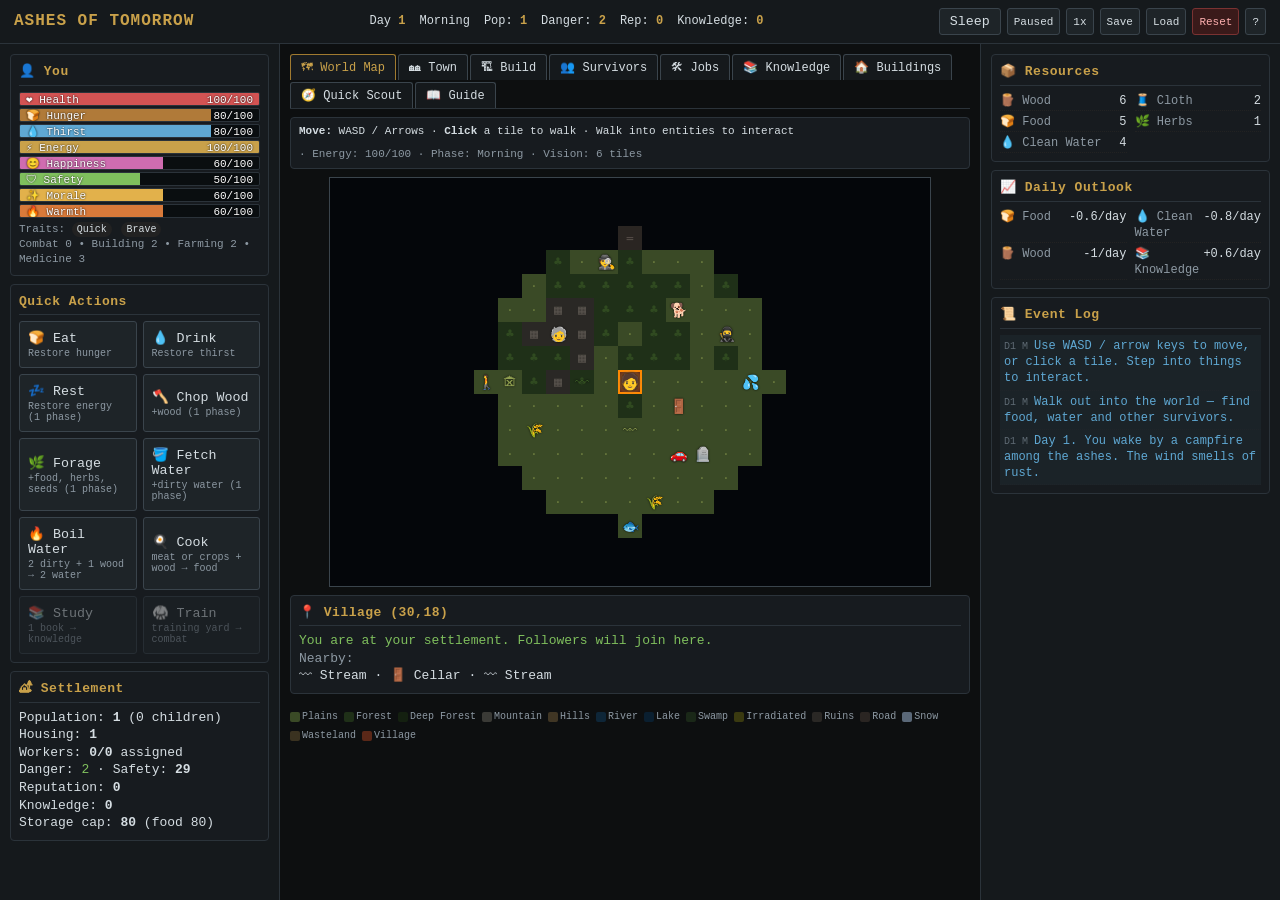
==== index.html @ 4dbf1181 "Initial commit" ====
<!doctype html>
<html lang="en">
<head>
<meta charset="utf-8" />
<meta name="viewport" content="width=device-width,initial-scale=1" />
<title>Ashes of Tomorrow — Post-Apocalyptic Survival</title>
<style>
  :root{
    --bg:#0d0f10; --bg2:#15191c; --bg3:#1e2428;
    --line:#2b333a; --line2:#3a444c;
    --text:#d5dde2; --muted:#8d99a3; --dim:#5e6a73;
    --accent:#c9a14a; --accent2:#a07a30;
    --good:#7fbf5d; --warn:#e2b14b; --bad:#d35353; --info:#5fa8d3;
    --night:#0a0d18;
    --card:#171b1f;
    --hp:#d35353; --hunger:#b07a39; --thirst:#5fa8d3; --energy:#c9a14a;
    --happy:#cf6cb0; --safety:#7fbf5d; --morale:#e2b14b; --warm:#d97a3a; --xp:#9b7bdc;
  }
  *{box-sizing:border-box}
  html,body{margin:0;padding:0;background:var(--bg);color:var(--text);font-family:Consolas,"Courier New",monospace;font-size:13px;line-height:1.35}
  body.night{background:var(--night)}
  a{color:var(--info)}
  button{font-family:inherit;background:var(--bg3);color:var(--text);border:1px solid var(--line2);padding:5px 10px;cursor:pointer;border-radius:3px}
  button:hover:not(:disabled){background:#252d33;border-color:var(--accent2)}
  button:disabled{opacity:.45;cursor:not-allowed}
  button.primary{background:#3a2e15;border-color:var(--accent2);color:var(--accent)}
  button.primary:hover:not(:disabled){background:#4a3a1c}
  button.danger{background:#3a1a1a;border-color:#7a3232;color:#ffb0b0}
  button.danger:hover:not(:disabled){background:#5a2424}
  button.small{padding:2px 6px;font-size:11px}
  select{background:var(--bg3);color:var(--text);border:1px solid var(--line2);padding:3px 6px;font-family:inherit;font-size:12px;border-radius:3px;margin-top:4px;width:100%}
  select:focus{outline:none;border-color:var(--accent)}
  option{background:var(--bg3);color:var(--text)}
  option:disabled{color:var(--dim)}
  .hidden{display:none!important}
  .row{display:flex;gap:8px;flex-wrap:wrap}
  .col{display:flex;flex-direction:column;gap:8px}
  .grow{flex:1}
  .muted{color:var(--muted)}
  .dim{color:var(--dim)}
  .good{color:var(--good)} .bad{color:var(--bad)} .warn{color:var(--warn)} .info{color:var(--info)}

  /* Layout */
  #app{display:grid;grid-template-rows:auto 1fr;height:100vh}
  header{display:flex;align-items:center;gap:12px;padding:8px 14px;background:var(--bg2);border-bottom:1px solid var(--line)}
  header h1{font-size:16px;margin:0;color:var(--accent);letter-spacing:1px}
  header .topstats{display:flex;gap:14px;flex-wrap:wrap;flex:1;justify-content:center;font-size:12px}
  header .topstats span b{color:var(--accent)}
  header .ctrls{display:flex;gap:6px}

  main{display:grid;grid-template-columns:280px 1fr 300px;overflow:hidden}
  .panel{background:var(--bg2);border-right:1px solid var(--line);overflow-y:auto;padding:10px}
  .panel.right{border-right:none;border-left:1px solid var(--line)}
  .center{overflow-y:auto;padding:10px;background:var(--bg)}

  /* Cards */
  .card{background:var(--card);border:1px solid var(--line);border-radius:4px;padding:8px;margin-bottom:8px}
  .card h3{margin:0 0 6px 0;font-size:13px;color:var(--accent);letter-spacing:.5px;border-bottom:1px solid var(--line);padding-bottom:4px}
  .card h4{margin:6px 0 4px 0;font-size:12px;color:var(--muted)}
  .grid2{display:grid;grid-template-columns:1fr 1fr;gap:6px}
  .grid3{display:grid;grid-template-columns:1fr 1fr 1fr;gap:6px}
  .grid4{display:grid;grid-template-columns:repeat(4,1fr);gap:6px}

  /* Bars */
  .bar{position:relative;background:#0a0e10;border:1px solid var(--line);height:14px;border-radius:2px;overflow:hidden;margin:2px 0}
  .bar > .fill{height:100%;transition:width .25s}
  .bar > .lbl{position:absolute;left:6px;top:0;font-size:11px;line-height:14px;color:#fff;text-shadow:0 0 2px #000;white-space:nowrap}
  .bar > .val{position:absolute;right:6px;top:0;font-size:11px;line-height:14px;color:#fff;text-shadow:0 0 2px #000}

  /* Tabs */
  .tabs{display:flex;gap:2px;border-bottom:1px solid var(--line);margin-bottom:8px;flex-wrap:wrap}
  .tabs button{border-bottom:none;border-radius:3px 3px 0 0;background:var(--bg2);font-size:12px}
  .tabs button.active{background:var(--card);color:var(--accent);border-color:var(--accent2)}

  /* Resources list */
  .reslist{display:grid;grid-template-columns:1fr 1fr;gap:2px 8px;font-size:12px}
  .reslist .ri{display:flex;justify-content:space-between;border-bottom:1px dotted #222;padding:1px 0}
  .reslist .ri .nm{color:var(--muted)}
  .reslist .ri .vl{color:var(--text)}
  .reslist .ri .vl.full{color:var(--warn)}

  /* Log */
  .log{font-size:12px;max-height:100%;overflow-y:auto}
  .log .e{padding:3px 4px;border-bottom:1px dotted #1f2429}
  .log .e .t{color:var(--dim);margin-right:6px;font-size:10px}
  .log .e.good{background:rgba(127,191,93,.05)}
  .log .e.bad{background:rgba(211,83,83,.07)}
  .log .e.warn{background:rgba(226,177,75,.06)}
  .log .e.info{background:rgba(95,168,211,.05)}

  /* Lists */
  .item{background:#11161a;border:1px solid var(--line);border-radius:3px;padding:6px;margin-bottom:6px}
  .item .name{font-weight:bold;color:var(--text)}
  .item .desc{font-size:11px;color:var(--muted);margin:2px 0}
  .item .cost{font-size:11px;color:var(--warn)}
  .item .effect{font-size:11px;color:var(--good)}
  .item .meta{font-size:11px;color:var(--info)}

  /* Survivor card */
  .surv{background:#11161a;border:1px solid var(--line);border-radius:3px;padding:6px;margin-bottom:6px}
  .surv .head{display:flex;justify-content:space-between;align-items:center}
  .surv .traits{font-size:11px;color:var(--info);margin-top:3px}
  .surv .bars{display:grid;grid-template-columns:1fr 1fr;gap:2px 6px;margin-top:4px}

  /* Knowledge */
  .kcat{margin-bottom:10px}
  .kcat h4{color:var(--accent);font-size:12px;margin:0 0 4px 0}
  .knode{display:inline-block;background:#11161a;border:1px solid var(--line);padding:4px 6px;margin:2px;border-radius:3px;cursor:pointer;font-size:11px}
  .knode.unlocked{border-color:var(--good);color:var(--good)}
  .knode.available{border-color:var(--accent);color:var(--accent)}
  .knode.locked{opacity:.5}

  /* Modal */
  .modal-bg{position:fixed;inset:0;background:rgba(0,0,0,.75);display:flex;align-items:center;justify-content:center;z-index:1000}
  .modal{background:var(--bg2);border:1px solid var(--accent2);border-radius:6px;padding:14px;max-width:520px;width:90%;max-height:80vh;overflow-y:auto}
  .modal h2{margin:0 0 8px 0;color:var(--accent);font-size:15px}
  .modal .actions{display:flex;gap:8px;justify-content:flex-end;margin-top:10px}
  /* Sage chat modal */
  .sage-modal{max-width:640px}
  .sage-history{background:#0c1115;border:1px solid var(--line);border-radius:3px;padding:8px;height:300px;overflow-y:auto;font-size:12px;display:flex;flex-direction:column;gap:6px}
  .sage-line{white-space:pre-wrap;word-wrap:break-word}
  .sage-line b{color:var(--accent)}
  .sage-user{color:var(--text)}
  .sage-user b{color:var(--info)}
  .sage-assistant{color:#cdd6db}
  .sage-status{margin:6px 0;font-size:11px;min-height:14px}
  .sage-status.deep{color:var(--accent);font-weight:bold;animation:pulseText .8s ease-in-out infinite alternate}
  .sage-modal.deep-thinking{box-shadow:0 0 0 2px rgba(201,161,74,.35),0 0 28px rgba(201,161,74,.28)}
  .sage-modal.deep-thinking h2::after{content:" — THINKING DEEPER";color:var(--accent);font-size:11px;letter-spacing:1px;animation:pulseText .8s ease-in-out infinite alternate}
  @keyframes pulseText{from{opacity:.55}to{opacity:1}}
  .sage-input{width:100%;background:#0c1115;color:var(--text);border:1px solid var(--line2);border-radius:3px;padding:6px;font-family:inherit;font-size:12px;resize:vertical}
  .sage-input:focus{outline:none;border-color:var(--accent)}

  /* Action group */
  .actgrp{display:grid;grid-template-columns:1fr 1fr;gap:6px}
  .actgrp button{text-align:left;padding:8px}
  .actgrp button .sub{display:block;font-size:10px;color:var(--muted);margin-top:2px}

  /* Misc */
  .danger-level{padding:2px 6px;border-radius:3px;font-size:11px;background:#2a1a1a;color:#ff9b9b;display:inline-block}
  .badge{display:inline-block;background:#222;color:var(--text);padding:1px 5px;border-radius:8px;font-size:10px;margin-right:3px}
  ::-webkit-scrollbar{width:8px;height:8px}
  ::-webkit-scrollbar-track{background:#0a0d10}
  ::-webkit-scrollbar-thumb{background:#333;border-radius:4px}
  ::-webkit-scrollbar-thumb:hover{background:#555}

  /* Map system */
  .map-wrap{display:flex;flex-direction:column;gap:8px}
  .map-controls{display:flex;gap:8px;align-items:center;flex-wrap:wrap;background:var(--card);padding:6px 8px;border:1px solid var(--line);border-radius:4px;font-size:11px}
  .map-controls .legend{color:var(--muted)}
  .followers-strip{display:flex;gap:4px;flex-wrap:wrap;align-items:center;font-size:11px;background:var(--card);padding:6px;border:1px solid var(--line);border-radius:4px}
  .followers-strip .ftag{background:#2d2418;color:var(--accent);padding:2px 6px;border-radius:8px;border:1px solid var(--accent2)}
  .map-grid{display:grid;background:#000;border:1px solid var(--line2);gap:0;user-select:none;width:max-content;margin:0 auto}
  .tile{width:24px;height:24px;display:flex;align-items:center;justify-content:center;font-size:13px;cursor:pointer;position:relative;font-family:Consolas,monospace;line-height:1;overflow:hidden}
  .tile.unseen{background:#04060a!important}
  .tile.fog{filter:brightness(0.45) saturate(0.4)}
  .tile.player-tile{box-shadow:inset 0 0 0 2px var(--accent)}
  .tile.village-tile{box-shadow:inset 0 0 0 2px #ff8800}
  .tile .biome{opacity:.55}
  .tile .feat{position:absolute;top:50%;left:50%;transform:translate(-50%,-50%);font-size:14px;text-shadow:0 0 2px #000}
  .tile .ent{position:absolute;top:50%;left:50%;transform:translate(-50%,-50%);font-size:14px;text-shadow:0 0 2px #000}
  .tile .pl{position:absolute;top:50%;left:50%;transform:translate(-50%,-50%);font-size:16px;text-shadow:0 0 3px #000,0 0 6px #ffaa44;z-index:2}
  .tile .fol{position:absolute;bottom:-2px;right:-2px;font-size:9px;background:#000;color:var(--accent);border-radius:2px;padding:0 2px;z-index:3}
  .tile.hostile-adj{box-shadow:inset 0 0 0 1px var(--bad)}
  .tile.friendly-adj{box-shadow:inset 0 0 0 1px var(--good)}
  .tile:hover{outline:1px solid var(--accent);z-index:1}
  .mini{display:grid;gap:0;background:#000;border:1px solid var(--line);padding:1px}
  .mt{width:3px;height:3px}
  .biome-key{display:flex;gap:6px;flex-wrap:wrap;font-size:10px;color:var(--muted)}
  .biome-key span{display:inline-flex;align-items:center;gap:2px}
  .biome-key i{display:inline-block;width:10px;height:10px;border-radius:2px}
  .dialog-options{display:flex;flex-direction:column;gap:6px;margin-top:8px}
  .dialog-options button{text-align:left;padding:6px 8px}

  /* Settlement strategy grid */
  .town-wrap{display:flex;flex-direction:column;gap:8px}
  .town-controls{background:var(--card);border:1px solid var(--line);border-radius:4px;padding:8px;font-size:12px}
  .town-grid{display:grid;grid-template-columns:repeat(14,42px);grid-template-rows:repeat(9,42px);gap:2px;background:#07090a;border:1px solid var(--line2);padding:4px;width:max-content;max-width:100%;overflow:auto}
  .town-tile{width:42px;height:42px;background:#11171b;border:1px solid #202a30;border-radius:3px;display:flex;align-items:center;justify-content:center;position:relative;cursor:pointer;font-size:21px}
  .town-tile.empty:hover{border-color:var(--accent);background:#182025}
  .town-tile.occupied{background:#1a1f18;border-color:#39442f}
  .town-tile.wall{background:#211c14;border-color:#6a4a20}
  .town-tile.center{box-shadow:inset 0 0 0 2px var(--accent)}
  .town-tile .count{position:absolute;right:2px;bottom:1px;background:#000;color:var(--accent);font-size:10px;border-radius:2px;padding:0 2px}
  .town-selected{color:var(--accent);font-weight:bold}

  @media(max-width:1100px){
    main{grid-template-columns:1fr;grid-template-rows:auto auto auto;overflow:auto;height:auto}
    .panel{max-height:50vh;border-right:none;border-bottom:1px solid var(--line)}
    .panel.right{border-left:none}
  }

  /* Claude hint bubble */
  #claude-hint{position:fixed;left:14px;bottom:14px;z-index:900;display:flex;align-items:flex-end;gap:8px;max-width:380px;animation:hintIn .35s ease-out}
  #claude-hint.hidden{display:none}
  #claude-hint .hint-avatar{width:42px;height:42px;border-radius:50%;background:linear-gradient(135deg,#3a2e15,#5a4a20);border:2px solid var(--accent2);display:flex;align-items:center;justify-content:center;font-size:24px;flex-shrink:0;box-shadow:0 0 12px rgba(201,161,74,.4);animation:think 2.2s ease-in-out infinite}
  #claude-hint .hint-bubble{position:relative;background:var(--bg2);border:1px solid var(--accent2);border-radius:10px;padding:10px 30px 10px 12px;font-size:12px;color:var(--text);box-shadow:0 4px 16px rgba(0,0,0,.6)}
  #claude-hint .hint-bubble::before{content:"";position:absolute;left:-8px;bottom:14px;width:0;height:0;border-style:solid;border-width:6px 8px 6px 0;border-color:transparent var(--accent2) transparent transparent}
  #claude-hint .hint-bubble .hint-label{color:var(--accent);font-weight:bold;font-size:10px;letter-spacing:1px;display:block;margin-bottom:3px;text-transform:uppercase}
  #claude-hint .hint-bubble .hint-text{line-height:1.45}
  #claude-hint .hint-bubble .hint-close{position:absolute;top:4px;right:6px;background:transparent;border:none;color:var(--muted);font-size:16px;cursor:pointer;padding:0;line-height:1;width:18px;height:18px}
  #claude-hint .hint-bubble .hint-close:hover{color:var(--bad);background:transparent;border:none}
  @keyframes hintIn{from{opacity:0;transform:translateY(8px)}to{opacity:1;transform:translateY(0)}}
  @keyframes think{0%,100%{transform:translateY(0)}50%{transform:translateY(-3px)}}

  /* Guide tab */
  .guide-section{margin-bottom:14px}
  .guide-section h3{color:var(--accent);font-size:14px;border-bottom:1px solid var(--line);padding-bottom:4px;margin:0 0 6px 0}
  .guide-section h4{color:var(--info);font-size:12px;margin:8px 0 3px 0}
  .guide-section p{margin:4px 0;font-size:12px;line-height:1.5}
  .guide-section ul{margin:4px 0;padding-left:18px;font-size:12px;line-height:1.55}
  .guide-section li{margin-bottom:2px}
  .guide-section kbd{background:var(--bg3);border:1px solid var(--line2);border-radius:3px;padding:1px 5px;font-family:inherit;font-size:11px;color:var(--accent)}
  .guide-toc{display:flex;flex-wrap:wrap;gap:4px;margin-bottom:10px}
  .guide-toc a{background:var(--bg3);border:1px solid var(--line);padding:3px 8px;border-radius:3px;font-size:11px;text-decoration:none;color:var(--muted)}
  .guide-toc a:hover{color:var(--accent);border-color:var(--accent2)}
</style>
</head>
<body>
<div id="app">
  <header>
    <h1>ASHES OF TOMORROW</h1>
    <div class="topstats">
      <span>Day <b id="hud-day">1</b></span>
      <span id="hud-phase">Morning</span>
      <span>Pop: <b id="hud-pop">1</b></span>
      <span>Danger: <b id="hud-danger">0</b></span>
      <span>Rep: <b id="hud-rep">0</b></span>
      <span>Knowledge: <b id="hud-know">0</b></span>
    </div>
    <div class="ctrls">
      <button id="btn-rest" title="Sleep until next morning">Sleep</button>
      <button id="btn-rt" class="small" title="Toggle real-time ticking">Paused</button>
      <button id="btn-speed" class="small" title="Change real-time speed">1x</button>
      <button id="btn-save" class="small">Save</button>
      <button id="btn-load" class="small">Load</button>
      <button id="btn-reset" class="small danger">Reset</button>
      <button id="btn-help" class="small">?</button>
    </div>
  </header>
  <main>
    <aside class="panel" id="left-panel">
      <!-- Character + settlement summary -->
    </aside>
    <section class="center" id="center-panel">
      <div class="tabs" id="tabs"></div>
      <div id="tab-content"></div>
    </section>
    <aside class="panel right" id="right-panel">
      <!-- Event log + resources -->
    </aside>
  </main>
</div>
<div id="modal-root"></div>

<script>
"use strict";

/* ============================================================
   ASHES OF TOMORROW
   A single-file post-apocalyptic survival prototype
   ============================================================ */

// ------------------------- DATA ------------------------------

const RESOURCES = {
  wood:        {name:"Wood",         icon:"🪵"},
  planks:      {name:"Planks",       icon:"🟫"},
  stone:       {name:"Stone",        icon:"🪨"},
  bricks:      {name:"Bricks",       icon:"🧱"},
  clay:        {name:"Clay",         icon:"🟤"},
  metal:       {name:"Metal Scraps", icon:"🔩"},
  iron:        {name:"Iron",         icon:"⛓"},
  steel:       {name:"Steel",        icon:"⚙"},
  nails:       {name:"Nails",        icon:"📌"},
  tools:       {name:"Tools",        icon:"🛠"},
  rope:        {name:"Rope",         icon:"🪢"},
  cloth:       {name:"Cloth",        icon:"🧵"},
  leather:     {name:"Leather",      icon:"🟫"},
  hides:       {name:"Hides",        icon:"🦌"},
  bones:       {name:"Bones",        icon:"🦴"},
  food:        {name:"Food",         icon:"🍞"},
  meat:        {name:"Meat",         icon:"🍖"},
  crops:       {name:"Crops",        icon:"🌾"},
  seeds:       {name:"Seeds",        icon:"🌱"},
  herbs:       {name:"Herbs",        icon:"🌿"},
  water:       {name:"Clean Water",  icon:"💧"},
  dirty_water: {name:"Dirty Water",  icon:"💧"},
  medicine:    {name:"Medicine",     icon:"💊"},
  alcohol:     {name:"Alcohol",      icon:"🍺"},
  charcoal:    {name:"Charcoal",     icon:"⬛"},
  fuel:        {name:"Fuel",         icon:"⛽"},
  oil:         {name:"Oil",          icon:"🛢"},
  parts:       {name:"Parts",        icon:"🔧"},
  components:  {name:"Components",   icon:"🔌"},
  batteries:   {name:"Batteries",    icon:"🔋"},
  glass:       {name:"Glass",        icon:"🪟"},
  weapons:     {name:"Weapons",      icon:"🗡"},
  ammo:        {name:"Ammunition",   icon:"📦"},
  books:       {name:"Books",        icon:"📖"},
};

const RES_KEYS = Object.keys(RESOURCES);

const NEED_DEFS = {
  health:    {label:"Health",    color:"var(--hp)"},
  hunger:    {label:"Hunger",    color:"var(--hunger)"},
  thirst:    {label:"Thirst",    color:"var(--thirst)"},
  energy:    {label:"Energy",    color:"var(--energy)"},
  happiness: {label:"Happiness", color:"var(--happy)"},
  safety:    {label:"Safety",    color:"var(--safety)"},
  morale:    {label:"Morale",    color:"var(--morale)"},
  warmth:    {label:"Warmth",    color:"var(--warm)"},
};

// Locations
const LOCATIONS = {
  forest:        {name:"Forest",            icon:"🌲", danger:1,  time:2, energy:8,  loot:{wood:[2,5], herbs:[0,2], seeds:[0,1], bones:[0,1]}, survChance:.04, foundEnemies:["wild_dogs","wolves","forest_beasts"]},
  road:          {name:"Abandoned Road",    icon:"🛣", danger:1,  time:2, energy:7,  loot:{metal:[1,3], cloth:[0,2], parts:[0,1], fuel:[0,1]}, survChance:.06, foundEnemies:["scavengers","thieves","desperate"]},
  ruined_house:  {name:"Ruined House",      icon:"🏚", danger:2,  time:2, energy:10, loot:{wood:[1,3], cloth:[1,3], food:[0,2], tools:[0,1], books:[0,1]}, survChance:.08, foundEnemies:["infected","scavengers","thieves"]},
  market:        {name:"Old Market",        icon:"🛒", danger:2,  time:3, energy:12, loot:{food:[1,4], cloth:[1,3], medicine:[0,1], alcohol:[0,1], glass:[0,2]}, survChance:.08, foundEnemies:["scavengers","raiders","desperate"]},
  police:        {name:"Police Station",    icon:"🚓", danger:3,  time:3, energy:14, loot:{weapons:[0,1], ammo:[0,3], metal:[1,3], books:[0,1]}, survChance:.06, foundEnemies:["infected","raiders","bandits"]},
  hospital:      {name:"Hospital Ruins",    icon:"🏥", danger:3,  time:3, energy:14, loot:{medicine:[1,3], herbs:[0,2], cloth:[1,3], books:[0,1]}, survChance:.08, foundEnemies:["infected","cultists","desperate"]},
  gas_station:   {name:"Gas Station",       icon:"⛽", danger:2,  time:3, energy:12, loot:{fuel:[1,3], oil:[0,2], parts:[0,2], metal:[1,2]}, survChance:.05, foundEnemies:["raiders","bandits","scavengers"]},
  factory:       {name:"Factory Ruins",     icon:"🏭", danger:3,  time:4, energy:16, loot:{metal:[2,5], parts:[1,3], components:[0,2], iron:[0,2], oil:[0,1]}, survChance:.06, foundEnemies:["mutated_animals","raiders","infected"]},
  farm:          {name:"Farm Ruins",        icon:"🚜", danger:1,  time:3, energy:12, loot:{food:[1,3], seeds:[1,3], crops:[0,2], hides:[0,1], tools:[0,1]}, survChance:.1,  foundEnemies:["wild_dogs","desperate","wolves"]},
  military:      {name:"Military Checkpoint",icon:"🪖",danger:4,  time:4, energy:18, loot:{weapons:[0,2], ammo:[1,4], steel:[0,2], components:[0,2], batteries:[0,1]}, survChance:.05, foundEnemies:["bandits","warlord_scouts","infected"]},
  raider_camp:   {name:"Raider Camp",       icon:"⚔", danger:5,  time:3, energy:18, loot:{weapons:[1,2], ammo:[1,3], food:[1,3], alcohol:[0,2], leather:[0,2]}, survChance:.03, foundEnemies:["raiders","bandits","warlord_scouts"]},
  school:        {name:"Old School",        icon:"🏫", danger:2,  time:3, energy:12, loot:{books:[1,3], cloth:[0,2], glass:[0,2], parts:[0,1]}, survChance:.1,  foundEnemies:["infected","desperate","thieves"]},
  riverbank:     {name:"Riverbank",         icon:"🏞", danger:1,  time:2, energy:8,  loot:{dirty_water:[3,6], clay:[1,3], herbs:[0,2], stone:[0,2]}, survChance:.04, foundEnemies:["wild_dogs","forest_beasts","mutated_animals"]},
  deep_forest:   {name:"Deep Forest",       icon:"🌳", danger:3,  time:4, energy:18, loot:{wood:[3,7], herbs:[1,3], hides:[0,2], meat:[0,2], bones:[0,2]}, survChance:.05, foundEnemies:["bears","wolves","forest_beasts","night_stalkers"]},
  shelter:       {name:"Underground Shelter",icon:"🚪",danger:4,  time:4, energy:18, loot:{food:[1,3], water:[1,3], medicine:[0,2], weapons:[0,1], books:[0,2], batteries:[0,2]}, survChance:.1, foundEnemies:["cultists","infected","rogue_hunters"]},
};

// Enemies
const ENEMIES = {
  wild_dogs:      {name:"Wild Dogs",        hp:12, dmg:[3,6],  danger:1, loot:{hides:[0,1], bones:[1,2], meat:[0,1]}},
  wolves:         {name:"Wolves",           hp:18, dmg:[5,9],  danger:2, loot:{hides:[1,2], bones:[1,2], meat:[1,2]}},
  bears:          {name:"Bear",             hp:36, dmg:[10,16],danger:4, loot:{hides:[2,3], bones:[2,4], meat:[2,4], leather:[0,1]}},
  infected:       {name:"Infected Wanderer",hp:14, dmg:[4,7],  danger:2, loot:{cloth:[0,1], bones:[0,1]}},
  scavengers:     {name:"Scavenger",        hp:16, dmg:[4,8],  danger:2, loot:{metal:[0,2], cloth:[0,2], food:[0,1]}},
  raiders:        {name:"Raider",           hp:22, dmg:[6,10], danger:3, loot:{weapons:[0,1], ammo:[0,2], leather:[0,1]}},
  bandits:        {name:"Bandits",          hp:28, dmg:[7,12], danger:3, loot:{weapons:[0,1], ammo:[0,2], food:[0,2], alcohol:[0,1]}},
  mutated_animals:{name:"Mutated Beast",    hp:30, dmg:[8,14], danger:4, loot:{hides:[1,2], meat:[1,3], bones:[1,3]}},
  desperate:      {name:"Desperate Survivor",hp:14,dmg:[3,6],  danger:1, loot:{cloth:[0,1], food:[0,1]}},
  cultists:       {name:"Cultist",          hp:20, dmg:[6,10], danger:3, loot:{books:[0,1], herbs:[0,2], cloth:[0,1]}},
  rogue_hunters:  {name:"Rogue Hunter",     hp:24, dmg:[7,11], danger:3, loot:{weapons:[0,1], meat:[0,2], hides:[0,2]}},
  forest_beasts:  {name:"Forest Beast",     hp:22, dmg:[6,10], danger:3, loot:{hides:[1,2], meat:[1,2], bones:[1,2]}},
  night_stalkers: {name:"Night Stalker",    hp:30, dmg:[9,14], danger:4, loot:{hides:[1,2], bones:[1,3], herbs:[0,1]}},
  thieves:        {name:"Thieves",          hp:14, dmg:[3,6],  danger:1, loot:{cloth:[0,2], tools:[0,1], food:[0,1]}},
  warlord_scouts: {name:"Warlord Scout",    hp:30, dmg:[10,15],danger:5, loot:{weapons:[0,2], ammo:[1,3], steel:[0,1]}},
};

// Knowledge tree
// Each node: {id, name, cat, cost, req:[ids], desc, unlock:{buildings:[], jobs:[]}}
const KNOWLEDGE = [
  // Survival
  {id:"survival_basics", name:"Survival Basics",  cat:"Survival",   cost:5,  req:[], desc:"Learn essential survival skills.", unlock:{buildings:["tent","rain_barrel"]}},
  {id:"firecraft",       name:"Firecraft",        cat:"Survival",   cost:8,  req:["survival_basics"], desc:"Better use of fuel and warmth.", unlock:{buildings:["charcoal_kiln"]}},
  {id:"foraging",        name:"Foraging",         cat:"Survival",   cost:8,  req:["survival_basics"], desc:"Find more herbs and seeds.", unlock:{}},
  // Building
  {id:"basic_building",  name:"Basic Building",   cat:"Building",   cost:6,  req:[], desc:"Construct simple wooden buildings.", unlock:{buildings:["shelter","wooden_hut","storage_shed"]}},
  {id:"masonry",         name:"Masonry",          cat:"Building",   cost:12, req:["basic_building"], desc:"Work with stone and clay.", unlock:{buildings:["stone_hut","family_cabin","well"]}},
  {id:"large_structures",name:"Large Structures", cat:"Building",   cost:18, req:["masonry"], desc:"Build major town buildings.", unlock:{buildings:["warehouse","town_hall","community_hall","barracks"]}},
  // Farming
  {id:"farming",         name:"Farming",          cat:"Farming",    cost:10, req:["survival_basics"], desc:"Grow crops from seeds.", unlock:{buildings:["garden","crop_field"]}},
  {id:"animal_husbandry",name:"Animal Husbandry", cat:"Farming",    cost:14, req:["farming"], desc:"Raise animals for food.", unlock:{buildings:["chicken_coop","goat_pen","animal_stable"]}},
  {id:"greenhouses",     name:"Greenhouses",      cat:"Farming",    cost:18, req:["farming"], desc:"Year-round food production.", unlock:{buildings:["greenhouse"]}},
  // Medicine
  {id:"herbalism",       name:"Herbalism",        cat:"Medicine",   cost:8,  req:[], desc:"Brew herbal remedies.", unlock:{buildings:["herbalist"]}},
  {id:"medicine",        name:"Medicine",         cat:"Medicine",   cost:14, req:["herbalism"], desc:"Treat disease and wounds.", unlock:{buildings:["clinic","medicine_workshop"]}},
  // Combat
  {id:"defense",         name:"Defense",          cat:"Combat",     cost:8,  req:[], desc:"Defend your settlement.", unlock:{buildings:["guard_post","trap_line"]}},
  {id:"fortifications",  name:"Fortifications",   cat:"Combat",     cost:14, req:["defense"], desc:"Walls, gates, towers.", unlock:{buildings:["palisade","gate","watchtower"]}},
  {id:"warfare",         name:"Warfare",          cat:"Combat",     cost:20, req:["fortifications"], desc:"Train fighters and stockpile arms.", unlock:{buildings:["armory","training_yard"]}},
  // Crafting
  {id:"crafting",        name:"Crafting",         cat:"Crafting",   cost:6,  req:[], desc:"Basic crafted goods.", unlock:{buildings:["workshop","carpenter"]}},
  {id:"toolmaking",      name:"Toolmaking",       cat:"Crafting",   cost:10, req:["crafting"], desc:"Craft and repair tools.", unlock:{buildings:["toolsmith","sawmill"]}},
  {id:"textiles",        name:"Textiles",         cat:"Crafting",   cost:10, req:["crafting"], desc:"Make cloth and leather goods.", unlock:{buildings:["tailor","leatherworker"]}},
  // Engineering
  {id:"metalworking",    name:"Metalworking",     cat:"Engineering",cost:14, req:["crafting"], desc:"Forge iron and steel.", unlock:{buildings:["forge","recycler","scrapyard"]}},
  {id:"mechanics",       name:"Mechanics",        cat:"Engineering",cost:18, req:["metalworking"], desc:"Repair complex machines.", unlock:{buildings:["mechanics_shed","repair_station","fuel_depot"]}},
  {id:"purification",    name:"Water Purification",cat:"Engineering",cost:12,req:["basic_building"], desc:"Clean dirty water reliably.", unlock:{buildings:["water_collector","purifier"]}},
  // Trade
  {id:"trade_basics",    name:"Trade",            cat:"Trade",      cost:10, req:["basic_building"], desc:"Trade with passing strangers.", unlock:{buildings:["market_stall","trading_post"]}},
  {id:"diplomacy",       name:"Diplomacy",        cat:"Trade",      cost:14, req:["trade_basics"], desc:"Better reputation gains.", unlock:{buildings:["signal_tower","scout_camp"]}},
  // Community
  {id:"community",       name:"Community",        cat:"Community",  cost:10, req:[], desc:"Boost morale of all survivors.", unlock:{buildings:["inn","tavern","shrine","bathhouse"]}},
  {id:"brewing",         name:"Brewing",          cat:"Community",  cost:12, req:["community","farming"], desc:"Brew alcohol from crops.", unlock:{buildings:["brewery","kitchen","smokehouse","hunting_lodge"]}},
  {id:"justice",         name:"Justice",          cat:"Community",  cost:14, req:["community"], desc:"Detain troublemakers.", unlock:{buildings:["prison_cage","food_cellar"]}},
  // Education
  {id:"literacy",        name:"Literacy",         cat:"Education",  cost:8,  req:[], desc:"Read and learn from books.", unlock:{buildings:["school"]}},
  {id:"scholarship",     name:"Scholarship",      cat:"Education",  cost:16, req:["literacy"], desc:"Generate knowledge faster.", unlock:{buildings:["library"]}},
];

// Buildings
// {id,name,icon,desc,cost,workers,unlock,effects,cat}
const BUILDINGS = {
  // Starting
  campfire:    {name:"Campfire",        icon:"🔥", cat:"Survival", desc:"Provides warmth and lets you cook food.", cost:{wood:0}, workers:0, max:1, effects:{warmth:1, cook:true}},
  tent:        {name:"Tent",            icon:"⛺", cat:"Shelter",  desc:"Basic shelter for one. +rest quality.", cost:{cloth:4, wood:4}, workers:0, max:4, effects:{housing:1}},
  shelter:     {name:"Shelter",         icon:"🛖", cat:"Shelter",  desc:"Small shelter. Houses 2.", cost:{wood:10, cloth:4}, workers:0, max:6, effects:{housing:2}},
  wooden_hut:  {name:"Wooden Hut",      icon:"🏠", cat:"Shelter",  desc:"Solid wooden home. Houses 3.", cost:{wood:25, nails:4, cloth:4}, workers:0, max:8, effects:{housing:3}},
  stone_hut:   {name:"Stone Hut",       icon:"🏡", cat:"Shelter",  desc:"Durable stone home. Houses 4.", cost:{stone:25, wood:10, nails:6}, workers:0, max:8, effects:{housing:4, safety:1}},
  family_cabin:{name:"Family Cabin",    icon:"🏘", cat:"Shelter",  desc:"Spacious home. Houses 6.", cost:{wood:30, stone:20, planks:10, nails:8}, workers:0, max:6, effects:{housing:6, happiness:1}},

  // Storage
  storage_shed:{name:"Storage Shed",    icon:"📦", cat:"Storage",  desc:"+100 max for all resources.", cost:{wood:15, nails:4}, workers:0, max:8, effects:{storage:100}},
  warehouse:   {name:"Warehouse",       icon:"🏬", cat:"Storage",  desc:"+400 max for all resources.", cost:{wood:50, stone:30, nails:20, planks:20}, workers:1, max:4, effects:{storage:400}},
  food_cellar: {name:"Food Cellar",     icon:"🥖", cat:"Storage",  desc:"+200 food/crops/meat storage. Slows spoilage.", cost:{stone:20, wood:10, clay:10}, workers:0, max:4, effects:{food_storage:200}},

  // Water
  rain_barrel: {name:"Rain Barrel",     icon:"🛢", cat:"Water",    desc:"Slowly collects dirty water.", cost:{wood:8, nails:2}, workers:0, max:8, effects:{produce:{dirty_water:0.5}}},
  water_collector:{name:"Water Collector",icon:"💦",cat:"Water",   desc:"Collects more dirty water.", cost:{wood:12, metal:6, nails:4}, workers:1, max:4, effects:{produce_per_worker:{dirty_water:3}}},
  well:        {name:"Well",            icon:"🕳", cat:"Water",    desc:"Reliable source of clean water.", cost:{stone:25, wood:10, rope:4}, workers:1, max:3, effects:{produce_per_worker:{water:3}}},
  purifier:    {name:"Purifier Station",icon:"🧪", cat:"Water",    desc:"Converts 2 dirty water → 1 clean water/day per worker.", cost:{metal:15, glass:5, parts:5}, workers:1, max:3, effects:{convert:{from:{dirty_water:2}, to:{water:1}, perWorker:3}}},

  // Food production
  garden:      {name:"Garden Plot",     icon:"🌱", cat:"Food",     desc:"Small garden. Needs seeds.", cost:{wood:6, seeds:2}, workers:1, max:8, effects:{produce_per_worker:{crops:1}, consume:{seeds:0.2}}},
  crop_field:  {name:"Crop Field",      icon:"🌾", cat:"Food",     desc:"Larger field. Needs water.", cost:{wood:12, seeds:5}, workers:1, max:8, effects:{produce_per_worker:{crops:3}, consume:{seeds:0.5, water:1}}},
  greenhouse:  {name:"Greenhouse",      icon:"🏡", cat:"Food",     desc:"Year-round crops.", cost:{wood:20, glass:15, nails:8}, workers:1, max:4, effects:{produce_per_worker:{crops:5}, consume:{seeds:0.5, water:2}}},
  chicken_coop:{name:"Chicken Coop",    icon:"🐔", cat:"Food",     desc:"Produces food daily.", cost:{wood:12, cloth:4}, workers:1, max:4, effects:{produce_per_worker:{food:3}}},
  goat_pen:    {name:"Goat Pen",        icon:"🐐", cat:"Food",     desc:"Produces food and hides.", cost:{wood:15, rope:3}, workers:1, max:4, effects:{produce_per_worker:{food:2, hides:0.5}}},
  hunting_lodge:{name:"Hunting Lodge",  icon:"🏹", cat:"Food",     desc:"Hunters bring meat and hides.", cost:{wood:18, weapons:1}, workers:2, max:3, effects:{produce_per_worker:{meat:2, hides:1, bones:1}}},
  smokehouse:  {name:"Smokehouse",      icon:"🥩", cat:"Food",     desc:"Turns meat into food.", cost:{stone:10, wood:10, charcoal:5}, workers:1, max:3, effects:{convert:{from:{meat:2}, to:{food:3}, perWorker:3}}},
  kitchen:     {name:"Kitchen",         icon:"🍳", cat:"Food",     desc:"Turns crops into food.", cost:{wood:12, stone:6, tools:1}, workers:1, max:3, effects:{convert:{from:{crops:2}, to:{food:3}, perWorker:4}}},

  // Health / community
  clinic:      {name:"Clinic",          icon:"⚕", cat:"Medicine", desc:"Heals injured survivors. Slows disease.", cost:{wood:15, cloth:10, glass:4, medicine:2}, workers:1, max:2, effects:{heal_per_worker:8, disease_resist:0.3}},
  herbalist:   {name:"Herbalist Hut",   icon:"🌿", cat:"Medicine", desc:"Brews simple remedies.", cost:{wood:10, herbs:5}, workers:1, max:3, effects:{convert:{from:{herbs:2}, to:{medicine:1}, perWorker:2}}},
  medicine_workshop:{name:"Medicine Workshop",icon:"💊",cat:"Medicine",desc:"Mass medicine production.", cost:{stone:15, wood:10, glass:8, tools:2}, workers:2, max:2, effects:{convert:{from:{herbs:3, water:1}, to:{medicine:2}, perWorker:3}}},
  inn:         {name:"Inn",             icon:"🛏", cat:"Community",desc:"Boosts happiness of all.", cost:{wood:25, cloth:10, nails:4}, workers:1, max:2, effects:{happiness_all:0.5, attract_chance:0.05}},
  tavern:      {name:"Tavern",          icon:"🍺", cat:"Community",desc:"Big happiness boost. Uses alcohol.", cost:{wood:20, stone:10, nails:5}, workers:1, max:2, effects:{happiness_all:1, consume:{alcohol:1}}},
  brewery:     {name:"Brewery",         icon:"🍻", cat:"Community",desc:"Turns crops into alcohol.", cost:{wood:15, glass:5, tools:2}, workers:1, max:2, effects:{convert:{from:{crops:2, water:1}, to:{alcohol:1}, perWorker:2}}},
  shrine:      {name:"Shrine",          icon:"⛩", cat:"Community",desc:"Comforts the bereaved.", cost:{stone:15, wood:10}, workers:0, max:2, effects:{morale_all:0.3}},
  bathhouse:   {name:"Bathhouse",       icon:"🛁", cat:"Community",desc:"+happiness, slight disease resist.", cost:{stone:20, wood:10, clay:10, water:5}, workers:1, max:2, effects:{happiness_all:0.5, disease_resist:0.1, consume:{water:2}}},
  community_hall:{name:"Community Hall",icon:"🏛", cat:"Community",desc:"+morale and reputation.", cost:{wood:30, stone:20, planks:10, nails:8}, workers:0, max:1, effects:{morale_all:1, reputation:0.2}},

  // Education
  school:      {name:"School",          icon:"📚", cat:"Education",desc:"Children grow faster, learn skills.", cost:{wood:15, books:3, cloth:5}, workers:1, max:1, effects:{child_growth:2, knowledge:0.5}},
  library:     {name:"Library",         icon:"📖", cat:"Education",desc:"Generates knowledge from books.", cost:{wood:20, books:10, glass:5}, workers:1, max:1, effects:{knowledge_per_worker:1, knowledge:1}},

  // Crafting
  workshop:    {name:"Workshop",        icon:"🛠", cat:"Crafting", desc:"General crafting station.", cost:{wood:15, stone:5, tools:1}, workers:1, max:3, effects:{produce_per_worker:{tools:0.3, nails:1}}},
  carpenter:   {name:"Carpenter Hut",   icon:"🪚", cat:"Crafting", desc:"Cuts planks from wood.", cost:{wood:12, tools:1}, workers:1, max:3, effects:{convert:{from:{wood:2}, to:{planks:1}, perWorker:5}}},
  sawmill:     {name:"Sawmill",         icon:"🪵", cat:"Crafting", desc:"Mass planks production.", cost:{wood:25, metal:5, tools:2}, workers:2, max:2, effects:{convert:{from:{wood:2}, to:{planks:2}, perWorker:6}}},
  toolsmith:   {name:"Toolsmith",       icon:"🔨", cat:"Crafting", desc:"Produces tools.", cost:{wood:10, metal:10, stone:5}, workers:1, max:2, effects:{produce_per_worker:{tools:1, nails:2}, consume:{metal:1}}},
  forge:       {name:"Forge",           icon:"⚒", cat:"Engineering",desc:"Iron and steel from metal.", cost:{stone:20, metal:15, charcoal:5}, workers:1, max:2, effects:{convert:{from:{metal:3, charcoal:1}, to:{iron:1}, perWorker:3}}},
  recycler:    {name:"Metal Recycler",  icon:"♻", cat:"Engineering",desc:"Salvages metal from scrap.", cost:{metal:15, parts:5}, workers:1, max:2, effects:{produce_per_worker:{metal:3}}},
  scrapyard:   {name:"Scrapyard",       icon:"🚗", cat:"Engineering",desc:"Slowly produces parts.", cost:{metal:20, wood:5}, workers:1, max:2, effects:{produce_per_worker:{parts:1, metal:1}}},
  charcoal_kiln:{name:"Charcoal Kiln",  icon:"🪵", cat:"Crafting", desc:"Turns wood into charcoal.", cost:{stone:10, clay:5}, workers:1, max:3, effects:{convert:{from:{wood:3}, to:{charcoal:1}, perWorker:4}}},
  tailor:      {name:"Tailor Hut",      icon:"🧵", cat:"Crafting", desc:"Produces cloth from hides.", cost:{wood:10, cloth:5}, workers:1, max:2, effects:{convert:{from:{hides:1}, to:{cloth:2}, perWorker:3}}},
  leatherworker:{name:"Leatherworker",  icon:"🟫", cat:"Crafting", desc:"Tans hides into leather.", cost:{wood:10, stone:5, tools:1}, workers:1, max:2, effects:{convert:{from:{hides:2}, to:{leather:1}, perWorker:3}}},

  // Defense
  guard_post:  {name:"Guard Post",      icon:"🪧", cat:"Defense",  desc:"+safety. Houses guards.", cost:{wood:15, weapons:1}, workers:1, max:4, effects:{safety_per_worker:2}},
  watchtower:  {name:"Watchtower",      icon:"🗼", cat:"Defense",  desc:"+safety and early warning.", cost:{wood:25, stone:10, nails:4}, workers:1, max:3, effects:{safety_per_worker:4, warning:1}},
  palisade:    {name:"Palisade Wall",   icon:"🟫", cat:"Defense",  desc:"Each wall reduces raid damage.", cost:{wood:20, nails:4}, workers:0, max:8, effects:{wall:5}},
  gate:        {name:"Gate",            icon:"🚪", cat:"Defense",  desc:"Reinforced gate.", cost:{wood:15, metal:10, nails:4}, workers:0, max:2, effects:{wall:10}},
  trap_line:   {name:"Trap Line",       icon:"🪤", cat:"Defense",  desc:"Slows attackers.", cost:{wood:10, metal:5, rope:2}, workers:0, max:6, effects:{wall:3}},
  barracks:    {name:"Barracks",        icon:"🪖", cat:"Defense",  desc:"Houses soldiers. +housing.", cost:{wood:30, stone:15, nails:8}, workers:2, max:2, effects:{housing:4, safety_per_worker:3}},
  training_yard:{name:"Training Yard",  icon:"🥋", cat:"Defense",  desc:"Improves combat skill.", cost:{wood:15, stone:10, weapons:1}, workers:1, max:2, effects:{combat_train:1}},
  armory:      {name:"Armory",          icon:"🗡", cat:"Defense",  desc:"Produces weapons & ammo.", cost:{stone:20, iron:8, wood:10}, workers:1, max:2, effects:{convert:{from:{metal:3, wood:1}, to:{weapons:1}, perWorker:2}, produce_per_worker:{ammo:1}}},

  // Trade / signal
  market_stall:{name:"Market Stall",    icon:"🏪", cat:"Trade",    desc:"Attracts traders.", cost:{wood:10, cloth:3}, workers:1, max:3, effects:{trade_chance:0.05, reputation:0.05}},
  trading_post:{name:"Trading Post",    icon:"🛒", cat:"Trade",    desc:"Better trade deals.", cost:{wood:20, stone:10, cloth:5}, workers:1, max:1, effects:{trade_chance:0.1, reputation:0.1}},
  signal_tower:{name:"Signal Tower",    icon:"📡", cat:"Trade",    desc:"Attracts traders & survivors.", cost:{wood:25, metal:10, parts:3}, workers:1, max:1, effects:{trade_chance:0.05, attract_chance:0.05}},
  scout_camp:  {name:"Scout Camp",      icon:"🏕", cat:"Trade",    desc:"Early warning of raids.", cost:{wood:15, cloth:5, weapons:1}, workers:1, max:2, effects:{warning:1, safety_per_worker:1}},

  // Misc
  town_hall:   {name:"Town Hall",       icon:"🏛", cat:"Community",desc:"Reduces danger somewhat. +morale.", cost:{wood:40, stone:30, planks:15, nails:10}, workers:0, max:1, effects:{morale_all:1, danger_reduce:5}},
  prison_cage: {name:"Prison Cage",     icon:"🔒", cat:"Defense",  desc:"Detains troublemakers.", cost:{metal:15, wood:10, nails:5}, workers:1, max:2, effects:{order:2}},
  repair_station:{name:"Repair Station",icon:"🔧", cat:"Engineering",desc:"Maintains buildings.", cost:{metal:15, tools:3, parts:5}, workers:1, max:2, effects:{repair:2}},
  mechanics_shed:{name:"Mechanics Shed",icon:"⚙", cat:"Engineering",desc:"Components from parts.", cost:{metal:20, parts:10, tools:3}, workers:1, max:2, effects:{convert:{from:{parts:2}, to:{components:1}, perWorker:2}, produce_per_worker:{parts:1}}},
  fuel_depot:  {name:"Fuel Depot",      icon:"⛽", cat:"Engineering",desc:"+fuel/oil storage.", cost:{metal:20, stone:10}, workers:0, max:2, effects:{storage:50, fuel_safe:1}},
  animal_stable:{name:"Animal Stable",  icon:"🐎", cat:"Food",     desc:"Houses larger animals.", cost:{wood:25, stone:5, rope:5}, workers:1, max:2, effects:{produce_per_worker:{food:1, hides:0.5, leather:0.5}}},
};

// ===== WORLD MAP DATA =====

const MAP_W = 60, MAP_H = 36;
const VIEW_W = 25, VIEW_H = 17;
const VISION_DAY = 6;
const VISION_NIGHT = 3;
const STEP_PER_PHASE = 14; // accumulated movement cost per phase tick
const TOWN_W = 14, TOWN_H = 9;
const REALTIME_MS = [0, 12000, 6000, 2500];

const BIOMES = {
  plains:      {name:"Plains",       icon:"·", bg:"#3a4a26", fg:"#90a050", cost:1},
  forest:      {name:"Forest",       icon:"♣", bg:"#1f3018", fg:"#3e6028", cost:2},
  deep_forest: {name:"Deep Forest",  icon:"♠", bg:"#142010", fg:"#244018", cost:3, dark:true},
  mountain:    {name:"Mountain",     icon:"▲", bg:"#3a3a36", fg:"#7a7570", cost:3},
  hills:       {name:"Hills",        icon:"⌒", bg:"#403624", fg:"#7a6a40", cost:2},
  river:       {name:"River",        icon:"~", bg:"#0e2638", fg:"#5a90b0", cost:99, blocks:true, water:true},
  lake:        {name:"Lake",         icon:"≈", bg:"#0a1f30", fg:"#4a7090", cost:99, blocks:true, water:true},
  swamp:       {name:"Swamp",        icon:"≡", bg:"#1a2818", fg:"#5a6530", cost:3, hazard:0.06},
  radio:       {name:"Irradiated",   icon:"☢", bg:"#3a3a10", fg:"#c0c020", cost:2, hazard:0.18, radiation:true},
  ruins:       {name:"Ruins",        icon:"▦", bg:"#2a2825", fg:"#807870", cost:2},
  road:        {name:"Road",         icon:"=", bg:"#2a2522", fg:"#7a6f68", cost:1},
  snow:        {name:"Snow",         icon:"❄", bg:"#5a6878", fg:"#d0e0f0", cost:2, cold:true},
  desert:      {name:"Wasteland",    icon:"·", bg:"#3a3220", fg:"#a08858", cost:2, dry:true},
  village:     {name:"Village",      icon:"🔥", bg:"#5a2818", fg:"#ffaa44", cost:1, safe:true},
};

// Map features (consumable resource nodes, ruins, hazards, oddities)
// Each: {icon, name, desc, biomes[], loot?, charges, hidden?, damage?, energyLoss?, curse?, event?, heal?, warmth?, enemyChance?, rare?, sting?, chargeRisk?}
const MAP_FEATURES = {
  // -- Food --
  berry_bush:     {icon:"🫐", name:"Berry Bush",      desc:"Wild berries to forage.",     biomes:["plains","forest","hills"],            loot:{food:[1,3]},                          charges:2},
  mushroom_patch: {icon:"🍄", name:"Mushroom Patch",  desc:"Edible mushrooms.",           biomes:["forest","deep_forest","swamp"],       loot:{food:[1,2],herbs:[0,1]},              charges:2},
  wild_herbs:     {icon:"🌿", name:"Wild Herbs",      desc:"Medicinal plants.",           biomes:["plains","forest","swamp","hills"],    loot:{herbs:[1,2]},                         charges:2},
  apple_tree:     {icon:"🍎", name:"Apple Tree",      desc:"Wild fruit.",                 biomes:["plains","forest"],                    loot:{food:[2,4]},                          charges:2},
  edible_roots:   {icon:"🥕", name:"Edible Roots",    desc:"Dig for roots.",              biomes:["plains","forest","hills"],            loot:{food:[1,2],seeds:[0,1]},              charges:2},
  wild_wheat:     {icon:"🌾", name:"Wild Wheat",      desc:"Grain ready to harvest.",     biomes:["plains"],                             loot:{crops:[1,3],seeds:[1,2]},             charges:1},
  bird_nest:      {icon:"🥚", name:"Bird Nest",       desc:"Eggs in a nest.",             biomes:["forest","hills","mountain"],          loot:{food:[1,2],cloth:[0,1]},              charges:1},
  beehive:        {icon:"🐝", name:"Beehive",         desc:"Honey, but stings.",          biomes:["forest","hills"],                     loot:{food:[2,4],alcohol:[0,1]},            charges:1, sting:true},
  animal_carcass: {icon:"🦌", name:"Animal Carcass",  desc:"A recent kill.",              biomes:["plains","forest","hills","mountain"], loot:{meat:[1,3],hides:[0,2],bones:[1,2]},  charges:1},
  seed_pod:       {icon:"🌰", name:"Seed Pods",       desc:"Wild plant seeds.",           biomes:["plains","forest"],                    loot:{seeds:[2,4]},                         charges:1},
  fish_pool:      {icon:"🐟", name:"Fishing Hole",    desc:"Fish flash beneath.",         biomes:["plains","forest","hills"],            loot:{meat:[1,2],dirty_water:[0,1]},        charges:3},

  // -- Wood / stone / metal --
  dead_tree:      {icon:"🪾", name:"Dead Tree",       desc:"Dry and easy to chop.",       biomes:["plains","forest","desert","radio"],   loot:{wood:[2,4]},                          charges:1},
  fallen_log:     {icon:"🪵", name:"Fallen Log",      desc:"Plenty of wood.",             biomes:["forest","deep_forest","hills"],       loot:{wood:[4,8]},                          charges:1},
  pine_grove:     {icon:"🌲", name:"Pine Grove",      desc:"Tall pines.",                 biomes:["forest","deep_forest","mountain"],    loot:{wood:[3,6],herbs:[0,1]},              charges:3},
  ancient_oak:    {icon:"🌳", name:"Ancient Oak",     desc:"A giant of the woods.",       biomes:["deep_forest"],                        loot:{wood:[8,12],planks:[0,2]},            charges:1},
  stone_outcrop:  {icon:"🪨", name:"Stone Outcrop",   desc:"Loose stones.",               biomes:["hills","mountain","desert"],          loot:{stone:[2,5]},                         charges:2},
  boulder_pile:   {icon:"🗿", name:"Boulder Pile",    desc:"Heavy stones.",               biomes:["mountain","hills"],                   loot:{stone:[3,6]},                         charges:2},
  clay_deposit:   {icon:"🟤", name:"Clay Deposit",    desc:"Wet clay.",                   biomes:["swamp","plains"],                     loot:{clay:[2,5]},                          charges:2},
  iron_vein:      {icon:"⛓", name:"Iron Vein",       desc:"Iron ore in the rock.",       biomes:["mountain","hills"],                   loot:{iron:[1,3],stone:[1,2]},              charges:2},
  coal_seam:      {icon:"⬛", name:"Coal Seam",       desc:"Black coal for fuel.",        biomes:["mountain","hills"],                   loot:{charcoal:[2,5]},                      charges:2},
  old_bones:      {icon:"🦴", name:"Old Bones",       desc:"Sun-bleached remains.",       biomes:["plains","desert","radio"],            loot:{bones:[1,3]},                         charges:1},
  scrap_pile:     {icon:"🔩", name:"Scrap Pile",      desc:"Twisted metal junk.",         biomes:["ruins","desert","road"],              loot:{metal:[2,4],nails:[0,2]},             charges:2},
  glass_shards:   {icon:"🪟", name:"Glass Shards",    desc:"Shards of old windows.",      biomes:["ruins"],                              loot:{glass:[1,3]},                         charges:1},

  // -- Water --
  spring:         {icon:"💧", name:"Spring",          desc:"Clean spring water.",         biomes:["mountain","hills","forest"],          loot:{water:[1,2]},                         charges:99},
  old_well:       {icon:"🕳", name:"Old Well",        desc:"A dusty well.",               biomes:["plains","ruins"],                     loot:{water:[1,2]},                         charges:99},
  pond:           {icon:"🟦", name:"Pond",            desc:"Murky pond water.",           biomes:["plains","forest","swamp"],            loot:{dirty_water:[2,4]},                   charges:99},
  stream:         {icon:"〰", name:"Stream",          desc:"Running water.",              biomes:["plains","forest","hills"],            loot:{dirty_water:[2,4]},                   charges:99},
  rain_pool:      {icon:"💦", name:"Rain Pool",       desc:"Collected rainwater.",        biomes:["plains","ruins"],                     loot:{dirty_water:[1,3]},                   charges:1},
  hot_spring:     {icon:"♨", name:"Hot Spring",      desc:"Warming, soothing waters.",   biomes:["mountain","hills"],                   loot:{water:[1,2]},                         charges:99, heal:6, warmth:25},

  // -- Ruins / scavenge sites --
  ruined_house:   {icon:"🏚", name:"Ruined House",    desc:"What's left of a home.",      biomes:["plains","ruins"],                     loot:{wood:[1,3],cloth:[1,3],food:[0,2],tools:[0,1],books:[0,1]},                charges:2},
  burned_cabin:   {icon:"🔥", name:"Burned Cabin",    desc:"Scorched timber.",            biomes:["forest","plains"],                    loot:{charcoal:[1,3],metal:[0,2],nails:[0,2]},                                    charges:1},
  abandoned_farm: {icon:"🚜", name:"Abandoned Farm",  desc:"Old farm equipment.",         biomes:["plains"],                             loot:{seeds:[1,3],food:[1,2],tools:[0,2],hides:[0,1]},                            charges:2},
  church_ruins:   {icon:"⛪", name:"Church Ruins",    desc:"A broken steeple.",           biomes:["ruins","plains"],                     loot:{books:[1,2],herbs:[0,2],cloth:[0,2]},                                       charges:2},
  hospital_ruins: {icon:"🏥", name:"Hospital Ruins",  desc:"Dusty wards.",                biomes:["ruins"],                              loot:{medicine:[1,3],herbs:[0,2],cloth:[1,3],books:[0,1]},                        charges:2},
  police_station: {icon:"🚓", name:"Police Station",  desc:"A locker of arms.",           biomes:["ruins"],                              loot:{weapons:[0,1],ammo:[1,3],metal:[1,3]},                                       charges:2},
  fire_station:   {icon:"🚒", name:"Fire Station",    desc:"Tools and gear.",             biomes:["ruins"],                              loot:{tools:[1,2],cloth:[1,3],metal:[1,3]},                                        charges:2},
  factory_ruins:  {icon:"🏭", name:"Factory Ruins",   desc:"Industrial wreckage.",        biomes:["ruins"],                              loot:{metal:[2,5],parts:[1,3],components:[0,2],iron:[0,2]},                       charges:3},
  power_station:  {icon:"⚡", name:"Power Station",   desc:"Burnt transformers.",         biomes:["ruins"],                              loot:{batteries:[1,2],components:[1,3],parts:[1,2]},                              charges:2},
  shopping_mall:  {icon:"🏬", name:"Shopping Mall",   desc:"Picked-over stores.",         biomes:["ruins"],                              loot:{cloth:[2,4],food:[1,2],glass:[0,2],alcohol:[0,1]},                          charges:3},
  train_station:  {icon:"🚉", name:"Train Station",   desc:"Rusted tracks.",              biomes:["ruins"],                              loot:{metal:[2,4],parts:[1,3],steel:[0,2]},                                       charges:2},
  school_ruins:   {icon:"🏫", name:"School Ruins",    desc:"Empty classrooms.",           biomes:["ruins","plains"],                     loot:{books:[1,3],cloth:[0,2],glass:[0,2]},                                       charges:2},
  library_ruins:  {icon:"📚", name:"Library Ruins",  desc:"Knowledge in tatters.",       biomes:["ruins"],                              loot:{books:[2,5]},                                                                charges:2, knowledge:[1,3]},
  abandoned_car:  {icon:"🚗", name:"Abandoned Car",   desc:"Stripped vehicle.",           biomes:["road","ruins","plains"],              loot:{metal:[1,3],parts:[0,2],fuel:[0,2]},                                        charges:1},
  crashed_bus:    {icon:"🚌", name:"Crashed Bus",     desc:"Rolled and rusting.",         biomes:["road","ruins"],                       loot:{metal:[2,4],cloth:[1,3],parts:[0,2]},                                       charges:1},
  wrecked_truck:  {icon:"🚛", name:"Wrecked Truck",   desc:"On its side.",                biomes:["road"],                               loot:{fuel:[1,3],oil:[0,2],metal:[1,3]},                                          charges:1},
  crashed_heli:   {icon:"🚁", name:"Crashed Helicopter",desc:"Twisted blades.",          biomes:["plains","desert","radio","mountain"], loot:{components:[2,4],fuel:[1,2],steel:[1,2],parts:[1,3]},                       charges:1, rare:true},
  roadblock:      {icon:"🚧", name:"Roadblock",       desc:"Old barricade.",              biomes:["road"],                               loot:{metal:[1,3],weapons:[0,1],ammo:[0,1]},                                      charges:1},
  abandoned_camp: {icon:"⛺", name:"Abandoned Camp",  desc:"A cold fire pit.",            biomes:["plains","forest","hills"],            loot:{cloth:[1,3],food:[0,2],tools:[0,1]},                                        charges:1},
  soldier_remains:{icon:"💀", name:"Soldier Remains", desc:"Armor and arms.",             biomes:["ruins","radio","road"],               loot:{weapons:[0,1],ammo:[1,3],steel:[0,1],bones:[1,2]},                          charges:1},
  hiker_corpse:   {icon:"💀", name:"Hiker Remains",   desc:"A lone traveler.",            biomes:["forest","mountain","hills"],          loot:{cloth:[1,2],tools:[0,1],food:[0,1],bones:[1,2]},                            charges:1},
  suitcase:       {icon:"🧳", name:"Old Suitcase",    desc:"Someone's belongings.",       biomes:["road","ruins"],                       loot:{cloth:[1,3],alcohol:[0,1],books:[0,1]},                                     charges:1},
  toolbox:        {icon:"🧰", name:"Toolbox",         desc:"Useful gear.",                biomes:["ruins","road"],                       loot:{tools:[1,2],nails:[2,5]},                                                    charges:1},
  footlocker:     {icon:"📦", name:"Footlocker",     desc:"Rusted military case.",       biomes:["ruins","radio"],                      loot:{weapons:[0,1],cloth:[1,3],ammo:[0,2]},                                      charges:1},
  medicine_cabinet:{icon:"💊",name:"Medicine Cabinet",desc:"Pills and bandages.",        biomes:["ruins"],                              loot:{medicine:[1,2],herbs:[0,2]},                                                 charges:1},
  cellar:         {icon:"🚪", name:"Cellar",          desc:"A musty cellar.",             biomes:["ruins","plains"],                     loot:{food:[1,3],alcohol:[0,2],crops:[0,2]},                                      charges:1},
  storehouse:     {icon:"🏪", name:"Storehouse",      desc:"Faded canned goods.",         biomes:["ruins"],                              loot:{food:[2,4],cloth:[1,2],water:[0,1]},                                        charges:2},
  workshop_ruins: {icon:"🛠", name:"Workshop Ruins", desc:"Old tools and parts.",        biomes:["ruins"],                              loot:{tools:[1,3],parts:[1,2],nails:[2,4]},                                       charges:1},
  forge_ruins:    {icon:"⚒", name:"Forge Ruins",    desc:"Smelting remains.",           biomes:["ruins"],                              loot:{iron:[1,2],metal:[2,4],charcoal:[1,2]},                                     charges:1},
  watchtower_ruin:{icon:"🗼", name:"Watchtower",    desc:"Crumbled defenses.",          biomes:["plains","hills","ruins"],             loot:{weapons:[0,1],ammo:[0,2],wood:[1,3]},                                       charges:1},
  bunker_hatch:   {icon:"🔒", name:"Bunker Hatch",    desc:"A sealed shelter.",           biomes:["ruins","mountain","radio"],           loot:{food:[2,4],water:[1,3],medicine:[0,2],weapons:[0,1],books:[0,2],batteries:[0,2]}, charges:1, rare:true},
  mine_entrance:  {icon:"⛏", name:"Mine Entrance",  desc:"Tunnels going down.",         biomes:["mountain","hills"],                   underground:"mine",                                                                 charges:99},
  cave_mouth:     {icon:"🕳", name:"Cave Mouth",     desc:"A dark opening.",             biomes:["mountain","hills","forest"],          underground:"cave",                                                                 charges:99},
  subway_stairs:  {icon:"🚇", name:"Subway Stairs",  desc:"Concrete steps into blackness.",biomes:["ruins","road"],                    underground:"subway", rare:true,                                                   charges:99},
  storm_drain:    {icon:"🕳", name:"Storm Drain",    desc:"A culvert below the old roads.",biomes:["road","ruins","plains"],          underground:"drain",                                                                charges:99},
  silo:           {icon:"🏗", name:"Farm Silo",      desc:"Grain silo.",                 biomes:["plains"],                             loot:{crops:[2,5],seeds:[1,3]},                                                    charges:1},
  gas_pump:       {icon:"⛽", name:"Gas Pump",       desc:"A rusted fuel pump.",         biomes:["road","ruins"],                       loot:{fuel:[1,3],oil:[0,2]},                                                       charges:1},
  wrecked_tank:   {icon:"🪖", name:"Wrecked Tank",   desc:"A military relic.",           biomes:["road","ruins","radio"],               loot:{steel:[1,3],ammo:[1,3],weapons:[0,1]},                                      charges:1, rare:true},
  ammo_crate:     {icon:"🎁", name:"Ammo Crate",     desc:"Sealed crate.",               biomes:["ruins","road","radio"],               loot:{ammo:[2,5],weapons:[0,1]},                                                   charges:1, rare:true},
  rope_pile:      {icon:"🪢", name:"Rope Pile",      desc:"Coils of old rope.",          biomes:["ruins","road"],                       loot:{rope:[2,4]},                                                                  charges:1},

  // -- Hazards --
  radioactive_pool:{icon:"☢", name:"Radioactive Pool",desc:"Glowing slime.",             biomes:["radio","swamp"],                      damage:[5,15], curse:"diseased", loot:{components:[0,2],parts:[0,2]},                charges:1},
  toxic_cloud:    {icon:"💨", name:"Toxic Cloud",    desc:"Choking vapors.",             biomes:["radio","swamp"],                      damage:[3,8],                                                                       charges:99},
  landmine:       {icon:"💣", name:"Landmine",       desc:"Hidden explosive.",           biomes:["road","ruins","radio"],               damage:[15,30], hidden:true,                                                        charges:1},
  rusty_trap:     {icon:"🪤", name:"Rusty Trap",     desc:"Snap of old steel.",          biomes:["forest","deep_forest","plains"],      damage:[5,12], hidden:true,                                                         charges:1},
  pitfall:        {icon:"🕳", name:"Pitfall",        desc:"A hidden hole.",              biomes:["forest","ruins","hills"],             damage:[4,10], hidden:true, energyLoss:25,                                          charges:1},
  collapsed_floor:{icon:"⚠", name:"Collapsed Floor",desc:"Unstable rubble.",            biomes:["ruins"],                              damage:[3,8], hidden:true,                                                          charges:1},
  spike_trap:     {icon:"⚠", name:"Spike Trap",     desc:"Sharpened stakes.",           biomes:["forest","ruins"],                     damage:[6,14], hidden:true,                                                         charges:1},
  acid_puddle:    {icon:"🧪", name:"Acid Puddle",    desc:"Hissing liquid.",             biomes:["radio","ruins"],                      damage:[2,6],                                                                       charges:99},
  quicksand:      {icon:"🟫", name:"Quicksand",      desc:"You sink slowly.",            biomes:["swamp","desert"],                     energyLoss:30,                                                                      charges:99},
  plague_nest:    {icon:"🦠", name:"Plague Nest",    desc:"Buzzing with sickness.",      biomes:["swamp","ruins"],                      curse:"diseased", chargeRisk:0.7,                                                   charges:1},
  mass_grave:     {icon:"⚰", name:"Mass Grave",     desc:"Loose earth and bones.",      biomes:["ruins","radio"],                      loot:{bones:[3,5]}, curse:"diseased", chargeRisk:0.3,                                charges:1},
  lightning_zone: {icon:"⛈", name:"Storm Field",    desc:"Static crackles.",            biomes:["plains","hills"],                     damage:[3,8], chargeRisk:0.3,                                                       charges:99},
  burning_pile:   {icon:"🔥", name:"Burning Wreck",  desc:"Still smouldering.",          biomes:["road","ruins"],                       loot:{charcoal:[2,4]}, damage:[2,5],                                                charges:1},
  ash_pit:        {icon:"🌫", name:"Ash Pit",        desc:"Hot cinders underfoot.",      biomes:["radio","desert"],                     damage:[1,4], energyLoss:15,                                                        charges:99},

  // -- Events / oddities --
  strange_shrine: {icon:"⛩", name:"Strange Shrine", desc:"Eerie offerings.",            biomes:["forest","mountain","ruins","radio"],  event:"shrine",                                                                     charges:1},
  old_radio:      {icon:"📻", name:"Old Radio",      desc:"Crackles and hum.",           biomes:["ruins","road"],                       event:"radio",                                                                      charges:1},
  music_box:      {icon:"🎵", name:"Music Box",      desc:"Plays a sad tune.",           biomes:["ruins"],                              event:"music",                                                                      charges:1},
  hidden_cache:   {icon:"💰", name:"Hidden Cache",   desc:"Someone's stash.",            biomes:["forest","ruins","mountain","plains"], event:"cache",                                                                      charges:1},
  glowing_woods:  {icon:"🌌", name:"Glowing Woods",  desc:"Faint blue lights.",          biomes:["deep_forest","forest","radio"],       event:"glow",                                                                       charges:1},
  map_fragment:   {icon:"🗺", name:"Map Fragment",   desc:"Reveals nearby terrain.",     biomes:["ruins","road","mountain"],            event:"map",                                                                        charges:1},
  signal_fire:    {icon:"🔥", name:"Old Signal Fire",desc:"Cold ashes — was someone here?",biomes:["mountain","hills","plains"],        event:"signal",                                                                     charges:1},
  graveyard:      {icon:"🪦", name:"Graveyard",      desc:"Stones in rows.",             biomes:["plains","ruins"],                     event:"grave",                                                                      charges:1},
};

const UNDERGROUND_SITES = {
  mine: {
    name:"Abandoned Mine", icon:"⛏",
    desc:"Timbers creak above seams of iron, coal, and old bones.",
    shallow:{label:"Search the upper shafts", time:1, energy:10, danger:0.22, loot:{stone:[2,5], iron:[1,3], charcoal:[0,2], metal:[0,2]}, enemies:["wild_dogs","infected","scavengers"]},
    deep:{label:"Descend to the deep seam", time:2, energy:18, danger:0.45, loot:{iron:[2,5], charcoal:[2,5], steel:[0,2], components:[0,1]}, damage:[3,10], enemies:["mutated_animals","infected","cultists"]}
  },
  cave: {
    name:"Natural Cave", icon:"🕳",
    desc:"Cold air breathes from stone. Something has been nesting inside.",
    shallow:{label:"Explore the mouth", time:1, energy:8, danger:0.2, loot:{stone:[1,4], bones:[1,3], herbs:[0,1]}, enemies:["wolves","wild_dogs","forest_beasts"]},
    deep:{label:"Push into the dark", time:2, energy:16, danger:0.5, loot:{stone:[2,5], bones:[2,5], medicine:[0,1], books:[0,1]}, damage:[2,8], enemies:["bears","forest_beasts","night_stalkers"]}
  },
  subway: {
    name:"Buried Subway", icon:"🚇",
    desc:"Rails vanish beneath collapsed platforms and dead advertisements.",
    shallow:{label:"Sweep the platform", time:1, energy:10, danger:0.28, loot:{metal:[1,4], cloth:[1,3], parts:[0,2], books:[0,1]}, enemies:["infected","thieves","scavengers"]},
    deep:{label:"Follow the tunnel", time:2, energy:18, danger:0.55, loot:{metal:[2,5], parts:[1,3], components:[0,2], batteries:[0,1]}, damage:[3,9], enemies:["infected","raiders","mutated_animals"]}
  },
  drain: {
    name:"Storm Drain", icon:"🕳",
    desc:"Wet concrete channels run under the roads. The water smells wrong.",
    shallow:{label:"Check the culvert", time:1, energy:8, danger:0.18, loot:{dirty_water:[2,5], metal:[0,2], parts:[0,1]}, enemies:["wild_dogs","desperate","infected"]},
    deep:{label:"Crawl deeper", time:2, energy:15, danger:0.42, loot:{dirty_water:[3,7], medicine:[0,1], components:[0,1], bones:[0,2]}, damage:[2,7], curse:"diseased", enemies:["infected","mutated_animals","cultists"]}
  }
};

// Visible entities placed on tiles — hostile creatures and friendly NPCs.
// For hostiles: enemy refers to ENEMIES key. Friendlies have a 'friendly' type.
const MAP_ENTITIES = {
  // Hostile
  wild_dogs_pack: {icon:"🐕", name:"Wild Dogs",       hostile:true, enemy:"wild_dogs",       biomes:["plains","forest","road"]},
  wolf:           {icon:"🐺", name:"Wolf",            hostile:true, enemy:"wolves",          biomes:["forest","deep_forest","mountain","snow"]},
  bear:           {icon:"🐻", name:"Bear",            hostile:true, enemy:"bears",           biomes:["deep_forest","mountain","forest"]},
  infected_npc:   {icon:"🧟", name:"Infected",        hostile:true, enemy:"infected",        biomes:["ruins","road","swamp"]},
  raider_npc:     {icon:"🥷", name:"Raider",          hostile:true, enemy:"raiders",         biomes:["road","ruins","plains","hills"]},
  bandit_camp:    {icon:"⚔", name:"Bandit Camp",     hostile:true, enemy:"bandits",         biomes:["forest","hills","road","ruins"]},
  mutant_beast:   {icon:"👹", name:"Mutant Beast",    hostile:true, enemy:"mutated_animals", biomes:["radio","swamp","deep_forest"]},
  cultist_npc:    {icon:"🕯", name:"Cultist",        hostile:true, enemy:"cultists",        biomes:["ruins","deep_forest","mountain"]},
  forest_beast_e: {icon:"🦁", name:"Forest Beast",    hostile:true, enemy:"forest_beasts",   biomes:["deep_forest","forest"]},
  night_stalker_e:{icon:"🦇", name:"Night Stalker",   hostile:true, enemy:"night_stalkers",  biomes:["deep_forest","ruins","mountain"], nightOnly:true},
  thief_npc:      {icon:"🕵", name:"Thief",          hostile:true, enemy:"thieves",         biomes:["road","ruins","plains"]},
  rogue_hunter_e: {icon:"🏹", name:"Rogue Hunter",    hostile:true, enemy:"rogue_hunters",   biomes:["forest","mountain","hills"]},
  warlord_scout_e:{icon:"🎖", name:"Warlord Scout",   hostile:true, enemy:"warlord_scouts",  biomes:["road","ruins","desert"]},
  scavenger_gang: {icon:"🗡", name:"Scavengers",      hostile:true, enemy:"scavengers",      biomes:["ruins","road","plains"]},
  desperate_npc:  {icon:"😵", name:"Desperate Wanderer",hostile:true, enemy:"desperate",    biomes:["road","plains","ruins"]},
  // Friendly
  lost_child_npc: {icon:"🧒", name:"Lost Child",      friendly:"child",   biomes:["plains","forest","ruins","road"]},
  wounded_npc:    {icon:"🤕", name:"Wounded Survivor",friendly:"wounded", biomes:["road","ruins","forest","plains"]},
  wanderer_npc:   {icon:"🚶", name:"Wanderer",        friendly:"easy",    biomes:["road","plains","desert"]},
  hermit_npc:     {icon:"🧙", name:"Old Hermit",      friendly:"hermit",  biomes:["mountain","deep_forest","hills"]},
  trader_npc:     {icon:"🧺", name:"Trader",          friendly:"trader",  biomes:["road","plains","ruins"]},
  hunter_friendly:{icon:"🏹", name:"Friendly Hunter", friendly:"hunter",  biomes:["forest","hills","mountain","plains"]},
  refugee_family: {icon:"👨‍👩‍👧",name:"Refugees",        friendly:"family",  biomes:["road","plains","ruins"]},
  wise_elder:     {icon:"👴", name:"Wise Elder",      friendly:"elder",   biomes:["ruins","plains","mountain"]},
  doctor_npc:     {icon:"🩺", name:"Doctor",          friendly:"doctor",  biomes:["ruins","road","plains"]},
  mechanic_npc:   {icon:"🔧", name:"Mechanic",        friendly:"mechanic",biomes:["ruins","road"]},
  scholar_npc:    {icon:"📖", name:"Wandering Scholar",friendly:"scholar",biomes:["ruins","road","plains"]},
  loyal_dog:      {icon:"🐶", name:"Loyal Dog",       friendly:"dog",     biomes:["plains","road","forest"]},
  // Unique: hand-placed near the village by generateMap. Not eligible for random spawn.
  sage_npc:       {icon:"🧓", name:"The Old Sage",    friendly:"sage",    biomes:["plains"], unique:true},
};

// Jobs (linked to buildings + general tasks)
const JOBS = {
  none:          {name:"Idle",           building:null,           output:{}, desc:"No assignment."},
  woodcutter:    {name:"Woodcutter",     building:null,           output:{wood:3}, desc:"Cuts wood from nearby trees."},
  gatherer:      {name:"Gatherer",       building:null,           output:{herbs:1, seeds:1, food:1}, desc:"Forages for herbs and seeds."},
  water_carrier: {name:"Water Carrier",  building:null,           output:{dirty_water:4}, desc:"Brings dirty water from the river."},
  hunter:        {name:"Hunter",         building:"hunting_lodge",output:{meat:2, hides:1, bones:1}, desc:"Hunts game."},
  scavenger:     {name:"Scavenger",      building:null,           output:{metal:1, cloth:1, parts:0.5}, desc:"Scavenges nearby ruins (chance of injury)."},
  guard:         {name:"Guard",          building:"guard_post",   output:{}, desc:"Defends the settlement."},
  watchman:      {name:"Watchman",       building:"watchtower",   output:{}, desc:"Watches for threats."},
  farmer:        {name:"Farmer",         building:"crop_field",   output:{crops:3}, desc:"Tends the crops."},
  gardener:      {name:"Gardener",       building:"garden",       output:{crops:1}, desc:"Tends the garden."},
  greenhouse:    {name:"Greenhouse Worker",building:"greenhouse", output:{crops:5}, desc:"Year-round crops."},
  rancher:       {name:"Rancher",        building:"animal_stable",output:{food:1, hides:0.5}, desc:"Tends animals."},
  chickenkeeper: {name:"Chickenkeeper",  building:"chicken_coop", output:{food:3}, desc:"Manages chickens."},
  goatkeeper:    {name:"Goatkeeper",     building:"goat_pen",     output:{food:2, hides:0.5}, desc:"Manages goats."},
  toolmaker:     {name:"Toolmaker",      building:"toolsmith",    output:{tools:1, nails:2}, desc:"Makes tools."},
  carpenter:     {name:"Carpenter",      building:"carpenter",    output:{planks:1}, desc:"Cuts planks."},
  sawyer:        {name:"Sawyer",         building:"sawmill",      output:{planks:2}, desc:"Operates the sawmill."},
  smith:         {name:"Smith",          building:"forge",        output:{iron:1}, desc:"Smelts iron."},
  recycler:      {name:"Recycler",       building:"recycler",     output:{metal:3}, desc:"Recycles metal."},
  scrapper:      {name:"Scrapper",       building:"scrapyard",    output:{parts:1, metal:1}, desc:"Strips scrap."},
  charcoal_maker:{name:"Charcoal Maker", building:"charcoal_kiln",output:{charcoal:1}, desc:"Burns wood to charcoal."},
  tailor:        {name:"Tailor",         building:"tailor",       output:{cloth:2}, desc:"Sews cloth."},
  leatherworker: {name:"Leatherworker",  building:"leatherworker",output:{leather:1}, desc:"Tans leather."},
  cook:          {name:"Cook",           building:"kitchen",      output:{food:3}, desc:"Prepares meals."},
  smoker:        {name:"Smoker",         building:"smokehouse",   output:{food:3}, desc:"Smokes meat."},
  brewer:        {name:"Brewer",         building:"brewery",      output:{alcohol:1}, desc:"Brews alcohol."},
  alchemist:     {name:"Alchemist",      building:"medicine_workshop",output:{medicine:2}, desc:"Brews medicine."},
  herbalist:     {name:"Herbalist",      building:"herbalist",    output:{medicine:1}, desc:"Brews simple medicine."},
  healer:        {name:"Healer",         building:"clinic",       output:{}, desc:"Treats the sick & wounded."},
  teacher:       {name:"Teacher",        building:"school",       output:{}, desc:"Teaches children."},
  scholar:       {name:"Scholar",        building:"library",      output:{}, desc:"Generates knowledge."},
  builder:       {name:"Builder",        building:null,           output:{}, desc:"Slowly repairs buildings."},
  wallbuilder:   {name:"Wall Builder",   building:null,           output:{}, desc:"Maintains walls."},
  innkeeper:     {name:"Innkeeper",      building:"inn",          output:{}, desc:"Cheers up everyone."},
  barkeep:       {name:"Barkeep",        building:"tavern",       output:{}, desc:"Cheers up everyone (uses alcohol)."},
  trader:        {name:"Trader",         building:"trading_post", output:{}, desc:"Negotiates trade."},
  shopkeeper:    {name:"Shopkeeper",     building:"market_stall", output:{}, desc:"Runs a market stall."},
  storekeeper:   {name:"Storekeeper",    building:"warehouse",    output:{}, desc:"Manages stored goods."},
  signaller:     {name:"Signaller",      building:"signal_tower", output:{}, desc:"Sends and reads signals."},
  scout:         {name:"Scout",          building:"scout_camp",   output:{}, desc:"Scouts the wastes."},
  bathhouse_keeper:{name:"Bathhouse Keeper",building:"bathhouse", output:{}, desc:"Runs the baths."},
  water_worker:  {name:"Water Worker",   building:"water_collector",output:{dirty_water:3}, desc:"Operates water collector."},
  well_worker:   {name:"Well Worker",    building:"well",         output:{water:3}, desc:"Draws clean water."},
  purifier_op:   {name:"Purifier Op",    building:"purifier",     output:{water:3}, desc:"Operates the purifier."},
  armorer:       {name:"Armorer",        building:"armory",       output:{weapons:1, ammo:1}, desc:"Produces arms."},
  trainer:       {name:"Trainer",        building:"training_yard",output:{}, desc:"Trains fighters."},
  mechanic:      {name:"Mechanic",       building:"mechanics_shed",output:{components:1, parts:1}, desc:"Repairs machinery."},
  repairman:     {name:"Repairman",      building:"repair_station",output:{}, desc:"Repairs buildings."},
  warden:        {name:"Warden",         building:"prison_cage",  output:{}, desc:"Watches prisoners."},
};

const JOB_KEYS = Object.keys(JOBS);

// Traits with effects
const TRAITS = {
  brave:        {label:"Brave",        effect:"+combat, -fear"},
  cowardly:     {label:"Cowardly",     effect:"-combat, may flee"},
  hardworking:  {label:"Hardworking",  effect:"+25% job output"},
  lazy:         {label:"Lazy",         effect:"-25% job output"},
  medic:        {label:"Medic",        effect:"better healer"},
  hunter:       {label:"Hunter",       effect:"better hunter"},
  builder:      {label:"Builder",      effect:"better builder"},
  farmer:       {label:"Farmer",       effect:"better farmer"},
  guard:        {label:"Guard",        effect:"better guard"},
  teacher:      {label:"Teacher",      effect:"better teacher"},
  mechanic:     {label:"Mechanic",     effect:"better mechanic"},
  cook:         {label:"Cook",         effect:"better cook"},
  leader:       {label:"Leader",       effect:"+morale aura"},
  troublemaker: {label:"Troublemaker", effect:"-morale aura"},
  tough:        {label:"Tough",        effect:"+max health"},
  quick:        {label:"Quick",        effect:"+flee chance"},
};

// Names
const FIRST_NAMES = ["Avery","Bram","Cora","Daxon","Elin","Finn","Gera","Hale","Iris","Jorah","Kira","Lena","Mara","Nyla","Orin","Pax","Quill","Rook","Sasha","Tyrn","Una","Vesta","Wren","Xander","Yara","Zev","Asha","Brock","Cael","Devi","Eldric","Fern","Garet","Hana","Ivor","Juno","Kade","Liora","Maven","Nox","Odin","Pia","Quinn","Reva","Sten","Talia","Ulric","Vex","Wyn","Zoa","Mira","Ned","Otto","Petra","Roan","Sela","Toren","Vala","Yuri","Briar"];
const LAST_NAMES  = ["Ash","Briar","Coal","Drift","Ember","Forge","Grim","Hollow","Iron","Junipur","Kane","Lark","Marrow","North","Oak","Pyre","Quint","Rust","Stone","Thorn","Vale","Wraith","Yew","Zinn","Black","Hawthorne","Vance"];

// Settings
const TICKS_PER_DAY = 4;     // morning, midday, evening, night
const PHASES = ["Morning","Midday","Evening","Night"];
const BASE_RES_CAP = 80;     // base storage cap
const SAVE_KEY = "ashes_of_tomorrow_save_v1";

// ------------------------- STATE ------------------------------

let G = null; // game state

function newGame(){
  const g = {
    day:1, phase:0,
    log:[],
    knowledge:0, reputation:0, danger:0,
    autoNotice:true,
    knownNodes:{}, // unlocked knowledge nodes
    resources: Object.fromEntries(RES_KEYS.map(k=>[k,0])),
    buildings: {campfire:{count:1, dmg:0}}, // built buildings
    survivors: [], // includes the player at index 0
    jobs: {}, // survivorId -> jobKey
    workerAssign: {}, // buildingId -> [survivorIds]
    nextSurvId: 1,
    relationships: [], // {a,b,type:'partner'|'child'|'parent'}
    eventCooldowns: {},
    seed: Math.floor(Math.random()*1e9),
    // map state
    map: null,
    playerX: 0, playerY: 0,
    villageX: 0, villageY: 0,
    explored: {}, // "x,y" -> true
    followers: [],
    stepAccum: 0,
    town: null,
  };
  // Player
  const player = makeSurvivor("Survivor", true);
  player.firstName = "You";
  player.lastName = "";
  player.name = "You";
  g.survivors.push(player);
  // Starting resources
  g.resources.wood = 6;
  g.resources.food = 5;
  g.resources.water = 4;
  g.resources.cloth = 2;
  g.resources.herbs = 1;
  g.knownNodes = {}; // start with nothing unlocked
  // Generate world
  generateMap(g);
  initTown(g);
  // Initial log
  pushLog(g, "Day 1. You wake by a campfire among the ashes. The wind smells of rust.","info");
  pushLog(g, "Walk out into the world — find food, water and other survivors.","info");
  pushLog(g, "Use WASD / arrow keys to move, or click a tile. Step into things to interact.","info");
  return g;
}

function makeSurvivor(roleTitle="Survivor", isPlayer=false){
  const first = pick(FIRST_NAMES);
  const last  = pick(LAST_NAMES);
  const traits = randomTraits();
  const s = {
    id: undefined, // filled at insert
    firstName:first, lastName:last,
    name: `${first} ${last}`,
    age: isPlayer ? 28 : (12 + Math.floor(rng()*40)),
    isChild: false,
    isPlayer: !!isPlayer,
    health:100, hunger:80, thirst:80, energy:100, happiness:60, morale:60, warmth:60,
    safety:50, // mostly tracked for player UI
    maxHealth: traits.includes("tough") ? 120 : 100,
    knowledge:0,
    traits,
    job:"none",
    skills: randomSkills(),
    sex: rng()<0.5 ? "M" : "F",
    partnerId: null,
    parentIds: [],
    age_ticks:0,
    daysSurvived:0,
    diseased:false,
    injured:false,
  };
  return s;
}

function randomTraits(){
  const pool = Object.keys(TRAITS);
  const n = 1 + Math.floor(rng()*2);
  const set = new Set();
  while(set.size < n){ set.add(pick(pool)); }
  // remove logical contradictions
  if (set.has("brave") && set.has("cowardly")) set.delete("cowardly");
  if (set.has("hardworking") && set.has("lazy")) set.delete("lazy");
  return Array.from(set);
}

function randomSkills(){
  return {
    combat:    Math.floor(rng()*4),
    building:  Math.floor(rng()*4),
    farming:   Math.floor(rng()*4),
    medicine:  Math.floor(rng()*4),
    crafting:  Math.floor(rng()*4),
    hunting:   Math.floor(rng()*4),
  };
}

// ------------------------- HELPERS ------------------------------

let _seed = 12345;
function srand(s){ _seed = s|0 || 12345; }
function rng(){
  // xorshift for reproducible-ish randomness, but Math.random for most calls
  return Math.random();
}
function pick(arr){ return arr[Math.floor(rng()*arr.length)]; }
function rint(min,max){ return min + Math.floor(rng()*(max-min+1)); }
function chance(p){ return rng() < p; }
function clamp(x,lo,hi){ return Math.max(lo, Math.min(hi,x)); }
function fmt(n){ return (Math.round(n*10)/10).toString(); }

function pushLog(g, msg, type="info"){
  if (type==="dim") type = "info";
  g.log.unshift({day:g.day, phase:g.phase, msg, type});
  if (g.log.length > 200) g.log.length = 200;
}

function totalStorageCap(g){
  let cap = BASE_RES_CAP;
  for (const id in g.buildings){
    const b = BUILDINGS[id]; if (!b) continue;
    const eff = b.effects || {};
    if (eff.storage) cap += eff.storage * g.buildings[id].count;
  }
  return cap;
}

function foodStorageCap(g){
  let cap = totalStorageCap(g);
  for (const id in g.buildings){
    const b = BUILDINGS[id]; if (!b) continue;
    const eff = b.effects || {};
    if (eff.food_storage) cap += eff.food_storage * g.buildings[id].count;
  }
  return cap;
}

function addResource(g, key, amount){
  const cap = (key==="food"||key==="crops"||key==="meat") ? foodStorageCap(g) : totalStorageCap(g);
  const before = g.resources[key];
  g.resources[key] = clamp(g.resources[key] + amount, 0, cap);
  return g.resources[key] - before;
}

function initTown(g){
  g.town = [];
  for (let y=0; y<TOWN_H; y++){
    const row = [];
    for (let x=0; x<TOWN_W; x++) row.push(null);
    g.town.push(row);
  }
  const cx = Math.floor(TOWN_W/2), cy = Math.floor(TOWN_H/2);
  g.town[cy][cx] = {building:"campfire"};
}

function townBuildingCount(g, id){
  if (!g.town) return 0;
  let n = 0;
  for (let y=0; y<TOWN_H; y++) for (let x=0; x<TOWN_W; x++){
    if (g.town[y]?.[x]?.building === id) n++;
  }
  return n;
}

function placeTownBuilding(g, id, x, y){
  if (!g.town || !inTownBounds(x,y) || g.town[y][x]) return false;
  g.town[y][x] = {building:id};
  return true;
}

function inTownBounds(x,y){ return x>=0 && y>=0 && x<TOWN_W && y<TOWN_H; }

function canPay(g, cost){
  for (const k in cost){ if ((g.resources[k]||0) < cost[k]) return false; }
  return true;
}
function pay(g, cost){
  for (const k in cost){ g.resources[k] -= cost[k]; }
}
function costString(cost){
  return Object.entries(cost).map(([k,v])=>`${RESOURCES[k]?.icon||""}${v} ${RESOURCES[k]?.name||k}`).join(", ");
}

function getHousing(g){
  let cap = 1; // campfire houses 1 minimally
  for (const id in g.buildings){
    const b = BUILDINGS[id]; if (!b) continue;
    const eff = b.effects || {};
    if (eff.housing) cap += eff.housing * g.buildings[id].count;
  }
  return cap;
}

function adults(g){ return g.survivors.filter(s=>!s.isChild); }
function children(g){ return g.survivors.filter(s=>s.isChild); }
function workforce(g){ return adults(g).filter(s=>s.health>0); }
function nonPlayerAdults(g){ return adults(g).filter(s=>!s.isPlayer); }

function survivorById(g,id){ return g.survivors.find(s=>s.id===id); }

function workersAt(g, bid){
  return (g.workerAssign[bid] || []).map(id=>survivorById(g,id)).filter(Boolean);
}

function isUnlocked(g, buildingId){
  // campfire is always available
  if (buildingId==="campfire") return true;
  for (const node of KNOWLEDGE){
    if (g.knownNodes[node.id]) continue;
    const ub = node.unlock?.buildings || [];
    if (ub.includes(buildingId)) {
      // not yet unlocked
    }
  }
  // Check all nodes; building is unlocked if at least one unlocked node grants it
  for (const node of KNOWLEDGE){
    if (!g.knownNodes[node.id]) continue;
    const ub = node.unlock?.buildings || [];
    if (ub.includes(buildingId)) return true;
  }
  return false;
}

function jobAvailable(g, jobKey){
  if (jobKey==="none") return true;
  const j = JOBS[jobKey];
  if (!j) return false;
  if (j.building){
    if (!g.buildings[j.building]) return false;
    // Count workers vs slots
    const built = g.buildings[j.building].count;
    const slots = (BUILDINGS[j.building].workers || 0) * built;
    const used = (g.workerAssign[j.building] || []).length;
    return used < slots;
  }
  return true;
}

function settlementDanger(g){
  let d = 0;
  d += g.survivors.length * 1.2;
  d += Object.values(g.buildings).reduce((a,b)=>a+b.count,0) * 0.4;
  let stored = 0; for (const k in g.resources) stored += g.resources[k];
  d += stored * 0.005;
  d += g.reputation * 0.1;
  // Reduce by defenses
  let walls = 0, guards = 0, danger_reduce=0;
  for (const id in g.buildings){
    const b = BUILDINGS[id]; if (!b) continue;
    const eff = b.effects || {};
    if (eff.wall) walls += eff.wall * g.buildings[id].count;
    if (eff.danger_reduce) danger_reduce += eff.danger_reduce * g.buildings[id].count;
    if (eff.safety_per_worker) guards += eff.safety_per_worker * (g.workerAssign[id]?.length || 0);
  }
  d -= walls * 0.15;
  d -= guards * 0.3;
  d -= danger_reduce;
  return Math.max(0, Math.round(d));
}

function settlementSafety(g){
  let s = 30;
  for (const id in g.buildings){
    const b = BUILDINGS[id]; if (!b) continue;
    const eff = b.effects || {};
    if (eff.safety_per_worker) s += eff.safety_per_worker * (g.workerAssign[id]?.length || 0);
    if (eff.wall) s += eff.wall * 0.5 * g.buildings[id].count;
  }
  s -= settlementDanger(g) * 0.6;
  return clamp(Math.round(s),0,100);
}

// ------------------------- ACTIONS ------------------------------

function passPhase(g, phases=1, reason=""){
  for (let i=0; i<phases; i++){
    advanceOnePhase(g);
  }
}

function advanceOnePhase(g){
  g.phase++;
  if (g.phase >= TICKS_PER_DAY){
    g.phase = 0;
    g.day++;
    onDayEnd(g);
  }
  applyTick(g);
}

function applyTick(g){
  // Decay needs per tick
  const player = g.survivors[0];
  const night = g.phase===3;
  // Player
  decaySurvivor(g, player, /*isPlayer*/true, night);
  // Other survivors
  for (let i=1; i<g.survivors.length; i++){
    decaySurvivor(g, g.survivors[i], false, night);
  }

  // Building production (per tick)
  produceFromBuildings(g);
  produceFromJobs(g);

  // Auto-consumption: survivors eat & drink when needed at end of each tick
  autoConsume(g);

  // Update body class for night
  document.body.classList.toggle("night", night);

  // Random small events occasionally
  if (chance(0.15)) maybeRandomEvent(g);
}

function decaySurvivor(g, s, isPlayer, night){
  if (s.health<=0) return;
  // children consume less but still need food/water
  const factor = s.isChild ? 0.5 : 1;
  s.hunger = clamp(s.hunger - 4*factor, 0, 100);
  s.thirst = clamp(s.thirst - 5*factor, 0, 100);
  s.energy = clamp(s.energy - (isPlayer? 3 : 2), 0, 100);
  s.warmth = clamp(s.warmth - (night? 6 : 2)*factor, 0, 100);

  // happiness drifts
  if (s.hunger < 30 || s.thirst < 30) s.happiness = clamp(s.happiness - 2, 0, 100);
  if (s.warmth < 30) s.happiness = clamp(s.happiness - 1, 0, 100);

  // warmth bonus from campfire
  const hasFire = (g.buildings.campfire?.count||0) > 0 && (g.resources.wood>0 || g.resources.charcoal>0);
  if (night && hasFire) s.warmth = clamp(s.warmth + 4, 0, 100);

  // health effects
  if (s.hunger < 15) s.health = clamp(s.health - 1, 0, s.maxHealth);
  if (s.thirst < 15) s.health = clamp(s.health - 2, 0, s.maxHealth);
  if (s.warmth < 15) s.health = clamp(s.health - (night?2:1), 0, s.maxHealth);
  if (s.hunger <= 0) s.health = clamp(s.health - 3, 0, s.maxHealth);
  if (s.thirst <= 0) s.health = clamp(s.health - 5, 0, s.maxHealth);
  if (s.warmth <= 0) s.health = clamp(s.health - (night?4:1), 0, s.maxHealth);

  // disease decays health
  if (s.diseased) s.health = clamp(s.health - 2, 0, s.maxHealth);

  // morale tracked from happiness/safety
  const safety = settlementSafety(g);
  s.morale = clamp((s.happiness*0.5 + safety*0.5), 0, 100);

  // For player, mirror safety to a field
  if (isPlayer) s.safety = safety;

  if (s.health <= 0 && !s._died){
    s._died = true;
    pushLog(g, `${s.isPlayer?"You have":(s.name+" has")} died.`, "bad");
    if (isPlayer) removeDead(g);
  }
}

function produceFromBuildings(g){
  // Per-tick production = (per-day amount)/TICKS_PER_DAY
  for (const id in g.buildings){
    const b = BUILDINGS[id]; if (!b) continue;
    const count = g.buildings[id].count;
    const assigned = g.workerAssign[id] || [];
    const eff = b.effects || {};

    if (eff.produce){
      for (const r in eff.produce){
        addResource(g, r, (eff.produce[r] * count)/TICKS_PER_DAY);
      }
    }
    if (eff.produce_per_worker){
      for (const r in eff.produce_per_worker){
        const skillBoost = workerSkillBonus(g, id, assigned);
        addResource(g, r, (eff.produce_per_worker[r] * assigned.length * skillBoost)/TICKS_PER_DAY);
      }
    }
    if (eff.consume){
      for (const r in eff.consume){
        const need = (eff.consume[r] * count)/TICKS_PER_DAY;
        if ((g.resources[r]||0) >= need) g.resources[r] -= need;
      }
    }
    if (eff.convert){
      const conv = eff.convert;
      const max = (conv.perWorker||1) * assigned.length;
      let runs = max / TICKS_PER_DAY;
      // limit by inputs
      for (const r in conv.from){
        const possible = (g.resources[r]||0) / conv.from[r];
        runs = Math.min(runs, possible);
      }
      if (runs > 0){
        for (const r in conv.from){ g.resources[r] -= conv.from[r] * runs; }
        for (const r in conv.to){ addResource(g, r, conv.to[r] * runs); }
      }
    }
    if (eff.knowledge){
      g.knowledge += (eff.knowledge * count)/TICKS_PER_DAY;
    }
    if (eff.knowledge_per_worker){
      g.knowledge += (eff.knowledge_per_worker * assigned.length)/TICKS_PER_DAY;
    }
    if (eff.heal_per_worker){
      // heal injured survivors
      const power = eff.heal_per_worker * assigned.length / TICKS_PER_DAY;
      let pwr = power;
      for (const s of g.survivors){
        if (s.health < s.maxHealth && pwr>0){
          const heal = Math.min(pwr, s.maxHealth-s.health);
          s.health += heal; pwr -= heal;
          if (s.injured && s.health > 60) s.injured = false;
        }
      }
    }
    if (eff.disease_resist && assigned.length){
      for (const s of g.survivors){
        if (s.diseased && chance(eff.disease_resist * assigned.length / TICKS_PER_DAY)){
          s.diseased = false;
          s.health = clamp(s.health + 4, 0, s.maxHealth);
          pushLog(g, `${s.isPlayer?"You":s.name} recovered with help from ${b.name}.`, "good");
        }
      }
    }
    if (eff.combat_train && assigned.length){
      for (const id of assigned){
        const s = survivorById(g, id);
        if (s) s.skills.combat = Math.min(20, s.skills.combat + (eff.combat_train / TICKS_PER_DAY));
      }
    }
    if (eff.repair && assigned.length){
      const power = eff.repair * assigned.length / TICKS_PER_DAY;
      for (const bid in g.buildings){
        const st = g.buildings[bid];
        if (st && st.dmg > 0){
          st.dmg = Math.max(0, st.dmg - power);
          break;
        }
      }
    }
    if (eff.happiness_all){
      const v = eff.happiness_all * count / TICKS_PER_DAY;
      for (const s of g.survivors) s.happiness = clamp(s.happiness + v, 0, 100);
    }
    if (eff.morale_all){
      const v = eff.morale_all * count / TICKS_PER_DAY;
      for (const s of g.survivors) s.morale = clamp(s.morale + v, 0, 100);
    }
    if (eff.reputation){
      g.reputation += eff.reputation * count / TICKS_PER_DAY;
    }
    if (eff.attract_chance){
      if (chance(eff.attract_chance * count / TICKS_PER_DAY)){
        spawnStranger(g);
      }
    }
    if (eff.trade_chance){
      if (chance(eff.trade_chance * count / TICKS_PER_DAY)){
        traderArrives(g);
      }
    }
    if (eff.warning){
      // handled at raid roll
    }
    if (eff.cook){
      // cooking is a player action; passive contribution: tiny food gain if meat/crops
    }
  }
}

function produceFromJobs(g){
  for (const s of g.survivors){
    if (!s || s.isPlayer || s.isChild || s.health<=0) continue;
    const jobKey = g.jobs[s.id] || s.job || "none";
    const job = JOBS[jobKey];
    if (!job || jobKey==="none" || job.building) continue;
    const boost = workerJobBonus(s, jobKey);
    for (const r in job.output || {}){
      addResource(g, r, job.output[r] * boost / TICKS_PER_DAY);
    }
    if (jobKey==="scavenger" && chance(0.08 / TICKS_PER_DAY)){
      const dmg = rint(3,10);
      s.health = clamp(s.health - dmg, 0, s.maxHealth);
      if (s.health < 50) s.injured = true;
      pushLog(g, `${s.name} was hurt while scavenging.`, "warn");
    }
    if ((jobKey==="builder" || jobKey==="wallbuilder") && chance(0.35 / TICKS_PER_DAY)){
      const damaged = Object.keys(g.buildings).find(id => (g.buildings[id]?.dmg||0) > 0);
      if (damaged) g.buildings[damaged].dmg = Math.max(0, g.buildings[damaged].dmg - 1 * boost);
    }
  }
}

function workerJobBonus(s, jobKey){
  let bonus = 1;
  if (s.traits.includes("hardworking")) bonus += 0.25;
  if (s.traits.includes("lazy")) bonus -= 0.25;
  if ((jobKey==="woodcutter" || jobKey==="builder" || jobKey==="wallbuilder") && s.traits.includes("builder")) bonus += 0.2;
  if ((jobKey==="gatherer" || jobKey==="water_carrier") && s.traits.includes("farmer")) bonus += 0.15;
  if (jobKey==="scavenger" && s.traits.includes("quick")) bonus += 0.15;
  if (s.traits.includes("leader")) bonus += 0.1;
  if (s.traits.includes("troublemaker")) bonus -= 0.1;
  if (s.happiness < 30) bonus -= 0.2;
  if (s.health < 50) bonus -= 0.2;
  return Math.max(0.2, bonus);
}

function workerSkillBonus(g, bid, assigned){
  // base 1.0, +trait bonuses
  if (!assigned.length) return 1;
  let total = 0;
  for (const id of assigned){
    const s = survivorById(g, id);
    if (!s) continue;
    let bonus = 1;
    if (s.traits.includes("hardworking")) bonus += 0.25;
    if (s.traits.includes("lazy")) bonus -= 0.25;
    // building-specific
    const b = bid;
    if ((b==="hunting_lodge") && s.traits.includes("hunter")) bonus += 0.3;
    if ((b==="crop_field"||b==="garden"||b==="greenhouse") && s.traits.includes("farmer")) bonus += 0.3;
    if ((b==="clinic"||b==="medicine_workshop"||b==="herbalist") && s.traits.includes("medic")) bonus += 0.3;
    if ((b==="workshop"||b==="toolsmith"||b==="forge"||b==="carpenter"||b==="sawmill") && s.traits.includes("builder")) bonus += 0.2;
    if ((b==="kitchen"||b==="smokehouse") && s.traits.includes("cook")) bonus += 0.3;
    if ((b==="mechanics_shed"||b==="repair_station") && s.traits.includes("mechanic")) bonus += 0.3;
    if ((b==="guard_post"||b==="watchtower"||b==="barracks") && s.traits.includes("guard")) bonus += 0.3;
    if ((b==="school"||b==="library") && s.traits.includes("teacher")) bonus += 0.3;
    if (s.traits.includes("leader")) bonus += 0.1;
    if (s.traits.includes("troublemaker")) bonus -= 0.1;
    // happiness penalty
    if (s.happiness < 30) bonus -= 0.2;
    if (s.health < 50) bonus -= 0.2;
    total += Math.max(0.2, bonus);
  }
  return total / assigned.length;
}

function autoConsume(g){
  // Each tick, each survivor eats a little and drinks a little if available
  for (const s of g.survivors){
    if (s.health<=0) continue;
    if (s.hunger < 70 && g.resources.food >= 1){
      g.resources.food -= 1; s.hunger = clamp(s.hunger + 25, 0, 100);
    } else if (s.hunger < 50 && g.resources.crops >= 2){
      g.resources.crops -= 2; s.hunger = clamp(s.hunger + 15, 0, 100);
    } else if (s.hunger < 50 && g.resources.meat >= 1){
      g.resources.meat -= 1; s.hunger = clamp(s.hunger + 20, 0, 100);
    }
    if (s.thirst < 70 && g.resources.water >= 1){
      g.resources.water -= 1; s.thirst = clamp(s.thirst + 25, 0, 100);
    } else if (s.thirst < 30 && g.resources.dirty_water >= 1){
      g.resources.dirty_water -= 1; s.thirst = clamp(s.thirst + 15, 0, 100);
      if (chance(0.1) && !s.diseased){ s.diseased = true; pushLog(g, `${s.isPlayer?"You":s.name} fell sick from dirty water.`,"bad"); }
    }
  }
  // Campfire consumes 1 wood every full day in evening tick
  if (g.phase===2 && g.buildings.campfire?.count){
    if (g.resources.wood >= 1) g.resources.wood -= 1;
    else if (g.resources.charcoal >= 1) g.resources.charcoal -= 1;
    else { pushLog(g, "Your campfire has gone out. The cold creeps in.","warn"); }
  }
}

function onDayEnd(g){
  // age survivors, day survived counts
  for (const s of g.survivors){
    s.daysSurvived++;
    s.age_ticks += 1;
    if (s.isChild){
      // growth boosted by school
      let g_rate = 1;
      const schoolWorkers = (g.workerAssign.school?.length||0);
      if (g.buildings.school?.count && schoolWorkers>0) g_rate += BUILDINGS.school.effects.child_growth;
      s.age_ticks += g_rate;
      if (s.age_ticks > 80){ // about 20 days base
        s.isChild = false;
        s.age = 14;
        s.skills.crafting += 1;
        pushLog(g, `${s.name} has grown into an adult.`, "good");
      }
    }
    // disease cure chance from medicine
    if (s.diseased){
      if (g.resources.medicine >= 1){
        g.resources.medicine -= 1; s.diseased = false; s.health = clamp(s.health+10,0,s.maxHealth);
        pushLog(g, `${s.isPlayer?"You":s.name} recovered using medicine.`,"good");
      } else if (chance(0.1)) {
        s.diseased = false; pushLog(g, `${s.isPlayer?"You":s.name} recovered from illness.`,"good");
      }
    }
  }

  // Knowledge from surviving
  g.knowledge += 0.5 + g.survivors.length * 0.05;

  // Daily morale roll: relationships forming
  if (chance(0.18)) tryRelationship(g);
  // Daily birth roll
  for (const rel of g.relationships){
    if (rel.type==="partner"){
      const a = survivorById(g,rel.a), b = survivorById(g,rel.b);
      if (!a||!b) continue;
      if (a.isChild||b.isChild) continue;
      // need housing for new child
      if (getHousing(g) > g.survivors.length){
        if (chance(0.04)){
          birthChild(g, a, b);
        }
      }
    }
  }

  // Threat / raid rolls
  rollThreats(g);

  // Cleanup dead
  removeDead(g);

  // Refresh world map
  refreshMapDaily(g);

  // Notify of new day
  pushLog(g, `— Day ${g.day} begins —`, "info");
}

function removeDead(g){
  // bury dead after a day
  for (let i=g.survivors.length-1; i>=0; i--){
    const s = g.survivors[i];
    if (s.health<=0){
      // unassign
      if (g.jobs[s.id]) delete g.jobs[s.id];
      for (const bid in g.workerAssign){
        g.workerAssign[bid] = g.workerAssign[bid].filter(id=>id!==s.id);
      }
      if (s.isPlayer){
        if (attemptPlayerRescue(g, s)) return;
        // game over modal
        showModal({
          title:"You Have Perished",
          body:`<p>Your watch has ended on day ${g.day}.</p><p>Others may carry on, but without you the settlement falters.</p>`,
          buttons:[{label:"New Run", primary:true, action:()=>{ G = newGame(); save(); render(); closeModal();}}]
        });
        return;
      }
      // remove relationships
      g.relationships = g.relationships.filter(r=> r.a!==s.id && r.b!==s.id);
      g.survivors.splice(i,1);
      // morale drop
      for (const o of g.survivors) o.happiness = clamp(o.happiness - 8, 0, 100);
    }
  }
}

function attemptPlayerRescue(g, player){
  if (player.lastRescueDay === g.day) return false;
  const helpers = g.survivors.concat(g.followers || []).filter(s => s && !s.isPlayer && s.health > 0);
  if (!helpers.length) return false;
  const medic = helpers.find(s => s.traits?.includes("medic") || s.skills?.medicine >= 4);
  if (!medic && g.resources.medicine < 1) return false;
  if (g.resources.medicine >= 1) g.resources.medicine -= 1;
  const healer = medic || pick(helpers);
  player.health = medic ? 35 : 22;
  player.energy = clamp(player.energy + 20, 0, 100);
  player.hunger = Math.max(player.hunger, 20);
  player.thirst = Math.max(player.thirst, 20);
  player.warmth = Math.max(player.warmth, 20);
  player.injured = true;
  player._died = false;
  player.lastRescueDay = g.day;
  if (player.diseased && medic && chance(0.7)) player.diseased = false;
  pushLog(g, `${healer.name} drags you back from death. Next time may be final.`, "good");
  showModal({
    title:"Pulled Back From Death",
    body:`<p>${healer.name} found you fading and patched you up.</p><p>You are alive, injured, and badly shaken.</p>`,
    buttons:[{label:"Keep going", primary:true, action:()=>{ closeModal(); render(); save(); }}]
  });
  return true;
}

// --- Player Actions ---

const RECOVERY_ACTIONS = new Set(["rest","sleep","eat","drink"]);

function playerAction(actionKey){
  const g = G;
  const p = g.survivors[0];
  if (p.health<=0) return;
  if (p.energy < 5 && !RECOVERY_ACTIONS.has(actionKey)){
    pushLog(g, "You are too exhausted. Rest or sleep first.","warn");
    render(); return;
  }
  switch(actionKey){
    case "chop_wood":{
      const amount = rint(3,6) + (p.traits.includes("hardworking")?1:0);
      addResource(g, "wood", amount);
      p.energy -= 10; p.hunger -= 4; p.thirst -= 4;
      pushLog(g, `You chopped wood. (+${amount} wood)`, "good");
      passPhase(g,1); break;
    }
    case "gather":{
      const food = rint(1,3), herbs = rint(0,2), seeds = rint(0,2);
      addResource(g,"food",food); addResource(g,"herbs",herbs); addResource(g,"seeds",seeds);
      p.energy -= 8; p.hunger -= 3; p.thirst -= 3;
      pushLog(g,`You foraged. (+${food} food, +${herbs} herbs, +${seeds} seeds)`,"good");
      passPhase(g,1); break;
    }
    case "fetch_water":{
      const amt = rint(3,6);
      addResource(g, "dirty_water", amt);
      p.energy -= 8; p.hunger -= 2; p.thirst -= 5;
      pushLog(g, `You fetched water. (+${amt} dirty water)`, "good");
      passPhase(g,1); break;
    }
    case "boil_water":{
      const cost = {dirty_water:2, wood:1};
      if (!canPay(g,cost)){ pushLog(g,"Need 2 dirty water and 1 wood.","warn"); render(); return; }
      pay(g,cost); addResource(g,"water",2);
      p.energy -= 4;
      pushLog(g,"You boiled water. (+2 clean water)","good");
      passPhase(g,1); break;
    }
    case "cook":{
      const cost = (g.resources.meat>=1?{meat:1, wood:1}:{crops:2, wood:1});
      if (!canPay(g,cost)){ pushLog(g,"Need either 1 meat or 2 crops, and 1 wood.","warn"); render(); return; }
      pay(g,cost); addResource(g,"food",3);
      p.energy -= 5;
      pushLog(g,"You cooked a meal. (+3 food)","good");
      passPhase(g,1); break;
    }
    case "eat":{
      if (g.resources.food<1){ pushLog(g,"No food to eat.","warn"); render(); return; }
      g.resources.food -= 1; p.hunger = clamp(p.hunger+30,0,100);
      pushLog(g,"You ate a small meal.","good"); render(); save(); return;
    }
    case "drink":{
      if (g.resources.water>=1){ g.resources.water -= 1; p.thirst = clamp(p.thirst+30,0,100); pushLog(g,"You drank clean water.","good"); }
      else if (g.resources.dirty_water>=1){ g.resources.dirty_water -= 1; p.thirst = clamp(p.thirst+20,0,100); if (chance(0.15)){ p.diseased = true; pushLog(g,"You drank dirty water and fell ill.","bad"); } else pushLog(g,"You drank dirty water uneasily.","warn");}
      else { pushLog(g,"No water available.","warn"); }
      render(); save(); return;
    }
    case "rest":{
      // short rest restores energy
      const gain = rint(15,25);
      p.energy = clamp(p.energy + gain, 0, 100);
      pushLog(g, `You rested briefly. (+${gain} energy)`, "info");
      passPhase(g,1); break;
    }
    case "sleep":{
      // sleep until next morning
      const phases = (TICKS_PER_DAY - g.phase) + 0; // remaining phases of today end the day at next morning
      passPhase(g, phases);
      p.energy = clamp(p.energy + 60, 0, 100);
      p.hunger = clamp(p.hunger - 6, 0, 100);
      p.thirst = clamp(p.thirst - 6, 0, 100);
      pushLog(g, "You slept until morning.", "info");
      break;
    }
    case "train":{
      // train combat
      if (!g.buildings.training_yard){ pushLog(g,"No training yard available.","warn"); render(); return; }
      p.skills.combat += 1;
      p.energy -= 12; p.hunger -= 4;
      pushLog(g,"You trained at the yard. (+combat)","good");
      passPhase(g,1); break;
    }
    case "study":{
      if (g.resources.books < 1){ pushLog(g,"Need a book to study.","warn"); render(); return; }
      g.resources.books -= 1;
      const kp = rint(2,5);
      g.knowledge += kp;
      p.energy -= 6;
      pushLog(g,`You studied a book. (+${kp} knowledge)`,"good");
      passPhase(g,1); break;
    }
  }
  render(); save();
}

function explore(locKey){
  const g = G;
  const p = g.survivors[0];
  if (p.health<=0) return;
  const loc = LOCATIONS[locKey]; if (!loc) return;
  if (p.energy < loc.energy){ pushLog(g,`Too exhausted to explore ${loc.name}.`,"warn"); render(); return; }
  pushLog(g, `You set out to ${loc.name}.`,"info");

  // enemy encounter chance scales with danger
  if (chance(0.18 + loc.danger * 0.07)){
    const enemyKey = pick(loc.foundEnemies);
    startCombat(enemyKey, ()=> doScavenge(g, loc, locKey, p));
    return;
  }
  doScavenge(g, loc, locKey, p);
}

function doScavenge(g, loc, locKey, p){
  // gather loot
  let gained = {};
  for (const r in loc.loot){
    const [lo, hi] = loc.loot[r];
    const amt = rint(lo, hi);
    if (amt>0){
      const got = addResource(g, r, amt);
      if (got>0) gained[r] = (gained[r]||0) + got;
    }
  }
  // survivor find
  if (chance(loc.survChance)){
    spawnStranger(g);
  }
  // book chance
  if (locKey==="school" || locKey==="hospital" || locKey==="shelter"){
    if (chance(0.2)){ const k = rint(1,3); g.knowledge += k; pushLog(g, `You found notes worth ${k} knowledge.`, "good"); }
  }

  p.energy -= loc.energy;
  p.hunger -= 6; p.thirst -= 6;
  passPhase(g, loc.time);

  const gainedStr = Object.entries(gained).map(([k,v])=>`+${fmt(v)} ${RESOURCES[k].name}`).join(", ");
  if (gainedStr) pushLog(g, `You returned from ${loc.name}: ${gainedStr}.`, "good");
  else pushLog(g, `You returned from ${loc.name} empty-handed.`, "warn");

  render(); save();
}

// --- Combat ---

let _combat = null;

function startCombat(enemyKey, onWinAfter, onFleeAfter){
  const e = ENEMIES[enemyKey];
  cancelAutoWalk();
  _combat = {
    enemyKey, name:e.name, hp:e.hp, maxHp:e.hp, dmg:e.dmg, danger:e.danger, loot:e.loot,
    onWinAfter, onFleeAfter,
    playerHpStart: G.survivors[0].health,
    log:[]
  };
  showCombatModal();
}

function combatAttack(){
  const c = _combat; if (!c) return;
  const p = G.survivors[0];
  // weapon bonus
  let weaponBonus = 0;
  if (G.resources.weapons >= 1){ weaponBonus = 6; }
  const skill = p.skills.combat || 0;
  const dmg = rint(3,7) + weaponBonus + skill + (p.traits.includes("brave")?2:0);
  c.hp -= dmg;
  c.log.push(`You strike ${c.name} for ${dmg}.`);
  if (G.resources.ammo>=1 && G.resources.weapons>=1 && chance(0.3)){
    G.resources.ammo -= 1;
    const ed = rint(6,12);
    c.hp -= ed;
    c.log.push(`You fire and hit for ${ed}.`);
  }
  if (c.hp<=0){ combatWin(); return; }
  enemyTurn();
}

function combatFlee(){
  const c = _combat; if (!c) return;
  const p = G.survivors[0];
  const fleeChance = 0.4 + (p.traits.includes("quick")?0.2:0) + (p.traits.includes("cowardly")?0.15:0) - c.danger*0.05;
  if (chance(fleeChance)){
    pushLog(G, `You fled from ${c.name}.`, "warn");
    const fa = c.onFleeAfter;
    _combat = null; closeModal();
    p.energy = clamp(p.energy-10,0,100);
    passPhase(G,1);
    if (fa) fa();
    render(); save();
  } else {
    c.log.push(`You failed to flee.`);
    enemyTurn();
  }
}

function enemyTurn(){
  const c = _combat; if (!c) return;
  const p = G.survivors[0];
  const ed = rint(c.dmg[0], c.dmg[1]);
  // armor: 1 leather reduces dmg by 1, capped
  let mitig = 0;
  if (G.resources.leather >= 1) mitig += 2;
  if (G.resources.tools >= 1) mitig += 1;
  const final = Math.max(1, ed - mitig);
  p.health = clamp(p.health - final, 0, p.maxHealth);
  c.log.push(`${c.name} hits you for ${final}.`);
  if (p.health<=0){ combatLose(); return; }
  showCombatModal();
}

function combatWin(){
  const c = _combat; if (!c) return;
  const loot = {};
  for (const r in c.loot){
    const [lo,hi] = c.loot[r]; const amt = rint(lo,hi);
    if (amt>0){ const got = addResource(G, r, amt); if (got>0) loot[r]=got; }
  }
  const lootStr = Object.entries(loot).map(([k,v])=>`+${fmt(v)} ${RESOURCES[k].name}`).join(", ");
  pushLog(G, `You defeated ${c.name}.${lootStr?" Loot: "+lootStr:""}`, "good");
  G.survivors[0].skills.combat = Math.min(20, G.survivors[0].skills.combat + 0.5);
  G.reputation += 0.5;
  const after = c.onWinAfter;
  _combat = null; closeModal();
  if (after) after();
  else { passPhase(G,1); render(); save(); }
}

function combatLose(){
  const c = _combat; if (!c) return;
  pushLog(G, `You were beaten by ${c.name}. You lose resources crawling back.`, "bad");
  // lose resources
  const losses = ["wood","food","water","cloth","metal","weapons"];
  for (const r of losses){ if (G.resources[r] > 0){ const l = Math.ceil(G.resources[r]*0.2); G.resources[r] -= l; } }
  _combat = null; closeModal();
  if (G.survivors[0].health<=0){ removeDead(G); save(); render(); return; }
  passPhase(G,1);
  render(); save();
}

// --- Building ---

function build(buildingId, townX=null, townY=null){
  const g = G;
  const b = BUILDINGS[buildingId]; if (!b) return;
  if (!isUnlocked(g, buildingId)) { pushLog(g,"Not yet researched.","warn"); render(); return; }
  if ((g.buildings[buildingId]?.count||0) >= b.max){ pushLog(g,`${b.name}: max reached.`,"warn"); render(); return; }
  if (!canPay(g, b.cost)){ pushLog(g,`Not enough resources for ${b.name}.`,"warn"); render(); return; }
  if (townX==null || townY==null){
    _buildToPlace = buildingId;
    _activeTab = "town";
    pushLog(g, `Choose a town plot for ${b.name}.`, "info");
    render(); save(); return;
  }
  if (!placeTownBuilding(g, buildingId, townX, townY)){
    pushLog(g, "That town plot is not available.", "warn");
    render(); return;
  }
  pay(g, b.cost);
  if (!g.buildings[buildingId]) g.buildings[buildingId] = {count:0, dmg:0};
  g.buildings[buildingId].count++;
  pushLog(g, `Built ${b.name}.`, "good");
  _buildToPlace = null;
  // building takes one phase of time
  passPhase(g,1);
  render(); save();
}

// --- Knowledge ---

function research(nodeId){
  const g = G;
  const node = KNOWLEDGE.find(n=>n.id===nodeId); if (!node) return;
  if (g.knownNodes[nodeId]) return;
  for (const r of node.req){ if (!g.knownNodes[r]){ pushLog(g, `Missing prerequisite for ${node.name}.`,"warn"); render(); return; } }
  if (g.knowledge < node.cost){ pushLog(g, `Need ${node.cost} knowledge for ${node.name}.`,"warn"); render(); return; }
  g.knowledge -= node.cost;
  g.knownNodes[nodeId] = true;
  pushLog(g, `Researched ${node.name}.`, "good");
  render(); save();
}

// --- Jobs ---

function assignJob(survId, jobKey){
  const g = G;
  const s = survivorById(g, survId); if (!s) return;
  if (s.isChild) return;
  if (s.isPlayer && jobKey!=="none"){ pushLog(g,"You manage things yourself — assign others.","warn"); render(); return; }
  // unassign from previous building slot
  const prev = g.jobs[survId];
  if (prev && JOBS[prev]?.building){
    const bid = JOBS[prev].building;
    if (g.workerAssign[bid]) g.workerAssign[bid] = g.workerAssign[bid].filter(id=>id!==survId);
  }
  if (jobKey==="none"){ g.jobs[survId] = "none"; s.job = "none"; render(); save(); return; }
  if (!jobAvailable(g, jobKey)){ pushLog(g, `No open slot for ${JOBS[jobKey].name}.`,"warn"); render(); return; }
  g.jobs[survId] = jobKey;
  s.job = jobKey;
  const b = JOBS[jobKey].building;
  if (b){
    if (!g.workerAssign[b]) g.workerAssign[b] = [];
    g.workerAssign[b].push(survId);
  }
  pushLog(g, `${s.name} assigned to ${JOBS[jobKey].name}.`,"info");
  render(); save();
}

// --- Survivors / families ---

function spawnStranger(g){
  if (g.survivors.length >= getHousing(g) + 1){
    // arrives but might leave
    if (chance(0.5)){
      pushLog(g,"A stranger arrived but left when they saw no place to stay.","warn");
      return;
    }
  }
  const s = makeSurvivor();
  s.id = g.nextSurvId++;
  // assign id properly
  // (push)
  g.survivors.push(s);
  g.jobs[s.id] = "none";
  pushLog(g, `A survivor named ${s.name} (${s.traits.map(t=>TRAITS[t].label).join(", ")}) joined your camp.`, "good");
  // happiness lift for player
  g.survivors[0].happiness = clamp(g.survivors[0].happiness + 3,0,100);
}

function traderArrives(g){
  // simple trade: give random good deal
  const offers = [
    {give:{wood:10}, get:{food:6}},
    {give:{wood:8}, get:{cloth:6}},
    {give:{food:6}, get:{medicine:2}},
    {give:{metal:6}, get:{tools:2}},
    {give:{herbs:4}, get:{water:6}},
    {give:{cloth:6}, get:{leather:3}},
    {give:{bones:4}, get:{seeds:3}},
    {give:{alcohol:2}, get:{books:1}},
    {give:{charcoal:4}, get:{iron:1}},
  ];
  const offer = pick(offers);
  showModal({
    title:"A Trader Arrives",
    body:`<p>A wanderer offers to trade:</p>
      <p><b>Give:</b> ${Object.entries(offer.give).map(([k,v])=>v+" "+RESOURCES[k].name).join(", ")}<br/>
      <b>Get:</b> ${Object.entries(offer.get).map(([k,v])=>v+" "+RESOURCES[k].name).join(", ")}</p>`,
    buttons:[
      {label:"Accept", primary:true, action:()=>{
        if (!canPay(G, offer.give)){ pushLog(G,"You couldn't fulfill the trade.","warn"); }
        else { pay(G, offer.give); for (const k in offer.get) addResource(G,k,offer.get[k]); pushLog(G,"Trade complete.","good"); G.reputation += 0.5; }
        closeModal(); render(); save();
      }},
      {label:"Decline", action:()=>{ closeModal(); }}
    ]
  });
}

function tryRelationship(g){
  // pair eligible unpartnered adults
  const eligible = adults(g).filter(s=> !s.partnerId && s.health>0 && !s.isChild);
  if (eligible.length < 2) return;
  const a = pick(eligible);
  const others = eligible.filter(s=> s.id!==a.id);
  if (others.length===0) return;
  const b = pick(others);
  // require a roof
  if (getHousing(g) < g.survivors.length) return;
  a.partnerId = b.id; b.partnerId = a.id;
  g.relationships.push({a:a.id, b:b.id, type:"partner"});
  pushLog(g, `${a.name} and ${b.name} have become partners.`, "good");
  a.happiness = clamp(a.happiness+10,0,100); b.happiness = clamp(b.happiness+10,0,100);
}

function birthChild(g, a, b){
  if (g.survivors.length >= getHousing(g)) return;
  const child = makeSurvivor("Child");
  child.isChild = true;
  child.age = 0;
  child.age_ticks = 0;
  child.lastName = (rng()<0.5? a.lastName : b.lastName);
  child.name = `${child.firstName} ${child.lastName}`;
  child.parentIds = [a.id, b.id];
  child.health = 50; child.maxHealth = 60;
  child.skills = {combat:0,building:0,farming:0,medicine:0,crafting:0,hunting:0};
  child.id = g.nextSurvId++;
  g.survivors.push(child);
  g.jobs[child.id] = "none";
  g.relationships.push({a:a.id, b:child.id, type:"parent"});
  g.relationships.push({a:b.id, b:child.id, type:"parent"});
  pushLog(g, `${a.name} and ${b.name} welcomed a child: ${child.name}.`, "good");
  a.happiness = clamp(a.happiness+8,0,100);
  b.happiness = clamp(b.happiness+8,0,100);
}

// --- Threats / events ---

function rollThreats(g){
  const d = settlementDanger(g);
  g.danger = d;
  let raidChance = 0.04 + d * 0.005;
  // walls reduce
  let warning = 0;
  for (const id in g.buildings){
    const b = BUILDINGS[id]; if (!b) continue;
    if (b.effects?.warning) warning += g.buildings[id].count;
  }
  if (warning>0) raidChance -= 0.02 * warning;
  raidChance = clamp(raidChance, 0.01, 0.5);

  if (chance(raidChance)){
    raidEvent(g);
  }
  // disease event
  if (chance((0.02 + g.survivors.length*0.003) * (1 - diseaseResist(g))) && g.resources.water < g.survivors.length){
    const target = pick(g.survivors.filter(s=>!s.diseased));
    if (target){ target.diseased = true; pushLog(g, `${target.isPlayer?"You":target.name} fell ill.`, "bad"); }
  }
  // fire event
  if (chance(0.01) && Object.keys(g.buildings).length > 4){
    const bid = pick(Object.keys(g.buildings).filter(b=>b!=="campfire"));
    if (bid && g.buildings[bid].count>0){
      g.buildings[bid].count = Math.max(0, g.buildings[bid].count - 1);
      pushLog(g, `Fire damaged your ${BUILDINGS[bid].name}.`, "bad");
    }
  }
  // food spoilage if too much
  if (g.resources.food > foodStorageCap(g)*0.9){
    const spoil = Math.ceil(g.resources.food * 0.05);
    g.resources.food = Math.max(0, g.resources.food - spoil);
    pushLog(g, `${spoil} food spoiled.`, "warn");
  }
  // trader random
  if (chance(0.04 + g.reputation*0.002)) traderArrives(g);
  // resource discovery
  if (chance(0.03)){
    const r = pick(["wood","stone","herbs","seeds","metal"]);
    const amt = rint(3,8);
    addResource(g, r, amt);
    pushLog(g, `You discovered ${amt} ${RESOURCES[r].name} nearby.`, "good");
  }
}

function diseaseResist(g){
  let resist = 0;
  for (const id in g.buildings){
    const b = BUILDINGS[id]; if (!b) continue;
    resist += (b.effects?.disease_resist || 0) * g.buildings[id].count;
  }
  return clamp(resist, 0, 0.75);
}

function maybeRandomEvent(g){
  // a few tick-scale events
  const roll = rng();
  if (roll < 0.3){
    // weather effect
    if (chance(0.5)){
      const amt = rint(1,3);
      addResource(g,"dirty_water", amt);
      // pushLog(g,`Light rain. (+${amt} dirty water)`,"info");
    }
  } else if (roll < 0.5){
    // stranger passes by
    if (chance(0.1)) spawnStranger(g);
  } else if (roll < 0.7){
    // worker injured
    if (g.survivors.length > 1 && chance(0.04)){
      const t = pick(nonPlayerAdults(g));
      if (t){
        const inj = rint(5,15);
        t.health = clamp(t.health - inj, 0, t.maxHealth);
        if (t.health < 50) t.injured = true;
        pushLog(g, `${t.name} was injured at work.`, "warn");
      }
    }
  }
}

function raidEvent(g){
  // pick a raid type
  const pool = ["raiders","bandits","wolves","wild_dogs","infected","mutated_animals","warlord_scouts","thieves"];
  // bias toward danger
  const enemyKey = g.danger > 30 ? pick(["raiders","bandits","warlord_scouts","mutated_animals"]) : pick(pool);
  const e = ENEMIES[enemyKey];
  const count = 1 + Math.floor(g.danger / 12);
  // defense values
  let defense = 0;
  for (const id in g.buildings){
    const b = BUILDINGS[id]; if (!b) continue;
    const eff = b.effects || {};
    if (eff.wall) defense += eff.wall * g.buildings[id].count;
    if (eff.safety_per_worker) defense += eff.safety_per_worker * (g.workerAssign[id]?.length || 0);
  }
  // guards fight back
  let attackPower = (e.dmg[0]+e.dmg[1])/2 * count;
  let lossDmg = Math.max(0, attackPower - defense*0.6);

  // weapons in armory help
  if (g.resources.weapons>=2) lossDmg *= 0.8;

  // distribute damage
  let casualties = 0, lostRes = 0;
  // hurt random survivors slightly
  for (let i=0;i<count;i++){
    const t = pick(g.survivors);
    if (!t) continue;
    const dmg = Math.ceil(lossDmg / count) + rint(0,4);
    t.health = clamp(t.health - dmg, 0, t.maxHealth);
    if (t.health<=0 && !t.isPlayer) casualties++;
  }
  // steal/damage resources
  if (enemyKey==="thieves" || enemyKey==="raiders" || enemyKey==="bandits" || enemyKey==="warlord_scouts"){
    const stealList = ["food","water","metal","weapons","ammo","cloth","tools"];
    for (const r of stealList){
      const amt = Math.min(g.resources[r]||0, Math.ceil((g.resources[r]||0)*0.15));
      if (amt>0){ g.resources[r] -= amt; lostRes += amt; }
    }
  }
  // possible building damage
  if (chance(0.4) && Object.keys(g.buildings).length>3){
    const bid = pick(Object.keys(g.buildings).filter(b=>b!=="campfire"));
    if (bid && g.buildings[bid].count>0){
      g.buildings[bid].count = Math.max(0, g.buildings[bid].count - 1);
      pushLog(g, `${BUILDINGS[bid].name} was damaged in the raid.`,"bad");
    }
  }
  pushLog(g, `Raid! ${count} ${e.name}${count>1?"s":""} attacked. ${casualties? casualties+" lost.":""} ${lostRes? lostRes+" supplies stolen.":""}`, "bad");
  for (const s of g.survivors) s.happiness = clamp(s.happiness-5,0,100);
  removeDead(g);
}

// ------------------------- MAP / WORLD ------------------------------

function generateMap(g){
  // Initialize all plains
  const map = [];
  for (let y=0; y<MAP_H; y++){
    const row = [];
    for (let x=0; x<MAP_W; x++){
      row.push({biome:"plains", feature:null, entity:null});
    }
    map.push(row);
  }
  // Random biome blobs
  const blobs = [
    {biome:"forest",      count:7, size:[3,7]},
    {biome:"deep_forest", count:3, size:[2,4]},
    {biome:"mountain",    count:5, size:[3,6]},
    {biome:"hills",       count:6, size:[2,5]},
    {biome:"swamp",       count:3, size:[2,4]},
    {biome:"ruins",       count:6, size:[2,5]},
    {biome:"radio",       count:2, size:[2,4]},
    {biome:"desert",      count:3, size:[3,6]},
    {biome:"snow",        count:2, size:[2,4]},
    {biome:"lake",        count:3, size:[2,3]},
  ];
  for (const b of blobs){
    for (let i=0; i<b.count; i++){
      const x = rint(2, MAP_W-3), y = rint(2, MAP_H-3);
      const size = rint(b.size[0], b.size[1]);
      paintBlob(map, x, y, size, b.biome);
    }
  }
  // River
  let rx = rint(8, MAP_W-8);
  for (let y=0; y<MAP_H; y++){
    if (rx>=0 && rx<MAP_W) map[y][rx].biome = "river";
    if (chance(0.4)) rx += chance(0.5) ? -1 : 1;
    rx = clamp(rx, 1, MAP_W-2);
  }
  // A horizontal road
  let ry = rint(6, MAP_H-6);
  for (let x=0; x<MAP_W; x++){
    if (map[ry][x].biome !== "river") map[ry][x].biome = "road";
    if (chance(0.25)) ry += chance(0.5) ? -1 : 1;
    ry = clamp(ry, 2, MAP_H-3);
  }

  // Place village near center but on a calm biome
  const vx = Math.floor(MAP_W/2);
  const vy = Math.floor(MAP_H/2);
  // Find a passable, non-hazardous tile near center
  let chosen = null;
  for (let r=0; r<8 && !chosen; r++){
    for (let dy=-r; dy<=r && !chosen; dy++){
      for (let dx=-r; dx<=r && !chosen; dx++){
        const x = vx+dx, y = vy+dy;
        if (x<2||y<2||x>=MAP_W-2||y>=MAP_H-2) continue;
        const b = BIOMES[map[y][x].biome];
        if (!b.blocks && !b.hazard && !b.radiation){ chosen = [x,y]; }
      }
    }
  }
  if (!chosen) chosen = [vx,vy];
  g.villageX = chosen[0]; g.villageY = chosen[1];
  g.playerX = g.villageX; g.playerY = g.villageY;
  // Clear village + adjacent tiles to plains and place village marker
  for (let dy=-1; dy<=1; dy++){
    for (let dx=-1; dx<=1; dx++){
      const x = g.villageX+dx, y = g.villageY+dy;
      if (x>=0&&y>=0&&x<MAP_W&&y<MAP_H){
        map[y][x].entity = null;
        map[y][x].feature = null;
        if (BIOMES[map[y][x].biome].blocks || BIOMES[map[y][x].biome].hazard) map[y][x].biome = "plains";
      }
    }
  }
  map[g.villageY][g.villageX].biome = "village";

  g.map = map;
  g.explored = {};

  // Sprinkle features
  populateFeatures(g, 220);
  // Sprinkle entities
  populateEntities(g, 70);
  // Place the unique Old Sage within sight of the village
  placeSage(g);

  // Reveal area around village
  for (let dy=-2; dy<=2; dy++)
    for (let dx=-2; dx<=2; dx++){
      const x=g.villageX+dx, y=g.villageY+dy;
      if (inBounds(x,y)) g.explored[x+","+y] = true;
    }
}

function paintBlob(map, cx, cy, size, biome){
  for (let y=Math.max(0,cy-size); y<=Math.min(MAP_H-1,cy+size); y++){
    for (let x=Math.max(0,cx-size); x<=Math.min(MAP_W-1,cx+size); x++){
      const d = Math.hypot(x-cx, y-cy);
      if (d <= size && rng() < (1 - d/size)){
        map[y][x].biome = biome;
      }
    }
  }
}

function inBounds(x,y){ return x>=0 && y>=0 && x<MAP_W && y<MAP_H; }

function tilesByBiome(g){
  const idx = {};
  for (let y=0;y<MAP_H;y++) for (let x=0;x<MAP_W;x++){
    const b = g.map[y][x].biome;
    if (!idx[b]) idx[b] = [];
    idx[b].push([x,y]);
  }
  return idx;
}

function populateFeatures(g, target){
  const featureKeys = Object.keys(MAP_FEATURES);
  let placed = 0, tries = 0;
  while (placed < target && tries < target*30){
    tries++;
    const fk = pick(featureKeys);
    const f = MAP_FEATURES[fk];
    if (f.rare && !chance(0.2)) continue;
    const bk = pick(f.biomes);
    // Find a tile of that biome
    const x = rint(0, MAP_W-1), y = rint(0, MAP_H-1);
    if (!inBounds(x,y)) continue;
    const t = g.map[y][x];
    if (t.biome !== bk) continue;
    if (t.feature || t.entity) continue;
    // Don't place on village or directly adjacent
    if (Math.abs(x-g.villageX)<=1 && Math.abs(y-g.villageY)<=1) continue;
    t.feature = {type:fk, charges:f.charges};
    placed++;
  }
}

function populateEntities(g, target){
  const entityKeys = Object.keys(MAP_ENTITIES);
  let placed = 0, tries = 0;
  while (placed < target && tries < target*40){
    tries++;
    const ek = pick(entityKeys);
    const e = MAP_ENTITIES[ek];
    if (e.unique) continue;
    const bk = pick(e.biomes||["plains"]);
    const x = rint(0, MAP_W-1), y = rint(0, MAP_H-1);
    if (!inBounds(x,y)) continue;
    const t = g.map[y][x];
    if (t.biome !== bk) continue;
    if (t.feature || t.entity) continue;
    if (BIOMES[t.biome].blocks) continue;
    if (Math.abs(x-g.villageX)<=2 && Math.abs(y-g.villageY)<=2) continue;
    t.entity = {type:ek};
    placed++;
  }
}

// Place the unique Old Sage NPC a few tiles from the village on a passable tile.
// Idempotent: if a sage is already placed (per g.sageX/sageY), do nothing.
function placeSage(g){
  if (g.sageX!=null && g.sageY!=null
      && inBounds(g.sageX, g.sageY)
      && g.map[g.sageY][g.sageX].entity
      && g.map[g.sageY][g.sageX].entity.type==="sage_npc"){
    return;
  }
  // Search outward from the village for a safe, passable, empty tile.
  for (let r=3; r<=8; r++){
    const candidates = [];
    for (let dy=-r; dy<=r; dy++){
      for (let dx=-r; dx<=r; dx++){
        if (Math.max(Math.abs(dx),Math.abs(dy)) !== r) continue;
        const x = g.villageX+dx, y = g.villageY+dy;
        if (!inBounds(x,y)) continue;
        const t = g.map[y][x];
        const b = BIOMES[t.biome];
        if (b.blocks || b.hazard || b.radiation) continue;
        if (t.entity || t.feature) continue;
        if (x===g.villageX && y===g.villageY) continue;
        candidates.push([x,y]);
      }
    }
    if (candidates.length){
      const [x,y] = pick(candidates);
      g.map[y][x].entity = {type:"sage_npc"};
      g.sageX = x; g.sageY = y;
      return;
    }
  }
  // Fallback: drop him directly east of the village, clearing whatever was there.
  let x = clamp(g.villageX+3, 1, MAP_W-2), y = g.villageY;
  g.map[y][x].feature = null;
  g.map[y][x].entity = {type:"sage_npc"};
  if (BIOMES[g.map[y][x].biome].blocks) g.map[y][x].biome = "plains";
  g.sageX = x; g.sageY = y;
}

function computeVisible(g){
  const radius = (g.phase===3) ? VISION_NIGHT : VISION_DAY;
  const vis = {};
  for (let dy=-radius; dy<=radius; dy++){
    for (let dx=-radius; dx<=radius; dx++){
      if (dx*dx + dy*dy > radius*radius) continue;
      const x = g.playerX+dx, y = g.playerY+dy;
      if (!inBounds(x,y)) continue;
      vis[x+","+y] = true;
      g.explored[x+","+y] = true;
    }
  }
  // Village area always at least known
  for (let dy=-1; dy<=1; dy++)
    for (let dx=-1; dx<=1; dx++){
      const x=g.villageX+dx, y=g.villageY+dy;
      if (inBounds(x,y)) g.explored[x+","+y] = true;
    }
  return vis;
}

function isAdjacentToVillage(g){
  return Math.abs(g.playerX-g.villageX)<=1 && Math.abs(g.playerY-g.villageY)<=1;
}

// Player movement
let _autoWalk = null;

function tryMove(g, dx, dy){
  const nx = g.playerX + dx, ny = g.playerY + dy;
  if (!inBounds(nx,ny)) return false;
  const t = g.map[ny][nx];
  const b = BIOMES[t.biome];
  if (b.blocks){
    pushLog(g, `Cannot cross ${b.name}.`,"warn");
    return false;
  }
  const p = g.survivors[0];
  if (p.health<=0) return false;
  const cost = Math.ceil(b.cost * movementPenalty(p));
  if (p.energy < cost){
    pushLog(g, movementPenalty(p)>1 ? "Cold, hunger, or thirst slows you too much to keep walking." : "Too tired to keep walking.","warn");
    return false;
  }
  g.playerX = nx; g.playerY = ny;
  p.energy = clamp(p.energy - cost, 0, 100);
  if (b.cold) p.warmth = clamp(p.warmth - 4, 0, 100);
  g.stepAccum += cost;
  // small hunger/thirst drift
  if (chance(0.5)) p.hunger = clamp(p.hunger-1,0,100);
  if (chance(0.5)) p.thirst = clamp(p.thirst-1,0,100);

  // Random biome hazard (radiation, swamp)
  if (b.hazard && chance(b.hazard)){
    const dmg = rint(2,6);
    p.health = clamp(p.health - dmg, 0, p.maxHealth);
    pushLog(g, `The ${b.name.toLowerCase()} hurts you. (-${dmg} HP)`, "bad");
    if (b.radiation && chance(0.2)){ p.diseased = true; pushLog(g,"Radiation sickness sets in.","bad"); }
    if (p.health<=0){ removeDead(g); return true; }
  }

  // Trigger encounter on the new tile
  encounterTile(g, nx, ny);

  // Tick the world if enough steps
  while (g.stepAccum >= STEP_PER_PHASE){
    g.stepAccum -= STEP_PER_PHASE;
    advanceOnePhase(g);
  }

  // If reached village area, recruit followers
  if (isAdjacentToVillage(g) && g.followers.length > 0){
    recruitFollowersAtVillage(g);
  }

  return true;
}

function movementPenalty(p){
  let mult = 1;
  if (p.warmth < 30) mult += 0.5;
  if (p.warmth < 15) mult += 0.5;
  if (p.hunger < 20) mult += 0.35;
  if (p.thirst < 20) mult += 0.5;
  if (p.injured) mult += 0.25;
  if (p.diseased) mult += 0.25;
  return mult;
}

function recruitFollowersAtVillage(g){
  const incoming = g.followers.slice();
  g.followers = [];
  for (const s of incoming){
    s.id = g.nextSurvId++;
    g.survivors.push(s);
    g.jobs[s.id] = "none";
    pushLog(g, `${s.name} reached the campfire and joined your settlement.`,"good");
  }
  // small happiness bump
  g.survivors[0].happiness = clamp(g.survivors[0].happiness + 5, 0, 100);
}

function startAutoWalk(tx, ty){
  cancelAutoWalk();
  if (G.playerX===tx && G.playerY===ty) return;
  const path = findAutoPath(G, tx, ty);
  if (!path.length){
    pushLog(G, "No known passable route there.", "warn");
    render(); save();
    return;
  }
  _autoWalk = {tx, ty, path, paused:false};
  stepAutoWalk();
}

function cancelAutoWalk(){
  if (_autoWalk && _autoWalk.timer) clearTimeout(_autoWalk.timer);
  _autoWalk = null;
}

function stepAutoWalk(){
  const w = _autoWalk; if (!w) return;
  // stop if encounter modal is open
  if (document.getElementById("modal-root").firstChild){ cancelAutoWalk(); return; }
  if (G.playerX===w.tx && G.playerY===w.ty){ cancelAutoWalk(); render(); return; }
  if (!w.path || !w.path.length){ cancelAutoWalk(); render(); return; }
  const next = w.path.shift();
  const dxRaw = Math.sign(next[0] - G.playerX);
  const dyRaw = Math.sign(next[1] - G.playerY);
  const hpBefore = G.survivors[0].health;
  let moved = tryMoveQuiet(G, dxRaw, dyRaw);
  if (!moved){ cancelAutoWalk(); render(); return; }
  // Stop if damage taken or low energy
  if (G.survivors[0].health < hpBefore){ cancelAutoWalk(); pushLog(G, "You halt — you've been hurt.","warn"); render(); save(); return; }
  if (G.survivors[0].energy < 5){ cancelAutoWalk(); pushLog(G,"You stop, exhausted.","warn"); render(); save(); return; }
  render();
  save();
  _autoWalk.timer = setTimeout(stepAutoWalk, 70);
}

function findAutoPath(g, tx, ty){
  if (!inBounds(tx,ty)) return [];
  if (!g.explored[tx+","+ty]) return [];
  if (BIOMES[g.map[ty][tx].biome].blocks) return [];
  const start = g.playerX+","+g.playerY;
  const goal = tx+","+ty;
  const queue = [[g.playerX, g.playerY]];
  const came = {[start]: null};
  const dirs = [[1,0],[-1,0],[0,1],[0,-1]];
  for (let qi=0; qi<queue.length; qi++){
    const [x,y] = queue[qi];
    if (x===tx && y===ty) break;
    for (const [dx,dy] of dirs){
      const nx=x+dx, ny=y+dy, key=nx+","+ny;
      if (!inBounds(nx,ny) || came[key]!==undefined) continue;
      if (!g.explored[key]) continue;
      const b = BIOMES[g.map[ny][nx].biome];
      if (b.blocks) continue;
      came[key] = [x,y];
      queue.push([nx,ny]);
    }
  }
  if (came[goal]===undefined) return [];
  const path = [];
  let cur = [tx,ty];
  while (cur){
    path.push(cur);
    cur = came[cur[0]+","+cur[1]];
  }
  path.reverse();
  path.shift();
  return path;
}

// like tryMove but suppresses already-handled modal popping mid-step
function tryMoveQuiet(g, dx, dy){
  return tryMove(g, dx, dy);
}

// --- Encounters ---

function encounterTile(g, x, y){
  const t = g.map[y][x];
  if (t.entity){
    const e = MAP_ENTITIES[t.entity.type];
    if (e){
      const dormant = e.nightOnly && g.phase!==3;
      if (!dormant){
        if (e.hostile){
          startCombat(e.enemy, ()=>{
            t.entity = null;
            passPhase(G,1);
            render(); save();
          }, ()=>{
            render(); save();
          });
          return;
        }
        if (e.friendly){
          openFriendlyDialog(g, e, x, y);
          return;
        }
      }
    }
  }
  if (t.feature){
    handleFeature(g, t, x, y);
  }
}

function handleFeature(g, t, x, y){
  const f = MAP_FEATURES[t.feature.type];
  if (!f) return;
  const p = g.survivors[0];

  // Hidden hazard: trigger immediately
  if (f.hidden){
    if (f.damage){
      const d = rint(f.damage[0], f.damage[1]);
      p.health = clamp(p.health - d, 0, p.maxHealth);
      pushLog(g, `${f.icon} ${f.name}! You take ${d} damage.`, "bad");
    }
    if (f.energyLoss){ p.energy = clamp(p.energy - f.energyLoss, 0, 100); }
    t.feature = null;
    return;
  }

  // Always-on hazards (no charges or many charges)
  if (f.damage && !f.loot && !f.event){
    const d = rint(f.damage[0], f.damage[1]);
    p.health = clamp(p.health - d, 0, p.maxHealth);
    pushLog(g, `${f.icon} ${f.name}: -${d} HP.`,"bad");
    if (f.energyLoss) p.energy = clamp(p.energy - f.energyLoss, 0, 100);
    if (f.curse && chance(0.3)){ p.diseased = true; pushLog(g,`You contracted illness.`,"bad"); }
    if (f.charges < 99) { t.feature.charges--; if (t.feature.charges<=0) t.feature = null; }
    return;
  }
  if (f.energyLoss && !f.loot && !f.event){
    const e = f.energyLoss;
    p.energy = clamp(p.energy - e, 0, 100);
    pushLog(g, `${f.icon} ${f.name}: -${e} energy.`,"warn");
    if (f.charges < 99) { t.feature.charges--; if (t.feature.charges<=0) t.feature = null; }
    return;
  }

  // Events
  if (f.event){
    triggerEvent(g, f, t, x, y);
    return;
  }

  // Underground entrances stay on the map and open a repeatable expedition choice.
  if (f.underground){
    openUndergroundDialog(g, f.underground, t, x, y);
    return;
  }

  // Normal loot interaction — prompt or auto?
  // Auto-loot for simplicity, also apply special effects.
  const got = {};
  if (f.loot){
    for (const r in f.loot){
      const [lo,hi] = f.loot[r];
      const amt = rint(lo, hi);
      if (amt>0){
        const gained = addResource(g, r, amt);
        if (gained>0) got[r] = (got[r]||0)+gained;
      }
    }
  }
  if (f.knowledge){
    const k = rint(f.knowledge[0], f.knowledge[1]);
    g.knowledge += k;
    pushLog(g, `You learned from the ${f.name}. +${k} knowledge.`,"good");
  }
  if (f.heal){ p.health = clamp(p.health + f.heal, 0, p.maxHealth); }
  if (f.warmth){ p.warmth = clamp(p.warmth + f.warmth, 0, 100); }
  if (f.sting){
    const d = rint(2,5);
    p.health = clamp(p.health - d, 0, p.maxHealth);
    pushLog(g, `Bee stings! -${d} HP.`,"warn");
  }
  if (f.damage){
    const d = rint(f.damage[0], f.damage[1]);
    p.health = clamp(p.health - d, 0, p.maxHealth);
    pushLog(g, `${f.name} hurts you. -${d} HP.`,"warn");
  }
  if (f.curse && chance(0.3)){ p.diseased = true; pushLog(g,`You feel sick.`,"bad"); }

  // Energy cost for searching
  p.energy = clamp(p.energy - 3, 0, 100);

  const gainedStr = Object.entries(got).map(([k,v])=>`+${fmt(v)} ${RESOURCES[k].name}`).join(", ");
  if (gainedStr) pushLog(g, `${f.icon} ${f.name}: ${gainedStr}.`,"good");
  else if (!f.knowledge && !f.heal) pushLog(g, `${f.icon} ${f.name}: nothing useful.`,"info");

  // Possible enemy popping out
  if (f.enemyChance && chance(f.enemyChance)){
    const ek = pick(["wolves","infected","bears","forest_beasts","mutated_animals","cultists"]);
    pushLog(g, `Something stirs in the dark!`,"bad");
    startCombat(ek, ()=>{ render(); save(); });
  }

  if (f.charges < 99){
    t.feature.charges--;
    if (t.feature.charges <= 0) t.feature = null;
  }
}

function triggerEvent(g, f, t, x, y){
  const p = g.survivors[0];
  switch (f.event){
    case "shrine":{
      if (chance(0.5)){
        const k = rint(2,5); g.knowledge += k;
        pushLog(g, `The shrine grants you insight. +${k} knowledge.`,"good");
      } else {
        const dmg = rint(3,8);
        p.health = clamp(p.health - dmg, 0, p.maxHealth);
        p.morale = clamp(p.morale - 10, 0, 100);
        pushLog(g, `The shrine drains you. -${dmg} HP.`,"bad");
      }
      break;
    }
    case "radio":{
      // reveal a wide area
      revealArea(g, x, y, 7);
      pushLog(g, `The radio crackles weather and warnings — area revealed.`,"info");
      break;
    }
    case "music":{
      p.happiness = clamp(p.happiness + 15, 0, 100);
      pushLog(g, `The melody lifts your spirits. (+15 happiness)`,"good");
      break;
    }
    case "cache":{
      const items = ["food","water","cloth","tools","medicine","ammo","weapons"];
      const got = {};
      for (let i=0;i<3;i++){
        const r = pick(items); const amt = rint(1,3);
        const gain = addResource(g,r,amt);
        got[r] = (got[r]||0)+gain;
      }
      pushLog(g,`Cache opened: ${Object.entries(got).map(([k,v])=>'+'+fmt(v)+' '+RESOURCES[k].name).join(", ")}.`,"good");
      break;
    }
    case "glow":{
      if (chance(0.5)){
        const k = rint(3,6); g.knowledge += k;
        pushLog(g,`The lights show you something. +${k} knowledge.`,"good");
      } else {
        p.diseased = true;
        pushLog(g,`You linger too long. You feel sickly.`,"bad");
      }
      break;
    }
    case "map":{
      revealArea(g, x, y, 10);
      pushLog(g,`The fragment reveals a wider area.`,"info");
      break;
    }
    case "signal":{
      // chance for survivor to be nearby
      if (chance(0.5)){
        const friendlies = ["wanderer_npc","hunter_friendly","scholar_npc","mechanic_npc","doctor_npc"];
        placeNearby(g, x, y, friendlies);
        pushLog(g,`Someone responded to the old signal. A figure approaches in the distance.`,"info");
      } else {
        pushLog(g,`No one answered.`,"info");
      }
      break;
    }
    case "grave":{
      const got = addResource(g,"bones",rint(2,4));
      if (got>0) pushLog(g,`You collect bones from the graveyard. (+${got})`,"info");
      if (chance(0.25)){ p.morale = clamp(p.morale-10,0,100); pushLog(g,"The silence weighs on you.","warn"); }
      break;
    }
  }
  t.feature = null;
}

function openUndergroundDialog(g, siteKey, tile, x, y){
  const site = UNDERGROUND_SITES[siteKey];
  if (!site) return;
  const p = g.survivors[0];
  showModal({
    title:`${site.icon} ${site.name}`,
    body:`<p>${site.desc}</p><p class="muted">Underground trips cost energy and time. Deeper routes offer better loot, but may hurt you or trigger combat.</p><p>Energy: <b>${Math.round(p.energy)}/100</b></p>`,
    buttons:[
      {label:`${site.shallow.label} (${site.shallow.energy} energy)`, primary:true, action:()=> undergroundExplore(siteKey, "shallow", tile, x, y)},
      {label:`${site.deep.label} (${site.deep.energy} energy)`, action:()=> undergroundExplore(siteKey, "deep", tile, x, y)},
      {label:"Stay outside", action:()=>{ closeModal(); render(); }}
    ]
  });
}

function undergroundExplore(siteKey, depth, tile, x, y){
  const site = UNDERGROUND_SITES[siteKey];
  const route = site?.[depth];
  if (!site || !route) return;
  const p = G.survivors[0];
  if (p.energy < route.energy){
    pushLog(G, `Too exhausted to enter ${site.name}.`, "warn");
    closeModal(); render(); save();
    return;
  }
  closeModal();
  cancelAutoWalk();
  p.energy = clamp(p.energy - route.energy, 0, 100);
  p.hunger = clamp(p.hunger - Math.ceil(route.energy/5), 0, 100);
  p.thirst = clamp(p.thirst - Math.ceil(route.energy/5), 0, 100);
  pushLog(G, `You enter ${site.name}: ${route.label.toLowerCase()}.`, "info");

  const finish = ()=> finishUndergroundExplore(siteKey, depth, tile, x, y);
  if (chance(route.danger)){
    startCombat(pick(route.enemies), finish, ()=>{
      passPhase(G, 1);
      pushLog(G, `You stumble back out of ${site.name}.`, "warn");
      render(); save();
    });
    return;
  }
  finish();
}

function finishUndergroundExplore(siteKey, depth, tile, x, y){
  const site = UNDERGROUND_SITES[siteKey];
  const route = site?.[depth];
  if (!site || !route) return;
  const p = G.survivors[0];
  const got = {};
  for (const r in route.loot || {}){
    const [lo, hi] = route.loot[r];
    const amt = rint(lo, hi);
    if (amt>0){
      const gained = addResource(G, r, amt);
      if (gained>0) got[r] = (got[r]||0) + gained;
    }
  }
  if (route.damage && chance(depth==="deep" ? 0.55 : 0.25)){
    const d = rint(route.damage[0], route.damage[1]);
    p.health = clamp(p.health - d, 0, p.maxHealth);
    if (p.health < 50) p.injured = true;
    pushLog(G, `${site.name} bites back. -${d} HP.`, "warn");
    if (p.health<=0){ removeDead(G); render(); save(); return; }
  }
  if (route.curse && chance(0.25)){
    p[route.curse] = true;
    pushLog(G, `The filth below leaves you ${route.curse}.`, "bad");
  }
  if (chance(depth==="deep" ? 0.35 : 0.15)){
    const k = rint(1, depth==="deep" ? 3 : 2);
    G.knowledge += k;
    pushLog(G, `Old markings underground teach you something. +${k} knowledge.`, "good");
  }
  passPhase(G, route.time);
  const gainedStr = Object.entries(got).map(([k,v])=>`+${fmt(v)} ${RESOURCES[k].name}`).join(", ");
  pushLog(G, `${site.icon} ${site.name}: ${gainedStr || "nothing useful"}.`, gainedStr ? "good" : "info");
  if (tile?.feature && tile.feature.charges < 99){
    tile.feature.charges--;
    if (tile.feature.charges<=0) tile.feature = null;
  }
  render(); save();
}

function revealArea(g, cx, cy, r){
  for (let dy=-r; dy<=r; dy++)
    for (let dx=-r; dx<=r; dx++){
      if (dx*dx+dy*dy>r*r) continue;
      const x=cx+dx, y=cy+dy;
      if (inBounds(x,y)) g.explored[x+","+y] = true;
    }
}

function placeNearby(g, cx, cy, entityTypes){
  for (let r=1; r<5; r++){
    for (let dy=-r; dy<=r; dy++){
      for (let dx=-r; dx<=r; dx++){
        const x = cx+dx, y = cy+dy;
        if (!inBounds(x,y)) continue;
        const t = g.map[y][x];
        if (t.feature || t.entity) continue;
        if (BIOMES[t.biome].blocks) continue;
        const ek = pick(entityTypes);
        const e = MAP_ENTITIES[ek];
        // Don't require strict biome match here — they're heading to player
        t.entity = {type:ek};
        return [x,y];
      }
    }
  }
  return null;
}

function openFriendlyDialog(g, ent, x, y){
  const p = g.survivors[0];
  switch (ent.friendly){
    case "child": {
      const child = makeSurvivor("Child");
      child.firstName = pick(FIRST_NAMES); child.lastName = pick(LAST_NAMES);
      child.name = `${child.firstName} ${child.lastName}`;
      child.isChild = true; child.age = rint(5,10); child.age_ticks = rint(20,50);
      child.health = 40; child.maxHealth = 60;
      child.skills = {combat:0,building:0,farming:0,medicine:0,crafting:0,hunting:0};
      showModal({
        title:"🧒 A Lost Child",
        body:`<p>A small child, ${child.name}, looks up at you with tear-streaked cheeks.</p><p>"Please... I don't know where my family went."</p>`,
        buttons:[
          {label:"Take with you", primary:true, action:()=>{
            g.followers.push(child);
            g.map[y][x].entity = null;
            pushLog(g, `${child.name} clings to your sleeve and follows.`,"good");
            closeModal(); render(); save();
          }},
          {label:"Leave them", action:()=>{ closeModal(); render(); }}
        ]
      });
      return;
    }
    case "wounded":{
      const surv = makeSurvivor();
      surv.firstName = pick(FIRST_NAMES); surv.lastName = pick(LAST_NAMES);
      surv.name = `${surv.firstName} ${surv.lastName}`;
      surv.health = 25;
      showModal({
        title:"🤕 A Wounded Survivor",
        body:`<p>${surv.name} is bleeding and pale. They need treatment.</p>`,
        buttons:[
          {label:`Use 1 medicine, then recruit (have: ${Math.floor(g.resources.medicine)})`, primary:true,
            action:()=>{
              if (g.resources.medicine<1){ pushLog(g,"You have no medicine.","warn"); closeModal(); return; }
              g.resources.medicine -= 1;
              surv.health = 70;
              g.followers.push(surv);
              g.map[y][x].entity = null;
              pushLog(g, `You patched up ${surv.name}, who now follows you.`, "good");
              closeModal(); render(); save();
            }},
          {label:"Bind their wounds (slow, no medicine, may die)", action:()=>{
            if (chance(0.55)){
              surv.health = 50;
              g.followers.push(surv);
              g.map[y][x].entity = null;
              pushLog(g, `${surv.name} survives your rough care and follows you.`,"good");
            } else {
              g.map[y][x].entity = null;
              pushLog(g, `${surv.name} died from their wounds.`,"bad");
              p.morale = clamp(p.morale - 5, 0, 100);
            }
            closeModal(); render(); save();
          }},
          {label:"Leave them", action:()=>{ closeModal(); }}
        ]
      });
      return;
    }
    case "easy":{
      const surv = makeSurvivor();
      surv.firstName = pick(FIRST_NAMES); surv.lastName = pick(LAST_NAMES);
      surv.name = `${surv.firstName} ${surv.lastName}`;
      showModal({
        title:`🚶 ${surv.name}`,
        body:`<p>A wandering survivor stops as you approach.</p><p>"Got room at your fire? I'll pull my weight."</p><p class="muted">Traits: ${surv.traits.map(t=>TRAITS[t].label).join(", ")}</p>`,
        buttons:[
          {label:"Welcome them", primary:true, action:()=>{
            g.followers.push(surv);
            g.map[y][x].entity = null;
            pushLog(g, `${surv.name} joins you on the road.`, "good");
            closeModal(); render(); save();
          }},
          {label:"Refuse", action:()=>{ closeModal(); }}
        ]
      });
      return;
    }
    case "hermit":{
      showModal({
        title:"🧙 An Old Hermit",
        body:`<p>An old recluse studies you with bright eyes.</p>`,
        buttons:[
          {label:"Listen (gain knowledge)", primary:true, action:()=>{
            const k = rint(3,6); g.knowledge += k;
            addResource(g, "books", rint(0,1));
            pushLog(g, `The hermit shares wisdom. +${k} knowledge.`,"good");
            g.map[y][x].entity = null;
            closeModal(); render(); save();
          }},
          {label:"Ask them to follow", action:()=>{
            if (chance(0.35)){
              const s = makeSurvivor();
              s.firstName = pick(FIRST_NAMES); s.lastName = pick(LAST_NAMES);
              s.name = `${s.firstName} ${s.lastName}`;
              s.age = rint(55,75);
              if (!s.traits.includes("teacher")) s.traits.push("teacher");
              s.skills.medicine += 2;
              g.followers.push(s);
              pushLog(g, `The hermit, ${s.name}, decides to follow you.`,"good");
            } else {
              pushLog(g, `The hermit waves you away.`,"info");
            }
            g.map[y][x].entity = null;
            closeModal(); render(); save();
          }},
          {label:"Leave them be", action:()=>{ closeModal(); }}
        ]
      });
      return;
    }
    case "trader":{
      g.map[y][x].entity = null;
      traderArrives(g);
      return;
    }
    case "hunter":{
      const s = makeSurvivor();
      s.firstName = pick(FIRST_NAMES); s.lastName = pick(LAST_NAMES);
      s.name = `${s.firstName} ${s.lastName}`;
      if (!s.traits.includes("hunter")) s.traits.push("hunter");
      s.skills.hunting += 3;
      showModal({
        title:`🏹 ${s.name}, Hunter`,
        body:`<p>A skilled hunter offers to share game and join you, in exchange for shelter.</p>`,
        buttons:[
          {label:"Recruit (gain meat + hides)", primary:true, action:()=>{
            const m = addResource(g,"meat",rint(2,4));
            const h = addResource(g,"hides",rint(1,2));
            g.followers.push(s);
            g.map[y][x].entity = null;
            pushLog(g, `${s.name} joins you. (+${m} meat, +${h} hides)`,"good");
            closeModal(); render(); save();
          }},
          {label:"Trade meat for ammo", action:()=>{
            if (g.resources.ammo<2){ pushLog(g,"Not enough ammo to trade.","warn"); closeModal(); return; }
            g.resources.ammo -= 2; addResource(g,"meat",4);
            g.map[y][x].entity = null;
            pushLog(g,"You traded ammo for meat.","info");
            closeModal(); render(); save();
          }},
          {label:"Walk on", action:()=>{ closeModal(); }}
        ]
      });
      return;
    }
    case "family":{
      const n = rint(2,3);
      const family = [];
      for (let i=0;i<n;i++){
        const s = makeSurvivor();
        s.firstName = pick(FIRST_NAMES);
        s.lastName = family[0]?.lastName || pick(LAST_NAMES);
        s.name = `${s.firstName} ${s.lastName}`;
        family.push(s);
      }
      // a child
      const child = makeSurvivor();
      child.firstName = pick(FIRST_NAMES);
      child.lastName = family[0].lastName;
      child.name = `${child.firstName} ${child.lastName}`;
      child.isChild = true; child.age = rint(4,11); child.age_ticks = rint(20,60);
      child.maxHealth = 60; child.health = 50;
      child.skills = {combat:0,building:0,farming:0,medicine:0,crafting:0,hunting:0};
      family.push(child);
      showModal({
        title:"👨‍👩‍👧 Refugees",
        body:`<p>A family of ${family.length} asks for refuge.</p><p>${family.map(s=>s.name+(s.isChild?" (child)":"")).join(", ")}</p>`,
        buttons:[
          {label:"Take them all in", primary:true, action:()=>{
            for (const s of family) g.followers.push(s);
            g.map[y][x].entity = null;
            pushLog(g, `The ${family[0].lastName} family follows you home.`,"good");
            closeModal(); render(); save();
          }},
          {label:"Refuse them", action:()=>{
            g.survivors[0].morale = clamp(g.survivors[0].morale - 5, 0, 100);
            closeModal(); render();
          }}
        ]
      });
      return;
    }
    case "elder":{
      const k = rint(4,8);
      showModal({
        title:"👴 Wise Elder",
        body:`<p>An old elder tells you stories of the world before.</p><p>You feel you understand more.</p>`,
        buttons:[
          {label:`Listen (+${k} knowledge)`, primary:true, action:()=>{
            g.knowledge += k;
            pushLog(g, `+${k} knowledge from the elder.`, "good");
            g.map[y][x].entity = null;
            closeModal(); render(); save();
          }},
          {label:"Help them home (recruit)", action:()=>{
            const s = makeSurvivor();
            s.firstName = pick(FIRST_NAMES); s.lastName = pick(LAST_NAMES);
            s.name = `${s.firstName} ${s.lastName}`;
            s.age = rint(60,80);
            if (!s.traits.includes("leader")) s.traits.push("leader");
            g.followers.push(s);
            g.map[y][x].entity = null;
            pushLog(g, `${s.name}, an elder, follows you home.`,"good");
            closeModal(); render(); save();
          }}
        ]
      });
      return;
    }
    case "doctor":{
      const s = makeSurvivor();
      s.firstName = pick(FIRST_NAMES); s.lastName = pick(LAST_NAMES);
      s.name = `${s.firstName} ${s.lastName}`;
      if (!s.traits.includes("medic")) s.traits.push("medic");
      s.skills.medicine = Math.max(s.skills.medicine, 4);
      showModal({
        title:`🩺 Doctor ${s.name}`,
        body:`<p>A trained physician. Willing to follow if you can promise safety.</p>`,
        buttons:[
          {label:"Recruit (and they heal you)", primary:true, action:()=>{
            p.health = clamp(p.health + 30, 0, p.maxHealth);
            if (p.diseased) { p.diseased = false; pushLog(g,"The doctor cures your illness.","good"); }
            g.followers.push(s);
            g.map[y][x].entity = null;
            pushLog(g, `Doctor ${s.name} joins your party.`, "good");
            closeModal(); render(); save();
          }},
          {label:"Refuse", action:()=>{ closeModal(); }}
        ]
      });
      return;
    }
    case "mechanic":{
      const s = makeSurvivor();
      s.firstName = pick(FIRST_NAMES); s.lastName = pick(LAST_NAMES);
      s.name = `${s.firstName} ${s.lastName}`;
      if (!s.traits.includes("mechanic")) s.traits.push("mechanic");
      s.skills.crafting = Math.max(s.skills.crafting, 4);
      showModal({
        title:`🔧 ${s.name}, Mechanic`,
        body:`<p>A mechanic offering parts and skill.</p>`,
        buttons:[
          {label:"Recruit (+parts, +tools)", primary:true, action:()=>{
            addResource(g,"parts",rint(2,4));
            addResource(g,"tools",rint(1,2));
            g.followers.push(s);
            g.map[y][x].entity = null;
            pushLog(g, `${s.name} joins your party.`, "good");
            closeModal(); render(); save();
          }},
          {label:"Trade parts for tools", action:()=>{
            if (g.resources.metal<5){ pushLog(g,"Need 5 metal.","warn"); closeModal(); return; }
            g.resources.metal -= 5; addResource(g,"tools",2); addResource(g,"parts",2);
            g.map[y][x].entity = null;
            closeModal(); render(); save();
          }},
          {label:"Refuse", action:()=>{ closeModal(); }}
        ]
      });
      return;
    }
    case "scholar":{
      const s = makeSurvivor();
      s.firstName = pick(FIRST_NAMES); s.lastName = pick(LAST_NAMES);
      s.name = `${s.firstName} ${s.lastName}`;
      if (!s.traits.includes("teacher")) s.traits.push("teacher");
      showModal({
        title:`📖 ${s.name}, Scholar`,
        body:`<p>A scholar carrying books and notes.</p>`,
        buttons:[
          {label:"Recruit (+books, +knowledge)", primary:true, action:()=>{
            addResource(g,"books",rint(1,3));
            g.knowledge += rint(2,4);
            g.followers.push(s);
            g.map[y][x].entity = null;
            pushLog(g, `${s.name} joins your party.`, "good");
            closeModal(); render(); save();
          }},
          {label:"Refuse", action:()=>{ closeModal(); }}
        ]
      });
      return;
    }
    case "dog":{
      showModal({
        title:"🐶 A Loyal Dog",
        body:`<p>A scruffy dog wags its tail at you.</p>`,
        buttons:[
          {label:"Take it with you", primary:true, action:()=>{
            const s = makeSurvivor();
            s.firstName = "Dog"; s.lastName = pick(["Rex","Shadow","Brisk","Bones","Soot","Ash","Fang"]);
            s.name = `${s.firstName} ${s.lastName}`;
            s.maxHealth = 40; s.health = 40;
            if (!s.traits.includes("guard")) s.traits.push("guard");
            s.skills.combat = 3; s.skills.hunting = 3;
            g.followers.push(s);
            g.map[y][x].entity = null;
            g.survivors[0].morale = clamp(g.survivors[0].morale + 5, 0, 100);
            pushLog(g, `${s.name} the dog follows happily.`, "good");
            closeModal(); render(); save();
          }},
          {label:"Wave it off", action:()=>{ closeModal(); }}
        ]
      });
      return;
    }
    case "sage": {
      openSageChat(g);
      return;
    }
  }
}

// Daily map refresh — restock some features and entities
function refreshMapDaily(g){
  if (!g.map) return;
  // Sometimes regrow resource nodes
  for (let i=0; i<10; i++){
    const x = rint(0, MAP_W-1), y = rint(0, MAP_H-1);
    const t = g.map[y][x];
    if (t.feature || t.entity) continue;
    if (BIOMES[t.biome].blocks) continue;
    // pick a renewable feature compatible with this biome
    const candidates = [];
    for (const k in MAP_FEATURES){
      const f = MAP_FEATURES[k];
      if (f.biomes.includes(t.biome) && !f.hidden && !f.rare && f.loot) candidates.push(k);
    }
    if (!candidates.length) continue;
    const fk = pick(candidates);
    t.feature = {type:fk, charges:MAP_FEATURES[fk].charges};
  }
  // Occasional new wandering entities
  for (let i=0; i<3; i++){
    if (!chance(0.6)) continue;
    const x = rint(0, MAP_W-1), y = rint(0, MAP_H-1);
    const t = g.map[y][x];
    if (t.feature || t.entity || BIOMES[t.biome].blocks) continue;
    if (Math.abs(x-g.villageX)<=3 && Math.abs(y-g.villageY)<=3) continue;
    // mostly hostile to keep pressure
    const pool = chance(0.4) ? Object.keys(MAP_ENTITIES).filter(k=>MAP_ENTITIES[k].friendly)
                              : Object.keys(MAP_ENTITIES).filter(k=>MAP_ENTITIES[k].hostile);
    const fits = pool.filter(k=>(MAP_ENTITIES[k].biomes||[]).includes(t.biome));
    if (!fits.length) continue;
    t.entity = {type:pick(fits)};
  }
}

// ------------------------- RENDER ------------------------------

function el(tag, cls, html){
  const e = document.createElement(tag);
  if (cls) e.className = cls;
  if (html!=null) e.innerHTML = html;
  return e;
}

function bar(label, val, max, color){
  const pct = clamp((val/max)*100, 0, 100);
  return `<div class="bar"><div class="fill" style="width:${pct}%;background:${color}"></div><div class="lbl">${label}</div><div class="val">${Math.round(val)}/${max}</div></div>`;
}

function renderHeader(){
  const g = G;
  document.getElementById("hud-day").textContent = g.day;
  document.getElementById("hud-phase").textContent = PHASES[g.phase];
  document.getElementById("hud-pop").textContent = g.survivors.length;
  document.getElementById("hud-danger").textContent = settlementDanger(g);
  document.getElementById("hud-rep").textContent = Math.round(g.reputation*10)/10;
  document.getElementById("hud-know").textContent = Math.floor(g.knowledge*10)/10;
  const rt = document.getElementById("btn-rt");
  const sp = document.getElementById("btn-speed");
  if (rt) rt.textContent = _rtSpeed ? "Live" : "Paused";
  if (sp) sp.textContent = (_rtSpeed || 1) + "x";
}

function renderLeft(){
  const g = G; const p = g.survivors[0];
  const root = document.getElementById("left-panel");
  root.innerHTML = "";
  // Character card
  const ch = el("div","card");
  ch.innerHTML = `<h3>👤 ${p.isPlayer?"You":p.name}</h3>
    ${bar("❤ Health", p.health, p.maxHealth, "var(--hp)")}
    ${bar("🍞 Hunger", p.hunger, 100, "var(--hunger)")}
    ${bar("💧 Thirst", p.thirst, 100, "var(--thirst)")}
    ${bar("⚡ Energy", p.energy, 100, "var(--energy)")}
    ${bar("😊 Happiness", p.happiness, 100, "var(--happy)")}
    ${bar("🛡 Safety", p.safety, 100, "var(--safety)")}
    ${bar("✨ Morale", p.morale, 100, "var(--morale)")}
    ${bar("🔥 Warmth", p.warmth, 100, "var(--warm)")}
    <div class="muted" style="margin-top:4px;font-size:11px">
      Traits: ${p.traits.map(t=>'<span class="badge">'+TRAITS[t].label+'</span>').join(" ")}
      <br/>Combat ${p.skills.combat} • Building ${p.skills.building} • Farming ${p.skills.farming} • Medicine ${p.skills.medicine}
    </div>
    ${p.diseased? '<div class="bad" style="margin-top:4px">🤒 Diseased</div>' : ""}
    ${p.injured? '<div class="warn" style="margin-top:4px">🩹 Injured</div>' : ""}`;
  root.appendChild(ch);

  // Quick actions
  const qa = el("div","card");
  qa.innerHTML = `<h3>Quick Actions</h3>`;
  const grid = el("div","actgrp");
  const actions = [
    ["eat","🍞 Eat","Restore hunger"],
    ["drink","💧 Drink","Restore thirst"],
    ["rest","💤 Rest","Restore energy (1 phase)"],
    ["chop_wood","🪓 Chop Wood","+wood (1 phase)"],
    ["gather","🌿 Forage","+food, herbs, seeds (1 phase)"],
    ["fetch_water","🪣 Fetch Water","+dirty water (1 phase)"],
    ["boil_water","🔥 Boil Water","2 dirty + 1 wood → 2 water"],
    ["cook","🍳 Cook","meat or crops + wood → food"],
    ["study","📚 Study","1 book → knowledge"],
    ["train","🥋 Train","training yard → combat"],
  ];
  for (const [k,label,sub] of actions){
    const b = el("button","",`${label}<span class="sub">${sub}</span>`);
    b.onclick = ()=> playerAction(k);
    if (k==="study" && g.resources.books < 1) b.disabled = true;
    if (k==="train" && !g.buildings.training_yard) b.disabled = true;
    grid.appendChild(b);
  }
  qa.appendChild(grid);
  root.appendChild(qa);

  // Settlement summary
  const ss = el("div","card");
  const housing = getHousing(g);
  const danger = settlementDanger(g);
  const safety = settlementSafety(g);
  let workersTotal = 0; let workersFree = 0;
  for (const s of adults(g)){ if (s.health>0){ workersTotal++; if (!g.jobs[s.id] || g.jobs[s.id]==="none") workersFree++; } }
  ss.innerHTML = `<h3>🏕 Settlement</h3>
    <div>Population: <b>${g.survivors.length}</b> (${children(g).length} children)</div>
    <div>Housing: <b>${housing}</b> ${g.survivors.length>housing?'<span class="bad">(overcrowded)</span>':""}</div>
    <div>Workers: <b>${workersTotal-workersFree}/${workersTotal-1}</b> assigned${workersFree>1?` <span class="warn">(${workersFree-1} idle)</span>`:""}</div>
    <div>Danger: <span class="${danger>30?'bad':danger>15?'warn':'good'}">${danger}</span> · Safety: <b>${safety}</b></div>
    <div>Reputation: <b>${Math.round(g.reputation*10)/10}</b></div>
    <div>Knowledge: <b>${Math.floor(g.knowledge*10)/10}</b></div>
    <div>Storage cap: <b>${totalStorageCap(g)}</b> (food ${foodStorageCap(g)})</div>`;
  root.appendChild(ss);
}

function renderRight(){
  const g = G;
  const root = document.getElementById("right-panel");
  root.innerHTML = "";
  // Resources
  const rc = el("div","card");
  rc.innerHTML = `<h3>📦 Resources</h3>`;
  const list = el("div","reslist");
  const cap = totalStorageCap(g);
  const fcap = foodStorageCap(g);
  for (const k of RES_KEYS){
    const v = g.resources[k];
    if (v <= 0 && k!=="wood" && k!=="food" && k!=="water" && k!=="knowledge") continue; // hide empties
    const realCap = (k==="food"||k==="crops"||k==="meat") ? fcap : cap;
    const full = v >= realCap*0.95;
    list.innerHTML += `<div class="ri"><span class="nm">${RESOURCES[k].icon} ${RESOURCES[k].name}</span><span class="vl ${full?'full':''}">${fmt(v)}</span></div>`;
  }
  rc.appendChild(list);
  root.appendChild(rc);

  const dc = el("div","card");
  dc.innerHTML = `<h3>📈 Daily Outlook</h3>`;
  const delta = estimateDailyDelta(g);
  const rows = ["food","water","dirty_water","wood","crops","meat","metal","cloth","tools","knowledge"];
  const dl = el("div","reslist");
  for (const k of rows){
    const v = delta[k] || 0;
    if (Math.abs(v) < 0.05) continue;
    const def = k==="knowledge" ? {icon:"📚", name:"Knowledge"} : RESOURCES[k];
    dl.innerHTML += `<div class="ri"><span class="nm">${def.icon} ${def.name}</span><span class="vl ${v<0?'bad':'good'}">${v>0?'+':''}${fmt(v)}/day</span></div>`;
  }
  if (!dl.innerHTML) dl.innerHTML = `<div class="muted">No meaningful production yet.</div>`;
  dc.appendChild(dl);
  root.appendChild(dc);

  // Event log
  const lg = el("div","card");
  lg.innerHTML = `<h3>📜 Event Log</h3>`;
  const logBox = el("div","log");
  for (const e of g.log.slice(0,60)){
    logBox.innerHTML += `<div class="e ${e.type}"><span class="t">D${e.day} ${PHASES[e.phase][0]}</span>${e.msg}</div>`;
  }
  lg.appendChild(logBox);
  root.appendChild(lg);
}

function estimateDailyDelta(g){
  const d = {};
  const add = (k,v)=>{ d[k] = (d[k]||0) + v; };
  for (const id in g.buildings){
    const b = BUILDINGS[id]; if (!b) continue;
    const count = g.buildings[id].count;
    const assigned = g.workerAssign[id] || [];
    const eff = b.effects || {};
    if (eff.produce) for (const r in eff.produce) add(r, eff.produce[r] * count);
    if (eff.produce_per_worker) for (const r in eff.produce_per_worker) add(r, eff.produce_per_worker[r] * assigned.length * workerSkillBonus(g, id, assigned));
    if (eff.consume) for (const r in eff.consume) add(r, -eff.consume[r] * count);
    if (eff.convert && assigned.length){
      const runs = (eff.convert.perWorker || 1) * assigned.length;
      for (const r in eff.convert.from) add(r, -eff.convert.from[r] * runs);
      for (const r in eff.convert.to) add(r, eff.convert.to[r] * runs);
    }
    if (eff.knowledge) add("knowledge", eff.knowledge * count);
    if (eff.knowledge_per_worker) add("knowledge", eff.knowledge_per_worker * assigned.length);
  }
  for (const s of g.survivors){
    if (!s || s.isPlayer || s.isChild || s.health<=0) continue;
    const jobKey = g.jobs[s.id] || s.job || "none";
    const job = JOBS[jobKey];
    if (!job || job.building) continue;
    const boost = workerJobBonus(s, jobKey);
    for (const r in job.output || {}) add(r, job.output[r] * boost);
  }
  const adultsCount = adults(g).filter(s=>s.health>0).length;
  const childCount = children(g).filter(s=>s.health>0).length;
  add("food", -(adultsCount * 0.65 + childCount * 0.35));
  add("water", -(adultsCount * 0.8 + childCount * 0.45));
  if (g.buildings.campfire?.count) add("wood", -1);
  add("knowledge", 0.5 + g.survivors.length * 0.05);
  return d;
}

const TABS = [
  {id:"map", label:"🗺 World Map"},
  {id:"town", label:"🏘 Town"},
  {id:"build", label:"🏗 Build"},
  {id:"survivors", label:"👥 Survivors"},
  {id:"jobs", label:"🛠 Jobs"},
  {id:"knowledge", label:"📚 Knowledge"},
  {id:"buildings", label:"🏠 Buildings"},
  {id:"scout", label:"🧭 Quick Scout"},
  {id:"guide", label:"📖 Guide"},
];
let _activeTab = "map";
let _buildToPlace = null;
let _rtSpeed = 0;
let _rtTimer = null;

function renderTabs(){
  const root = document.getElementById("tabs");
  root.innerHTML = "";
  for (const t of TABS){
    const b = el("button", t.id===_activeTab?"active":"", t.label);
    b.onclick = ()=>{ _activeTab = t.id; render(); };
    root.appendChild(b);
  }
}

function renderContent(){
  const root = document.getElementById("tab-content");
  root.innerHTML = "";
  switch(_activeTab){
    case "map": return renderMapTab(root);
    case "town": return renderTownTab(root);
    case "scout": return renderExploreTab(root);
    case "build": return renderBuildTab(root);
    case "survivors": return renderSurvivorsTab(root);
    case "jobs": return renderJobsTab(root);
    case "knowledge": return renderKnowledgeTab(root);
    case "buildings": return renderBuildingsTab(root);
    case "guide": return renderGuideTab(root);
  }
}

function renderMapTab(root){
  const g = G;
  const wrap = el("div","map-wrap");

  // Controls
  const ctrls = el("div","map-controls");
  const p = g.survivors[0];
  ctrls.innerHTML = `<span><b>Move:</b> WASD / Arrows · <b>Click</b> a tile to walk · Walk into entities to interact</span>
    <span class="legend">·  Energy: ${Math.round(p.energy)}/100  ·  Phase: ${PHASES[g.phase]}  ·  Vision: ${(g.phase===3?VISION_NIGHT:VISION_DAY)} tiles</span>`;
  wrap.appendChild(ctrls);

  // Followers strip
  if (g.followers.length>0){
    const fs = el("div","followers-strip");
    fs.innerHTML = `<b>Following:</b> ` + g.followers.map(s=>`<span class="ftag" title="${s.traits.map(t=>TRAITS[t].label).join(', ')}">${s.isChild?"👶 ":""}${s.name}${s.health<50?' 🩹':''}</span>`).join(" ") +
      `<span class="muted">— bring them next to the campfire 🔥 to recruit.</span>`;
    wrap.appendChild(fs);
  }

  // The grid (viewport centered on player)
  const visible = computeVisible(g);
  const halfW = Math.floor(VIEW_W/2), halfH = Math.floor(VIEW_H/2);
  const minX = clamp(g.playerX - halfW, 0, MAP_W - VIEW_W);
  const minY = clamp(g.playerY - halfH, 0, MAP_H - VIEW_H);

  const grid = el("div","map-grid");
  grid.style.gridTemplateColumns = `repeat(${VIEW_W}, 24px)`;
  grid.style.gridTemplateRows = `repeat(${VIEW_H}, 24px)`;

  for (let vy=0; vy<VIEW_H; vy++){
    for (let vx=0; vx<VIEW_W; vx++){
      const x = minX+vx, y = minY+vy;
      const key = x+","+y;
      const tile = g.map[y][x];
      const isVisible = !!visible[key];
      const isExplored = !!g.explored[key];
      const biome = BIOMES[tile.biome];

      const cell = el("div","tile");
      if (!isExplored) cell.classList.add("unseen");
      else if (!isVisible) cell.classList.add("fog");

      if (isExplored){
        cell.style.background = biome.bg;
        cell.style.color = biome.fg;
        // Biome char (lightly drawn)
        const b = document.createElement("span"); b.className = "biome"; b.textContent = biome.icon; cell.appendChild(b);

        if (isVisible){
          // Feature
          if (tile.feature){
            const f = MAP_FEATURES[tile.feature.type];
            if (f && !f.hidden){
              const fe = document.createElement("span"); fe.className = "feat"; fe.textContent = f.icon;
              cell.title = `${f.name} — ${f.desc}`;
              cell.appendChild(fe);
            }
          }
          if (tile.entity){
            const ent = MAP_ENTITIES[tile.entity.type];
            if (ent){
              // Night stalkers only visible at night
              if (!ent.nightOnly || g.phase===3){
                const en = document.createElement("span"); en.className = "ent"; en.textContent = ent.icon;
                cell.title = `${ent.name}${ent.hostile?" (hostile)":""}`;
                cell.appendChild(en);
                if (Math.abs(x-g.playerX)<=1 && Math.abs(y-g.playerY)<=1){
                  cell.classList.add(ent.hostile?"hostile-adj":"friendly-adj");
                }
              }
            }
          }
        }
      }

      // Village marker
      if (x===g.villageX && y===g.villageY){
        cell.classList.add("village-tile");
        if (isExplored){
          const v = document.createElement("span"); v.className = "feat"; v.textContent = "🔥"; cell.appendChild(v);
          cell.title = "Your campfire and settlement";
        }
      }
      // Player marker
      if (x===g.playerX && y===g.playerY){
        cell.classList.add("player-tile");
        const pl = document.createElement("span"); pl.className = "pl"; pl.textContent = "🧑";
        cell.appendChild(pl);
        if (g.followers.length>0){
          const fol = document.createElement("span"); fol.className = "fol"; fol.textContent = "+"+g.followers.length;
          cell.appendChild(fol);
        }
      }
      // Click handler
      cell.onclick = ()=>{
        if (x===g.playerX && y===g.playerY) return;
        if (!isExplored) return;
        startAutoWalk(x,y);
      };
      grid.appendChild(cell);
    }
  }
  wrap.appendChild(grid);

  // Bottom info: current tile / nearby
  const info = el("div","card");
  const here = g.map[g.playerY][g.playerX];
  const bb = BIOMES[here.biome];
  let info_html = `<h3>📍 ${bb.name} (${g.playerX},${g.playerY})</h3>`;
  if (isAdjacentToVillage(g)) info_html += `<div class="good">You are at your settlement. Followers will join here.</div>`;
  info_html += `<div class="muted">Nearby:</div>`;
  const nearby = [];
  for (let dy=-2;dy<=2;dy++) for (let dx=-2;dx<=2;dx++){
    const x=g.playerX+dx, y=g.playerY+dy;
    if (!inBounds(x,y)) continue;
    if (dx===0 && dy===0) continue;
    const t = g.map[y][x];
    if (!g.explored[x+","+y]) continue;
    if (t.feature && !MAP_FEATURES[t.feature.type].hidden){
      const f = MAP_FEATURES[t.feature.type];
      nearby.push(`${f.icon} ${f.name}`);
    }
    if (t.entity){
      const e = MAP_ENTITIES[t.entity.type];
      if (e && (!e.nightOnly || g.phase===3)) nearby.push(`${e.icon} ${e.name}${e.hostile?" ⚠":""}`);
    }
  }
  info_html += nearby.length ? `<div>${nearby.join(" · ")}</div>` : `<div class="dim">Nothing of note.</div>`;
  info.innerHTML = info_html;
  wrap.appendChild(info);

  // Biome legend
  const legend = el("div","biome-key");
  legend.innerHTML = Object.values(BIOMES).map(b=>`<span><i style="background:${b.bg}"></i>${b.name}</span>`).join("");
  wrap.appendChild(legend);

  root.appendChild(wrap);
}

function renderExploreTab(root){
  const g = G;
  const c = el("div","card");
  c.innerHTML = `<h3>🗺 Scavenging Locations</h3><div class="muted">Each trip takes time and energy. Greater dangers hide greater rewards.</div>`;
  const grid = el("div");
  for (const k in LOCATIONS){
    const l = LOCATIONS[k];
    const item = el("div","item");
    item.innerHTML = `<div class="head"><span class="name">${l.icon} ${l.name}</span> <span class="danger-level">Danger ${l.danger}</span></div>
      <div class="desc">Loot: ${Object.entries(l.loot).map(([r,ab])=>`${RESOURCES[r].icon}${ab[0]}-${ab[1]} ${RESOURCES[r].name}`).join(", ")}</div>
      <div class="desc">Time: ${l.time} phases · Energy: ${l.energy}</div>
      <div class="desc">Possible foes: ${l.foundEnemies.map(e=>ENEMIES[e].name).join(", ")}</div>`;
    const btn = el("button","primary small","Explore");
    btn.onclick = ()=> explore(k);
    if (g.survivors[0].energy < l.energy) btn.disabled = true;
    item.appendChild(btn);
    grid.appendChild(item);
  }
  c.appendChild(grid);
  root.appendChild(c);
}

function renderTownTab(root){
  const g = G;
  if (!g.town) initTown(g);
  const wrap = el("div","town-wrap");
  const controls = el("div","town-controls");
  controls.innerHTML = `<div><b>Settlement Layout</b> <span class="muted">Click a building in Build, then click an empty plot here to place it.</span></div>
    <div>Selected: <span class="town-selected">${_buildToPlace ? BUILDINGS[_buildToPlace]?.name : "none"}</span></div>
    <div class="muted">Walls, gates, homes, farms, workshops and defenses now appear on this town grid. Effects still come from built counts.</div>`;
  wrap.appendChild(controls);
  const grid = el("div","town-grid");
  const cx = Math.floor(TOWN_W/2), cy = Math.floor(TOWN_H/2);
  for (let y=0; y<TOWN_H; y++){
    for (let x=0; x<TOWN_W; x++){
      const slot = g.town[y][x];
      const cell = el("div","town-tile " + (slot ? "occupied" : "empty"));
      if (x===cx && y===cy) cell.classList.add("center");
      if (slot){
        const b = BUILDINGS[slot.building];
        if (b?.effects?.wall) cell.classList.add("wall");
        cell.innerHTML = `<span title="${b?.name || slot.building}">${b?.icon || "?"}</span>`;
        cell.title = b ? `${b.name}: ${b.desc}` : slot.building;
      } else {
        cell.title = _buildToPlace ? `Place ${BUILDINGS[_buildToPlace].name}` : "Empty plot";
        cell.onclick = ()=>{
          if (!_buildToPlace){ pushLog(G,"Select a building from the Build tab first.","info"); render(); return; }
          build(_buildToPlace, x, y);
        };
      }
      grid.appendChild(cell);
    }
  }
  wrap.appendChild(grid);
  const built = el("div","card");
  const placed = {};
  for (let y=0; y<TOWN_H; y++) for (let x=0; x<TOWN_W; x++){
    const id = g.town[y][x]?.building;
    if (id) placed[id] = (placed[id]||0)+1;
  }
  built.innerHTML = `<h3>Placed Structures</h3>` + Object.entries(placed).map(([id,n])=>`${BUILDINGS[id]?.icon||""} ${BUILDINGS[id]?.name||id}: <b>${n}</b>`).join(" · ");
  wrap.appendChild(built);
  root.appendChild(wrap);
}

function renderBuildTab(root){
  const g = G;
  const c = el("div","card");
  c.innerHTML = `<h3>🏗 Construct Buildings</h3><div class="muted">Unlock more by researching knowledge.</div>`;
  // categories
  const cats = {};
  for (const id in BUILDINGS){
    const b = BUILDINGS[id];
    if (!cats[b.cat]) cats[b.cat] = [];
    cats[b.cat].push(id);
  }
  for (const cat of Object.keys(cats)){
    const h = el("h4","muted","— "+cat+" —");
    c.appendChild(h);
    const grid = el("div","grid2");
    for (const id of cats[cat]){
      const b = BUILDINGS[id];
      const built = g.buildings[id]?.count || 0;
      const unlocked = isUnlocked(g, id);
      const item = el("div","item");
      item.innerHTML = `<div class="head"><span class="name">${b.icon} ${b.name}</span> <span class="meta">${built}/${b.max}</span></div>
        <div class="desc">${b.desc}</div>
        <div class="cost">Cost: ${costString(b.cost) || "Free"}</div>
        ${b.workers?`<div class="effect">Workers: ${b.workers}</div>`:""}`;
      const btn = el("button","primary small", _buildToPlace===id ? "Selected" : "Place");
      btn.disabled = !unlocked || !canPay(g,b.cost) || built>=b.max;
      btn.onclick = ()=> build(id);
      item.appendChild(btn);
      if (!unlocked){
        const lk = el("div","dim","🔒 Locked — requires " + unlockRequirement(g, id));
        item.appendChild(lk);
      }
      grid.appendChild(item);
    }
    c.appendChild(grid);
  }
  root.appendChild(c);
}

function unlockRequirement(g, buildingId){
  const nodes = KNOWLEDGE.filter(n => (n.unlock?.buildings||[]).includes(buildingId));
  if (!nodes.length) return "research";
  const ready = nodes.find(n => n.req.every(r=>g.knownNodes[r]));
  const n = ready || nodes[0];
  return `${n.name} (${n.cost} knowledge)`;
}

function renderSurvivorsTab(root){
  const g = G;
  const c = el("div","card");
  c.innerHTML = `<h3>👥 Survivors (${g.survivors.length})</h3>`;
  for (const s of g.survivors){
    const partner = s.partnerId ? survivorById(g, s.partnerId) : null;
    const div = el("div","surv");
    div.innerHTML = `<div class="head"><div><b>${s.isPlayer?"⭐ ":""}${s.name}</b>${s.isChild?" 👶":""} <span class="muted">${s.isChild?"child":"adult, age "+s.age}</span></div>
      <div class="muted">${s.isPlayer?"(You)":""}</div></div>
      <div class="traits">${s.traits.map(t=>'<span class="badge">'+TRAITS[t].label+'</span>').join(" ")}
        ${partner?'<span class="badge">💞 '+partner.name+'</span>':""}
        ${s.diseased?'<span class="badge" style="background:#5a1f1f;color:#ffb0b0">🤒 Diseased</span>':""}
        ${s.injured?'<span class="badge" style="background:#5a3a1f;color:#ffd5a0">🩹 Injured</span>':""}
      </div>
      <div class="bars">
        ${bar("❤", s.health, s.maxHealth, "var(--hp)")}
        ${bar("🍞", s.hunger, 100, "var(--hunger)")}
        ${bar("💧", s.thirst, 100, "var(--thirst)")}
        ${bar("⚡", s.energy, 100, "var(--energy)")}
        ${bar("😊", s.happiness, 100, "var(--happy)")}
        ${bar("✨", s.morale, 100, "var(--morale)")}
      </div>
      <div class="muted" style="font-size:11px;margin-top:4px">
        Job: <b>${JOBS[s.job||"none"].name}</b> · Days: ${s.daysSurvived}
      </div>`;
    c.appendChild(div);
  }
  root.appendChild(c);
}

function renderJobsTab(root){
  const g = G;
  const c = el("div","card");
  c.innerHTML = `<h3>🛠 Assign Jobs</h3><div class="muted">Buildings have worker slots. General jobs (woodcutter, gatherer, water carrier, scavenger) don't need a building.</div>`;
  const list = el("div");
  for (const s of adults(g)){
    if (s.isPlayer) continue;
    const cur = g.jobs[s.id] || "none";
    const item = el("div","item");
    let opts = "";
    for (const jk of JOB_KEYS){
      const j = JOBS[jk];
      const available = jobAvailable(g, jk) || jk===cur;
      if (j.building){
        if (!g.buildings[j.building]) continue;
      }
      opts += `<option value="${jk}" ${jk===cur?"selected":""} ${available?"":"disabled"}>${j.name}${j.building?" ("+BUILDINGS[j.building].name+")":""}</option>`;
    }
    item.innerHTML = `<div class="head"><span class="name">${s.name}</span> <span class="muted">${s.traits.map(t=>TRAITS[t].label).join(", ")}</span></div>
      <div class="desc">${JOBS[cur].desc}</div>`;
    const sel = el("select");
    sel.innerHTML = opts;
    sel.onchange = ()=> assignJob(s.id, sel.value);
    item.appendChild(sel);
    list.appendChild(item);
  }
  if (adults(g).length<=1){
    list.innerHTML = `<div class="muted">No other survivors yet. Explore to find some.</div>`;
  }
  c.appendChild(list);
  root.appendChild(c);

  // Building worker assignments
  const wc = el("div","card");
  wc.innerHTML = `<h3>🏠 Worker Slots</h3>`;
  for (const id in g.buildings){
    const b = BUILDINGS[id]; if (!b) continue;
    if (!b.workers) continue;
    const slots = b.workers * g.buildings[id].count;
    const used = (g.workerAssign[id]||[]).length;
    const item = el("div","item");
    item.innerHTML = `<div class="head"><span class="name">${b.icon} ${b.name}</span> <span class="meta">${used}/${slots} workers</span></div>
      <div class="desc">${(g.workerAssign[id]||[]).map(uid=>survivorById(g,uid)?.name).filter(Boolean).join(", ") || "(none)"}</div>`;
    wc.appendChild(item);
  }
  root.appendChild(wc);
}

function renderKnowledgeTab(root){
  const g = G;
  const c = el("div","card");
  c.innerHTML = `<h3>📚 Knowledge Tree</h3><div class="muted">Knowledge: <b>${Math.floor(g.knowledge*10)/10}</b>. Earn it by surviving, scavenging books, libraries, and schools.</div>`;
  const cats = {};
  for (const n of KNOWLEDGE){ if(!cats[n.cat]) cats[n.cat] = []; cats[n.cat].push(n); }
  for (const cat in cats){
    const wrap = el("div","kcat");
    wrap.innerHTML = `<h4>${cat}</h4>`;
    for (const n of cats[cat]){
      const have = !!g.knownNodes[n.id];
      const reqMet = n.req.every(r=>g.knownNodes[r]);
      const canBuy = reqMet && g.knowledge >= n.cost && !have;
      const cls = have ? "unlocked" : (canBuy?"available":"locked");
      const node = el("span","knode "+cls);
      const unlocks = (n.unlock?.buildings||[]).map(b=>BUILDINGS[b]?.name).filter(Boolean).join(", ");
      node.innerHTML = `${have?"✔ ":""}${n.name} <span class="muted">(${n.cost})</span>`;
      node.title = `${n.desc}${unlocks?"\nUnlocks: "+unlocks:""}${n.req.length?"\nRequires: "+n.req.map(r=>KNOWLEDGE.find(x=>x.id===r).name).join(", "):""}`;
      if (canBuy) node.onclick = ()=> research(n.id);
      wrap.appendChild(node);
    }
    c.appendChild(wrap);
  }
  root.appendChild(c);
}

function renderBuildingsTab(root){
  const g = G;
  const c = el("div","card");
  c.innerHTML = `<h3>🏠 Built Structures</h3>`;
  const ids = Object.keys(g.buildings).filter(id=>g.buildings[id].count>0);
  if (ids.length===0){
    c.innerHTML += `<div class="muted">Nothing built yet.</div>`;
  } else {
    const grid = el("div","grid2");
    for (const id of ids){
      const b = BUILDINGS[id]; if (!b) continue;
      const item = el("div","item");
      const eff = describeEffects(b);
      item.innerHTML = `<div class="head"><span class="name">${b.icon} ${b.name}</span> <span class="meta">x${g.buildings[id].count}</span></div>
        <div class="desc">${b.desc}</div>
        <div class="effect">${eff}</div>
        ${b.workers? `<div class="meta">${(g.workerAssign[id]||[]).length}/${b.workers*g.buildings[id].count} workers</div>`:""}`;
      grid.appendChild(item);
    }
    c.appendChild(grid);
  }
  root.appendChild(c);
}

function describeEffects(b){
  const eff = b.effects || {};
  const parts = [];
  if (eff.housing) parts.push("+"+eff.housing+" housing");
  if (eff.storage) parts.push("+"+eff.storage+" storage");
  if (eff.food_storage) parts.push("+"+eff.food_storage+" food storage");
  if (eff.warmth) parts.push("warmth");
  if (eff.produce) parts.push(Object.entries(eff.produce).map(([k,v])=>"+"+v+" "+RESOURCES[k].name+"/day").join(", "));
  if (eff.produce_per_worker) parts.push(Object.entries(eff.produce_per_worker).map(([k,v])=>"+"+v+" "+RESOURCES[k].name+"/worker/day").join(", "));
  if (eff.convert) parts.push("converts "+Object.entries(eff.convert.from).map(([k,v])=>v+" "+RESOURCES[k].name).join("+")+" → "+Object.entries(eff.convert.to).map(([k,v])=>v+" "+RESOURCES[k].name).join("+")+" /worker");
  if (eff.knowledge_per_worker) parts.push("+"+eff.knowledge_per_worker+" knowledge/worker/day");
  if (eff.heal_per_worker) parts.push("heals "+eff.heal_per_worker+"/worker/day");
  if (eff.happiness_all) parts.push("+"+eff.happiness_all+" happiness aura");
  if (eff.morale_all) parts.push("+"+eff.morale_all+" morale aura");
  if (eff.safety_per_worker) parts.push("+"+eff.safety_per_worker+" safety/worker");
  if (eff.wall) parts.push("+"+eff.wall+" wall");
  if (eff.warning) parts.push("early warning");
  if (eff.danger_reduce) parts.push("-"+eff.danger_reduce+" danger");
  if (eff.attract_chance) parts.push("attracts newcomers");
  if (eff.trade_chance) parts.push("attracts traders");
  if (eff.reputation) parts.push("+reputation");
  return parts.join(" • ");
}

function renderGuideTab(root){
  const c = el("div","card");
  c.innerHTML = `
    <h3>📖 Ashes of Tomorrow — Player Guide</h3>
    <div class="muted">Everything you need to know to survive and rebuild. Use the table of contents to jump to a section.</div>
    <div class="guide-toc">
      <a href="#g-overview">Overview</a>
      <a href="#g-controls">Controls</a>
      <a href="#g-needs">Needs &amp; Status</a>
      <a href="#g-actions">Quick Actions</a>
      <a href="#g-map">World Map</a>
      <a href="#g-encounters">Encounters</a>
      <a href="#g-combat">Combat</a>
      <a href="#g-build">Building</a>
      <a href="#g-jobs">Jobs &amp; Workers</a>
      <a href="#g-knowledge">Knowledge</a>
      <a href="#g-survivors">Survivors &amp; Family</a>
      <a href="#g-defense">Defense &amp; Raids</a>
      <a href="#g-progression">Early-Game Walkthrough</a>
      <a href="#g-tips">Tips</a>
      <a href="#g-save">Save / Load</a>
    </div>

    <div class="guide-section" id="g-overview">
      <h3>🌍 Overview</h3>
      <p>You wake by a campfire in a ruined world. The goal is simple: <b>survive, find other people, and rebuild a settlement</b>. Each day passes in four phases (Morning, Midday, Evening, Night). Actions and movement consume time; the world ticks around you.</p>
      <p>You play one named survivor (you). As you recruit others, they take jobs and produce resources automatically while you continue exploring.</p>
    </div>

    <div class="guide-section" id="g-controls">
      <h3>🎮 Controls</h3>
      <ul>
        <li><b>Move</b>: <kbd>W</kbd> <kbd>A</kbd> <kbd>S</kbd> <kbd>D</kbd> or <kbd>↑</kbd> <kbd>←</kbd> <kbd>↓</kbd> <kbd>→</kbd></li>
        <li><b>Click a tile</b> on the World Map to auto-walk to it.</li>
        <li><kbd>Space</kbd> cancels auto-walk.</li>
        <li><b>Live / Paused</b> in the header toggles real-time ticking. The speed button cycles 1x / 2x / 3x.</li>
        <li><b>Sleep</b> button (top-right) sleeps until next morning.</li>
        <li><b>Save / Load / Reset</b> are in the header. Game also autosaves after every action.</li>
        <li>Tabs switch between map, build, survivors, jobs, knowledge, buildings, scout, and this guide.</li>
      </ul>
    </div>

    <div class="guide-section" id="g-needs">
      <h3>❤️ Needs &amp; Status</h3>
      <p>Each survivor (including you) tracks these stats — shown as bars in the left panel:</p>
      <ul>
        <li><b>❤ Health</b> — max usually 100 (tough trait = 120). At 0, you die.</li>
        <li><b>🍞 Hunger</b> — drops every tick. Eat food / cooked meals to refill.</li>
        <li><b>💧 Thirst</b> — drops faster than hunger. Drink clean water (or risky dirty water).</li>
        <li><b>⚡ Energy</b> — used by every action and step. Below 5 = too exhausted to do anything. Rest or sleep restores it.</li>
        <li><b>🔥 Warmth</b> — drops at night and in cold biomes (snow). Campfire and shelter help.</li>
        <li><b>😊 Happiness</b> — affected by hunger, thirst, cold, building auras (inn, tavern, shrine).</li>
        <li><b>✨ Morale</b> — average of happiness and settlement safety.</li>
        <li><b>🛡 Safety</b> — settlement-wide; raised by guards, walls and watchtowers.</li>
      </ul>
      <p><b>Conditions</b>: <span class="bad">🤒 Diseased</span> drains health every tick — cure with medicine or wait. <span class="warn">🩹 Injured</span> when below 50 HP; clinic workers heal it.</p>
    </div>

    <div class="guide-section" id="g-actions">
      <h3>⚡ Quick Actions (Left Panel)</h3>
      <p>These let you do small chores anywhere on the map. Each costs energy and most consume one phase of time.</p>
      <ul>
        <li><b>🍞 Eat</b> — instant, uses 1 food, +30 hunger.</li>
        <li><b>💧 Drink</b> — instant, uses water or risky dirty water.</li>
        <li><b>💤 Rest</b> — short rest, +15–25 energy (1 phase).</li>
        <li><b>🪓 Chop Wood</b> — +3–6 wood (1 phase).</li>
        <li><b>🌿 Forage</b> — +food, herbs, seeds (1 phase).</li>
        <li><b>🪣 Fetch Water</b> — +3–6 dirty water (1 phase).</li>
        <li><b>🔥 Boil Water</b> — 2 dirty + 1 wood → 2 clean water.</li>
        <li><b>🍳 Cook</b> — 1 meat or 2 crops + 1 wood → 3 food.</li>
      </ul>
      <p>Also via the header: <b>Sleep</b> jumps to next morning (+60 energy), and there's <b>Train</b> and <b>Study</b> if you've built the right things.</p>
    </div>

    <div class="guide-section" id="g-map">
      <h3>🗺 World Map</h3>
      <p>The map is a 60×36 grid of biomes. Your viewport follows you. Tiles you've seen are remembered (fog); unseen tiles are black. <b>Vision shrinks at night</b> from 6 tiles to 3.</p>
      <p>Movement cost depends on biome — roads (1) are fastest, plains (1), forest (2), mountains/deep forest (3). Rivers and lakes <b>block</b> movement entirely. Low warmth, hunger, thirst, injury, and disease make walking cost more energy. Each step drains energy and, after enough steps, advances the world clock by a phase.</p>
      <p><b>Hazardous biomes</b>: swamps and irradiated zones can damage you when you walk through; radiation can give you disease. Snow drains warmth fast.</p>
      <p><b>Your village</b> is the 🔥 marker — adjacent to it, your followers join your settlement and you're "at home" for trading/recruiting purposes.</p>
    </div>

    <div class="guide-section" id="g-encounters">
      <h3>🧭 Encounters (walk into things)</h3>
      <p>The map is full of <b>features</b> (resource nodes, ruins, oddities) and <b>entities</b> (people and creatures). To interact, just walk onto the tile.</p>
      <ul>
        <li><b>Resource features</b> (berry bushes, dead trees, stone outcrops, scrap piles…) — auto-looted. They have a number of charges and disappear when depleted.</li>
        <li><b>Underground entrances</b> (⛏ mines, 🕳 caves / drains, 🚇 subway stairs) — open an expedition dialog. Shallow routes are safer; deep routes take more time and energy but have better loot and more danger.</li>
        <li><b>Water sources</b> (springs, ponds, streams, wells) — unlimited charges; springs/wells give clean water.</li>
        <li><b>Ruins</b> (houses, hospitals, factories, libraries…) — best loot, often dangerous nearby.</li>
        <li><b>Hidden hazards</b> (landmines, traps, pitfalls) — invisible until you step on them. Hurt!</li>
        <li><b>Friendly NPCs</b> (🧒 child, 🤕 wounded, 🚶 wanderer, 🧙 hermit, 🩺 doctor, 🔧 mechanic, 📖 scholar, 🐶 dog, 👨‍👩‍👧 refugees…) — open a dialog with options. Pick "Take with you" and they'll appear in the "Following" strip. Walk to your 🔥 campfire to recruit them.</li>
        <li><b>Hostile entities</b> (🐺 wolves, 🐻 bears, 🧟 infected, 🥷 raiders, 👹 mutants…) — start combat on contact. Some (🦇 night stalkers) only appear at night.</li>
        <li><b>Events</b> (strange shrines, old radios, music boxes, caches, glowing woods, map fragments, signal fires, graveyards) — trigger random good or bad effects.</li>
      </ul>
    </div>

    <div class="guide-section" id="g-combat">
      <h3>⚔ Combat</h3>
      <p>When you bump into a hostile entity a combat modal opens. Two buttons:</p>
      <ul>
        <li><b>Attack</b> — deal damage based on combat skill + weapon bonus + traits. With <b>weapons</b> equipped, you get +6 dmg, and with <b>ammo</b> there's a 30% chance to fire for +6–12 extra (consumes ammo).</li>
        <li><b>Flee</b> — 40% base chance, +20% if quick trait, −5% per enemy danger level. Costs energy.</li>
      </ul>
      <p><b>Damage mitigation</b>: 1 leather in storage reduces enemy hits by 2; 1 tools by 1.</p>
      <p><b>Losing</b> doesn't auto-kill — you crawl home, losing ~20% of supplies. If your HP hits 0, the game ends.</p>
    </div>

    <div class="guide-section" id="g-build">
      <h3>🏗 Building</h3>
      <p>Open the <b>Build</b> tab, choose <b>Place</b>, then click an empty plot in the <b>Town</b> tab. Buildings are grouped by category: Shelter, Storage, Water, Food, Medicine, Community, Education, Crafting, Engineering, Defense, Trade.</p>
      <ul>
        <li>Buildings cost resources up-front and take 1 phase to construct.</li>
        <li>Each building has a <b>max count</b> — you can't spam the same thing forever.</li>
        <li>Most buildings need to be <b>unlocked by research</b> first.</li>
        <li>Many buildings provide <b>worker slots</b>; assign survivors in the Jobs tab to make them produce.</li>
      </ul>
      <p><b>Storage</b>: base cap is 80 per resource. Storage sheds (+100), warehouses (+400), food cellars (+200 food/crops/meat) raise it. Excess food spoils.</p>
      <p><b>Housing</b>: each survivor needs a roof. Overcrowding hurts happiness and blocks new births / recruits leaving.</p>
    </div>

    <div class="guide-section" id="g-jobs">
      <h3>🛠 Jobs &amp; Workers</h3>
      <p>Adults (not you) can be assigned a job in the Jobs tab.</p>
      <ul>
        <li><b>General jobs</b> (woodcutter, gatherer, water carrier, scavenger) need no building — they go out and bring back resources daily. Scavengers risk injury.</li>
        <li><b>Building jobs</b> (carpenter, hunter, healer, smith…) only work when the matching building is built and has open slots.</li>
        <li>Worker output is multiplied by <b>traits</b> (hardworking +25%, hunter at lodge +30%, farmer at field +30%, etc.) and reduced by low happiness or low health.</li>
        <li>Use the Worker Slots card to see which buildings have open slots.</li>
      </ul>
      <p>The player (you) can't take a job — you're the active actor.</p>
    </div>

    <div class="guide-section" id="g-knowledge">
      <h3>📚 Knowledge &amp; Research</h3>
      <p>Knowledge is earned by:</p>
      <ul>
        <li>Surviving each day (+0.5 base + 0.05 per survivor)</li>
        <li>Reading books (Study action, +2–5 each)</li>
        <li>Libraries and Schools (per worker / per day)</li>
        <li>Library ruins, Hermits, Wise Elders, Scholars, and a few map events</li>
      </ul>
      <p>Spend knowledge in the <b>Knowledge</b> tab to unlock nodes. Nodes are gated by prerequisites and grouped by category: Survival → Building → Farming → Medicine → Combat → Crafting → Engineering → Trade → Community → Education. Each unlocked node enables new buildings (and sometimes jobs).</p>
    </div>

    <div class="guide-section" id="g-survivors">
      <h3>👥 Survivors &amp; Family</h3>
      <p>Other survivors arrive by:</p>
      <ul>
        <li>Walking into a friendly NPC on the map and recruiting them.</li>
        <li>Random arrivals (boosted by Inn, Signal Tower, reputation).</li>
        <li>Scavenging in old ruins.</li>
      </ul>
      <p><b>Traits</b> (Brave, Hardworking, Medic, Hunter, Builder, Cook, etc.) modify combat, job output, and morale auras.</p>
      <p><b>Relationships</b>: unpartnered adults may form bonds (if housing allows). Partners may have a <b>child</b> on day-end (slow rate, needs spare housing). Children grow over ~20 days into adults; <b>schools</b> double growth speed.</p>
    </div>

    <div class="guide-section" id="g-defense">
      <h3>🛡 Defense &amp; Raids</h3>
      <p>As your settlement grows (population × buildings × stored loot × reputation) the <b>Danger</b> stat rises. Each day there's a chance of:</p>
      <ul>
        <li><b>Raids</b> — raiders, bandits, wolves, infected. They deal damage to random survivors and may steal supplies or damage buildings.</li>
        <li><b>Disease</b> — more likely when water is scarce.</li>
        <li><b>Fires</b> — small chance to destroy a building.</li>
      </ul>
      <p><b>Mitigations</b>: Palisades / Gates / Trap Lines add wall value. Guard Posts / Watchtowers / Barracks add safety per assigned worker. Watchtowers and Scout Camps reduce raid chance via early warning. Town Hall reduces danger directly. Stockpiled weapons reduce raid damage by 20%.</p>
    </div>

    <div class="guide-section" id="g-progression">
      <h3>🚀 Early-Game Walkthrough</h3>
      <ol>
        <li><b>Day 1</b>: Stay near the campfire. Chop wood (×2), fetch dirty water, boil it.</li>
        <li><b>Day 2</b>: Find a nearby <b>spring</b> or <b>pond</b> on the map for water. Forage berry bushes / mushrooms for food.</li>
        <li><b>Research</b> <b>Survival Basics</b> → unlocks tents and rain barrels. Build a tent for a roof.</li>
        <li><b>Research</b> <b>Basic Building</b> → unlocks shelter and storage shed. Build a storage shed to raise resource caps.</li>
        <li><b>Find a survivor</b> — walk the map looking for 🚶 wanderers, 🧒 lost children, 🩺 doctors, etc. Bring them to your campfire.</li>
        <li>Once you have helpers: research <b>Farming</b> → build a garden, assign a Gardener. Research <b>Crafting</b> → workshop, carpenter.</li>
        <li><b>Mid-game</b>: <b>Defense</b> → guard post + palisades before danger gets above 15. <b>Medicine</b> → herbalist for disease cures. <b>Masonry</b> → stone huts for better housing.</li>
        <li><b>Late game</b>: Large Structures (warehouse, town hall, barracks), Greenhouses, Forge, Mechanics, Library.</li>
      </ol>
    </div>

    <div class="guide-section" id="g-tips">
      <h3>💡 Tips</h3>
      <ul>
        <li><b>Never drink dirty water at full thirst</b> — 15% chance of disease. Boil it instead.</li>
        <li><b>Watch energy at dusk</b>. Don't get caught far from your camp at night — vision drops and warmth drains.</li>
        <li>Auto-walk halts on damage taken or low energy, so it's safe to click ahead.</li>
        <li>Some tiles are <b>hidden hazards</b> — landmines on roads, traps in forests. Watch your HP and don't take shortcuts through ruins.</li>
        <li>If you find a 🗺 map fragment or 📻 old radio, use them — they reveal big chunks of the map.</li>
        <li>Hot springs (♨) heal 6 HP and add 25 warmth — bookmark their location!</li>
        <li>Excess food spoils when storage is &gt;90% full. Build a food cellar before scaling up farms.</li>
        <li><b>The Inn / Signal Tower</b> attracts new survivors over time — let it tick while you're away exploring.</li>
        <li>Stockpile <b>weapons + ammo</b> before researching big builds — they reduce raid damage.</li>
      </ul>
    </div>

    <div class="guide-section" id="g-save">
      <h3>💾 Save / Load</h3>
      <p>The game autosaves after every action to your browser's local storage. Use the <b>Save</b> / <b>Load</b> buttons in the header for manual control. <b>Reset</b> wipes your save and starts a new run. If you clear browser data, your run is gone.</p>
    </div>
  `;
  root.appendChild(c);
}

// ------------------------- HINT SYSTEM ------------------------------
// "Thinking Claude" — pops up when the player has been idle and stuck.
// Kept entirely in module-level state, NOT in G.

let _hintTimeout = null;
const HINT_DELAY_MS = 10000;
let _hintLast = "";

function scheduleHint(){
  if (_hintTimeout) clearTimeout(_hintTimeout);
  hideHint();
  _hintTimeout = setTimeout(showHint, HINT_DELAY_MS);
}

function hideHint(){
  const h = document.getElementById("claude-hint");
  if (h) h.classList.add("hidden");
}

function showHint(){
  if (!G) return;
  // Don't show during combat or other modals
  if (document.getElementById("modal-root").firstChild) {
    _hintTimeout = setTimeout(showHint, HINT_DELAY_MS);
    return;
  }
  const text = detectHint(G);
  if (!text) return;
  _hintLast = text;
  let h = document.getElementById("claude-hint");
  if (!h){
    h = document.createElement("div");
    h.id = "claude-hint";
    document.body.appendChild(h);
  }
  h.classList.remove("hidden");
  h.innerHTML = `<div class="hint-avatar" title="Thinking…">🤔</div>
    <div class="hint-bubble">
      <button class="hint-close" title="Dismiss">×</button>
      <span class="hint-label">Claude is thinking…</span>
      <div class="hint-text">${text}</div>
    </div>`;
  h.querySelector(".hint-close").onclick = ()=>{
    hideHint();
    // wait longer before nagging again
    if (_hintTimeout) clearTimeout(_hintTimeout);
    _hintTimeout = setTimeout(showHint, HINT_DELAY_MS * 3);
  };
}

function detectHint(g){
  const p = g.survivors[0];
  if (!p || p.health <= 0) return null;

  // Critical needs first
  if (p.energy < 15) return "I'm exhausted — I should <b>Sleep</b> (top-right button) or use the <b>💤 Rest</b> action. Walking with empty energy will get me stuck.";
  if (p.thirst < 20){
    if (g.resources.water >= 1) return "I'm parched. I have clean water — hit the <b>💧 Drink</b> action in the left panel.";
    if (g.resources.dirty_water >= 2 && g.resources.wood >= 1) return "I'm parched. Use <b>🔥 Boil Water</b> to turn dirty water into safe water, then drink.";
    return "I'm parched and there's no water at camp. I should find a <b>spring (💧), pond, stream</b>, or the river on the map — then bring it back and boil it.";
  }
  if (p.hunger < 20){
    if (g.resources.food >= 1) return "Starving — hit <b>🍞 Eat</b> in Quick Actions.";
    if (g.resources.meat >= 1 || g.resources.crops >= 2) return "Starving. I have ingredients — use <b>🍳 Cook</b> to make food, then eat.";
    return "Starving and the larder is empty. I should <b>🌿 Forage</b>, hunt a deer carcass, or walk to a berry bush on the map.";
  }
  if (p.health < 30) return "I'm hurt badly. Get back to camp, rest, and find medicine. Hot springs (♨) on the map also heal.";
  if (p.diseased){
    if (g.resources.medicine >= 1) return "I'm sick — the day-end will use a medicine to cure me. Sit tight, or build a Clinic / Herbalist for ongoing care.";
    return "I'm <b>diseased</b>. I need medicine — search hospitals, medicine cabinets, or research <b>Herbalism</b> to brew it from herbs.";
  }
  if (p.warmth < 25){
    if (g.phase === 3) return "I'm freezing at night. Get next to the 🔥 campfire — adjacent tiles share warmth. Or find a hot spring.";
    return "I'm cold. Head back toward camp and the campfire, or find shelter.";
  }

  // Resource shortages
  if (g.resources.wood < 2) return "Wood is almost gone — without it I can't boil water or keep the fire going. <b>🪓 Chop Wood</b>, or find a dead tree / fallen log on the map.";
  if (g.resources.water < 1 && g.resources.dirty_water < 1) return "No water at all in storage. Find a water source on the map (springs and wells are best) before thirst becomes critical.";
  if (g.resources.food < 2) return "Food is running low. Forage, hunt, cook meat/crops, or build a Garden once Farming is researched.";

  // Settlement / progression
  const housing = getHousing(g);
  if (housing <= g.survivors.length) return `Housing is full (${g.survivors.length}/${housing}). New recruits and babies need a roof — build a tent or shelter from the <b>🏗 Build</b> tab.`;

  if (g.survivors.length < 2 && g.day >= 2) return "Still alone. Explore the world map looking for friendly NPCs (🚶 wanderers, 🧒 children, 🩺 doctors). Walk into them to talk.";

  // Idle workers
  let workersFree = 0;
  for (const s of g.survivors){
    if (s.isPlayer || s.isChild || s.health <= 0) continue;
    const j = g.jobs[s.id];
    if (!j || j === "none") workersFree++;
  }
  if (workersFree > 0) return `${workersFree} survivor${workersFree>1?'s are':' is'} idle. Open the <b>🛠 Jobs</b> tab and assign them — they'll bring back wood, water, food, or work in buildings.`;

  // Knowledge available
  if (g.knowledge >= 5){
    const ready = KNOWLEDGE.filter(n => !g.knownNodes[n.id] && n.req.every(r=>g.knownNodes[r]) && g.knowledge >= n.cost);
    if (ready.length) return `I have <b>${Math.floor(g.knowledge)} knowledge</b> and ${ready.length} research${ready.length>1?'es':''} I can buy (e.g. <b>${ready[0].name}</b>). Open the <b>📚 Knowledge</b> tab.`;
  }

  // Danger creeping up
  const dng = settlementDanger(g);
  if (dng > 20){
    let walls = 0;
    for (const id in g.buildings){
      const b = BUILDINGS[id];
      if (b?.effects?.wall) walls += b.effects.wall * g.buildings[id].count;
    }
    if (walls < 20) return `Danger is at <b>${dng}</b> and defenses are thin. Research <b>Defense</b> / <b>Fortifications</b>, then build palisades, guard posts and watchtowers before the next raid.`;
  }

  // Player at full energy with nothing pressing — encourage exploration
  if (p.energy > 70 && p.hunger > 60 && p.thirst > 60){
    const generic = [
      "All my needs are met — good time to push out into the map. New tiles often have ruins, caches, or NPCs.",
      "Calm moment. I could spend it researching new knowledge or building something from the Build tab.",
      "Solid state. If I have books, <b>📚 Study</b> is a fast way to earn knowledge.",
      "Maybe scout deeper into the map — library ruins and hidden caches give big rewards.",
    ];
    // avoid repeating last hint
    const filtered = generic.filter(g=>g!==_hintLast);
    return filtered[Math.floor(Math.random()*filtered.length)];
  }

  return null;
}

function render(){
  renderHeader();
  renderLeft();
  renderRight();
  renderTabs();
  renderContent();
  scheduleHint();
}

function setRealtimeSpeed(speed){
  _rtSpeed = clamp(speed, 0, 3);
  if (_rtTimer) clearInterval(_rtTimer);
  _rtTimer = null;
  if (_rtSpeed > 0){
    _rtTimer = setInterval(realtimeTick, REALTIME_MS[_rtSpeed]);
  }
  renderHeader();
}

function realtimeTick(){
  if (!G || document.getElementById("modal-root").firstChild) return;
  if (G.survivors[0]?.health <= 0) return;
  advanceOnePhase(G);
  pushLog(G, "Time passes...", "dim");
  render(); save();
}

function toggleRealtime(){
  setRealtimeSpeed(_rtSpeed ? 0 : 1);
}

function cycleRealtimeSpeed(){
  const next = _rtSpeed === 0 ? 1 : (_rtSpeed % 3) + 1;
  setRealtimeSpeed(next);
}

// ------------------------- SAGE (OFFLINE ADVISOR NPC) ------------------------------
// The Old Sage is a local, rule-based advisor. No runtime network calls.
// Per-session conversation memory. Not saved to localStorage on purpose.
let _sageHistory = [];
let _sageBusy = false;
let _sageThinkTimer = null;

function openSageChat(g){
  const root = document.getElementById("modal-root");
  root.innerHTML = "";
  const bg = el("div","modal-bg");
  const m = el("div","modal sage-modal");
  m.innerHTML = `
    <h2>🧓 The Old Sage</h2>
    <div class="body">
      <div id="sage-history" class="sage-history"></div>
      <div id="sage-status" class="sage-status muted">Ask the sage anything about your journey.</div>
      <textarea id="sage-input" class="sage-input" rows="2" placeholder="Speak, traveler... (Enter to send, Shift+Enter for newline)"></textarea>
    </div>
  `;
  const acts = el("div","actions");
  const clearBtn = el("button","","Clear chat");
  clearBtn.onclick = ()=>{ _sageHistory = []; renderSageHistory(); };
  const sendBtn = el("button","primary","Ask");
  sendBtn.id = "sage-send";
  sendBtn.onclick = ()=>sendSageMessage();
  const deepBtn = el("button","primary","Think Deeper");
  deepBtn.id = "sage-deep";
  deepBtn.onclick = ()=>beginSageDeepThink();
  const leaveBtn = el("button","","Leave");
  leaveBtn.onclick = ()=>{ closeModal(); };
  acts.appendChild(clearBtn);
  acts.appendChild(sendBtn);
  acts.appendChild(deepBtn);
  acts.appendChild(leaveBtn);
  m.appendChild(acts);
  bg.appendChild(m);
  root.appendChild(bg);

  renderSageHistory();

  const input = document.getElementById("sage-input");
  input.focus();
  input.addEventListener("keydown", (e)=>{
    if (e.key === "Enter" && !e.shiftKey){
      e.preventDefault();
      sendSageMessage();
    }
  });
}

function renderSageHistory(){
  const box = document.getElementById("sage-history");
  if (!box) return;
  if (_sageHistory.length === 0){
    box.innerHTML = `<div class="sage-line sage-assistant"><i>The old sage warms his hands over the embers and looks up at you. "Sit. Ask what you will."</i></div>`;
    return;
  }
  box.innerHTML = _sageHistory.map(msg => {
    const cls = msg.role === "user" ? "sage-user" : "sage-assistant";
    const who = msg.role === "user" ? "You" : "Sage";
    return `<div class="sage-line ${cls}"><b>${who}:</b> ${escapeHtml(msg.content)}</div>`;
  }).join("");
  box.scrollTop = box.scrollHeight;
}

function escapeHtml(s){
  return String(s).replace(/[&<>"']/g, c => ({"&":"&amp;","<":"&lt;",">":"&gt;",'"':"&quot;","'":"&#39;"}[c]));
}

function setSageStatus(text, cls){
  const s = document.getElementById("sage-status");
  if (!s) return;
  s.textContent = text;
  s.className = "sage-status " + (cls || "muted");
}

function setSageBusyState(busy){
  _sageBusy = busy;
  for (const id of ["sage-send","sage-deep"]){
    const b = document.getElementById(id);
    if (b) b.disabled = busy;
  }
}

function sendSageMessage(){
  if (_sageBusy) return;
  const input = document.getElementById("sage-input");
  if (!input) return;
  const text = input.value.trim();
  if (!text) return;
  _sageHistory.push({role:"user", content:text});
  input.value = "";
  renderSageHistory();
  setSageBusyState(true);
  setSageStatus("The sage strokes his beard...", "info");

  setTimeout(()=>{
    const reply = offlineSageReply(G, text);
    _sageHistory.push({role:"assistant", content: reply});
    renderSageHistory();
    setSageStatus("", "muted");
    setSageBusyState(false);
    const i = document.getElementById("sage-input");
    if (i) i.focus();
  }, 250);
}

function beginSageDeepThink(){
  if (_sageBusy) return;
  const input = document.getElementById("sage-input");
  const prompt = input?.value.trim() || "What should I do next?";
  if (input) input.value = "";
  _sageHistory.push({role:"user", content:`Think deeper: ${prompt}`});
  _sageHistory.push({role:"assistant", content:"(The old sage closes his eyes. The fire gutters low. He is thinking deeper...)"});
  renderSageHistory();
  setSageBusyState(true);
  const modal = document.querySelector(".sage-modal");
  if (modal) modal.classList.add("deep-thinking");
  let step = 0;
  const states = [
    "THINKING DEEPER: reading the smoke...",
    "THINKING DEEPER: weighing hunger, water, warmth, danger...",
    "THINKING DEEPER: tracing the next three days...",
    "THINKING DEEPER: choosing the hard truth..."
  ];
  setSageStatus(states[0], "deep");
  if (_sageThinkTimer) clearInterval(_sageThinkTimer);
  _sageThinkTimer = setInterval(()=>{
    step++;
    setSageStatus(states[step % states.length], "deep");
  }, 700);
  setTimeout(()=>{
    if (_sageThinkTimer) clearInterval(_sageThinkTimer);
    _sageThinkTimer = null;
    const m = document.querySelector(".sage-modal");
    if (m) m.classList.remove("deep-thinking");
    _sageHistory = _sageHistory.filter((msg, idx) => idx !== _sageHistory.length - 1 || !msg.content.includes("thinking deeper"));
    _sageHistory.push({role:"assistant", content: offlineSageDeepReply(G, prompt)});
    renderSageHistory();
    setSageStatus("Deep counsel complete.", "good");
    setSageBusyState(false);
  }, 3600);
}

function offlineSageReply(g, text){
  const p = g.survivors[0];
  const q = text.toLowerCase();
  const urgent = detectHint(g);
  if (urgent && /what|next|help|stuck|do|advice|survive/.test(q)){
    return `The ash is speaking plainly: ${stripTags(urgent)} Do that first, then look farther down the road.`;
  }
  if (/water|thirst|drink/.test(q)){
    if (g.resources.water >= 1) return "Drink clean water now. A dry throat makes poor choices. After that, keep dirty water boiling while the fire still has wood.";
    if (g.resources.dirty_water >= 2 && g.resources.wood >= 1) return "You have what you need: boil the dirty water. Clean water beats courage every time.";
    return "Seek springs, wells, ponds, or streams on the map. Bring back dirty water if you must, but boil it before it becomes sickness.";
  }
  if (/food|hunger|starv|eat/.test(q)){
    if (g.resources.food >= 1) return "Eat before your hands shake. Then forage or cook meat and crops into proper food.";
    if (g.resources.meat >= 1 || g.resources.crops >= 2) return "There is a meal hiding in your stores. Cook it, then eat. Later, research Farming and put a worker in the soil.";
    return "Berries, mushrooms, roots, farms, and carcasses keep people alive. Search close to camp before pushing into teeth and ruins.";
  }
  if (/build|research|knowledge/.test(q)){
    const ready = KNOWLEDGE.filter(n => !g.knownNodes[n.id] && n.req.every(r=>g.knownNodes[r]) && g.knowledge >= n.cost);
    if (ready.length) return `Spend the knowledge while it is still warm. ${ready[0].name} is within reach and will open new tools for the settlement.`;
    return "Knowledge comes from days survived, books, schools, libraries, elders, and ruins. Gather it, then turn it into shelter, water, food, and walls.";
  }
  if (/job|worker|idle|assign/.test(q)){
    const idle = g.survivors.filter(s=>!s.isPlayer && !s.isChild && s.health>0 && (!g.jobs[s.id] || g.jobs[s.id]==="none"));
    if (idle.length) return `${idle.length} pair${idle.length>1?"s":""} of hands are idle. Assign woodcutters, gatherers, water carriers, or building workers. Idle hands do not fill bowls.`;
    return "Your workers are moving. Watch the stores: if food, water, or wood falls, change jobs before hunger teaches the lesson.";
  }
  if (/danger|raid|defen|wall|guard/.test(q)){
    const d = settlementDanger(g);
    if (d > 20) return `Danger is ${d}. Build walls, guard posts, and watchtowers. A proud town without teeth is just a feast with lanterns.`;
    return `Danger is ${d}. Keep it that way with walls, guards, and fewer foolish stockpiles than raiders can smell.`;
  }
  if (p.health < 35 || p.thirst < 30 || p.hunger < 30 || p.energy < 25) return stripTags(urgent || "Patch the body first: health, thirst, hunger, energy. Grand plans can wait one more breath.");
  return "Keep the fire fed, the water clean, the workers assigned, and the walls rising. When those are steady, scout ruins for books, tools, and people worth saving.";
}

function offlineSageDeepReply(g, prompt){
  const p = g.survivors[0];
  const delta = estimateDailyDelta(g);
  const ready = KNOWLEDGE.filter(n => !g.knownNodes[n.id] && n.req.every(r=>g.knownNodes[r]) && g.knowledge >= n.cost);
  const idle = g.survivors.filter(s=>!s.isPlayer && !s.isChild && s.health>0 && (!g.jobs[s.id] || g.jobs[s.id]==="none"));
  const housing = getHousing(g);
  const d = settlementDanger(g);
  const warnings = [];
  if (p.health < 40) warnings.push("your body is close to failing");
  if (p.thirst < 35 || (delta.water||0) < -0.5) warnings.push("water is the weak link");
  if (p.hunger < 35 || (delta.food||0) < -0.5) warnings.push("food will turn against you soon");
  if (p.warmth < 35) warnings.push("cold is slowing your steps");
  if (housing <= g.survivors.length) warnings.push("the camp has no spare beds");
  if (idle.length) warnings.push(`${idle.length} worker${idle.length>1?"s are":" is"} idle`);
  if (d > 20) warnings.push(`danger is high at ${d}`);
  const first = warnings.length ? `I looked deeper. The first truth: ${warnings.slice(0,3).join(", ")}.` : "I looked deeper. The camp is not safe, but it is steady enough to choose growth instead of panic.";

  const actions = [];
  if (p.thirst < 40 || (delta.water||0) < -0.5) actions.push("Secure water: find a spring or well, boil dirty water, or assign a water carrier / well worker.");
  if (p.hunger < 40 || (delta.food||0) < -0.5) actions.push("Stabilize food: forage now, cook meat or crops, then research Farming for gardens and fields.");
  if (p.warmth < 35) actions.push("Warm up before traveling. Low warmth now makes movement cost more energy and can start killing you before it reaches zero.");
  if (idle.length) actions.push("Assign every idle adult. Wood, water, and food jobs matter more than pride.");
  if (housing <= g.survivors.length) actions.push("Build housing next, or the people you save will have nowhere to become settlers.");
  if (ready.length) actions.push(`Spend knowledge on ${ready[0].name}; unused knowledge does not keep rain off your face.`);
  if (d > 20) actions.push("Raise defenses: guard posts, palisades, watchtowers, and weapons before the next raid tests you.");
  if (!actions.length) actions.push("Scout underground entrances and ruins for iron, parts, books, and medicine, but turn back before hunger, thirst, or cold slow your walk home.");

  const next = actions.slice(0,3).map((a,i)=>`${i+1}. ${a}`).join("\n");
  return `${first}\n\nDo this in order:\n${next}\n\nIf death takes you, only a living companion with skill or medicine may pull you back. Alone, the ash keeps what it is given.`;
}

function stripTags(s){ return String(s).replace(/<[^>]*>/g, ""); }

// ------------------------- MODAL ------------------------------

function showModal({title, body, buttons}){
  const root = document.getElementById("modal-root");
  root.innerHTML = "";
  const bg = el("div","modal-bg");
  const m = el("div","modal");
  m.innerHTML = `<h2>${title}</h2><div class="body">${body}</div>`;
  const acts = el("div","actions");
  for (const b of buttons||[{label:"OK",action:closeModal}]){
    const btn = el("button", b.primary?"primary":"", b.label);
    btn.onclick = b.action;
    acts.appendChild(btn);
  }
  m.appendChild(acts);
  bg.appendChild(m);
  root.appendChild(bg);
}

function closeModal(){ document.getElementById("modal-root").innerHTML = ""; }

function showCombatModal(){
  const c = _combat; if (!c) return;
  const p = G.survivors[0];
  const root = document.getElementById("modal-root");
  root.innerHTML = "";
  const bg = el("div","modal-bg");
  const m = el("div","modal");
  m.innerHTML = `<h2>⚔ Combat: ${c.name}</h2>
    ${bar("Enemy HP", c.hp, c.maxHp, "var(--bad)")}
    ${bar("Your HP", p.health, p.maxHealth, "var(--hp)")}
    <div class="muted" style="font-size:11px;margin-top:4px">Danger Lv ${c.danger}. Your combat skill: ${p.skills.combat}. ${G.resources.weapons>=1?"⚔ Armed":"🚫 Unarmed"} ${G.resources.ammo>=1?"📦 Ammo":""}</div>
    <div class="log" style="max-height:140px;overflow:auto;margin-top:6px;background:#0c1115;border:1px solid var(--line);padding:4px;border-radius:3px">
      ${c.log.slice(-8).map(l=>'<div class="e">'+l+'</div>').join("")}
    </div>`;
  const acts = el("div","actions");
  const ba = el("button","primary","Attack");
  ba.onclick = combatAttack;
  const bf = el("button","","Flee");
  bf.onclick = combatFlee;
  acts.appendChild(ba); acts.appendChild(bf);
  m.appendChild(acts);
  bg.appendChild(m);
  root.appendChild(bg);
}

// ------------------------- SAVE / LOAD ------------------------------

function save(){
  try{
    normalizeGame(G);
    // assign ids to survivors that lack them
    for (const s of G.survivors){ if (s.id===undefined) s.id = G.nextSurvId++; }
    localStorage.setItem(SAVE_KEY, JSON.stringify(G));
  }catch(e){ console.warn("Save failed", e); }
}

function load(){
  try{
    const raw = localStorage.getItem(SAVE_KEY);
    if (!raw) return false;
    const parsed = JSON.parse(raw);
    G = parsed;
    normalizeGame(G);
    return true;
  }catch(e){ console.warn("Load failed", e); return false; }
}

function normalizeGame(g){
  if (!g || typeof g !== "object") return;
  if (g.day==null) g.day = 1;
  if (g.phase==null) g.phase = 0;
  if (!Array.isArray(g.log)) g.log = [];
  if (g.knowledge==null) g.knowledge = 0;
  if (g.reputation==null) g.reputation = 0;
  if (g.danger==null) g.danger = 0;
  if (!g.resources) g.resources = {};
  for (const k of RES_KEYS) if (g.resources[k]==null || !isFinite(g.resources[k])) g.resources[k] = 0;
  if (!g.buildings) g.buildings = {campfire:{count:1,dmg:0}};
  if (!g.buildings.campfire) g.buildings.campfire = {count:1,dmg:0};
  for (const id of Object.keys(g.buildings)){
    if (!BUILDINGS[id]) { delete g.buildings[id]; continue; }
    const st = g.buildings[id] || {};
    st.count = Math.max(0, Math.floor(st.count || 0));
    st.dmg = Math.max(0, st.dmg || 0);
    g.buildings[id] = st;
  }
  if (!Array.isArray(g.survivors)) g.survivors = [];
  if (!g.survivors.length) g.survivors.push(makeSurvivor("Survivor", true));
  if (!g.jobs) g.jobs = {};
  if (!g.workerAssign) g.workerAssign = {};
  if (!g.knownNodes) g.knownNodes = {};
  if (!Array.isArray(g.relationships)) g.relationships = [];
  if (!Array.isArray(g.followers)) g.followers = [];
  if (g.stepAccum==null) g.stepAccum = 0;
  if (!g.explored) g.explored = {};
  normalizeTown(g);
  if (!g.nextSurvId || g.nextSurvId < 1) g.nextSurvId = 1;
  for (const s of g.survivors.concat(g.followers)) normalizeSurvivor(g, s);
  g.survivors[0].isPlayer = true;
  const aliveIds = new Set(g.survivors.map(s=>s.id));
  for (const id of Object.keys(g.jobs)){
    const sid = Number(id);
    if (!aliveIds.has(sid) || !JOBS[g.jobs[id]]) delete g.jobs[id];
  }
  for (const s of g.survivors){
    if (!JOBS[g.jobs[s.id]]) g.jobs[s.id] = s.job || "none";
    if (!JOBS[g.jobs[s.id]]) g.jobs[s.id] = "none";
    s.job = g.jobs[s.id];
  }
  for (const bid of Object.keys(g.workerAssign)){
    if (!BUILDINGS[bid]) { delete g.workerAssign[bid]; continue; }
    const slots = (BUILDINGS[bid].workers || 0) * (g.buildings[bid]?.count || 0);
    const clean = [];
    for (const id of g.workerAssign[bid] || []){
      if (aliveIds.has(id) && clean.length < slots && !clean.includes(id)) clean.push(id);
    }
    g.workerAssign[bid] = clean;
  }
  if (!g.map || !Array.isArray(g.map) || g.map.length!==MAP_H){
    generateMap(g);
  } else {
    normalizeMap(g);
  }
  g.playerX = clamp(g.playerX ?? g.villageX ?? 0, 0, MAP_W-1);
  g.playerY = clamp(g.playerY ?? g.villageY ?? 0, 0, MAP_H-1);
  if (!inBounds(g.villageX, g.villageY)) { g.villageX = g.playerX; g.villageY = g.playerY; }
  placeSage(g);
}

function normalizeTown(g){
  if (!Array.isArray(g.town) || g.town.length!==TOWN_H){
    initTown(g);
  }
  for (let y=0; y<TOWN_H; y++){
    if (!Array.isArray(g.town[y])) g.town[y] = [];
    for (let x=0; x<TOWN_W; x++){
      const slot = g.town[y][x];
      if (!slot || !BUILDINGS[slot.building]) g.town[y][x] = null;
    }
  }
  if (!townBuildingCount(g, "campfire")){
    g.town[Math.floor(TOWN_H/2)][Math.floor(TOWN_W/2)] = {building:"campfire"};
  }
}

function normalizeSurvivor(g, s){
  if (!s.id && s.id!==0) s.id = g.nextSurvId++;
  if (s.id >= g.nextSurvId) g.nextSurvId = s.id + 1;
  if (!s.firstName) s.firstName = "Ash";
  if (s.lastName==null) s.lastName = "";
  if (!s.name) s.name = `${s.firstName} ${s.lastName}`.trim();
  if (s.maxHealth==null) s.maxHealth = 100;
  for (const k of ["health","hunger","thirst","energy","happiness","morale","warmth","safety"]){
    if (s[k]==null || !isFinite(s[k])) s[k] = k==="health" ? s.maxHealth : 60;
  }
  s.health = clamp(s.health, 0, s.maxHealth);
  s.hunger = clamp(s.hunger, 0, 100); s.thirst = clamp(s.thirst, 0, 100); s.energy = clamp(s.energy, 0, 100);
  s.happiness = clamp(s.happiness, 0, 100); s.morale = clamp(s.morale, 0, 100); s.warmth = clamp(s.warmth, 0, 100); s.safety = clamp(s.safety, 0, 100);
  if (!Array.isArray(s.traits)) s.traits = [];
  s.traits = s.traits.filter(t=>TRAITS[t]);
  if (!s.skills) s.skills = {};
  for (const k of ["combat","building","farming","medicine","crafting","hunting"]) if (s.skills[k]==null) s.skills[k] = 0;
  if (s.age==null) s.age = s.isChild ? 8 : 28;
  if (s.age_ticks==null) s.age_ticks = 0;
  if (s.daysSurvived==null) s.daysSurvived = 0;
  if (!Array.isArray(s.parentIds)) s.parentIds = [];
  if (!JOBS[s.job]) s.job = "none";
}

function normalizeMap(g){
  for (let y=0; y<MAP_H; y++){
    if (!Array.isArray(g.map[y])) g.map[y] = [];
    for (let x=0; x<MAP_W; x++){
      const t = g.map[y][x] || {};
      if (!BIOMES[t.biome]) t.biome = "plains";
      if (t.feature && !MAP_FEATURES[t.feature.type]) t.feature = null;
      if (t.feature && t.feature.charges==null) t.feature.charges = MAP_FEATURES[t.feature.type].charges;
      if (t.entity && !MAP_ENTITIES[t.entity.type]) t.entity = null;
      g.map[y][x] = {biome:t.biome, feature:t.feature||null, entity:t.entity||null};
    }
  }
}

function reset(){
  showModal({
    title:"Reset Game?",
    body:"<p>This will erase your save and start over.</p>",
    buttons:[
      {label:"Cancel", action:closeModal},
      {label:"Reset", primary:true, action:()=>{ localStorage.removeItem(SAVE_KEY); G = newGame(); save(); render(); closeModal();}}
    ]
  });
}

// ------------------------- HELP ------------------------------

function help(){
  showModal({
    title:"ASHES OF TOMORROW — How to Play",
    body:`
    <p><b>World Map</b>: use <b>WASD / arrow keys</b> or <b>click a tile</b> to walk. Walking costs energy; biomes have different terrain costs. Cold, hunger, thirst, injury, and disease slow you down by increasing movement cost. Vision shrinks at night. Use <b>Live</b> and the speed button to let time pass in real time.</p>
    <p><b>Interact by walking into things.</b> Step onto a feature to loot it, step into a hostile creature to fight, step into a friendly NPC to talk. Bring friendly survivors back next to your 🔥 campfire to recruit them — they show up in the "Following" strip while they're with you.</p>
    <p><b>Survive day by day.</b> Manage hunger, thirst, warmth, energy and health. Very low hunger, thirst, or warmth now damages health even before hitting zero. If you die alone it is game over; a living companion with medicine or medical skill may rescue you once that day.</p>
    <p><b>Town Building</b> — choose Place in the Build tab, then click an empty plot in the Town tab. Walls, gates, homes, farms, workshops and defenses appear on the settlement grid.</p>
    <p><b>Early game</b> — find a water source on the map, get food, place a tent/shelter, a storage shed, and a rain barrel. Then go hunting for survivors.</p>
    <p><b>Hostiles</b> on the map (raiders, bears, infected, mutants…) attack on contact — fight or flee. Weapons + ammo help, leather/tools mitigate damage. Some traps are hidden until you step on them.</p>
    <p><b>Hazards</b> — radioactive zones, swamps, acid pools, plague nests can damage or sicken you. Hot springs heal. Mines, caves, storm drains, and subway stairs can be entered for underground expeditions.</p>
    <p><b>Survivors</b> can be assigned jobs. Buildings with worker slots produce more goods per day. Research <b>knowledge</b> to unlock farming, medicine, walls, towers and more.</p>
    <p><b>Bigger town = bigger danger.</b> Walls, guard posts and watchtowers reduce raids.</p>
    <p><b>Family system</b>: adults may form bonds and have children if housing allows. Children grow and become workers; schools speed this up.</p>
    <p>The game autosaves after every action.</p>
    `,
    buttons:[{label:"Got it", primary:true, action:closeModal}]
  });
}

// ------------------------- WIRE UP ------------------------------

function init(){
  if (!load()){
    G = newGame();
    // Assign player id
    G.survivors[0].id = G.nextSurvId++;
    G.jobs[G.survivors[0].id] = "none";
  } else {
    // Ensure player id exists
    if (G.survivors[0].id===undefined) G.survivors[0].id = G.nextSurvId++;
  }
  document.getElementById("btn-rest").onclick = ()=> playerAction("sleep");
  document.getElementById("btn-rt").onclick = toggleRealtime;
  document.getElementById("btn-speed").onclick = cycleRealtimeSpeed;
  document.getElementById("btn-save").onclick = ()=> { save(); pushLog(G,"Game saved.","info"); render(); };
  document.getElementById("btn-load").onclick = ()=> { if (load()) { pushLog(G,"Game loaded.","info"); render(); } };
  document.getElementById("btn-reset").onclick = reset;
  document.getElementById("btn-help").onclick = help;

  // Keyboard movement
  window.addEventListener("keydown", e=>{
    const tag = (e.target.tagName||"").toLowerCase();
    if (tag==="input"||tag==="select"||tag==="textarea") return;
    if (document.getElementById("modal-root").firstChild) return; // modal open
    if (_activeTab !== "map") return;
    let dx=0, dy=0;
    switch (e.key){
      case "ArrowUp": case "w": case "W": dy=-1; break;
      case "ArrowDown": case "s": case "S": dy=1; break;
      case "ArrowLeft": case "a": case "A": dx=-1; break;
      case "ArrowRight": case "d": case "D": dx=1; break;
      case " ": cancelAutoWalk(); render(); return;
      default: return;
    }
    e.preventDefault();
    cancelAutoWalk();
    if (tryMove(G, dx, dy)){
      render(); save();
    } else {
      render();
    }
  });

  render();
}

window.addEventListener("load", init);
</script>
</body>
</html>
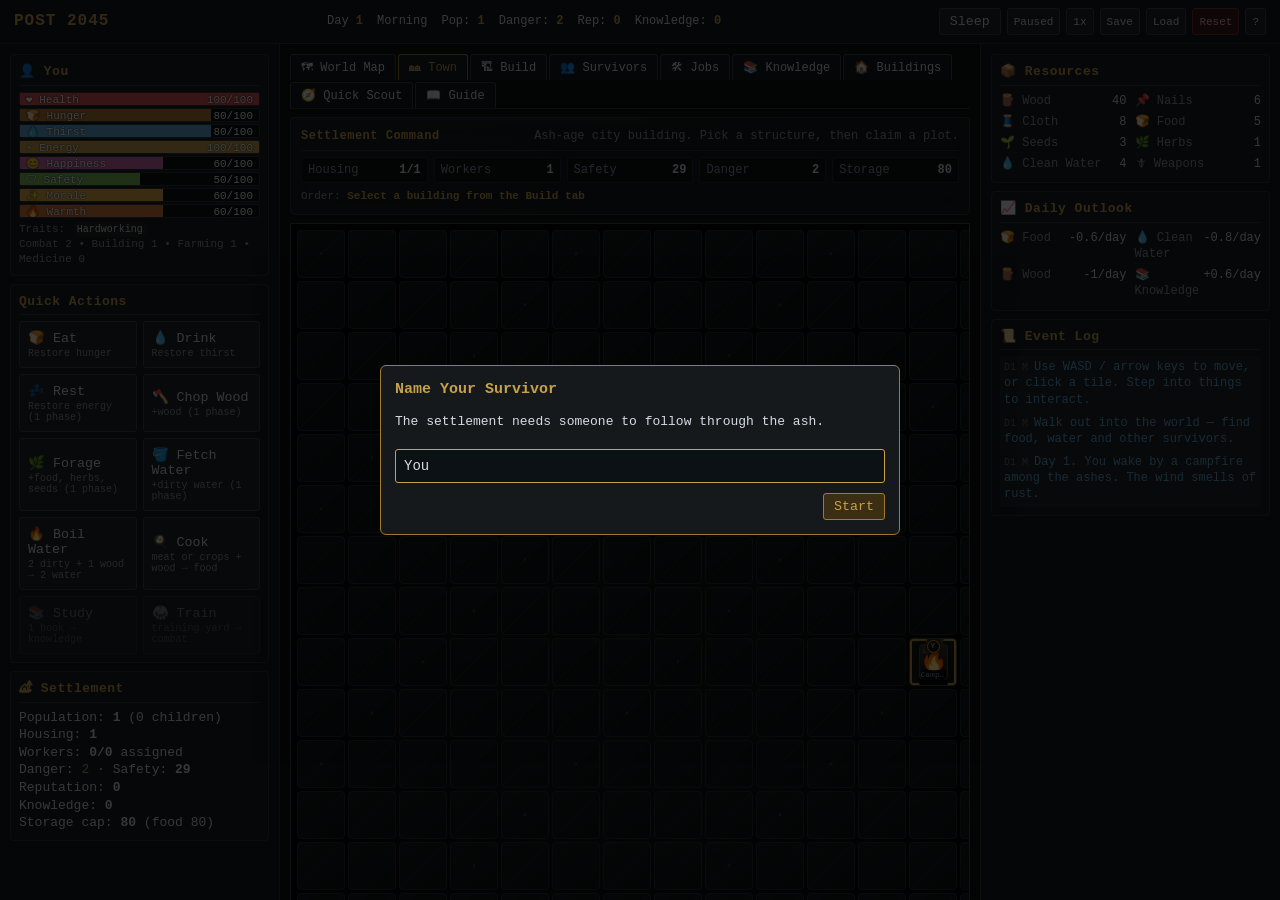
==== commit 1d31f7cb: "Add: strategy props" ====
--- a/index.html
+++ b/index.html
@@ -3,223 +3,13 @@
 <head>
 <meta charset="utf-8" />
 <meta name="viewport" content="width=device-width,initial-scale=1" />
-<title>Ashes of Tomorrow — Post-Apocalyptic Survival</title>
-<style>
-  :root{
-    --bg:#0d0f10; --bg2:#15191c; --bg3:#1e2428;
-    --line:#2b333a; --line2:#3a444c;
-    --text:#d5dde2; --muted:#8d99a3; --dim:#5e6a73;
-    --accent:#c9a14a; --accent2:#a07a30;
-    --good:#7fbf5d; --warn:#e2b14b; --bad:#d35353; --info:#5fa8d3;
-    --night:#0a0d18;
-    --card:#171b1f;
-    --hp:#d35353; --hunger:#b07a39; --thirst:#5fa8d3; --energy:#c9a14a;
-    --happy:#cf6cb0; --safety:#7fbf5d; --morale:#e2b14b; --warm:#d97a3a; --xp:#9b7bdc;
-  }
-  *{box-sizing:border-box}
-  html,body{margin:0;padding:0;background:var(--bg);color:var(--text);font-family:Consolas,"Courier New",monospace;font-size:13px;line-height:1.35}
-  body.night{background:var(--night)}
-  a{color:var(--info)}
-  button{font-family:inherit;background:var(--bg3);color:var(--text);border:1px solid var(--line2);padding:5px 10px;cursor:pointer;border-radius:3px}
-  button:hover:not(:disabled){background:#252d33;border-color:var(--accent2)}
-  button:disabled{opacity:.45;cursor:not-allowed}
-  button.primary{background:#3a2e15;border-color:var(--accent2);color:var(--accent)}
-  button.primary:hover:not(:disabled){background:#4a3a1c}
-  button.danger{background:#3a1a1a;border-color:#7a3232;color:#ffb0b0}
-  button.danger:hover:not(:disabled){background:#5a2424}
-  button.small{padding:2px 6px;font-size:11px}
-  select{background:var(--bg3);color:var(--text);border:1px solid var(--line2);padding:3px 6px;font-family:inherit;font-size:12px;border-radius:3px;margin-top:4px;width:100%}
-  select:focus{outline:none;border-color:var(--accent)}
-  option{background:var(--bg3);color:var(--text)}
-  option:disabled{color:var(--dim)}
-  .hidden{display:none!important}
-  .row{display:flex;gap:8px;flex-wrap:wrap}
-  .col{display:flex;flex-direction:column;gap:8px}
-  .grow{flex:1}
-  .muted{color:var(--muted)}
-  .dim{color:var(--dim)}
-  .good{color:var(--good)} .bad{color:var(--bad)} .warn{color:var(--warn)} .info{color:var(--info)}
-
-  /* Layout */
-  #app{display:grid;grid-template-rows:auto 1fr;height:100vh}
-  header{display:flex;align-items:center;gap:12px;padding:8px 14px;background:var(--bg2);border-bottom:1px solid var(--line)}
-  header h1{font-size:16px;margin:0;color:var(--accent);letter-spacing:1px}
-  header .topstats{display:flex;gap:14px;flex-wrap:wrap;flex:1;justify-content:center;font-size:12px}
-  header .topstats span b{color:var(--accent)}
-  header .ctrls{display:flex;gap:6px}
-
-  main{display:grid;grid-template-columns:280px 1fr 300px;overflow:hidden}
-  .panel{background:var(--bg2);border-right:1px solid var(--line);overflow-y:auto;padding:10px}
-  .panel.right{border-right:none;border-left:1px solid var(--line)}
-  .center{overflow-y:auto;padding:10px;background:var(--bg)}
-
-  /* Cards */
-  .card{background:var(--card);border:1px solid var(--line);border-radius:4px;padding:8px;margin-bottom:8px}
-  .card h3{margin:0 0 6px 0;font-size:13px;color:var(--accent);letter-spacing:.5px;border-bottom:1px solid var(--line);padding-bottom:4px}
-  .card h4{margin:6px 0 4px 0;font-size:12px;color:var(--muted)}
-  .grid2{display:grid;grid-template-columns:1fr 1fr;gap:6px}
-  .grid3{display:grid;grid-template-columns:1fr 1fr 1fr;gap:6px}
-  .grid4{display:grid;grid-template-columns:repeat(4,1fr);gap:6px}
-
-  /* Bars */
-  .bar{position:relative;background:#0a0e10;border:1px solid var(--line);height:14px;border-radius:2px;overflow:hidden;margin:2px 0}
-  .bar > .fill{height:100%;transition:width .25s}
-  .bar > .lbl{position:absolute;left:6px;top:0;font-size:11px;line-height:14px;color:#fff;text-shadow:0 0 2px #000;white-space:nowrap}
-  .bar > .val{position:absolute;right:6px;top:0;font-size:11px;line-height:14px;color:#fff;text-shadow:0 0 2px #000}
-
-  /* Tabs */
-  .tabs{display:flex;gap:2px;border-bottom:1px solid var(--line);margin-bottom:8px;flex-wrap:wrap}
-  .tabs button{border-bottom:none;border-radius:3px 3px 0 0;background:var(--bg2);font-size:12px}
-  .tabs button.active{background:var(--card);color:var(--accent);border-color:var(--accent2)}
-
-  /* Resources list */
-  .reslist{display:grid;grid-template-columns:1fr 1fr;gap:2px 8px;font-size:12px}
-  .reslist .ri{display:flex;justify-content:space-between;border-bottom:1px dotted #222;padding:1px 0}
-  .reslist .ri .nm{color:var(--muted)}
-  .reslist .ri .vl{color:var(--text)}
-  .reslist .ri .vl.full{color:var(--warn)}
-
-  /* Log */
-  .log{font-size:12px;max-height:100%;overflow-y:auto}
-  .log .e{padding:3px 4px;border-bottom:1px dotted #1f2429}
-  .log .e .t{color:var(--dim);margin-right:6px;font-size:10px}
-  .log .e.good{background:rgba(127,191,93,.05)}
-  .log .e.bad{background:rgba(211,83,83,.07)}
-  .log .e.warn{background:rgba(226,177,75,.06)}
-  .log .e.info{background:rgba(95,168,211,.05)}
-
-  /* Lists */
-  .item{background:#11161a;border:1px solid var(--line);border-radius:3px;padding:6px;margin-bottom:6px}
-  .item .name{font-weight:bold;color:var(--text)}
-  .item .desc{font-size:11px;color:var(--muted);margin:2px 0}
-  .item .cost{font-size:11px;color:var(--warn)}
-  .item .effect{font-size:11px;color:var(--good)}
-  .item .meta{font-size:11px;color:var(--info)}
-
-  /* Survivor card */
-  .surv{background:#11161a;border:1px solid var(--line);border-radius:3px;padding:6px;margin-bottom:6px}
-  .surv .head{display:flex;justify-content:space-between;align-items:center}
-  .surv .traits{font-size:11px;color:var(--info);margin-top:3px}
-  .surv .bars{display:grid;grid-template-columns:1fr 1fr;gap:2px 6px;margin-top:4px}
-
-  /* Knowledge */
-  .kcat{margin-bottom:10px}
-  .kcat h4{color:var(--accent);font-size:12px;margin:0 0 4px 0}
-  .knode{display:inline-block;background:#11161a;border:1px solid var(--line);padding:4px 6px;margin:2px;border-radius:3px;cursor:pointer;font-size:11px}
-  .knode.unlocked{border-color:var(--good);color:var(--good)}
-  .knode.available{border-color:var(--accent);color:var(--accent)}
-  .knode.locked{opacity:.5}
-
-  /* Modal */
-  .modal-bg{position:fixed;inset:0;background:rgba(0,0,0,.75);display:flex;align-items:center;justify-content:center;z-index:1000}
-  .modal{background:var(--bg2);border:1px solid var(--accent2);border-radius:6px;padding:14px;max-width:520px;width:90%;max-height:80vh;overflow-y:auto}
-  .modal h2{margin:0 0 8px 0;color:var(--accent);font-size:15px}
-  .modal .actions{display:flex;gap:8px;justify-content:flex-end;margin-top:10px}
-  /* Sage chat modal */
-  .sage-modal{max-width:640px}
-  .sage-history{background:#0c1115;border:1px solid var(--line);border-radius:3px;padding:8px;height:300px;overflow-y:auto;font-size:12px;display:flex;flex-direction:column;gap:6px}
-  .sage-line{white-space:pre-wrap;word-wrap:break-word}
-  .sage-line b{color:var(--accent)}
-  .sage-user{color:var(--text)}
-  .sage-user b{color:var(--info)}
-  .sage-assistant{color:#cdd6db}
-  .sage-status{margin:6px 0;font-size:11px;min-height:14px}
-  .sage-status.deep{color:var(--accent);font-weight:bold;animation:pulseText .8s ease-in-out infinite alternate}
-  .sage-modal.deep-thinking{box-shadow:0 0 0 2px rgba(201,161,74,.35),0 0 28px rgba(201,161,74,.28)}
-  .sage-modal.deep-thinking h2::after{content:" — THINKING DEEPER";color:var(--accent);font-size:11px;letter-spacing:1px;animation:pulseText .8s ease-in-out infinite alternate}
-  @keyframes pulseText{from{opacity:.55}to{opacity:1}}
-  .sage-input{width:100%;background:#0c1115;color:var(--text);border:1px solid var(--line2);border-radius:3px;padding:6px;font-family:inherit;font-size:12px;resize:vertical}
-  .sage-input:focus{outline:none;border-color:var(--accent)}
-
-  /* Action group */
-  .actgrp{display:grid;grid-template-columns:1fr 1fr;gap:6px}
-  .actgrp button{text-align:left;padding:8px}
-  .actgrp button .sub{display:block;font-size:10px;color:var(--muted);margin-top:2px}
-
-  /* Misc */
-  .danger-level{padding:2px 6px;border-radius:3px;font-size:11px;background:#2a1a1a;color:#ff9b9b;display:inline-block}
-  .badge{display:inline-block;background:#222;color:var(--text);padding:1px 5px;border-radius:8px;font-size:10px;margin-right:3px}
-  ::-webkit-scrollbar{width:8px;height:8px}
-  ::-webkit-scrollbar-track{background:#0a0d10}
-  ::-webkit-scrollbar-thumb{background:#333;border-radius:4px}
-  ::-webkit-scrollbar-thumb:hover{background:#555}
-
-  /* Map system */
-  .map-wrap{display:flex;flex-direction:column;gap:8px}
-  .map-controls{display:flex;gap:8px;align-items:center;flex-wrap:wrap;background:var(--card);padding:6px 8px;border:1px solid var(--line);border-radius:4px;font-size:11px}
-  .map-controls .legend{color:var(--muted)}
-  .followers-strip{display:flex;gap:4px;flex-wrap:wrap;align-items:center;font-size:11px;background:var(--card);padding:6px;border:1px solid var(--line);border-radius:4px}
-  .followers-strip .ftag{background:#2d2418;color:var(--accent);padding:2px 6px;border-radius:8px;border:1px solid var(--accent2)}
-  .map-grid{display:grid;background:#000;border:1px solid var(--line2);gap:0;user-select:none;width:max-content;margin:0 auto}
-  .tile{width:24px;height:24px;display:flex;align-items:center;justify-content:center;font-size:13px;cursor:pointer;position:relative;font-family:Consolas,monospace;line-height:1;overflow:hidden}
-  .tile.unseen{background:#04060a!important}
-  .tile.fog{filter:brightness(0.45) saturate(0.4)}
-  .tile.player-tile{box-shadow:inset 0 0 0 2px var(--accent)}
-  .tile.village-tile{box-shadow:inset 0 0 0 2px #ff8800}
-  .tile .biome{opacity:.55}
-  .tile .feat{position:absolute;top:50%;left:50%;transform:translate(-50%,-50%);font-size:14px;text-shadow:0 0 2px #000}
-  .tile .ent{position:absolute;top:50%;left:50%;transform:translate(-50%,-50%);font-size:14px;text-shadow:0 0 2px #000}
-  .tile .pl{position:absolute;top:50%;left:50%;transform:translate(-50%,-50%);font-size:16px;text-shadow:0 0 3px #000,0 0 6px #ffaa44;z-index:2}
-  .tile .fol{position:absolute;bottom:-2px;right:-2px;font-size:9px;background:#000;color:var(--accent);border-radius:2px;padding:0 2px;z-index:3}
-  .tile.hostile-adj{box-shadow:inset 0 0 0 1px var(--bad)}
-  .tile.friendly-adj{box-shadow:inset 0 0 0 1px var(--good)}
-  .tile:hover{outline:1px solid var(--accent);z-index:1}
-  .mini{display:grid;gap:0;background:#000;border:1px solid var(--line);padding:1px}
-  .mt{width:3px;height:3px}
-  .biome-key{display:flex;gap:6px;flex-wrap:wrap;font-size:10px;color:var(--muted)}
-  .biome-key span{display:inline-flex;align-items:center;gap:2px}
-  .biome-key i{display:inline-block;width:10px;height:10px;border-radius:2px}
-  .dialog-options{display:flex;flex-direction:column;gap:6px;margin-top:8px}
-  .dialog-options button{text-align:left;padding:6px 8px}
-
-  /* Settlement strategy grid */
-  .town-wrap{display:flex;flex-direction:column;gap:8px}
-  .town-controls{background:var(--card);border:1px solid var(--line);border-radius:4px;padding:8px;font-size:12px}
-  .town-grid{display:grid;grid-template-columns:repeat(14,42px);grid-template-rows:repeat(9,42px);gap:2px;background:#07090a;border:1px solid var(--line2);padding:4px;width:max-content;max-width:100%;overflow:auto}
-  .town-tile{width:42px;height:42px;background:#11171b;border:1px solid #202a30;border-radius:3px;display:flex;align-items:center;justify-content:center;position:relative;cursor:pointer;font-size:21px}
-  .town-tile.empty:hover{border-color:var(--accent);background:#182025}
-  .town-tile.occupied{background:#1a1f18;border-color:#39442f}
-  .town-tile.wall{background:#211c14;border-color:#6a4a20}
-  .town-tile.center{box-shadow:inset 0 0 0 2px var(--accent)}
-  .town-tile .count{position:absolute;right:2px;bottom:1px;background:#000;color:var(--accent);font-size:10px;border-radius:2px;padding:0 2px}
-  .town-selected{color:var(--accent);font-weight:bold}
-
-  @media(max-width:1100px){
-    main{grid-template-columns:1fr;grid-template-rows:auto auto auto;overflow:auto;height:auto}
-    .panel{max-height:50vh;border-right:none;border-bottom:1px solid var(--line)}
-    .panel.right{border-left:none}
-  }
-
-  /* Claude hint bubble */
-  #claude-hint{position:fixed;left:14px;bottom:14px;z-index:900;display:flex;align-items:flex-end;gap:8px;max-width:380px;animation:hintIn .35s ease-out}
-  #claude-hint.hidden{display:none}
-  #claude-hint .hint-avatar{width:42px;height:42px;border-radius:50%;background:linear-gradient(135deg,#3a2e15,#5a4a20);border:2px solid var(--accent2);display:flex;align-items:center;justify-content:center;font-size:24px;flex-shrink:0;box-shadow:0 0 12px rgba(201,161,74,.4);animation:think 2.2s ease-in-out infinite}
-  #claude-hint .hint-bubble{position:relative;background:var(--bg2);border:1px solid var(--accent2);border-radius:10px;padding:10px 30px 10px 12px;font-size:12px;color:var(--text);box-shadow:0 4px 16px rgba(0,0,0,.6)}
-  #claude-hint .hint-bubble::before{content:"";position:absolute;left:-8px;bottom:14px;width:0;height:0;border-style:solid;border-width:6px 8px 6px 0;border-color:transparent var(--accent2) transparent transparent}
-  #claude-hint .hint-bubble .hint-label{color:var(--accent);font-weight:bold;font-size:10px;letter-spacing:1px;display:block;margin-bottom:3px;text-transform:uppercase}
-  #claude-hint .hint-bubble .hint-text{line-height:1.45}
-  #claude-hint .hint-bubble .hint-close{position:absolute;top:4px;right:6px;background:transparent;border:none;color:var(--muted);font-size:16px;cursor:pointer;padding:0;line-height:1;width:18px;height:18px}
-  #claude-hint .hint-bubble .hint-close:hover{color:var(--bad);background:transparent;border:none}
-  @keyframes hintIn{from{opacity:0;transform:translateY(8px)}to{opacity:1;transform:translateY(0)}}
-  @keyframes think{0%,100%{transform:translateY(0)}50%{transform:translateY(-3px)}}
-
-  /* Guide tab */
-  .guide-section{margin-bottom:14px}
-  .guide-section h3{color:var(--accent);font-size:14px;border-bottom:1px solid var(--line);padding-bottom:4px;margin:0 0 6px 0}
-  .guide-section h4{color:var(--info);font-size:12px;margin:8px 0 3px 0}
-  .guide-section p{margin:4px 0;font-size:12px;line-height:1.5}
-  .guide-section ul{margin:4px 0;padding-left:18px;font-size:12px;line-height:1.55}
-  .guide-section li{margin-bottom:2px}
-  .guide-section kbd{background:var(--bg3);border:1px solid var(--line2);border-radius:3px;padding:1px 5px;font-family:inherit;font-size:11px;color:var(--accent)}
-  .guide-toc{display:flex;flex-wrap:wrap;gap:4px;margin-bottom:10px}
-  .guide-toc a{background:var(--bg3);border:1px solid var(--line);padding:3px 8px;border-radius:3px;font-size:11px;text-decoration:none;color:var(--muted)}
-  .guide-toc a:hover{color:var(--accent);border-color:var(--accent2)}
-</style>
+<title>Post 2045 — Post-Apocalyptic Strategy</title>
+<link rel="stylesheet" href="css/styles.css" />
 </head>
 <body>
 <div id="app">
   <header>
-    <h1>ASHES OF TOMORROW</h1>
+    <h1>POST 2045</h1>
     <div class="topstats">
       <span>Day <b id="hud-day">1</b></span>
       <span id="hud-phase">Morning</span>
@@ -253,4255 +43,17 @@
 </div>
 <div id="modal-root"></div>
 
-<script>
-"use strict";
 
-/* ============================================================
-   ASHES OF TOMORROW
-   A single-file post-apocalyptic survival prototype
-   ============================================================ */
-
-// ------------------------- DATA ------------------------------
-
-const RESOURCES = {
-  wood:        {name:"Wood",         icon:"🪵"},
-  planks:      {name:"Planks",       icon:"🟫"},
-  stone:       {name:"Stone",        icon:"🪨"},
-  bricks:      {name:"Bricks",       icon:"🧱"},
-  clay:        {name:"Clay",         icon:"🟤"},
-  metal:       {name:"Metal Scraps", icon:"🔩"},
-  iron:        {name:"Iron",         icon:"⛓"},
-  steel:       {name:"Steel",        icon:"⚙"},
-  nails:       {name:"Nails",        icon:"📌"},
-  tools:       {name:"Tools",        icon:"🛠"},
-  rope:        {name:"Rope",         icon:"🪢"},
-  cloth:       {name:"Cloth",        icon:"🧵"},
-  leather:     {name:"Leather",      icon:"🟫"},
-  hides:       {name:"Hides",        icon:"🦌"},
-  bones:       {name:"Bones",        icon:"🦴"},
-  food:        {name:"Food",         icon:"🍞"},
-  meat:        {name:"Meat",         icon:"🍖"},
-  crops:       {name:"Crops",        icon:"🌾"},
-  seeds:       {name:"Seeds",        icon:"🌱"},
-  herbs:       {name:"Herbs",        icon:"🌿"},
-  water:       {name:"Clean Water",  icon:"💧"},
-  dirty_water: {name:"Dirty Water",  icon:"💧"},
-  medicine:    {name:"Medicine",     icon:"💊"},
-  alcohol:     {name:"Alcohol",      icon:"🍺"},
-  charcoal:    {name:"Charcoal",     icon:"⬛"},
-  fuel:        {name:"Fuel",         icon:"⛽"},
-  oil:         {name:"Oil",          icon:"🛢"},
-  parts:       {name:"Parts",        icon:"🔧"},
-  components:  {name:"Components",   icon:"🔌"},
-  batteries:   {name:"Batteries",    icon:"🔋"},
-  glass:       {name:"Glass",        icon:"🪟"},
-  weapons:     {name:"Weapons",      icon:"🗡"},
-  ammo:        {name:"Ammunition",   icon:"📦"},
-  books:       {name:"Books",        icon:"📖"},
-};
-
-const RES_KEYS = Object.keys(RESOURCES);
-
-const NEED_DEFS = {
-  health:    {label:"Health",    color:"var(--hp)"},
-  hunger:    {label:"Hunger",    color:"var(--hunger)"},
-  thirst:    {label:"Thirst",    color:"var(--thirst)"},
-  energy:    {label:"Energy",    color:"var(--energy)"},
-  happiness: {label:"Happiness", color:"var(--happy)"},
-  safety:    {label:"Safety",    color:"var(--safety)"},
-  morale:    {label:"Morale",    color:"var(--morale)"},
-  warmth:    {label:"Warmth",    color:"var(--warm)"},
-};
-
-// Locations
-const LOCATIONS = {
-  forest:        {name:"Forest",            icon:"🌲", danger:1,  time:2, energy:8,  loot:{wood:[2,5], herbs:[0,2], seeds:[0,1], bones:[0,1]}, survChance:.04, foundEnemies:["wild_dogs","wolves","forest_beasts"]},
-  road:          {name:"Abandoned Road",    icon:"🛣", danger:1,  time:2, energy:7,  loot:{metal:[1,3], cloth:[0,2], parts:[0,1], fuel:[0,1]}, survChance:.06, foundEnemies:["scavengers","thieves","desperate"]},
-  ruined_house:  {name:"Ruined House",      icon:"🏚", danger:2,  time:2, energy:10, loot:{wood:[1,3], cloth:[1,3], food:[0,2], tools:[0,1], books:[0,1]}, survChance:.08, foundEnemies:["infected","scavengers","thieves"]},
-  market:        {name:"Old Market",        icon:"🛒", danger:2,  time:3, energy:12, loot:{food:[1,4], cloth:[1,3], medicine:[0,1], alcohol:[0,1], glass:[0,2]}, survChance:.08, foundEnemies:["scavengers","raiders","desperate"]},
-  police:        {name:"Police Station",    icon:"🚓", danger:3,  time:3, energy:14, loot:{weapons:[0,1], ammo:[0,3], metal:[1,3], books:[0,1]}, survChance:.06, foundEnemies:["infected","raiders","bandits"]},
-  hospital:      {name:"Hospital Ruins",    icon:"🏥", danger:3,  time:3, energy:14, loot:{medicine:[1,3], herbs:[0,2], cloth:[1,3], books:[0,1]}, survChance:.08, foundEnemies:["infected","cultists","desperate"]},
-  gas_station:   {name:"Gas Station",       icon:"⛽", danger:2,  time:3, energy:12, loot:{fuel:[1,3], oil:[0,2], parts:[0,2], metal:[1,2]}, survChance:.05, foundEnemies:["raiders","bandits","scavengers"]},
-  factory:       {name:"Factory Ruins",     icon:"🏭", danger:3,  time:4, energy:16, loot:{metal:[2,5], parts:[1,3], components:[0,2], iron:[0,2], oil:[0,1]}, survChance:.06, foundEnemies:["mutated_animals","raiders","infected"]},
-  farm:          {name:"Farm Ruins",        icon:"🚜", danger:1,  time:3, energy:12, loot:{food:[1,3], seeds:[1,3], crops:[0,2], hides:[0,1], tools:[0,1]}, survChance:.1,  foundEnemies:["wild_dogs","desperate","wolves"]},
-  military:      {name:"Military Checkpoint",icon:"🪖",danger:4,  time:4, energy:18, loot:{weapons:[0,2], ammo:[1,4], steel:[0,2], components:[0,2], batteries:[0,1]}, survChance:.05, foundEnemies:["bandits","warlord_scouts","infected"]},
-  raider_camp:   {name:"Raider Camp",       icon:"⚔", danger:5,  time:3, energy:18, loot:{weapons:[1,2], ammo:[1,3], food:[1,3], alcohol:[0,2], leather:[0,2]}, survChance:.03, foundEnemies:["raiders","bandits","warlord_scouts"]},
-  school:        {name:"Old School",        icon:"🏫", danger:2,  time:3, energy:12, loot:{books:[1,3], cloth:[0,2], glass:[0,2], parts:[0,1]}, survChance:.1,  foundEnemies:["infected","desperate","thieves"]},
-  riverbank:     {name:"Riverbank",         icon:"🏞", danger:1,  time:2, energy:8,  loot:{dirty_water:[3,6], clay:[1,3], herbs:[0,2], stone:[0,2]}, survChance:.04, foundEnemies:["wild_dogs","forest_beasts","mutated_animals"]},
-  deep_forest:   {name:"Deep Forest",       icon:"🌳", danger:3,  time:4, energy:18, loot:{wood:[3,7], herbs:[1,3], hides:[0,2], meat:[0,2], bones:[0,2]}, survChance:.05, foundEnemies:["bears","wolves","forest_beasts","night_stalkers"]},
-  shelter:       {name:"Underground Shelter",icon:"🚪",danger:4,  time:4, energy:18, loot:{food:[1,3], water:[1,3], medicine:[0,2], weapons:[0,1], books:[0,2], batteries:[0,2]}, survChance:.1, foundEnemies:["cultists","infected","rogue_hunters"]},
-};
-
-// Enemies
-const ENEMIES = {
-  wild_dogs:      {name:"Wild Dogs",        hp:12, dmg:[3,6],  danger:1, loot:{hides:[0,1], bones:[1,2], meat:[0,1]}},
-  wolves:         {name:"Wolves",           hp:18, dmg:[5,9],  danger:2, loot:{hides:[1,2], bones:[1,2], meat:[1,2]}},
-  bears:          {name:"Bear",             hp:36, dmg:[10,16],danger:4, loot:{hides:[2,3], bones:[2,4], meat:[2,4], leather:[0,1]}},
-  infected:       {name:"Infected Wanderer",hp:14, dmg:[4,7],  danger:2, loot:{cloth:[0,1], bones:[0,1]}},
-  scavengers:     {name:"Scavenger",        hp:16, dmg:[4,8],  danger:2, loot:{metal:[0,2], cloth:[0,2], food:[0,1]}},
-  raiders:        {name:"Raider",           hp:22, dmg:[6,10], danger:3, loot:{weapons:[0,1], ammo:[0,2], leather:[0,1]}},
-  bandits:        {name:"Bandits",          hp:28, dmg:[7,12], danger:3, loot:{weapons:[0,1], ammo:[0,2], food:[0,2], alcohol:[0,1]}},
-  mutated_animals:{name:"Mutated Beast",    hp:30, dmg:[8,14], danger:4, loot:{hides:[1,2], meat:[1,3], bones:[1,3]}},
-  desperate:      {name:"Desperate Survivor",hp:14,dmg:[3,6],  danger:1, loot:{cloth:[0,1], food:[0,1]}},
-  cultists:       {name:"Cultist",          hp:20, dmg:[6,10], danger:3, loot:{books:[0,1], herbs:[0,2], cloth:[0,1]}},
-  rogue_hunters:  {name:"Rogue Hunter",     hp:24, dmg:[7,11], danger:3, loot:{weapons:[0,1], meat:[0,2], hides:[0,2]}},
-  forest_beasts:  {name:"Forest Beast",     hp:22, dmg:[6,10], danger:3, loot:{hides:[1,2], meat:[1,2], bones:[1,2]}},
-  night_stalkers: {name:"Night Stalker",    hp:30, dmg:[9,14], danger:4, loot:{hides:[1,2], bones:[1,3], herbs:[0,1]}},
-  thieves:        {name:"Thieves",          hp:14, dmg:[3,6],  danger:1, loot:{cloth:[0,2], tools:[0,1], food:[0,1]}},
-  warlord_scouts: {name:"Warlord Scout",    hp:30, dmg:[10,15],danger:5, loot:{weapons:[0,2], ammo:[1,3], steel:[0,1]}},
-};
-
-// Knowledge tree
-// Each node: {id, name, cat, cost, req:[ids], desc, unlock:{buildings:[], jobs:[]}}
-const KNOWLEDGE = [
-  // Survival
-  {id:"survival_basics", name:"Survival Basics",  cat:"Survival",   cost:5,  req:[], desc:"Learn essential survival skills.", unlock:{buildings:["tent","rain_barrel"]}},
-  {id:"firecraft",       name:"Firecraft",        cat:"Survival",   cost:8,  req:["survival_basics"], desc:"Better use of fuel and warmth.", unlock:{buildings:["charcoal_kiln"]}},
-  {id:"foraging",        name:"Foraging",         cat:"Survival",   cost:8,  req:["survival_basics"], desc:"Find more herbs and seeds.", unlock:{}},
-  // Building
-  {id:"basic_building",  name:"Basic Building",   cat:"Building",   cost:6,  req:[], desc:"Construct simple wooden buildings.", unlock:{buildings:["shelter","wooden_hut","storage_shed"]}},
-  {id:"masonry",         name:"Masonry",          cat:"Building",   cost:12, req:["basic_building"], desc:"Work with stone and clay.", unlock:{buildings:["stone_hut","family_cabin","well"]}},
-  {id:"large_structures",name:"Large Structures", cat:"Building",   cost:18, req:["masonry"], desc:"Build major town buildings.", unlock:{buildings:["warehouse","town_hall","community_hall","barracks"]}},
-  // Farming
-  {id:"farming",         name:"Farming",          cat:"Farming",    cost:10, req:["survival_basics"], desc:"Grow crops from seeds.", unlock:{buildings:["garden","crop_field"]}},
-  {id:"animal_husbandry",name:"Animal Husbandry", cat:"Farming",    cost:14, req:["farming"], desc:"Raise animals for food.", unlock:{buildings:["chicken_coop","goat_pen","animal_stable"]}},
-  {id:"greenhouses",     name:"Greenhouses",      cat:"Farming",    cost:18, req:["farming"], desc:"Year-round food production.", unlock:{buildings:["greenhouse"]}},
-  // Medicine
-  {id:"herbalism",       name:"Herbalism",        cat:"Medicine",   cost:8,  req:[], desc:"Brew herbal remedies.", unlock:{buildings:["herbalist"]}},
-  {id:"medicine",        name:"Medicine",         cat:"Medicine",   cost:14, req:["herbalism"], desc:"Treat disease and wounds.", unlock:{buildings:["clinic","medicine_workshop"]}},
-  // Combat
-  {id:"defense",         name:"Defense",          cat:"Combat",     cost:8,  req:[], desc:"Defend your settlement.", unlock:{buildings:["guard_post","trap_line"]}},
-  {id:"fortifications",  name:"Fortifications",   cat:"Combat",     cost:14, req:["defense"], desc:"Walls, gates, towers.", unlock:{buildings:["palisade","gate","watchtower"]}},
-  {id:"warfare",         name:"Warfare",          cat:"Combat",     cost:20, req:["fortifications"], desc:"Train fighters and stockpile arms.", unlock:{buildings:["armory","training_yard"]}},
-  // Crafting
-  {id:"crafting",        name:"Crafting",         cat:"Crafting",   cost:6,  req:[], desc:"Basic crafted goods.", unlock:{buildings:["workshop","carpenter"]}},
-  {id:"toolmaking",      name:"Toolmaking",       cat:"Crafting",   cost:10, req:["crafting"], desc:"Craft and repair tools.", unlock:{buildings:["toolsmith","sawmill"]}},
-  {id:"textiles",        name:"Textiles",         cat:"Crafting",   cost:10, req:["crafting"], desc:"Make cloth and leather goods.", unlock:{buildings:["tailor","leatherworker"]}},
-  // Engineering
-  {id:"metalworking",    name:"Metalworking",     cat:"Engineering",cost:14, req:["crafting"], desc:"Forge iron and steel.", unlock:{buildings:["forge","recycler","scrapyard"]}},
-  {id:"mechanics",       name:"Mechanics",        cat:"Engineering",cost:18, req:["metalworking"], desc:"Repair complex machines.", unlock:{buildings:["mechanics_shed","repair_station","fuel_depot"]}},
-  {id:"purification",    name:"Water Purification",cat:"Engineering",cost:12,req:["basic_building"], desc:"Clean dirty water reliably.", unlock:{buildings:["water_collector","purifier"]}},
-  // Trade
-  {id:"trade_basics",    name:"Trade",            cat:"Trade",      cost:10, req:["basic_building"], desc:"Trade with passing strangers.", unlock:{buildings:["market_stall","trading_post"]}},
-  {id:"diplomacy",       name:"Diplomacy",        cat:"Trade",      cost:14, req:["trade_basics"], desc:"Better reputation gains.", unlock:{buildings:["signal_tower","scout_camp"]}},
-  // Community
-  {id:"community",       name:"Community",        cat:"Community",  cost:10, req:[], desc:"Boost morale of all survivors.", unlock:{buildings:["inn","tavern","shrine","bathhouse"]}},
-  {id:"brewing",         name:"Brewing",          cat:"Community",  cost:12, req:["community","farming"], desc:"Brew alcohol from crops.", unlock:{buildings:["brewery","kitchen","smokehouse","hunting_lodge"]}},
-  {id:"justice",         name:"Justice",          cat:"Community",  cost:14, req:["community"], desc:"Detain troublemakers.", unlock:{buildings:["prison_cage","food_cellar"]}},
-  // Education
-  {id:"literacy",        name:"Literacy",         cat:"Education",  cost:8,  req:[], desc:"Read and learn from books.", unlock:{buildings:["school"]}},
-  {id:"scholarship",     name:"Scholarship",      cat:"Education",  cost:16, req:["literacy"], desc:"Generate knowledge faster.", unlock:{buildings:["library"]}},
-];
-
-// Buildings
-// {id,name,icon,desc,cost,workers,unlock,effects,cat}
-const BUILDINGS = {
-  // Starting
-  campfire:    {name:"Campfire",        icon:"🔥", cat:"Survival", desc:"Provides warmth and lets you cook food.", cost:{wood:0}, workers:0, max:1, effects:{warmth:1, cook:true}},
-  tent:        {name:"Tent",            icon:"⛺", cat:"Shelter",  desc:"Basic shelter for one. +rest quality.", cost:{cloth:4, wood:4}, workers:0, max:4, effects:{housing:1}},
-  shelter:     {name:"Shelter",         icon:"🛖", cat:"Shelter",  desc:"Small shelter. Houses 2.", cost:{wood:10, cloth:4}, workers:0, max:6, effects:{housing:2}},
-  wooden_hut:  {name:"Wooden Hut",      icon:"🏠", cat:"Shelter",  desc:"Solid wooden home. Houses 3.", cost:{wood:25, nails:4, cloth:4}, workers:0, max:8, effects:{housing:3}},
-  stone_hut:   {name:"Stone Hut",       icon:"🏡", cat:"Shelter",  desc:"Durable stone home. Houses 4.", cost:{stone:25, wood:10, nails:6}, workers:0, max:8, effects:{housing:4, safety:1}},
-  family_cabin:{name:"Family Cabin",    icon:"🏘", cat:"Shelter",  desc:"Spacious home. Houses 6.", cost:{wood:30, stone:20, planks:10, nails:8}, workers:0, max:6, effects:{housing:6, happiness:1}},
-
-  // Storage
-  storage_shed:{name:"Storage Shed",    icon:"📦", cat:"Storage",  desc:"+100 max for all resources.", cost:{wood:15, nails:4}, workers:0, max:8, effects:{storage:100}},
-  warehouse:   {name:"Warehouse",       icon:"🏬", cat:"Storage",  desc:"+400 max for all resources.", cost:{wood:50, stone:30, nails:20, planks:20}, workers:1, max:4, effects:{storage:400}},
-  food_cellar: {name:"Food Cellar",     icon:"🥖", cat:"Storage",  desc:"+200 food/crops/meat storage. Slows spoilage.", cost:{stone:20, wood:10, clay:10}, workers:0, max:4, effects:{food_storage:200}},
-
-  // Water
-  rain_barrel: {name:"Rain Barrel",     icon:"🛢", cat:"Water",    desc:"Slowly collects dirty water.", cost:{wood:8, nails:2}, workers:0, max:8, effects:{produce:{dirty_water:0.5}}},
-  water_collector:{name:"Water Collector",icon:"💦",cat:"Water",   desc:"Collects more dirty water.", cost:{wood:12, metal:6, nails:4}, workers:1, max:4, effects:{produce_per_worker:{dirty_water:3}}},
-  well:        {name:"Well",            icon:"🕳", cat:"Water",    desc:"Reliable source of clean water.", cost:{stone:25, wood:10, rope:4}, workers:1, max:3, effects:{produce_per_worker:{water:3}}},
-  purifier:    {name:"Purifier Station",icon:"🧪", cat:"Water",    desc:"Converts 2 dirty water → 1 clean water/day per worker.", cost:{metal:15, glass:5, parts:5}, workers:1, max:3, effects:{convert:{from:{dirty_water:2}, to:{water:1}, perWorker:3}}},
-
-  // Food production
-  garden:      {name:"Garden Plot",     icon:"🌱", cat:"Food",     desc:"Small garden. Needs seeds.", cost:{wood:6, seeds:2}, workers:1, max:8, effects:{produce_per_worker:{crops:1}, consume:{seeds:0.2}}},
-  crop_field:  {name:"Crop Field",      icon:"🌾", cat:"Food",     desc:"Larger field. Needs water.", cost:{wood:12, seeds:5}, workers:1, max:8, effects:{produce_per_worker:{crops:3}, consume:{seeds:0.5, water:1}}},
-  greenhouse:  {name:"Greenhouse",      icon:"🏡", cat:"Food",     desc:"Year-round crops.", cost:{wood:20, glass:15, nails:8}, workers:1, max:4, effects:{produce_per_worker:{crops:5}, consume:{seeds:0.5, water:2}}},
-  chicken_coop:{name:"Chicken Coop",    icon:"🐔", cat:"Food",     desc:"Produces food daily.", cost:{wood:12, cloth:4}, workers:1, max:4, effects:{produce_per_worker:{food:3}}},
-  goat_pen:    {name:"Goat Pen",        icon:"🐐", cat:"Food",     desc:"Produces food and hides.", cost:{wood:15, rope:3}, workers:1, max:4, effects:{produce_per_worker:{food:2, hides:0.5}}},
-  hunting_lodge:{name:"Hunting Lodge",  icon:"🏹", cat:"Food",     desc:"Hunters bring meat and hides.", cost:{wood:18, weapons:1}, workers:2, max:3, effects:{produce_per_worker:{meat:2, hides:1, bones:1}}},
-  smokehouse:  {name:"Smokehouse",      icon:"🥩", cat:"Food",     desc:"Turns meat into food.", cost:{stone:10, wood:10, charcoal:5}, workers:1, max:3, effects:{convert:{from:{meat:2}, to:{food:3}, perWorker:3}}},
-  kitchen:     {name:"Kitchen",         icon:"🍳", cat:"Food",     desc:"Turns crops into food.", cost:{wood:12, stone:6, tools:1}, workers:1, max:3, effects:{convert:{from:{crops:2}, to:{food:3}, perWorker:4}}},
-
-  // Health / community
-  clinic:      {name:"Clinic",          icon:"⚕", cat:"Medicine", desc:"Heals injured survivors. Slows disease.", cost:{wood:15, cloth:10, glass:4, medicine:2}, workers:1, max:2, effects:{heal_per_worker:8, disease_resist:0.3}},
-  herbalist:   {name:"Herbalist Hut",   icon:"🌿", cat:"Medicine", desc:"Brews simple remedies.", cost:{wood:10, herbs:5}, workers:1, max:3, effects:{convert:{from:{herbs:2}, to:{medicine:1}, perWorker:2}}},
-  medicine_workshop:{name:"Medicine Workshop",icon:"💊",cat:"Medicine",desc:"Mass medicine production.", cost:{stone:15, wood:10, glass:8, tools:2}, workers:2, max:2, effects:{convert:{from:{herbs:3, water:1}, to:{medicine:2}, perWorker:3}}},
-  inn:         {name:"Inn",             icon:"🛏", cat:"Community",desc:"Boosts happiness of all.", cost:{wood:25, cloth:10, nails:4}, workers:1, max:2, effects:{happiness_all:0.5, attract_chance:0.05}},
-  tavern:      {name:"Tavern",          icon:"🍺", cat:"Community",desc:"Big happiness boost. Uses alcohol.", cost:{wood:20, stone:10, nails:5}, workers:1, max:2, effects:{happiness_all:1, consume:{alcohol:1}}},
-  brewery:     {name:"Brewery",         icon:"🍻", cat:"Community",desc:"Turns crops into alcohol.", cost:{wood:15, glass:5, tools:2}, workers:1, max:2, effects:{convert:{from:{crops:2, water:1}, to:{alcohol:1}, perWorker:2}}},
-  shrine:      {name:"Shrine",          icon:"⛩", cat:"Community",desc:"Comforts the bereaved.", cost:{stone:15, wood:10}, workers:0, max:2, effects:{morale_all:0.3}},
-  bathhouse:   {name:"Bathhouse",       icon:"🛁", cat:"Community",desc:"+happiness, slight disease resist.", cost:{stone:20, wood:10, clay:10, water:5}, workers:1, max:2, effects:{happiness_all:0.5, disease_resist:0.1, consume:{water:2}}},
-  community_hall:{name:"Community Hall",icon:"🏛", cat:"Community",desc:"+morale and reputation.", cost:{wood:30, stone:20, planks:10, nails:8}, workers:0, max:1, effects:{morale_all:1, reputation:0.2}},
-
-  // Education
-  school:      {name:"School",          icon:"📚", cat:"Education",desc:"Children grow faster, learn skills.", cost:{wood:15, books:3, cloth:5}, workers:1, max:1, effects:{child_growth:2, knowledge:0.5}},
-  library:     {name:"Library",         icon:"📖", cat:"Education",desc:"Generates knowledge from books.", cost:{wood:20, books:10, glass:5}, workers:1, max:1, effects:{knowledge_per_worker:1, knowledge:1}},
-
-  // Crafting
-  workshop:    {name:"Workshop",        icon:"🛠", cat:"Crafting", desc:"General crafting station.", cost:{wood:15, stone:5, tools:1}, workers:1, max:3, effects:{produce_per_worker:{tools:0.3, nails:1}}},
-  carpenter:   {name:"Carpenter Hut",   icon:"🪚", cat:"Crafting", desc:"Cuts planks from wood.", cost:{wood:12, tools:1}, workers:1, max:3, effects:{convert:{from:{wood:2}, to:{planks:1}, perWorker:5}}},
-  sawmill:     {name:"Sawmill",         icon:"🪵", cat:"Crafting", desc:"Mass planks production.", cost:{wood:25, metal:5, tools:2}, workers:2, max:2, effects:{convert:{from:{wood:2}, to:{planks:2}, perWorker:6}}},
-  toolsmith:   {name:"Toolsmith",       icon:"🔨", cat:"Crafting", desc:"Produces tools.", cost:{wood:10, metal:10, stone:5}, workers:1, max:2, effects:{produce_per_worker:{tools:1, nails:2}, consume:{metal:1}}},
-  forge:       {name:"Forge",           icon:"⚒", cat:"Engineering",desc:"Iron and steel from metal.", cost:{stone:20, metal:15, charcoal:5}, workers:1, max:2, effects:{convert:{from:{metal:3, charcoal:1}, to:{iron:1}, perWorker:3}}},
-  recycler:    {name:"Metal Recycler",  icon:"♻", cat:"Engineering",desc:"Salvages metal from scrap.", cost:{metal:15, parts:5}, workers:1, max:2, effects:{produce_per_worker:{metal:3}}},
-  scrapyard:   {name:"Scrapyard",       icon:"🚗", cat:"Engineering",desc:"Slowly produces parts.", cost:{metal:20, wood:5}, workers:1, max:2, effects:{produce_per_worker:{parts:1, metal:1}}},
-  charcoal_kiln:{name:"Charcoal Kiln",  icon:"🪵", cat:"Crafting", desc:"Turns wood into charcoal.", cost:{stone:10, clay:5}, workers:1, max:3, effects:{convert:{from:{wood:3}, to:{charcoal:1}, perWorker:4}}},
-  tailor:      {name:"Tailor Hut",      icon:"🧵", cat:"Crafting", desc:"Produces cloth from hides.", cost:{wood:10, cloth:5}, workers:1, max:2, effects:{convert:{from:{hides:1}, to:{cloth:2}, perWorker:3}}},
-  leatherworker:{name:"Leatherworker",  icon:"🟫", cat:"Crafting", desc:"Tans hides into leather.", cost:{wood:10, stone:5, tools:1}, workers:1, max:2, effects:{convert:{from:{hides:2}, to:{leather:1}, perWorker:3}}},
-
-  // Defense
-  guard_post:  {name:"Guard Post",      icon:"🪧", cat:"Defense",  desc:"+safety. Houses guards.", cost:{wood:15, weapons:1}, workers:1, max:4, effects:{safety_per_worker:2}},
-  watchtower:  {name:"Watchtower",      icon:"🗼", cat:"Defense",  desc:"+safety and early warning.", cost:{wood:25, stone:10, nails:4}, workers:1, max:3, effects:{safety_per_worker:4, warning:1}},
-  palisade:    {name:"Palisade Wall",   icon:"🟫", cat:"Defense",  desc:"Each wall reduces raid damage.", cost:{wood:20, nails:4}, workers:0, max:8, effects:{wall:5}},
-  gate:        {name:"Gate",            icon:"🚪", cat:"Defense",  desc:"Reinforced gate.", cost:{wood:15, metal:10, nails:4}, workers:0, max:2, effects:{wall:10}},
-  trap_line:   {name:"Trap Line",       icon:"🪤", cat:"Defense",  desc:"Slows attackers.", cost:{wood:10, metal:5, rope:2}, workers:0, max:6, effects:{wall:3}},
-  barracks:    {name:"Barracks",        icon:"🪖", cat:"Defense",  desc:"Houses soldiers. +housing.", cost:{wood:30, stone:15, nails:8}, workers:2, max:2, effects:{housing:4, safety_per_worker:3}},
-  training_yard:{name:"Training Yard",  icon:"🥋", cat:"Defense",  desc:"Improves combat skill.", cost:{wood:15, stone:10, weapons:1}, workers:1, max:2, effects:{combat_train:1}},
-  armory:      {name:"Armory",          icon:"🗡", cat:"Defense",  desc:"Produces weapons & ammo.", cost:{stone:20, iron:8, wood:10}, workers:1, max:2, effects:{convert:{from:{metal:3, wood:1}, to:{weapons:1}, perWorker:2}, produce_per_worker:{ammo:1}}},
-
-  // Trade / signal
-  market_stall:{name:"Market Stall",    icon:"🏪", cat:"Trade",    desc:"Attracts traders.", cost:{wood:10, cloth:3}, workers:1, max:3, effects:{trade_chance:0.05, reputation:0.05}},
-  trading_post:{name:"Trading Post",    icon:"🛒", cat:"Trade",    desc:"Better trade deals.", cost:{wood:20, stone:10, cloth:5}, workers:1, max:1, effects:{trade_chance:0.1, reputation:0.1}},
-  signal_tower:{name:"Signal Tower",    icon:"📡", cat:"Trade",    desc:"Attracts traders & survivors.", cost:{wood:25, metal:10, parts:3}, workers:1, max:1, effects:{trade_chance:0.05, attract_chance:0.05}},
-  scout_camp:  {name:"Scout Camp",      icon:"🏕", cat:"Trade",    desc:"Early warning of raids.", cost:{wood:15, cloth:5, weapons:1}, workers:1, max:2, effects:{warning:1, safety_per_worker:1}},
-
-  // Misc
-  town_hall:   {name:"Town Hall",       icon:"🏛", cat:"Community",desc:"Reduces danger somewhat. +morale.", cost:{wood:40, stone:30, planks:15, nails:10}, workers:0, max:1, effects:{morale_all:1, danger_reduce:5}},
-  prison_cage: {name:"Prison Cage",     icon:"🔒", cat:"Defense",  desc:"Detains troublemakers.", cost:{metal:15, wood:10, nails:5}, workers:1, max:2, effects:{order:2}},
-  repair_station:{name:"Repair Station",icon:"🔧", cat:"Engineering",desc:"Maintains buildings.", cost:{metal:15, tools:3, parts:5}, workers:1, max:2, effects:{repair:2}},
-  mechanics_shed:{name:"Mechanics Shed",icon:"⚙", cat:"Engineering",desc:"Components from parts.", cost:{metal:20, parts:10, tools:3}, workers:1, max:2, effects:{convert:{from:{parts:2}, to:{components:1}, perWorker:2}, produce_per_worker:{parts:1}}},
-  fuel_depot:  {name:"Fuel Depot",      icon:"⛽", cat:"Engineering",desc:"+fuel/oil storage.", cost:{metal:20, stone:10}, workers:0, max:2, effects:{storage:50, fuel_safe:1}},
-  animal_stable:{name:"Animal Stable",  icon:"🐎", cat:"Food",     desc:"Houses larger animals.", cost:{wood:25, stone:5, rope:5}, workers:1, max:2, effects:{produce_per_worker:{food:1, hides:0.5, leather:0.5}}},
-};
-
-// ===== WORLD MAP DATA =====
-
-const MAP_W = 60, MAP_H = 36;
-const VIEW_W = 25, VIEW_H = 17;
-const VISION_DAY = 6;
-const VISION_NIGHT = 3;
-const STEP_PER_PHASE = 14; // accumulated movement cost per phase tick
-const TOWN_W = 14, TOWN_H = 9;
-const REALTIME_MS = [0, 12000, 6000, 2500];
-
-const BIOMES = {
-  plains:      {name:"Plains",       icon:"·", bg:"#3a4a26", fg:"#90a050", cost:1},
-  forest:      {name:"Forest",       icon:"♣", bg:"#1f3018", fg:"#3e6028", cost:2},
-  deep_forest: {name:"Deep Forest",  icon:"♠", bg:"#142010", fg:"#244018", cost:3, dark:true},
-  mountain:    {name:"Mountain",     icon:"▲", bg:"#3a3a36", fg:"#7a7570", cost:3},
-  hills:       {name:"Hills",        icon:"⌒", bg:"#403624", fg:"#7a6a40", cost:2},
-  river:       {name:"River",        icon:"~", bg:"#0e2638", fg:"#5a90b0", cost:99, blocks:true, water:true},
-  lake:        {name:"Lake",         icon:"≈", bg:"#0a1f30", fg:"#4a7090", cost:99, blocks:true, water:true},
-  swamp:       {name:"Swamp",        icon:"≡", bg:"#1a2818", fg:"#5a6530", cost:3, hazard:0.06},
-  radio:       {name:"Irradiated",   icon:"☢", bg:"#3a3a10", fg:"#c0c020", cost:2, hazard:0.18, radiation:true},
-  ruins:       {name:"Ruins",        icon:"▦", bg:"#2a2825", fg:"#807870", cost:2},
-  road:        {name:"Road",         icon:"=", bg:"#2a2522", fg:"#7a6f68", cost:1},
-  snow:        {name:"Snow",         icon:"❄", bg:"#5a6878", fg:"#d0e0f0", cost:2, cold:true},
-  desert:      {name:"Wasteland",    icon:"·", bg:"#3a3220", fg:"#a08858", cost:2, dry:true},
-  village:     {name:"Village",      icon:"🔥", bg:"#5a2818", fg:"#ffaa44", cost:1, safe:true},
-};
-
-// Map features (consumable resource nodes, ruins, hazards, oddities)
-// Each: {icon, name, desc, biomes[], loot?, charges, hidden?, damage?, energyLoss?, curse?, event?, heal?, warmth?, enemyChance?, rare?, sting?, chargeRisk?}
-const MAP_FEATURES = {
-  // -- Food --
-  berry_bush:     {icon:"🫐", name:"Berry Bush",      desc:"Wild berries to forage.",     biomes:["plains","forest","hills"],            loot:{food:[1,3]},                          charges:2},
-  mushroom_patch: {icon:"🍄", name:"Mushroom Patch",  desc:"Edible mushrooms.",           biomes:["forest","deep_forest","swamp"],       loot:{food:[1,2],herbs:[0,1]},              charges:2},
-  wild_herbs:     {icon:"🌿", name:"Wild Herbs",      desc:"Medicinal plants.",           biomes:["plains","forest","swamp","hills"],    loot:{herbs:[1,2]},                         charges:2},
-  apple_tree:     {icon:"🍎", name:"Apple Tree",      desc:"Wild fruit.",                 biomes:["plains","forest"],                    loot:{food:[2,4]},                          charges:2},
-  edible_roots:   {icon:"🥕", name:"Edible Roots",    desc:"Dig for roots.",              biomes:["plains","forest","hills"],            loot:{food:[1,2],seeds:[0,1]},              charges:2},
-  wild_wheat:     {icon:"🌾", name:"Wild Wheat",      desc:"Grain ready to harvest.",     biomes:["plains"],                             loot:{crops:[1,3],seeds:[1,2]},             charges:1},
-  bird_nest:      {icon:"🥚", name:"Bird Nest",       desc:"Eggs in a nest.",             biomes:["forest","hills","mountain"],          loot:{food:[1,2],cloth:[0,1]},              charges:1},
-  beehive:        {icon:"🐝", name:"Beehive",         desc:"Honey, but stings.",          biomes:["forest","hills"],                     loot:{food:[2,4],alcohol:[0,1]},            charges:1, sting:true},
-  animal_carcass: {icon:"🦌", name:"Animal Carcass",  desc:"A recent kill.",              biomes:["plains","forest","hills","mountain"], loot:{meat:[1,3],hides:[0,2],bones:[1,2]},  charges:1},
-  seed_pod:       {icon:"🌰", name:"Seed Pods",       desc:"Wild plant seeds.",           biomes:["plains","forest"],                    loot:{seeds:[2,4]},                         charges:1},
-  fish_pool:      {icon:"🐟", name:"Fishing Hole",    desc:"Fish flash beneath.",         biomes:["plains","forest","hills"],            loot:{meat:[1,2],dirty_water:[0,1]},        charges:3},
-
-  // -- Wood / stone / metal --
-  dead_tree:      {icon:"🪾", name:"Dead Tree",       desc:"Dry and easy to chop.",       biomes:["plains","forest","desert","radio"],   loot:{wood:[2,4]},                          charges:1},
-  fallen_log:     {icon:"🪵", name:"Fallen Log",      desc:"Plenty of wood.",             biomes:["forest","deep_forest","hills"],       loot:{wood:[4,8]},                          charges:1},
-  pine_grove:     {icon:"🌲", name:"Pine Grove",      desc:"Tall pines.",                 biomes:["forest","deep_forest","mountain"],    loot:{wood:[3,6],herbs:[0,1]},              charges:3},
-  ancient_oak:    {icon:"🌳", name:"Ancient Oak",     desc:"A giant of the woods.",       biomes:["deep_forest"],                        loot:{wood:[8,12],planks:[0,2]},            charges:1},
-  stone_outcrop:  {icon:"🪨", name:"Stone Outcrop",   desc:"Loose stones.",               biomes:["hills","mountain","desert"],          loot:{stone:[2,5]},                         charges:2},
-  boulder_pile:   {icon:"🗿", name:"Boulder Pile",    desc:"Heavy stones.",               biomes:["mountain","hills"],                   loot:{stone:[3,6]},                         charges:2},
-  clay_deposit:   {icon:"🟤", name:"Clay Deposit",    desc:"Wet clay.",                   biomes:["swamp","plains"],                     loot:{clay:[2,5]},                          charges:2},
-  iron_vein:      {icon:"⛓", name:"Iron Vein",       desc:"Iron ore in the rock.",       biomes:["mountain","hills"],                   loot:{iron:[1,3],stone:[1,2]},              charges:2},
-  coal_seam:      {icon:"⬛", name:"Coal Seam",       desc:"Black coal for fuel.",        biomes:["mountain","hills"],                   loot:{charcoal:[2,5]},                      charges:2},
-  old_bones:      {icon:"🦴", name:"Old Bones",       desc:"Sun-bleached remains.",       biomes:["plains","desert","radio"],            loot:{bones:[1,3]},                         charges:1},
-  scrap_pile:     {icon:"🔩", name:"Scrap Pile",      desc:"Twisted metal junk.",         biomes:["ruins","desert","road"],              loot:{metal:[2,4],nails:[0,2]},             charges:2},
-  glass_shards:   {icon:"🪟", name:"Glass Shards",    desc:"Shards of old windows.",      biomes:["ruins"],                              loot:{glass:[1,3]},                         charges:1},
-
-  // -- Water --
-  spring:         {icon:"💧", name:"Spring",          desc:"Clean spring water.",         biomes:["mountain","hills","forest"],          loot:{water:[1,2]},                         charges:99},
-  old_well:       {icon:"🕳", name:"Old Well",        desc:"A dusty well.",               biomes:["plains","ruins"],                     loot:{water:[1,2]},                         charges:99},
-  pond:           {icon:"🟦", name:"Pond",            desc:"Murky pond water.",           biomes:["plains","forest","swamp"],            loot:{dirty_water:[2,4]},                   charges:99},
-  stream:         {icon:"〰", name:"Stream",          desc:"Running water.",              biomes:["plains","forest","hills"],            loot:{dirty_water:[2,4]},                   charges:99},
-  rain_pool:      {icon:"💦", name:"Rain Pool",       desc:"Collected rainwater.",        biomes:["plains","ruins"],                     loot:{dirty_water:[1,3]},                   charges:1},
-  hot_spring:     {icon:"♨", name:"Hot Spring",      desc:"Warming, soothing waters.",   biomes:["mountain","hills"],                   loot:{water:[1,2]},                         charges:99, heal:6, warmth:25},
-
-  // -- Ruins / scavenge sites --
-  ruined_house:   {icon:"🏚", name:"Ruined House",    desc:"What's left of a home.",      biomes:["plains","ruins"],                     loot:{wood:[1,3],cloth:[1,3],food:[0,2],tools:[0,1],books:[0,1]},                charges:2},
-  burned_cabin:   {icon:"🔥", name:"Burned Cabin",    desc:"Scorched timber.",            biomes:["forest","plains"],                    loot:{charcoal:[1,3],metal:[0,2],nails:[0,2]},                                    charges:1},
-  abandoned_farm: {icon:"🚜", name:"Abandoned Farm",  desc:"Old farm equipment.",         biomes:["plains"],                             loot:{seeds:[1,3],food:[1,2],tools:[0,2],hides:[0,1]},                            charges:2},
-  church_ruins:   {icon:"⛪", name:"Church Ruins",    desc:"A broken steeple.",           biomes:["ruins","plains"],                     loot:{books:[1,2],herbs:[0,2],cloth:[0,2]},                                       charges:2},
-  hospital_ruins: {icon:"🏥", name:"Hospital Ruins",  desc:"Dusty wards.",                biomes:["ruins"],                              loot:{medicine:[1,3],herbs:[0,2],cloth:[1,3],books:[0,1]},                        charges:2},
-  police_station: {icon:"🚓", name:"Police Station",  desc:"A locker of arms.",           biomes:["ruins"],                              loot:{weapons:[0,1],ammo:[1,3],metal:[1,3]},                                       charges:2},
-  fire_station:   {icon:"🚒", name:"Fire Station",    desc:"Tools and gear.",             biomes:["ruins"],                              loot:{tools:[1,2],cloth:[1,3],metal:[1,3]},                                        charges:2},
-  factory_ruins:  {icon:"🏭", name:"Factory Ruins",   desc:"Industrial wreckage.",        biomes:["ruins"],                              loot:{metal:[2,5],parts:[1,3],components:[0,2],iron:[0,2]},                       charges:3},
-  power_station:  {icon:"⚡", name:"Power Station",   desc:"Burnt transformers.",         biomes:["ruins"],                              loot:{batteries:[1,2],components:[1,3],parts:[1,2]},                              charges:2},
-  shopping_mall:  {icon:"🏬", name:"Shopping Mall",   desc:"Picked-over stores.",         biomes:["ruins"],                              loot:{cloth:[2,4],food:[1,2],glass:[0,2],alcohol:[0,1]},                          charges:3},
-  train_station:  {icon:"🚉", name:"Train Station",   desc:"Rusted tracks.",              biomes:["ruins"],                              loot:{metal:[2,4],parts:[1,3],steel:[0,2]},                                       charges:2},
-  school_ruins:   {icon:"🏫", name:"School Ruins",    desc:"Empty classrooms.",           biomes:["ruins","plains"],                     loot:{books:[1,3],cloth:[0,2],glass:[0,2]},                                       charges:2},
-  library_ruins:  {icon:"📚", name:"Library Ruins",  desc:"Knowledge in tatters.",       biomes:["ruins"],                              loot:{books:[2,5]},                                                                charges:2, knowledge:[1,3]},
-  abandoned_car:  {icon:"🚗", name:"Abandoned Car",   desc:"Stripped vehicle.",           biomes:["road","ruins","plains"],              loot:{metal:[1,3],parts:[0,2],fuel:[0,2]},                                        charges:1},
-  crashed_bus:    {icon:"🚌", name:"Crashed Bus",     desc:"Rolled and rusting.",         biomes:["road","ruins"],                       loot:{metal:[2,4],cloth:[1,3],parts:[0,2]},                                       charges:1},
-  wrecked_truck:  {icon:"🚛", name:"Wrecked Truck",   desc:"On its side.",                biomes:["road"],                               loot:{fuel:[1,3],oil:[0,2],metal:[1,3]},                                          charges:1},
-  crashed_heli:   {icon:"🚁", name:"Crashed Helicopter",desc:"Twisted blades.",          biomes:["plains","desert","radio","mountain"], loot:{components:[2,4],fuel:[1,2],steel:[1,2],parts:[1,3]},                       charges:1, rare:true},
-  roadblock:      {icon:"🚧", name:"Roadblock",       desc:"Old barricade.",              biomes:["road"],                               loot:{metal:[1,3],weapons:[0,1],ammo:[0,1]},                                      charges:1},
-  abandoned_camp: {icon:"⛺", name:"Abandoned Camp",  desc:"A cold fire pit.",            biomes:["plains","forest","hills"],            loot:{cloth:[1,3],food:[0,2],tools:[0,1]},                                        charges:1},
-  soldier_remains:{icon:"💀", name:"Soldier Remains", desc:"Armor and arms.",             biomes:["ruins","radio","road"],               loot:{weapons:[0,1],ammo:[1,3],steel:[0,1],bones:[1,2]},                          charges:1},
-  hiker_corpse:   {icon:"💀", name:"Hiker Remains",   desc:"A lone traveler.",            biomes:["forest","mountain","hills"],          loot:{cloth:[1,2],tools:[0,1],food:[0,1],bones:[1,2]},                            charges:1},
-  suitcase:       {icon:"🧳", name:"Old Suitcase",    desc:"Someone's belongings.",       biomes:["road","ruins"],                       loot:{cloth:[1,3],alcohol:[0,1],books:[0,1]},                                     charges:1},
-  toolbox:        {icon:"🧰", name:"Toolbox",         desc:"Useful gear.",                biomes:["ruins","road"],                       loot:{tools:[1,2],nails:[2,5]},                                                    charges:1},
-  footlocker:     {icon:"📦", name:"Footlocker",     desc:"Rusted military case.",       biomes:["ruins","radio"],                      loot:{weapons:[0,1],cloth:[1,3],ammo:[0,2]},                                      charges:1},
-  medicine_cabinet:{icon:"💊",name:"Medicine Cabinet",desc:"Pills and bandages.",        biomes:["ruins"],                              loot:{medicine:[1,2],herbs:[0,2]},                                                 charges:1},
-  cellar:         {icon:"🚪", name:"Cellar",          desc:"A musty cellar.",             biomes:["ruins","plains"],                     loot:{food:[1,3],alcohol:[0,2],crops:[0,2]},                                      charges:1},
-  storehouse:     {icon:"🏪", name:"Storehouse",      desc:"Faded canned goods.",         biomes:["ruins"],                              loot:{food:[2,4],cloth:[1,2],water:[0,1]},                                        charges:2},
-  workshop_ruins: {icon:"🛠", name:"Workshop Ruins", desc:"Old tools and parts.",        biomes:["ruins"],                              loot:{tools:[1,3],parts:[1,2],nails:[2,4]},                                       charges:1},
-  forge_ruins:    {icon:"⚒", name:"Forge Ruins",    desc:"Smelting remains.",           biomes:["ruins"],                              loot:{iron:[1,2],metal:[2,4],charcoal:[1,2]},                                     charges:1},
-  watchtower_ruin:{icon:"🗼", name:"Watchtower",    desc:"Crumbled defenses.",          biomes:["plains","hills","ruins"],             loot:{weapons:[0,1],ammo:[0,2],wood:[1,3]},                                       charges:1},
-  bunker_hatch:   {icon:"🔒", name:"Bunker Hatch",    desc:"A sealed shelter.",           biomes:["ruins","mountain","radio"],           loot:{food:[2,4],water:[1,3],medicine:[0,2],weapons:[0,1],books:[0,2],batteries:[0,2]}, charges:1, rare:true},
-  mine_entrance:  {icon:"⛏", name:"Mine Entrance",  desc:"Tunnels going down.",         biomes:["mountain","hills"],                   underground:"mine",                                                                 charges:99},
-  cave_mouth:     {icon:"🕳", name:"Cave Mouth",     desc:"A dark opening.",             biomes:["mountain","hills","forest"],          underground:"cave",                                                                 charges:99},
-  subway_stairs:  {icon:"🚇", name:"Subway Stairs",  desc:"Concrete steps into blackness.",biomes:["ruins","road"],                    underground:"subway", rare:true,                                                   charges:99},
-  storm_drain:    {icon:"🕳", name:"Storm Drain",    desc:"A culvert below the old roads.",biomes:["road","ruins","plains"],          underground:"drain",                                                                charges:99},
-  silo:           {icon:"🏗", name:"Farm Silo",      desc:"Grain silo.",                 biomes:["plains"],                             loot:{crops:[2,5],seeds:[1,3]},                                                    charges:1},
-  gas_pump:       {icon:"⛽", name:"Gas Pump",       desc:"A rusted fuel pump.",         biomes:["road","ruins"],                       loot:{fuel:[1,3],oil:[0,2]},                                                       charges:1},
-  wrecked_tank:   {icon:"🪖", name:"Wrecked Tank",   desc:"A military relic.",           biomes:["road","ruins","radio"],               loot:{steel:[1,3],ammo:[1,3],weapons:[0,1]},                                      charges:1, rare:true},
-  ammo_crate:     {icon:"🎁", name:"Ammo Crate",     desc:"Sealed crate.",               biomes:["ruins","road","radio"],               loot:{ammo:[2,5],weapons:[0,1]},                                                   charges:1, rare:true},
-  rope_pile:      {icon:"🪢", name:"Rope Pile",      desc:"Coils of old rope.",          biomes:["ruins","road"],                       loot:{rope:[2,4]},                                                                  charges:1},
-
-  // -- Hazards --
-  radioactive_pool:{icon:"☢", name:"Radioactive Pool",desc:"Glowing slime.",             biomes:["radio","swamp"],                      damage:[5,15], curse:"diseased", loot:{components:[0,2],parts:[0,2]},                charges:1},
-  toxic_cloud:    {icon:"💨", name:"Toxic Cloud",    desc:"Choking vapors.",             biomes:["radio","swamp"],                      damage:[3,8],                                                                       charges:99},
-  landmine:       {icon:"💣", name:"Landmine",       desc:"Hidden explosive.",           biomes:["road","ruins","radio"],               damage:[15,30], hidden:true,                                                        charges:1},
-  rusty_trap:     {icon:"🪤", name:"Rusty Trap",     desc:"Snap of old steel.",          biomes:["forest","deep_forest","plains"],      damage:[5,12], hidden:true,                                                         charges:1},
-  pitfall:        {icon:"🕳", name:"Pitfall",        desc:"A hidden hole.",              biomes:["forest","ruins","hills"],             damage:[4,10], hidden:true, energyLoss:25,                                          charges:1},
-  collapsed_floor:{icon:"⚠", name:"Collapsed Floor",desc:"Unstable rubble.",            biomes:["ruins"],                              damage:[3,8], hidden:true,                                                          charges:1},
-  spike_trap:     {icon:"⚠", name:"Spike Trap",     desc:"Sharpened stakes.",           biomes:["forest","ruins"],                     damage:[6,14], hidden:true,                                                         charges:1},
-  acid_puddle:    {icon:"🧪", name:"Acid Puddle",    desc:"Hissing liquid.",             biomes:["radio","ruins"],                      damage:[2,6],                                                                       charges:99},
-  quicksand:      {icon:"🟫", name:"Quicksand",      desc:"You sink slowly.",            biomes:["swamp","desert"],                     energyLoss:30,                                                                      charges:99},
-  plague_nest:    {icon:"🦠", name:"Plague Nest",    desc:"Buzzing with sickness.",      biomes:["swamp","ruins"],                      curse:"diseased", chargeRisk:0.7,                                                   charges:1},
-  mass_grave:     {icon:"⚰", name:"Mass Grave",     desc:"Loose earth and bones.",      biomes:["ruins","radio"],                      loot:{bones:[3,5]}, curse:"diseased", chargeRisk:0.3,                                charges:1},
-  lightning_zone: {icon:"⛈", name:"Storm Field",    desc:"Static crackles.",            biomes:["plains","hills"],                     damage:[3,8], chargeRisk:0.3,                                                       charges:99},
-  burning_pile:   {icon:"🔥", name:"Burning Wreck",  desc:"Still smouldering.",          biomes:["road","ruins"],                       loot:{charcoal:[2,4]}, damage:[2,5],                                                charges:1},
-  ash_pit:        {icon:"🌫", name:"Ash Pit",        desc:"Hot cinders underfoot.",      biomes:["radio","desert"],                     damage:[1,4], energyLoss:15,                                                        charges:99},
-
-  // -- Events / oddities --
-  strange_shrine: {icon:"⛩", name:"Strange Shrine", desc:"Eerie offerings.",            biomes:["forest","mountain","ruins","radio"],  event:"shrine",                                                                     charges:1},
-  old_radio:      {icon:"📻", name:"Old Radio",      desc:"Crackles and hum.",           biomes:["ruins","road"],                       event:"radio",                                                                      charges:1},
-  music_box:      {icon:"🎵", name:"Music Box",      desc:"Plays a sad tune.",           biomes:["ruins"],                              event:"music",                                                                      charges:1},
-  hidden_cache:   {icon:"💰", name:"Hidden Cache",   desc:"Someone's stash.",            biomes:["forest","ruins","mountain","plains"], event:"cache",                                                                      charges:1},
-  glowing_woods:  {icon:"🌌", name:"Glowing Woods",  desc:"Faint blue lights.",          biomes:["deep_forest","forest","radio"],       event:"glow",                                                                       charges:1},
-  map_fragment:   {icon:"🗺", name:"Map Fragment",   desc:"Reveals nearby terrain.",     biomes:["ruins","road","mountain"],            event:"map",                                                                        charges:1},
-  signal_fire:    {icon:"🔥", name:"Old Signal Fire",desc:"Cold ashes — was someone here?",biomes:["mountain","hills","plains"],        event:"signal",                                                                     charges:1},
-  graveyard:      {icon:"🪦", name:"Graveyard",      desc:"Stones in rows.",             biomes:["plains","ruins"],                     event:"grave",                                                                      charges:1},
-};
-
-const UNDERGROUND_SITES = {
-  mine: {
-    name:"Abandoned Mine", icon:"⛏",
-    desc:"Timbers creak above seams of iron, coal, and old bones.",
-    shallow:{label:"Search the upper shafts", time:1, energy:10, danger:0.22, loot:{stone:[2,5], iron:[1,3], charcoal:[0,2], metal:[0,2]}, enemies:["wild_dogs","infected","scavengers"]},
-    deep:{label:"Descend to the deep seam", time:2, energy:18, danger:0.45, loot:{iron:[2,5], charcoal:[2,5], steel:[0,2], components:[0,1]}, damage:[3,10], enemies:["mutated_animals","infected","cultists"]}
-  },
-  cave: {
-    name:"Natural Cave", icon:"🕳",
-    desc:"Cold air breathes from stone. Something has been nesting inside.",
-    shallow:{label:"Explore the mouth", time:1, energy:8, danger:0.2, loot:{stone:[1,4], bones:[1,3], herbs:[0,1]}, enemies:["wolves","wild_dogs","forest_beasts"]},
-    deep:{label:"Push into the dark", time:2, energy:16, danger:0.5, loot:{stone:[2,5], bones:[2,5], medicine:[0,1], books:[0,1]}, damage:[2,8], enemies:["bears","forest_beasts","night_stalkers"]}
-  },
-  subway: {
-    name:"Buried Subway", icon:"🚇",
-    desc:"Rails vanish beneath collapsed platforms and dead advertisements.",
-    shallow:{label:"Sweep the platform", time:1, energy:10, danger:0.28, loot:{metal:[1,4], cloth:[1,3], parts:[0,2], books:[0,1]}, enemies:["infected","thieves","scavengers"]},
-    deep:{label:"Follow the tunnel", time:2, energy:18, danger:0.55, loot:{metal:[2,5], parts:[1,3], components:[0,2], batteries:[0,1]}, damage:[3,9], enemies:["infected","raiders","mutated_animals"]}
-  },
-  drain: {
-    name:"Storm Drain", icon:"🕳",
-    desc:"Wet concrete channels run under the roads. The water smells wrong.",
-    shallow:{label:"Check the culvert", time:1, energy:8, danger:0.18, loot:{dirty_water:[2,5], metal:[0,2], parts:[0,1]}, enemies:["wild_dogs","desperate","infected"]},
-    deep:{label:"Crawl deeper", time:2, energy:15, danger:0.42, loot:{dirty_water:[3,7], medicine:[0,1], components:[0,1], bones:[0,2]}, damage:[2,7], curse:"diseased", enemies:["infected","mutated_animals","cultists"]}
-  }
-};
-
-// Visible entities placed on tiles — hostile creatures and friendly NPCs.
-// For hostiles: enemy refers to ENEMIES key. Friendlies have a 'friendly' type.
-const MAP_ENTITIES = {
-  // Hostile
-  wild_dogs_pack: {icon:"🐕", name:"Wild Dogs",       hostile:true, enemy:"wild_dogs",       biomes:["plains","forest","road"]},
-  wolf:           {icon:"🐺", name:"Wolf",            hostile:true, enemy:"wolves",          biomes:["forest","deep_forest","mountain","snow"]},
-  bear:           {icon:"🐻", name:"Bear",            hostile:true, enemy:"bears",           biomes:["deep_forest","mountain","forest"]},
-  infected_npc:   {icon:"🧟", name:"Infected",        hostile:true, enemy:"infected",        biomes:["ruins","road","swamp"]},
-  raider_npc:     {icon:"🥷", name:"Raider",          hostile:true, enemy:"raiders",         biomes:["road","ruins","plains","hills"]},
-  bandit_camp:    {icon:"⚔", name:"Bandit Camp",     hostile:true, enemy:"bandits",         biomes:["forest","hills","road","ruins"]},
-  mutant_beast:   {icon:"👹", name:"Mutant Beast",    hostile:true, enemy:"mutated_animals", biomes:["radio","swamp","deep_forest"]},
-  cultist_npc:    {icon:"🕯", name:"Cultist",        hostile:true, enemy:"cultists",        biomes:["ruins","deep_forest","mountain"]},
-  forest_beast_e: {icon:"🦁", name:"Forest Beast",    hostile:true, enemy:"forest_beasts",   biomes:["deep_forest","forest"]},
-  night_stalker_e:{icon:"🦇", name:"Night Stalker",   hostile:true, enemy:"night_stalkers",  biomes:["deep_forest","ruins","mountain"], nightOnly:true},
-  thief_npc:      {icon:"🕵", name:"Thief",          hostile:true, enemy:"thieves",         biomes:["road","ruins","plains"]},
-  rogue_hunter_e: {icon:"🏹", name:"Rogue Hunter",    hostile:true, enemy:"rogue_hunters",   biomes:["forest","mountain","hills"]},
-  warlord_scout_e:{icon:"🎖", name:"Warlord Scout",   hostile:true, enemy:"warlord_scouts",  biomes:["road","ruins","desert"]},
-  scavenger_gang: {icon:"🗡", name:"Scavengers",      hostile:true, enemy:"scavengers",      biomes:["ruins","road","plains"]},
-  desperate_npc:  {icon:"😵", name:"Desperate Wanderer",hostile:true, enemy:"desperate",    biomes:["road","plains","ruins"]},
-  // Friendly
-  lost_child_npc: {icon:"🧒", name:"Lost Child",      friendly:"child",   biomes:["plains","forest","ruins","road"]},
-  wounded_npc:    {icon:"🤕", name:"Wounded Survivor",friendly:"wounded", biomes:["road","ruins","forest","plains"]},
-  wanderer_npc:   {icon:"🚶", name:"Wanderer",        friendly:"easy",    biomes:["road","plains","desert"]},
-  hermit_npc:     {icon:"🧙", name:"Old Hermit",      friendly:"hermit",  biomes:["mountain","deep_forest","hills"]},
-  trader_npc:     {icon:"🧺", name:"Trader",          friendly:"trader",  biomes:["road","plains","ruins"]},
-  hunter_friendly:{icon:"🏹", name:"Friendly Hunter", friendly:"hunter",  biomes:["forest","hills","mountain","plains"]},
-  refugee_family: {icon:"👨‍👩‍👧",name:"Refugees",        friendly:"family",  biomes:["road","plains","ruins"]},
-  wise_elder:     {icon:"👴", name:"Wise Elder",      friendly:"elder",   biomes:["ruins","plains","mountain"]},
-  doctor_npc:     {icon:"🩺", name:"Doctor",          friendly:"doctor",  biomes:["ruins","road","plains"]},
-  mechanic_npc:   {icon:"🔧", name:"Mechanic",        friendly:"mechanic",biomes:["ruins","road"]},
-  scholar_npc:    {icon:"📖", name:"Wandering Scholar",friendly:"scholar",biomes:["ruins","road","plains"]},
-  loyal_dog:      {icon:"🐶", name:"Loyal Dog",       friendly:"dog",     biomes:["plains","road","forest"]},
-  // Unique: hand-placed near the village by generateMap. Not eligible for random spawn.
-  sage_npc:       {icon:"🧓", name:"The Old Sage",    friendly:"sage",    biomes:["plains"], unique:true},
-};
-
-// Jobs (linked to buildings + general tasks)
-const JOBS = {
-  none:          {name:"Idle",           building:null,           output:{}, desc:"No assignment."},
-  woodcutter:    {name:"Woodcutter",     building:null,           output:{wood:3}, desc:"Cuts wood from nearby trees."},
-  gatherer:      {name:"Gatherer",       building:null,           output:{herbs:1, seeds:1, food:1}, desc:"Forages for herbs and seeds."},
-  water_carrier: {name:"Water Carrier",  building:null,           output:{dirty_water:4}, desc:"Brings dirty water from the river."},
-  hunter:        {name:"Hunter",         building:"hunting_lodge",output:{meat:2, hides:1, bones:1}, desc:"Hunts game."},
-  scavenger:     {name:"Scavenger",      building:null,           output:{metal:1, cloth:1, parts:0.5}, desc:"Scavenges nearby ruins (chance of injury)."},
-  guard:         {name:"Guard",          building:"guard_post",   output:{}, desc:"Defends the settlement."},
-  watchman:      {name:"Watchman",       building:"watchtower",   output:{}, desc:"Watches for threats."},
-  farmer:        {name:"Farmer",         building:"crop_field",   output:{crops:3}, desc:"Tends the crops."},
-  gardener:      {name:"Gardener",       building:"garden",       output:{crops:1}, desc:"Tends the garden."},
-  greenhouse:    {name:"Greenhouse Worker",building:"greenhouse", output:{crops:5}, desc:"Year-round crops."},
-  rancher:       {name:"Rancher",        building:"animal_stable",output:{food:1, hides:0.5}, desc:"Tends animals."},
-  chickenkeeper: {name:"Chickenkeeper",  building:"chicken_coop", output:{food:3}, desc:"Manages chickens."},
-  goatkeeper:    {name:"Goatkeeper",     building:"goat_pen",     output:{food:2, hides:0.5}, desc:"Manages goats."},
-  toolmaker:     {name:"Toolmaker",      building:"toolsmith",    output:{tools:1, nails:2}, desc:"Makes tools."},
-  carpenter:     {name:"Carpenter",      building:"carpenter",    output:{planks:1}, desc:"Cuts planks."},
-  sawyer:        {name:"Sawyer",         building:"sawmill",      output:{planks:2}, desc:"Operates the sawmill."},
-  smith:         {name:"Smith",          building:"forge",        output:{iron:1}, desc:"Smelts iron."},
-  recycler:      {name:"Recycler",       building:"recycler",     output:{metal:3}, desc:"Recycles metal."},
-  scrapper:      {name:"Scrapper",       building:"scrapyard",    output:{parts:1, metal:1}, desc:"Strips scrap."},
-  charcoal_maker:{name:"Charcoal Maker", building:"charcoal_kiln",output:{charcoal:1}, desc:"Burns wood to charcoal."},
-  tailor:        {name:"Tailor",         building:"tailor",       output:{cloth:2}, desc:"Sews cloth."},
-  leatherworker: {name:"Leatherworker",  building:"leatherworker",output:{leather:1}, desc:"Tans leather."},
-  cook:          {name:"Cook",           building:"kitchen",      output:{food:3}, desc:"Prepares meals."},
-  smoker:        {name:"Smoker",         building:"smokehouse",   output:{food:3}, desc:"Smokes meat."},
-  brewer:        {name:"Brewer",         building:"brewery",      output:{alcohol:1}, desc:"Brews alcohol."},
-  alchemist:     {name:"Alchemist",      building:"medicine_workshop",output:{medicine:2}, desc:"Brews medicine."},
-  herbalist:     {name:"Herbalist",      building:"herbalist",    output:{medicine:1}, desc:"Brews simple medicine."},
-  healer:        {name:"Healer",         building:"clinic",       output:{}, desc:"Treats the sick & wounded."},
-  teacher:       {name:"Teacher",        building:"school",       output:{}, desc:"Teaches children."},
-  scholar:       {name:"Scholar",        building:"library",      output:{}, desc:"Generates knowledge."},
-  builder:       {name:"Builder",        building:null,           output:{}, desc:"Slowly repairs buildings."},
-  wallbuilder:   {name:"Wall Builder",   building:null,           output:{}, desc:"Maintains walls."},
-  innkeeper:     {name:"Innkeeper",      building:"inn",          output:{}, desc:"Cheers up everyone."},
-  barkeep:       {name:"Barkeep",        building:"tavern",       output:{}, desc:"Cheers up everyone (uses alcohol)."},
-  trader:        {name:"Trader",         building:"trading_post", output:{}, desc:"Negotiates trade."},
-  shopkeeper:    {name:"Shopkeeper",     building:"market_stall", output:{}, desc:"Runs a market stall."},
-  storekeeper:   {name:"Storekeeper",    building:"warehouse",    output:{}, desc:"Manages stored goods."},
-  signaller:     {name:"Signaller",      building:"signal_tower", output:{}, desc:"Sends and reads signals."},
-  scout:         {name:"Scout",          building:"scout_camp",   output:{}, desc:"Scouts the wastes."},
-  bathhouse_keeper:{name:"Bathhouse Keeper",building:"bathhouse", output:{}, desc:"Runs the baths."},
-  water_worker:  {name:"Water Worker",   building:"water_collector",output:{dirty_water:3}, desc:"Operates water collector."},
-  well_worker:   {name:"Well Worker",    building:"well",         output:{water:3}, desc:"Draws clean water."},
-  purifier_op:   {name:"Purifier Op",    building:"purifier",     output:{water:3}, desc:"Operates the purifier."},
-  armorer:       {name:"Armorer",        building:"armory",       output:{weapons:1, ammo:1}, desc:"Produces arms."},
-  trainer:       {name:"Trainer",        building:"training_yard",output:{}, desc:"Trains fighters."},
-  mechanic:      {name:"Mechanic",       building:"mechanics_shed",output:{components:1, parts:1}, desc:"Repairs machinery."},
-  repairman:     {name:"Repairman",      building:"repair_station",output:{}, desc:"Repairs buildings."},
-  warden:        {name:"Warden",         building:"prison_cage",  output:{}, desc:"Watches prisoners."},
-};
-
-const JOB_KEYS = Object.keys(JOBS);
-
-// Traits with effects
-const TRAITS = {
-  brave:        {label:"Brave",        effect:"+combat, -fear"},
-  cowardly:     {label:"Cowardly",     effect:"-combat, may flee"},
-  hardworking:  {label:"Hardworking",  effect:"+25% job output"},
-  lazy:         {label:"Lazy",         effect:"-25% job output"},
-  medic:        {label:"Medic",        effect:"better healer"},
-  hunter:       {label:"Hunter",       effect:"better hunter"},
-  builder:      {label:"Builder",      effect:"better builder"},
-  farmer:       {label:"Farmer",       effect:"better farmer"},
-  guard:        {label:"Guard",        effect:"better guard"},
-  teacher:      {label:"Teacher",      effect:"better teacher"},
-  mechanic:     {label:"Mechanic",     effect:"better mechanic"},
-  cook:         {label:"Cook",         effect:"better cook"},
-  leader:       {label:"Leader",       effect:"+morale aura"},
-  troublemaker: {label:"Troublemaker", effect:"-morale aura"},
-  tough:        {label:"Tough",        effect:"+max health"},
-  quick:        {label:"Quick",        effect:"+flee chance"},
-};
-
-// Names
-const FIRST_NAMES = ["Avery","Bram","Cora","Daxon","Elin","Finn","Gera","Hale","Iris","Jorah","Kira","Lena","Mara","Nyla","Orin","Pax","Quill","Rook","Sasha","Tyrn","Una","Vesta","Wren","Xander","Yara","Zev","Asha","Brock","Cael","Devi","Eldric","Fern","Garet","Hana","Ivor","Juno","Kade","Liora","Maven","Nox","Odin","Pia","Quinn","Reva","Sten","Talia","Ulric","Vex","Wyn","Zoa","Mira","Ned","Otto","Petra","Roan","Sela","Toren","Vala","Yuri","Briar"];
-const LAST_NAMES  = ["Ash","Briar","Coal","Drift","Ember","Forge","Grim","Hollow","Iron","Junipur","Kane","Lark","Marrow","North","Oak","Pyre","Quint","Rust","Stone","Thorn","Vale","Wraith","Yew","Zinn","Black","Hawthorne","Vance"];
-
-// Settings
-const TICKS_PER_DAY = 4;     // morning, midday, evening, night
-const PHASES = ["Morning","Midday","Evening","Night"];
-const BASE_RES_CAP = 80;     // base storage cap
-const SAVE_KEY = "ashes_of_tomorrow_save_v1";
-
-// ------------------------- STATE ------------------------------
-
-let G = null; // game state
-
-function newGame(){
-  const g = {
-    day:1, phase:0,
-    log:[],
-    knowledge:0, reputation:0, danger:0,
-    autoNotice:true,
-    knownNodes:{}, // unlocked knowledge nodes
-    resources: Object.fromEntries(RES_KEYS.map(k=>[k,0])),
-    buildings: {campfire:{count:1, dmg:0}}, // built buildings
-    survivors: [], // includes the player at index 0
-    jobs: {}, // survivorId -> jobKey
-    workerAssign: {}, // buildingId -> [survivorIds]
-    nextSurvId: 1,
-    relationships: [], // {a,b,type:'partner'|'child'|'parent'}
-    eventCooldowns: {},
-    seed: Math.floor(Math.random()*1e9),
-    // map state
-    map: null,
-    playerX: 0, playerY: 0,
-    villageX: 0, villageY: 0,
-    explored: {}, // "x,y" -> true
-    followers: [],
-    stepAccum: 0,
-    town: null,
-  };
-  // Player
-  const player = makeSurvivor("Survivor", true);
-  player.firstName = "You";
-  player.lastName = "";
-  player.name = "You";
-  g.survivors.push(player);
-  // Starting resources
-  g.resources.wood = 6;
-  g.resources.food = 5;
-  g.resources.water = 4;
-  g.resources.cloth = 2;
-  g.resources.herbs = 1;
-  g.knownNodes = {}; // start with nothing unlocked
-  // Generate world
-  generateMap(g);
-  initTown(g);
-  // Initial log
-  pushLog(g, "Day 1. You wake by a campfire among the ashes. The wind smells of rust.","info");
-  pushLog(g, "Walk out into the world — find food, water and other survivors.","info");
-  pushLog(g, "Use WASD / arrow keys to move, or click a tile. Step into things to interact.","info");
-  return g;
-}
-
-function makeSurvivor(roleTitle="Survivor", isPlayer=false){
-  const first = pick(FIRST_NAMES);
-  const last  = pick(LAST_NAMES);
-  const traits = randomTraits();
-  const s = {
-    id: undefined, // filled at insert
-    firstName:first, lastName:last,
-    name: `${first} ${last}`,
-    age: isPlayer ? 28 : (12 + Math.floor(rng()*40)),
-    isChild: false,
-    isPlayer: !!isPlayer,
-    health:100, hunger:80, thirst:80, energy:100, happiness:60, morale:60, warmth:60,
-    safety:50, // mostly tracked for player UI
-    maxHealth: traits.includes("tough") ? 120 : 100,
-    knowledge:0,
-    traits,
-    job:"none",
-    skills: randomSkills(),
-    sex: rng()<0.5 ? "M" : "F",
-    partnerId: null,
-    parentIds: [],
-    age_ticks:0,
-    daysSurvived:0,
-    diseased:false,
-    injured:false,
-  };
-  return s;
-}
-
-function randomTraits(){
-  const pool = Object.keys(TRAITS);
-  const n = 1 + Math.floor(rng()*2);
-  const set = new Set();
-  while(set.size < n){ set.add(pick(pool)); }
-  // remove logical contradictions
-  if (set.has("brave") && set.has("cowardly")) set.delete("cowardly");
-  if (set.has("hardworking") && set.has("lazy")) set.delete("lazy");
-  return Array.from(set);
-}
-
-function randomSkills(){
-  return {
-    combat:    Math.floor(rng()*4),
-    building:  Math.floor(rng()*4),
-    farming:   Math.floor(rng()*4),
-    medicine:  Math.floor(rng()*4),
-    crafting:  Math.floor(rng()*4),
-    hunting:   Math.floor(rng()*4),
-  };
-}
-
-// ------------------------- HELPERS ------------------------------
-
-let _seed = 12345;
-function srand(s){ _seed = s|0 || 12345; }
-function rng(){
-  // xorshift for reproducible-ish randomness, but Math.random for most calls
-  return Math.random();
-}
-function pick(arr){ return arr[Math.floor(rng()*arr.length)]; }
-function rint(min,max){ return min + Math.floor(rng()*(max-min+1)); }
-function chance(p){ return rng() < p; }
-function clamp(x,lo,hi){ return Math.max(lo, Math.min(hi,x)); }
-function fmt(n){ return (Math.round(n*10)/10).toString(); }
-
-function pushLog(g, msg, type="info"){
-  if (type==="dim") type = "info";
-  g.log.unshift({day:g.day, phase:g.phase, msg, type});
-  if (g.log.length > 200) g.log.length = 200;
-}
-
-function totalStorageCap(g){
-  let cap = BASE_RES_CAP;
-  for (const id in g.buildings){
-    const b = BUILDINGS[id]; if (!b) continue;
-    const eff = b.effects || {};
-    if (eff.storage) cap += eff.storage * g.buildings[id].count;
-  }
-  return cap;
-}
-
-function foodStorageCap(g){
-  let cap = totalStorageCap(g);
-  for (const id in g.buildings){
-    const b = BUILDINGS[id]; if (!b) continue;
-    const eff = b.effects || {};
-    if (eff.food_storage) cap += eff.food_storage * g.buildings[id].count;
-  }
-  return cap;
-}
-
-function addResource(g, key, amount){
-  const cap = (key==="food"||key==="crops"||key==="meat") ? foodStorageCap(g) : totalStorageCap(g);
-  const before = g.resources[key];
-  g.resources[key] = clamp(g.resources[key] + amount, 0, cap);
-  return g.resources[key] - before;
-}
-
-function initTown(g){
-  g.town = [];
-  for (let y=0; y<TOWN_H; y++){
-    const row = [];
-    for (let x=0; x<TOWN_W; x++) row.push(null);
-    g.town.push(row);
-  }
-  const cx = Math.floor(TOWN_W/2), cy = Math.floor(TOWN_H/2);
-  g.town[cy][cx] = {building:"campfire"};
-}
-
-function townBuildingCount(g, id){
-  if (!g.town) return 0;
-  let n = 0;
-  for (let y=0; y<TOWN_H; y++) for (let x=0; x<TOWN_W; x++){
-    if (g.town[y]?.[x]?.building === id) n++;
-  }
-  return n;
-}
-
-function placeTownBuilding(g, id, x, y){
-  if (!g.town || !inTownBounds(x,y) || g.town[y][x]) return false;
-  g.town[y][x] = {building:id};
-  return true;
-}
-
-function inTownBounds(x,y){ return x>=0 && y>=0 && x<TOWN_W && y<TOWN_H; }
-
-function canPay(g, cost){
-  for (const k in cost){ if ((g.resources[k]||0) < cost[k]) return false; }
-  return true;
-}
-function pay(g, cost){
-  for (const k in cost){ g.resources[k] -= cost[k]; }
-}
-function costString(cost){
-  return Object.entries(cost).map(([k,v])=>`${RESOURCES[k]?.icon||""}${v} ${RESOURCES[k]?.name||k}`).join(", ");
-}
-
-function getHousing(g){
-  let cap = 1; // campfire houses 1 minimally
-  for (const id in g.buildings){
-    const b = BUILDINGS[id]; if (!b) continue;
-    const eff = b.effects || {};
-    if (eff.housing) cap += eff.housing * g.buildings[id].count;
-  }
-  return cap;
-}
-
-function adults(g){ return g.survivors.filter(s=>!s.isChild); }
-function children(g){ return g.survivors.filter(s=>s.isChild); }
-function workforce(g){ return adults(g).filter(s=>s.health>0); }
-function nonPlayerAdults(g){ return adults(g).filter(s=>!s.isPlayer); }
-
-function survivorById(g,id){ return g.survivors.find(s=>s.id===id); }
-
-function workersAt(g, bid){
-  return (g.workerAssign[bid] || []).map(id=>survivorById(g,id)).filter(Boolean);
-}
-
-function isUnlocked(g, buildingId){
-  // campfire is always available
-  if (buildingId==="campfire") return true;
-  for (const node of KNOWLEDGE){
-    if (g.knownNodes[node.id]) continue;
-    const ub = node.unlock?.buildings || [];
-    if (ub.includes(buildingId)) {
-      // not yet unlocked
-    }
-  }
-  // Check all nodes; building is unlocked if at least one unlocked node grants it
-  for (const node of KNOWLEDGE){
-    if (!g.knownNodes[node.id]) continue;
-    const ub = node.unlock?.buildings || [];
-    if (ub.includes(buildingId)) return true;
-  }
-  return false;
-}
-
-function jobAvailable(g, jobKey){
-  if (jobKey==="none") return true;
-  const j = JOBS[jobKey];
-  if (!j) return false;
-  if (j.building){
-    if (!g.buildings[j.building]) return false;
-    // Count workers vs slots
-    const built = g.buildings[j.building].count;
-    const slots = (BUILDINGS[j.building].workers || 0) * built;
-    const used = (g.workerAssign[j.building] || []).length;
-    return used < slots;
-  }
-  return true;
-}
-
-function settlementDanger(g){
-  let d = 0;
-  d += g.survivors.length * 1.2;
-  d += Object.values(g.buildings).reduce((a,b)=>a+b.count,0) * 0.4;
-  let stored = 0; for (const k in g.resources) stored += g.resources[k];
-  d += stored * 0.005;
-  d += g.reputation * 0.1;
-  // Reduce by defenses
-  let walls = 0, guards = 0, danger_reduce=0;
-  for (const id in g.buildings){
-    const b = BUILDINGS[id]; if (!b) continue;
-    const eff = b.effects || {};
-    if (eff.wall) walls += eff.wall * g.buildings[id].count;
-    if (eff.danger_reduce) danger_reduce += eff.danger_reduce * g.buildings[id].count;
-    if (eff.safety_per_worker) guards += eff.safety_per_worker * (g.workerAssign[id]?.length || 0);
-  }
-  d -= walls * 0.15;
-  d -= guards * 0.3;
-  d -= danger_reduce;
-  return Math.max(0, Math.round(d));
-}
-
-function settlementSafety(g){
-  let s = 30;
-  for (const id in g.buildings){
-    const b = BUILDINGS[id]; if (!b) continue;
-    const eff = b.effects || {};
-    if (eff.safety_per_worker) s += eff.safety_per_worker * (g.workerAssign[id]?.length || 0);
-    if (eff.wall) s += eff.wall * 0.5 * g.buildings[id].count;
-  }
-  s -= settlementDanger(g) * 0.6;
-  return clamp(Math.round(s),0,100);
-}
-
-// ------------------------- ACTIONS ------------------------------
-
-function passPhase(g, phases=1, reason=""){
-  for (let i=0; i<phases; i++){
-    advanceOnePhase(g);
-  }
-}
-
-function advanceOnePhase(g){
-  g.phase++;
-  if (g.phase >= TICKS_PER_DAY){
-    g.phase = 0;
-    g.day++;
-    onDayEnd(g);
-  }
-  applyTick(g);
-}
-
-function applyTick(g){
-  // Decay needs per tick
-  const player = g.survivors[0];
-  const night = g.phase===3;
-  // Player
-  decaySurvivor(g, player, /*isPlayer*/true, night);
-  // Other survivors
-  for (let i=1; i<g.survivors.length; i++){
-    decaySurvivor(g, g.survivors[i], false, night);
-  }
-
-  // Building production (per tick)
-  produceFromBuildings(g);
-  produceFromJobs(g);
-
-  // Auto-consumption: survivors eat & drink when needed at end of each tick
-  autoConsume(g);
-
-  // Update body class for night
-  document.body.classList.toggle("night", night);
-
-  // Random small events occasionally
-  if (chance(0.15)) maybeRandomEvent(g);
-}
-
-function decaySurvivor(g, s, isPlayer, night){
-  if (s.health<=0) return;
-  // children consume less but still need food/water
-  const factor = s.isChild ? 0.5 : 1;
-  s.hunger = clamp(s.hunger - 4*factor, 0, 100);
-  s.thirst = clamp(s.thirst - 5*factor, 0, 100);
-  s.energy = clamp(s.energy - (isPlayer? 3 : 2), 0, 100);
-  s.warmth = clamp(s.warmth - (night? 6 : 2)*factor, 0, 100);
-
-  // happiness drifts
-  if (s.hunger < 30 || s.thirst < 30) s.happiness = clamp(s.happiness - 2, 0, 100);
-  if (s.warmth < 30) s.happiness = clamp(s.happiness - 1, 0, 100);
-
-  // warmth bonus from campfire
-  const hasFire = (g.buildings.campfire?.count||0) > 0 && (g.resources.wood>0 || g.resources.charcoal>0);
-  if (night && hasFire) s.warmth = clamp(s.warmth + 4, 0, 100);
-
-  // health effects
-  if (s.hunger < 15) s.health = clamp(s.health - 1, 0, s.maxHealth);
-  if (s.thirst < 15) s.health = clamp(s.health - 2, 0, s.maxHealth);
-  if (s.warmth < 15) s.health = clamp(s.health - (night?2:1), 0, s.maxHealth);
-  if (s.hunger <= 0) s.health = clamp(s.health - 3, 0, s.maxHealth);
-  if (s.thirst <= 0) s.health = clamp(s.health - 5, 0, s.maxHealth);
-  if (s.warmth <= 0) s.health = clamp(s.health - (night?4:1), 0, s.maxHealth);
-
-  // disease decays health
-  if (s.diseased) s.health = clamp(s.health - 2, 0, s.maxHealth);
-
-  // morale tracked from happiness/safety
-  const safety = settlementSafety(g);
-  s.morale = clamp((s.happiness*0.5 + safety*0.5), 0, 100);
-
-  // For player, mirror safety to a field
-  if (isPlayer) s.safety = safety;
-
-  if (s.health <= 0 && !s._died){
-    s._died = true;
-    pushLog(g, `${s.isPlayer?"You have":(s.name+" has")} died.`, "bad");
-    if (isPlayer) removeDead(g);
-  }
-}
-
-function produceFromBuildings(g){
-  // Per-tick production = (per-day amount)/TICKS_PER_DAY
-  for (const id in g.buildings){
-    const b = BUILDINGS[id]; if (!b) continue;
-    const count = g.buildings[id].count;
-    const assigned = g.workerAssign[id] || [];
-    const eff = b.effects || {};
-
-    if (eff.produce){
-      for (const r in eff.produce){
-        addResource(g, r, (eff.produce[r] * count)/TICKS_PER_DAY);
-      }
-    }
-    if (eff.produce_per_worker){
-      for (const r in eff.produce_per_worker){
-        const skillBoost = workerSkillBonus(g, id, assigned);
-        addResource(g, r, (eff.produce_per_worker[r] * assigned.length * skillBoost)/TICKS_PER_DAY);
-      }
-    }
-    if (eff.consume){
-      for (const r in eff.consume){
-        const need = (eff.consume[r] * count)/TICKS_PER_DAY;
-        if ((g.resources[r]||0) >= need) g.resources[r] -= need;
-      }
-    }
-    if (eff.convert){
-      const conv = eff.convert;
-      const max = (conv.perWorker||1) * assigned.length;
-      let runs = max / TICKS_PER_DAY;
-      // limit by inputs
-      for (const r in conv.from){
-        const possible = (g.resources[r]||0) / conv.from[r];
-        runs = Math.min(runs, possible);
-      }
-      if (runs > 0){
-        for (const r in conv.from){ g.resources[r] -= conv.from[r] * runs; }
-        for (const r in conv.to){ addResource(g, r, conv.to[r] * runs); }
-      }
-    }
-    if (eff.knowledge){
-      g.knowledge += (eff.knowledge * count)/TICKS_PER_DAY;
-    }
-    if (eff.knowledge_per_worker){
-      g.knowledge += (eff.knowledge_per_worker * assigned.length)/TICKS_PER_DAY;
-    }
-    if (eff.heal_per_worker){
-      // heal injured survivors
-      const power = eff.heal_per_worker * assigned.length / TICKS_PER_DAY;
-      let pwr = power;
-      for (const s of g.survivors){
-        if (s.health < s.maxHealth && pwr>0){
-          const heal = Math.min(pwr, s.maxHealth-s.health);
-          s.health += heal; pwr -= heal;
-          if (s.injured && s.health > 60) s.injured = false;
-        }
-      }
-    }
-    if (eff.disease_resist && assigned.length){
-      for (const s of g.survivors){
-        if (s.diseased && chance(eff.disease_resist * assigned.length / TICKS_PER_DAY)){
-          s.diseased = false;
-          s.health = clamp(s.health + 4, 0, s.maxHealth);
-          pushLog(g, `${s.isPlayer?"You":s.name} recovered with help from ${b.name}.`, "good");
-        }
-      }
-    }
-    if (eff.combat_train && assigned.length){
-      for (const id of assigned){
-        const s = survivorById(g, id);
-        if (s) s.skills.combat = Math.min(20, s.skills.combat + (eff.combat_train / TICKS_PER_DAY));
-      }
-    }
-    if (eff.repair && assigned.length){
-      const power = eff.repair * assigned.length / TICKS_PER_DAY;
-      for (const bid in g.buildings){
-        const st = g.buildings[bid];
-        if (st && st.dmg > 0){
-          st.dmg = Math.max(0, st.dmg - power);
-          break;
-        }
-      }
-    }
-    if (eff.happiness_all){
-      const v = eff.happiness_all * count / TICKS_PER_DAY;
-      for (const s of g.survivors) s.happiness = clamp(s.happiness + v, 0, 100);
-    }
-    if (eff.morale_all){
-      const v = eff.morale_all * count / TICKS_PER_DAY;
-      for (const s of g.survivors) s.morale = clamp(s.morale + v, 0, 100);
-    }
-    if (eff.reputation){
-      g.reputation += eff.reputation * count / TICKS_PER_DAY;
-    }
-    if (eff.attract_chance){
-      if (chance(eff.attract_chance * count / TICKS_PER_DAY)){
-        spawnStranger(g);
-      }
-    }
-    if (eff.trade_chance){
-      if (chance(eff.trade_chance * count / TICKS_PER_DAY)){
-        traderArrives(g);
-      }
-    }
-    if (eff.warning){
-      // handled at raid roll
-    }
-    if (eff.cook){
-      // cooking is a player action; passive contribution: tiny food gain if meat/crops
-    }
-  }
-}
-
-function produceFromJobs(g){
-  for (const s of g.survivors){
-    if (!s || s.isPlayer || s.isChild || s.health<=0) continue;
-    const jobKey = g.jobs[s.id] || s.job || "none";
-    const job = JOBS[jobKey];
-    if (!job || jobKey==="none" || job.building) continue;
-    const boost = workerJobBonus(s, jobKey);
-    for (const r in job.output || {}){
-      addResource(g, r, job.output[r] * boost / TICKS_PER_DAY);
-    }
-    if (jobKey==="scavenger" && chance(0.08 / TICKS_PER_DAY)){
-      const dmg = rint(3,10);
-      s.health = clamp(s.health - dmg, 0, s.maxHealth);
-      if (s.health < 50) s.injured = true;
-      pushLog(g, `${s.name} was hurt while scavenging.`, "warn");
-    }
-    if ((jobKey==="builder" || jobKey==="wallbuilder") && chance(0.35 / TICKS_PER_DAY)){
-      const damaged = Object.keys(g.buildings).find(id => (g.buildings[id]?.dmg||0) > 0);
-      if (damaged) g.buildings[damaged].dmg = Math.max(0, g.buildings[damaged].dmg - 1 * boost);
-    }
-  }
-}
-
-function workerJobBonus(s, jobKey){
-  let bonus = 1;
-  if (s.traits.includes("hardworking")) bonus += 0.25;
-  if (s.traits.includes("lazy")) bonus -= 0.25;
-  if ((jobKey==="woodcutter" || jobKey==="builder" || jobKey==="wallbuilder") && s.traits.includes("builder")) bonus += 0.2;
-  if ((jobKey==="gatherer" || jobKey==="water_carrier") && s.traits.includes("farmer")) bonus += 0.15;
-  if (jobKey==="scavenger" && s.traits.includes("quick")) bonus += 0.15;
-  if (s.traits.includes("leader")) bonus += 0.1;
-  if (s.traits.includes("troublemaker")) bonus -= 0.1;
-  if (s.happiness < 30) bonus -= 0.2;
-  if (s.health < 50) bonus -= 0.2;
-  return Math.max(0.2, bonus);
-}
-
-function workerSkillBonus(g, bid, assigned){
-  // base 1.0, +trait bonuses
-  if (!assigned.length) return 1;
-  let total = 0;
-  for (const id of assigned){
-    const s = survivorById(g, id);
-    if (!s) continue;
-    let bonus = 1;
-    if (s.traits.includes("hardworking")) bonus += 0.25;
-    if (s.traits.includes("lazy")) bonus -= 0.25;
-    // building-specific
-    const b = bid;
-    if ((b==="hunting_lodge") && s.traits.includes("hunter")) bonus += 0.3;
-    if ((b==="crop_field"||b==="garden"||b==="greenhouse") && s.traits.includes("farmer")) bonus += 0.3;
-    if ((b==="clinic"||b==="medicine_workshop"||b==="herbalist") && s.traits.includes("medic")) bonus += 0.3;
-    if ((b==="workshop"||b==="toolsmith"||b==="forge"||b==="carpenter"||b==="sawmill") && s.traits.includes("builder")) bonus += 0.2;
-    if ((b==="kitchen"||b==="smokehouse") && s.traits.includes("cook")) bonus += 0.3;
-    if ((b==="mechanics_shed"||b==="repair_station") && s.traits.includes("mechanic")) bonus += 0.3;
-    if ((b==="guard_post"||b==="watchtower"||b==="barracks") && s.traits.includes("guard")) bonus += 0.3;
-    if ((b==="school"||b==="library") && s.traits.includes("teacher")) bonus += 0.3;
-    if (s.traits.includes("leader")) bonus += 0.1;
-    if (s.traits.includes("troublemaker")) bonus -= 0.1;
-    // happiness penalty
-    if (s.happiness < 30) bonus -= 0.2;
-    if (s.health < 50) bonus -= 0.2;
-    total += Math.max(0.2, bonus);
-  }
-  return total / assigned.length;
-}
-
-function autoConsume(g){
-  // Each tick, each survivor eats a little and drinks a little if available
-  for (const s of g.survivors){
-    if (s.health<=0) continue;
-    if (s.hunger < 70 && g.resources.food >= 1){
-      g.resources.food -= 1; s.hunger = clamp(s.hunger + 25, 0, 100);
-    } else if (s.hunger < 50 && g.resources.crops >= 2){
-      g.resources.crops -= 2; s.hunger = clamp(s.hunger + 15, 0, 100);
-    } else if (s.hunger < 50 && g.resources.meat >= 1){
-      g.resources.meat -= 1; s.hunger = clamp(s.hunger + 20, 0, 100);
-    }
-    if (s.thirst < 70 && g.resources.water >= 1){
-      g.resources.water -= 1; s.thirst = clamp(s.thirst + 25, 0, 100);
-    } else if (s.thirst < 30 && g.resources.dirty_water >= 1){
-      g.resources.dirty_water -= 1; s.thirst = clamp(s.thirst + 15, 0, 100);
-      if (chance(0.1) && !s.diseased){ s.diseased = true; pushLog(g, `${s.isPlayer?"You":s.name} fell sick from dirty water.`,"bad"); }
-    }
-  }
-  // Campfire consumes 1 wood every full day in evening tick
-  if (g.phase===2 && g.buildings.campfire?.count){
-    if (g.resources.wood >= 1) g.resources.wood -= 1;
-    else if (g.resources.charcoal >= 1) g.resources.charcoal -= 1;
-    else { pushLog(g, "Your campfire has gone out. The cold creeps in.","warn"); }
-  }
-}
-
-function onDayEnd(g){
-  // age survivors, day survived counts
-  for (const s of g.survivors){
-    s.daysSurvived++;
-    s.age_ticks += 1;
-    if (s.isChild){
-      // growth boosted by school
-      let g_rate = 1;
-      const schoolWorkers = (g.workerAssign.school?.length||0);
-      if (g.buildings.school?.count && schoolWorkers>0) g_rate += BUILDINGS.school.effects.child_growth;
-      s.age_ticks += g_rate;
-      if (s.age_ticks > 80){ // about 20 days base
-        s.isChild = false;
-        s.age = 14;
-        s.skills.crafting += 1;
-        pushLog(g, `${s.name} has grown into an adult.`, "good");
-      }
-    }
-    // disease cure chance from medicine
-    if (s.diseased){
-      if (g.resources.medicine >= 1){
-        g.resources.medicine -= 1; s.diseased = false; s.health = clamp(s.health+10,0,s.maxHealth);
-        pushLog(g, `${s.isPlayer?"You":s.name} recovered using medicine.`,"good");
-      } else if (chance(0.1)) {
-        s.diseased = false; pushLog(g, `${s.isPlayer?"You":s.name} recovered from illness.`,"good");
-      }
-    }
-  }
-
-  // Knowledge from surviving
-  g.knowledge += 0.5 + g.survivors.length * 0.05;
-
-  // Daily morale roll: relationships forming
-  if (chance(0.18)) tryRelationship(g);
-  // Daily birth roll
-  for (const rel of g.relationships){
-    if (rel.type==="partner"){
-      const a = survivorById(g,rel.a), b = survivorById(g,rel.b);
-      if (!a||!b) continue;
-      if (a.isChild||b.isChild) continue;
-      // need housing for new child
-      if (getHousing(g) > g.survivors.length){
-        if (chance(0.04)){
-          birthChild(g, a, b);
-        }
-      }
-    }
-  }
-
-  // Threat / raid rolls
-  rollThreats(g);
-
-  // Cleanup dead
-  removeDead(g);
-
-  // Refresh world map
-  refreshMapDaily(g);
-
-  // Notify of new day
-  pushLog(g, `— Day ${g.day} begins —`, "info");
-}
-
-function removeDead(g){
-  // bury dead after a day
-  for (let i=g.survivors.length-1; i>=0; i--){
-    const s = g.survivors[i];
-    if (s.health<=0){
-      // unassign
-      if (g.jobs[s.id]) delete g.jobs[s.id];
-      for (const bid in g.workerAssign){
-        g.workerAssign[bid] = g.workerAssign[bid].filter(id=>id!==s.id);
-      }
-      if (s.isPlayer){
-        if (attemptPlayerRescue(g, s)) return;
-        // game over modal
-        showModal({
-          title:"You Have Perished",
-          body:`<p>Your watch has ended on day ${g.day}.</p><p>Others may carry on, but without you the settlement falters.</p>`,
-          buttons:[{label:"New Run", primary:true, action:()=>{ G = newGame(); save(); render(); closeModal();}}]
-        });
-        return;
-      }
-      // remove relationships
-      g.relationships = g.relationships.filter(r=> r.a!==s.id && r.b!==s.id);
-      g.survivors.splice(i,1);
-      // morale drop
-      for (const o of g.survivors) o.happiness = clamp(o.happiness - 8, 0, 100);
-    }
-  }
-}
-
-function attemptPlayerRescue(g, player){
-  if (player.lastRescueDay === g.day) return false;
-  const helpers = g.survivors.concat(g.followers || []).filter(s => s && !s.isPlayer && s.health > 0);
-  if (!helpers.length) return false;
-  const medic = helpers.find(s => s.traits?.includes("medic") || s.skills?.medicine >= 4);
-  if (!medic && g.resources.medicine < 1) return false;
-  if (g.resources.medicine >= 1) g.resources.medicine -= 1;
-  const healer = medic || pick(helpers);
-  player.health = medic ? 35 : 22;
-  player.energy = clamp(player.energy + 20, 0, 100);
-  player.hunger = Math.max(player.hunger, 20);
-  player.thirst = Math.max(player.thirst, 20);
-  player.warmth = Math.max(player.warmth, 20);
-  player.injured = true;
-  player._died = false;
-  player.lastRescueDay = g.day;
-  if (player.diseased && medic && chance(0.7)) player.diseased = false;
-  pushLog(g, `${healer.name} drags you back from death. Next time may be final.`, "good");
-  showModal({
-    title:"Pulled Back From Death",
-    body:`<p>${healer.name} found you fading and patched you up.</p><p>You are alive, injured, and badly shaken.</p>`,
-    buttons:[{label:"Keep going", primary:true, action:()=>{ closeModal(); render(); save(); }}]
-  });
-  return true;
-}
-
-// --- Player Actions ---
-
-const RECOVERY_ACTIONS = new Set(["rest","sleep","eat","drink"]);
-
-function playerAction(actionKey){
-  const g = G;
-  const p = g.survivors[0];
-  if (p.health<=0) return;
-  if (p.energy < 5 && !RECOVERY_ACTIONS.has(actionKey)){
-    pushLog(g, "You are too exhausted. Rest or sleep first.","warn");
-    render(); return;
-  }
-  switch(actionKey){
-    case "chop_wood":{
-      const amount = rint(3,6) + (p.traits.includes("hardworking")?1:0);
-      addResource(g, "wood", amount);
-      p.energy -= 10; p.hunger -= 4; p.thirst -= 4;
-      pushLog(g, `You chopped wood. (+${amount} wood)`, "good");
-      passPhase(g,1); break;
-    }
-    case "gather":{
-      const food = rint(1,3), herbs = rint(0,2), seeds = rint(0,2);
-      addResource(g,"food",food); addResource(g,"herbs",herbs); addResource(g,"seeds",seeds);
-      p.energy -= 8; p.hunger -= 3; p.thirst -= 3;
-      pushLog(g,`You foraged. (+${food} food, +${herbs} herbs, +${seeds} seeds)`,"good");
-      passPhase(g,1); break;
-    }
-    case "fetch_water":{
-      const amt = rint(3,6);
-      addResource(g, "dirty_water", amt);
-      p.energy -= 8; p.hunger -= 2; p.thirst -= 5;
-      pushLog(g, `You fetched water. (+${amt} dirty water)`, "good");
-      passPhase(g,1); break;
-    }
-    case "boil_water":{
-      const cost = {dirty_water:2, wood:1};
-      if (!canPay(g,cost)){ pushLog(g,"Need 2 dirty water and 1 wood.","warn"); render(); return; }
-      pay(g,cost); addResource(g,"water",2);
-      p.energy -= 4;
-      pushLog(g,"You boiled water. (+2 clean water)","good");
-      passPhase(g,1); break;
-    }
-    case "cook":{
-      const cost = (g.resources.meat>=1?{meat:1, wood:1}:{crops:2, wood:1});
-      if (!canPay(g,cost)){ pushLog(g,"Need either 1 meat or 2 crops, and 1 wood.","warn"); render(); return; }
-      pay(g,cost); addResource(g,"food",3);
-      p.energy -= 5;
-      pushLog(g,"You cooked a meal. (+3 food)","good");
-      passPhase(g,1); break;
-    }
-    case "eat":{
-      if (g.resources.food<1){ pushLog(g,"No food to eat.","warn"); render(); return; }
-      g.resources.food -= 1; p.hunger = clamp(p.hunger+30,0,100);
-      pushLog(g,"You ate a small meal.","good"); render(); save(); return;
-    }
-    case "drink":{
-      if (g.resources.water>=1){ g.resources.water -= 1; p.thirst = clamp(p.thirst+30,0,100); pushLog(g,"You drank clean water.","good"); }
-      else if (g.resources.dirty_water>=1){ g.resources.dirty_water -= 1; p.thirst = clamp(p.thirst+20,0,100); if (chance(0.15)){ p.diseased = true; pushLog(g,"You drank dirty water and fell ill.","bad"); } else pushLog(g,"You drank dirty water uneasily.","warn");}
-      else { pushLog(g,"No water available.","warn"); }
-      render(); save(); return;
-    }
-    case "rest":{
-      // short rest restores energy
-      const gain = rint(15,25);
-      p.energy = clamp(p.energy + gain, 0, 100);
-      pushLog(g, `You rested briefly. (+${gain} energy)`, "info");
-      passPhase(g,1); break;
-    }
-    case "sleep":{
-      // sleep until next morning
-      const phases = (TICKS_PER_DAY - g.phase) + 0; // remaining phases of today end the day at next morning
-      passPhase(g, phases);
-      p.energy = clamp(p.energy + 60, 0, 100);
-      p.hunger = clamp(p.hunger - 6, 0, 100);
-      p.thirst = clamp(p.thirst - 6, 0, 100);
-      pushLog(g, "You slept until morning.", "info");
-      break;
-    }
-    case "train":{
-      // train combat
-      if (!g.buildings.training_yard){ pushLog(g,"No training yard available.","warn"); render(); return; }
-      p.skills.combat += 1;
-      p.energy -= 12; p.hunger -= 4;
-      pushLog(g,"You trained at the yard. (+combat)","good");
-      passPhase(g,1); break;
-    }
-    case "study":{
-      if (g.resources.books < 1){ pushLog(g,"Need a book to study.","warn"); render(); return; }
-      g.resources.books -= 1;
-      const kp = rint(2,5);
-      g.knowledge += kp;
-      p.energy -= 6;
-      pushLog(g,`You studied a book. (+${kp} knowledge)`,"good");
-      passPhase(g,1); break;
-    }
-  }
-  render(); save();
-}
-
-function explore(locKey){
-  const g = G;
-  const p = g.survivors[0];
-  if (p.health<=0) return;
-  const loc = LOCATIONS[locKey]; if (!loc) return;
-  if (p.energy < loc.energy){ pushLog(g,`Too exhausted to explore ${loc.name}.`,"warn"); render(); return; }
-  pushLog(g, `You set out to ${loc.name}.`,"info");
-
-  // enemy encounter chance scales with danger
-  if (chance(0.18 + loc.danger * 0.07)){
-    const enemyKey = pick(loc.foundEnemies);
-    startCombat(enemyKey, ()=> doScavenge(g, loc, locKey, p));
-    return;
-  }
-  doScavenge(g, loc, locKey, p);
-}
-
-function doScavenge(g, loc, locKey, p){
-  // gather loot
-  let gained = {};
-  for (const r in loc.loot){
-    const [lo, hi] = loc.loot[r];
-    const amt = rint(lo, hi);
-    if (amt>0){
-      const got = addResource(g, r, amt);
-      if (got>0) gained[r] = (gained[r]||0) + got;
-    }
-  }
-  // survivor find
-  if (chance(loc.survChance)){
-    spawnStranger(g);
-  }
-  // book chance
-  if (locKey==="school" || locKey==="hospital" || locKey==="shelter"){
-    if (chance(0.2)){ const k = rint(1,3); g.knowledge += k; pushLog(g, `You found notes worth ${k} knowledge.`, "good"); }
-  }
-
-  p.energy -= loc.energy;
-  p.hunger -= 6; p.thirst -= 6;
-  passPhase(g, loc.time);
-
-  const gainedStr = Object.entries(gained).map(([k,v])=>`+${fmt(v)} ${RESOURCES[k].name}`).join(", ");
-  if (gainedStr) pushLog(g, `You returned from ${loc.name}: ${gainedStr}.`, "good");
-  else pushLog(g, `You returned from ${loc.name} empty-handed.`, "warn");
-
-  render(); save();
-}
-
-// --- Combat ---
-
-let _combat = null;
-
-function startCombat(enemyKey, onWinAfter, onFleeAfter){
-  const e = ENEMIES[enemyKey];
-  cancelAutoWalk();
-  _combat = {
-    enemyKey, name:e.name, hp:e.hp, maxHp:e.hp, dmg:e.dmg, danger:e.danger, loot:e.loot,
-    onWinAfter, onFleeAfter,
-    playerHpStart: G.survivors[0].health,
-    log:[]
-  };
-  showCombatModal();
-}
-
-function combatAttack(){
-  const c = _combat; if (!c) return;
-  const p = G.survivors[0];
-  // weapon bonus
-  let weaponBonus = 0;
-  if (G.resources.weapons >= 1){ weaponBonus = 6; }
-  const skill = p.skills.combat || 0;
-  const dmg = rint(3,7) + weaponBonus + skill + (p.traits.includes("brave")?2:0);
-  c.hp -= dmg;
-  c.log.push(`You strike ${c.name} for ${dmg}.`);
-  if (G.resources.ammo>=1 && G.resources.weapons>=1 && chance(0.3)){
-    G.resources.ammo -= 1;
-    const ed = rint(6,12);
-    c.hp -= ed;
-    c.log.push(`You fire and hit for ${ed}.`);
-  }
-  if (c.hp<=0){ combatWin(); return; }
-  enemyTurn();
-}
-
-function combatFlee(){
-  const c = _combat; if (!c) return;
-  const p = G.survivors[0];
-  const fleeChance = 0.4 + (p.traits.includes("quick")?0.2:0) + (p.traits.includes("cowardly")?0.15:0) - c.danger*0.05;
-  if (chance(fleeChance)){
-    pushLog(G, `You fled from ${c.name}.`, "warn");
-    const fa = c.onFleeAfter;
-    _combat = null; closeModal();
-    p.energy = clamp(p.energy-10,0,100);
-    passPhase(G,1);
-    if (fa) fa();
-    render(); save();
-  } else {
-    c.log.push(`You failed to flee.`);
-    enemyTurn();
-  }
-}
-
-function enemyTurn(){
-  const c = _combat; if (!c) return;
-  const p = G.survivors[0];
-  const ed = rint(c.dmg[0], c.dmg[1]);
-  // armor: 1 leather reduces dmg by 1, capped
-  let mitig = 0;
-  if (G.resources.leather >= 1) mitig += 2;
-  if (G.resources.tools >= 1) mitig += 1;
-  const final = Math.max(1, ed - mitig);
-  p.health = clamp(p.health - final, 0, p.maxHealth);
-  c.log.push(`${c.name} hits you for ${final}.`);
-  if (p.health<=0){ combatLose(); return; }
-  showCombatModal();
-}
-
-function combatWin(){
-  const c = _combat; if (!c) return;
-  const loot = {};
-  for (const r in c.loot){
-    const [lo,hi] = c.loot[r]; const amt = rint(lo,hi);
-    if (amt>0){ const got = addResource(G, r, amt); if (got>0) loot[r]=got; }
-  }
-  const lootStr = Object.entries(loot).map(([k,v])=>`+${fmt(v)} ${RESOURCES[k].name}`).join(", ");
-  pushLog(G, `You defeated ${c.name}.${lootStr?" Loot: "+lootStr:""}`, "good");
-  G.survivors[0].skills.combat = Math.min(20, G.survivors[0].skills.combat + 0.5);
-  G.reputation += 0.5;
-  const after = c.onWinAfter;
-  _combat = null; closeModal();
-  if (after) after();
-  else { passPhase(G,1); render(); save(); }
-}
-
-function combatLose(){
-  const c = _combat; if (!c) return;
-  pushLog(G, `You were beaten by ${c.name}. You lose resources crawling back.`, "bad");
-  // lose resources
-  const losses = ["wood","food","water","cloth","metal","weapons"];
-  for (const r of losses){ if (G.resources[r] > 0){ const l = Math.ceil(G.resources[r]*0.2); G.resources[r] -= l; } }
-  _combat = null; closeModal();
-  if (G.survivors[0].health<=0){ removeDead(G); save(); render(); return; }
-  passPhase(G,1);
-  render(); save();
-}
-
-// --- Building ---
-
-function build(buildingId, townX=null, townY=null){
-  const g = G;
-  const b = BUILDINGS[buildingId]; if (!b) return;
-  if (!isUnlocked(g, buildingId)) { pushLog(g,"Not yet researched.","warn"); render(); return; }
-  if ((g.buildings[buildingId]?.count||0) >= b.max){ pushLog(g,`${b.name}: max reached.`,"warn"); render(); return; }
-  if (!canPay(g, b.cost)){ pushLog(g,`Not enough resources for ${b.name}.`,"warn"); render(); return; }
-  if (townX==null || townY==null){
-    _buildToPlace = buildingId;
-    _activeTab = "town";
-    pushLog(g, `Choose a town plot for ${b.name}.`, "info");
-    render(); save(); return;
-  }
-  if (!placeTownBuilding(g, buildingId, townX, townY)){
-    pushLog(g, "That town plot is not available.", "warn");
-    render(); return;
-  }
-  pay(g, b.cost);
-  if (!g.buildings[buildingId]) g.buildings[buildingId] = {count:0, dmg:0};
-  g.buildings[buildingId].count++;
-  pushLog(g, `Built ${b.name}.`, "good");
-  _buildToPlace = null;
-  // building takes one phase of time
-  passPhase(g,1);
-  render(); save();
-}
-
-// --- Knowledge ---
-
-function research(nodeId){
-  const g = G;
-  const node = KNOWLEDGE.find(n=>n.id===nodeId); if (!node) return;
-  if (g.knownNodes[nodeId]) return;
-  for (const r of node.req){ if (!g.knownNodes[r]){ pushLog(g, `Missing prerequisite for ${node.name}.`,"warn"); render(); return; } }
-  if (g.knowledge < node.cost){ pushLog(g, `Need ${node.cost} knowledge for ${node.name}.`,"warn"); render(); return; }
-  g.knowledge -= node.cost;
-  g.knownNodes[nodeId] = true;
-  pushLog(g, `Researched ${node.name}.`, "good");
-  render(); save();
-}
-
-// --- Jobs ---
-
-function assignJob(survId, jobKey){
-  const g = G;
-  const s = survivorById(g, survId); if (!s) return;
-  if (s.isChild) return;
-  if (s.isPlayer && jobKey!=="none"){ pushLog(g,"You manage things yourself — assign others.","warn"); render(); return; }
-  // unassign from previous building slot
-  const prev = g.jobs[survId];
-  if (prev && JOBS[prev]?.building){
-    const bid = JOBS[prev].building;
-    if (g.workerAssign[bid]) g.workerAssign[bid] = g.workerAssign[bid].filter(id=>id!==survId);
-  }
-  if (jobKey==="none"){ g.jobs[survId] = "none"; s.job = "none"; render(); save(); return; }
-  if (!jobAvailable(g, jobKey)){ pushLog(g, `No open slot for ${JOBS[jobKey].name}.`,"warn"); render(); return; }
-  g.jobs[survId] = jobKey;
-  s.job = jobKey;
-  const b = JOBS[jobKey].building;
-  if (b){
-    if (!g.workerAssign[b]) g.workerAssign[b] = [];
-    g.workerAssign[b].push(survId);
-  }
-  pushLog(g, `${s.name} assigned to ${JOBS[jobKey].name}.`,"info");
-  render(); save();
-}
-
-// --- Survivors / families ---
-
-function spawnStranger(g){
-  if (g.survivors.length >= getHousing(g) + 1){
-    // arrives but might leave
-    if (chance(0.5)){
-      pushLog(g,"A stranger arrived but left when they saw no place to stay.","warn");
-      return;
-    }
-  }
-  const s = makeSurvivor();
-  s.id = g.nextSurvId++;
-  // assign id properly
-  // (push)
-  g.survivors.push(s);
-  g.jobs[s.id] = "none";
-  pushLog(g, `A survivor named ${s.name} (${s.traits.map(t=>TRAITS[t].label).join(", ")}) joined your camp.`, "good");
-  // happiness lift for player
-  g.survivors[0].happiness = clamp(g.survivors[0].happiness + 3,0,100);
-}
-
-function traderArrives(g){
-  // simple trade: give random good deal
-  const offers = [
-    {give:{wood:10}, get:{food:6}},
-    {give:{wood:8}, get:{cloth:6}},
-    {give:{food:6}, get:{medicine:2}},
-    {give:{metal:6}, get:{tools:2}},
-    {give:{herbs:4}, get:{water:6}},
-    {give:{cloth:6}, get:{leather:3}},
-    {give:{bones:4}, get:{seeds:3}},
-    {give:{alcohol:2}, get:{books:1}},
-    {give:{charcoal:4}, get:{iron:1}},
-  ];
-  const offer = pick(offers);
-  showModal({
-    title:"A Trader Arrives",
-    body:`<p>A wanderer offers to trade:</p>
-      <p><b>Give:</b> ${Object.entries(offer.give).map(([k,v])=>v+" "+RESOURCES[k].name).join(", ")}<br/>
-      <b>Get:</b> ${Object.entries(offer.get).map(([k,v])=>v+" "+RESOURCES[k].name).join(", ")}</p>`,
-    buttons:[
-      {label:"Accept", primary:true, action:()=>{
-        if (!canPay(G, offer.give)){ pushLog(G,"You couldn't fulfill the trade.","warn"); }
-        else { pay(G, offer.give); for (const k in offer.get) addResource(G,k,offer.get[k]); pushLog(G,"Trade complete.","good"); G.reputation += 0.5; }
-        closeModal(); render(); save();
-      }},
-      {label:"Decline", action:()=>{ closeModal(); }}
-    ]
-  });
-}
-
-function tryRelationship(g){
-  // pair eligible unpartnered adults
-  const eligible = adults(g).filter(s=> !s.partnerId && s.health>0 && !s.isChild);
-  if (eligible.length < 2) return;
-  const a = pick(eligible);
-  const others = eligible.filter(s=> s.id!==a.id);
-  if (others.length===0) return;
-  const b = pick(others);
-  // require a roof
-  if (getHousing(g) < g.survivors.length) return;
-  a.partnerId = b.id; b.partnerId = a.id;
-  g.relationships.push({a:a.id, b:b.id, type:"partner"});
-  pushLog(g, `${a.name} and ${b.name} have become partners.`, "good");
-  a.happiness = clamp(a.happiness+10,0,100); b.happiness = clamp(b.happiness+10,0,100);
-}
-
-function birthChild(g, a, b){
-  if (g.survivors.length >= getHousing(g)) return;
-  const child = makeSurvivor("Child");
-  child.isChild = true;
-  child.age = 0;
-  child.age_ticks = 0;
-  child.lastName = (rng()<0.5? a.lastName : b.lastName);
-  child.name = `${child.firstName} ${child.lastName}`;
-  child.parentIds = [a.id, b.id];
-  child.health = 50; child.maxHealth = 60;
-  child.skills = {combat:0,building:0,farming:0,medicine:0,crafting:0,hunting:0};
-  child.id = g.nextSurvId++;
-  g.survivors.push(child);
-  g.jobs[child.id] = "none";
-  g.relationships.push({a:a.id, b:child.id, type:"parent"});
-  g.relationships.push({a:b.id, b:child.id, type:"parent"});
-  pushLog(g, `${a.name} and ${b.name} welcomed a child: ${child.name}.`, "good");
-  a.happiness = clamp(a.happiness+8,0,100);
-  b.happiness = clamp(b.happiness+8,0,100);
-}
-
-// --- Threats / events ---
-
-function rollThreats(g){
-  const d = settlementDanger(g);
-  g.danger = d;
-  let raidChance = 0.04 + d * 0.005;
-  // walls reduce
-  let warning = 0;
-  for (const id in g.buildings){
-    const b = BUILDINGS[id]; if (!b) continue;
-    if (b.effects?.warning) warning += g.buildings[id].count;
-  }
-  if (warning>0) raidChance -= 0.02 * warning;
-  raidChance = clamp(raidChance, 0.01, 0.5);
-
-  if (chance(raidChance)){
-    raidEvent(g);
-  }
-  // disease event
-  if (chance((0.02 + g.survivors.length*0.003) * (1 - diseaseResist(g))) && g.resources.water < g.survivors.length){
-    const target = pick(g.survivors.filter(s=>!s.diseased));
-    if (target){ target.diseased = true; pushLog(g, `${target.isPlayer?"You":target.name} fell ill.`, "bad"); }
-  }
-  // fire event
-  if (chance(0.01) && Object.keys(g.buildings).length > 4){
-    const bid = pick(Object.keys(g.buildings).filter(b=>b!=="campfire"));
-    if (bid && g.buildings[bid].count>0){
-      g.buildings[bid].count = Math.max(0, g.buildings[bid].count - 1);
-      pushLog(g, `Fire damaged your ${BUILDINGS[bid].name}.`, "bad");
-    }
-  }
-  // food spoilage if too much
-  if (g.resources.food > foodStorageCap(g)*0.9){
-    const spoil = Math.ceil(g.resources.food * 0.05);
-    g.resources.food = Math.max(0, g.resources.food - spoil);
-    pushLog(g, `${spoil} food spoiled.`, "warn");
-  }
-  // trader random
-  if (chance(0.04 + g.reputation*0.002)) traderArrives(g);
-  // resource discovery
-  if (chance(0.03)){
-    const r = pick(["wood","stone","herbs","seeds","metal"]);
-    const amt = rint(3,8);
-    addResource(g, r, amt);
-    pushLog(g, `You discovered ${amt} ${RESOURCES[r].name} nearby.`, "good");
-  }
-}
-
-function diseaseResist(g){
-  let resist = 0;
-  for (const id in g.buildings){
-    const b = BUILDINGS[id]; if (!b) continue;
-    resist += (b.effects?.disease_resist || 0) * g.buildings[id].count;
-  }
-  return clamp(resist, 0, 0.75);
-}
-
-function maybeRandomEvent(g){
-  // a few tick-scale events
-  const roll = rng();
-  if (roll < 0.3){
-    // weather effect
-    if (chance(0.5)){
-      const amt = rint(1,3);
-      addResource(g,"dirty_water", amt);
-      // pushLog(g,`Light rain. (+${amt} dirty water)`,"info");
-    }
-  } else if (roll < 0.5){
-    // stranger passes by
-    if (chance(0.1)) spawnStranger(g);
-  } else if (roll < 0.7){
-    // worker injured
-    if (g.survivors.length > 1 && chance(0.04)){
-      const t = pick(nonPlayerAdults(g));
-      if (t){
-        const inj = rint(5,15);
-        t.health = clamp(t.health - inj, 0, t.maxHealth);
-        if (t.health < 50) t.injured = true;
-        pushLog(g, `${t.name} was injured at work.`, "warn");
-      }
-    }
-  }
-}
-
-function raidEvent(g){
-  // pick a raid type
-  const pool = ["raiders","bandits","wolves","wild_dogs","infected","mutated_animals","warlord_scouts","thieves"];
-  // bias toward danger
-  const enemyKey = g.danger > 30 ? pick(["raiders","bandits","warlord_scouts","mutated_animals"]) : pick(pool);
-  const e = ENEMIES[enemyKey];
-  const count = 1 + Math.floor(g.danger / 12);
-  // defense values
-  let defense = 0;
-  for (const id in g.buildings){
-    const b = BUILDINGS[id]; if (!b) continue;
-    const eff = b.effects || {};
-    if (eff.wall) defense += eff.wall * g.buildings[id].count;
-    if (eff.safety_per_worker) defense += eff.safety_per_worker * (g.workerAssign[id]?.length || 0);
-  }
-  // guards fight back
-  let attackPower = (e.dmg[0]+e.dmg[1])/2 * count;
-  let lossDmg = Math.max(0, attackPower - defense*0.6);
-
-  // weapons in armory help
-  if (g.resources.weapons>=2) lossDmg *= 0.8;
-
-  // distribute damage
-  let casualties = 0, lostRes = 0;
-  // hurt random survivors slightly
-  for (let i=0;i<count;i++){
-    const t = pick(g.survivors);
-    if (!t) continue;
-    const dmg = Math.ceil(lossDmg / count) + rint(0,4);
-    t.health = clamp(t.health - dmg, 0, t.maxHealth);
-    if (t.health<=0 && !t.isPlayer) casualties++;
-  }
-  // steal/damage resources
-  if (enemyKey==="thieves" || enemyKey==="raiders" || enemyKey==="bandits" || enemyKey==="warlord_scouts"){
-    const stealList = ["food","water","metal","weapons","ammo","cloth","tools"];
-    for (const r of stealList){
-      const amt = Math.min(g.resources[r]||0, Math.ceil((g.resources[r]||0)*0.15));
-      if (amt>0){ g.resources[r] -= amt; lostRes += amt; }
-    }
-  }
-  // possible building damage
-  if (chance(0.4) && Object.keys(g.buildings).length>3){
-    const bid = pick(Object.keys(g.buildings).filter(b=>b!=="campfire"));
-    if (bid && g.buildings[bid].count>0){
-      g.buildings[bid].count = Math.max(0, g.buildings[bid].count - 1);
-      pushLog(g, `${BUILDINGS[bid].name} was damaged in the raid.`,"bad");
-    }
-  }
-  pushLog(g, `Raid! ${count} ${e.name}${count>1?"s":""} attacked. ${casualties? casualties+" lost.":""} ${lostRes? lostRes+" supplies stolen.":""}`, "bad");
-  for (const s of g.survivors) s.happiness = clamp(s.happiness-5,0,100);
-  removeDead(g);
-}
-
-// ------------------------- MAP / WORLD ------------------------------
-
-function generateMap(g){
-  // Initialize all plains
-  const map = [];
-  for (let y=0; y<MAP_H; y++){
-    const row = [];
-    for (let x=0; x<MAP_W; x++){
-      row.push({biome:"plains", feature:null, entity:null});
-    }
-    map.push(row);
-  }
-  // Random biome blobs
-  const blobs = [
-    {biome:"forest",      count:7, size:[3,7]},
-    {biome:"deep_forest", count:3, size:[2,4]},
-    {biome:"mountain",    count:5, size:[3,6]},
-    {biome:"hills",       count:6, size:[2,5]},
-    {biome:"swamp",       count:3, size:[2,4]},
-    {biome:"ruins",       count:6, size:[2,5]},
-    {biome:"radio",       count:2, size:[2,4]},
-    {biome:"desert",      count:3, size:[3,6]},
-    {biome:"snow",        count:2, size:[2,4]},
-    {biome:"lake",        count:3, size:[2,3]},
-  ];
-  for (const b of blobs){
-    for (let i=0; i<b.count; i++){
-      const x = rint(2, MAP_W-3), y = rint(2, MAP_H-3);
-      const size = rint(b.size[0], b.size[1]);
-      paintBlob(map, x, y, size, b.biome);
-    }
-  }
-  // River
-  let rx = rint(8, MAP_W-8);
-  for (let y=0; y<MAP_H; y++){
-    if (rx>=0 && rx<MAP_W) map[y][rx].biome = "river";
-    if (chance(0.4)) rx += chance(0.5) ? -1 : 1;
-    rx = clamp(rx, 1, MAP_W-2);
-  }
-  // A horizontal road
-  let ry = rint(6, MAP_H-6);
-  for (let x=0; x<MAP_W; x++){
-    if (map[ry][x].biome !== "river") map[ry][x].biome = "road";
-    if (chance(0.25)) ry += chance(0.5) ? -1 : 1;
-    ry = clamp(ry, 2, MAP_H-3);
-  }
-
-  // Place village near center but on a calm biome
-  const vx = Math.floor(MAP_W/2);
-  const vy = Math.floor(MAP_H/2);
-  // Find a passable, non-hazardous tile near center
-  let chosen = null;
-  for (let r=0; r<8 && !chosen; r++){
-    for (let dy=-r; dy<=r && !chosen; dy++){
-      for (let dx=-r; dx<=r && !chosen; dx++){
-        const x = vx+dx, y = vy+dy;
-        if (x<2||y<2||x>=MAP_W-2||y>=MAP_H-2) continue;
-        const b = BIOMES[map[y][x].biome];
-        if (!b.blocks && !b.hazard && !b.radiation){ chosen = [x,y]; }
-      }
-    }
-  }
-  if (!chosen) chosen = [vx,vy];
-  g.villageX = chosen[0]; g.villageY = chosen[1];
-  g.playerX = g.villageX; g.playerY = g.villageY;
-  // Clear village + adjacent tiles to plains and place village marker
-  for (let dy=-1; dy<=1; dy++){
-    for (let dx=-1; dx<=1; dx++){
-      const x = g.villageX+dx, y = g.villageY+dy;
-      if (x>=0&&y>=0&&x<MAP_W&&y<MAP_H){
-        map[y][x].entity = null;
-        map[y][x].feature = null;
-        if (BIOMES[map[y][x].biome].blocks || BIOMES[map[y][x].biome].hazard) map[y][x].biome = "plains";
-      }
-    }
-  }
-  map[g.villageY][g.villageX].biome = "village";
-
-  g.map = map;
-  g.explored = {};
-
-  // Sprinkle features
-  populateFeatures(g, 220);
-  // Sprinkle entities
-  populateEntities(g, 70);
-  // Place the unique Old Sage within sight of the village
-  placeSage(g);
-
-  // Reveal area around village
-  for (let dy=-2; dy<=2; dy++)
-    for (let dx=-2; dx<=2; dx++){
-      const x=g.villageX+dx, y=g.villageY+dy;
-      if (inBounds(x,y)) g.explored[x+","+y] = true;
-    }
-}
-
-function paintBlob(map, cx, cy, size, biome){
-  for (let y=Math.max(0,cy-size); y<=Math.min(MAP_H-1,cy+size); y++){
-    for (let x=Math.max(0,cx-size); x<=Math.min(MAP_W-1,cx+size); x++){
-      const d = Math.hypot(x-cx, y-cy);
-      if (d <= size && rng() < (1 - d/size)){
-        map[y][x].biome = biome;
-      }
-    }
-  }
-}
-
-function inBounds(x,y){ return x>=0 && y>=0 && x<MAP_W && y<MAP_H; }
-
-function tilesByBiome(g){
-  const idx = {};
-  for (let y=0;y<MAP_H;y++) for (let x=0;x<MAP_W;x++){
-    const b = g.map[y][x].biome;
-    if (!idx[b]) idx[b] = [];
-    idx[b].push([x,y]);
-  }
-  return idx;
-}
-
-function populateFeatures(g, target){
-  const featureKeys = Object.keys(MAP_FEATURES);
-  let placed = 0, tries = 0;
-  while (placed < target && tries < target*30){
-    tries++;
-    const fk = pick(featureKeys);
-    const f = MAP_FEATURES[fk];
-    if (f.rare && !chance(0.2)) continue;
-    const bk = pick(f.biomes);
-    // Find a tile of that biome
-    const x = rint(0, MAP_W-1), y = rint(0, MAP_H-1);
-    if (!inBounds(x,y)) continue;
-    const t = g.map[y][x];
-    if (t.biome !== bk) continue;
-    if (t.feature || t.entity) continue;
-    // Don't place on village or directly adjacent
-    if (Math.abs(x-g.villageX)<=1 && Math.abs(y-g.villageY)<=1) continue;
-    t.feature = {type:fk, charges:f.charges};
-    placed++;
-  }
-}
-
-function populateEntities(g, target){
-  const entityKeys = Object.keys(MAP_ENTITIES);
-  let placed = 0, tries = 0;
-  while (placed < target && tries < target*40){
-    tries++;
-    const ek = pick(entityKeys);
-    const e = MAP_ENTITIES[ek];
-    if (e.unique) continue;
-    const bk = pick(e.biomes||["plains"]);
-    const x = rint(0, MAP_W-1), y = rint(0, MAP_H-1);
-    if (!inBounds(x,y)) continue;
-    const t = g.map[y][x];
-    if (t.biome !== bk) continue;
-    if (t.feature || t.entity) continue;
-    if (BIOMES[t.biome].blocks) continue;
-    if (Math.abs(x-g.villageX)<=2 && Math.abs(y-g.villageY)<=2) continue;
-    t.entity = {type:ek};
-    placed++;
-  }
-}
-
-// Place the unique Old Sage NPC a few tiles from the village on a passable tile.
-// Idempotent: if a sage is already placed (per g.sageX/sageY), do nothing.
-function placeSage(g){
-  if (g.sageX!=null && g.sageY!=null
-      && inBounds(g.sageX, g.sageY)
-      && g.map[g.sageY][g.sageX].entity
-      && g.map[g.sageY][g.sageX].entity.type==="sage_npc"){
-    return;
-  }
-  // Search outward from the village for a safe, passable, empty tile.
-  for (let r=3; r<=8; r++){
-    const candidates = [];
-    for (let dy=-r; dy<=r; dy++){
-      for (let dx=-r; dx<=r; dx++){
-        if (Math.max(Math.abs(dx),Math.abs(dy)) !== r) continue;
-        const x = g.villageX+dx, y = g.villageY+dy;
-        if (!inBounds(x,y)) continue;
-        const t = g.map[y][x];
-        const b = BIOMES[t.biome];
-        if (b.blocks || b.hazard || b.radiation) continue;
-        if (t.entity || t.feature) continue;
-        if (x===g.villageX && y===g.villageY) continue;
-        candidates.push([x,y]);
-      }
-    }
-    if (candidates.length){
-      const [x,y] = pick(candidates);
-      g.map[y][x].entity = {type:"sage_npc"};
-      g.sageX = x; g.sageY = y;
-      return;
-    }
-  }
-  // Fallback: drop him directly east of the village, clearing whatever was there.
-  let x = clamp(g.villageX+3, 1, MAP_W-2), y = g.villageY;
-  g.map[y][x].feature = null;
-  g.map[y][x].entity = {type:"sage_npc"};
-  if (BIOMES[g.map[y][x].biome].blocks) g.map[y][x].biome = "plains";
-  g.sageX = x; g.sageY = y;
-}
-
-function computeVisible(g){
-  const radius = (g.phase===3) ? VISION_NIGHT : VISION_DAY;
-  const vis = {};
-  for (let dy=-radius; dy<=radius; dy++){
-    for (let dx=-radius; dx<=radius; dx++){
-      if (dx*dx + dy*dy > radius*radius) continue;
-      const x = g.playerX+dx, y = g.playerY+dy;
-      if (!inBounds(x,y)) continue;
-      vis[x+","+y] = true;
-      g.explored[x+","+y] = true;
-    }
-  }
-  // Village area always at least known
-  for (let dy=-1; dy<=1; dy++)
-    for (let dx=-1; dx<=1; dx++){
-      const x=g.villageX+dx, y=g.villageY+dy;
-      if (inBounds(x,y)) g.explored[x+","+y] = true;
-    }
-  return vis;
-}
-
-function isAdjacentToVillage(g){
-  return Math.abs(g.playerX-g.villageX)<=1 && Math.abs(g.playerY-g.villageY)<=1;
-}
-
-// Player movement
-let _autoWalk = null;
-
-function tryMove(g, dx, dy){
-  const nx = g.playerX + dx, ny = g.playerY + dy;
-  if (!inBounds(nx,ny)) return false;
-  const t = g.map[ny][nx];
-  const b = BIOMES[t.biome];
-  if (b.blocks){
-    pushLog(g, `Cannot cross ${b.name}.`,"warn");
-    return false;
-  }
-  const p = g.survivors[0];
-  if (p.health<=0) return false;
-  const cost = Math.ceil(b.cost * movementPenalty(p));
-  if (p.energy < cost){
-    pushLog(g, movementPenalty(p)>1 ? "Cold, hunger, or thirst slows you too much to keep walking." : "Too tired to keep walking.","warn");
-    return false;
-  }
-  g.playerX = nx; g.playerY = ny;
-  p.energy = clamp(p.energy - cost, 0, 100);
-  if (b.cold) p.warmth = clamp(p.warmth - 4, 0, 100);
-  g.stepAccum += cost;
-  // small hunger/thirst drift
-  if (chance(0.5)) p.hunger = clamp(p.hunger-1,0,100);
-  if (chance(0.5)) p.thirst = clamp(p.thirst-1,0,100);
-
-  // Random biome hazard (radiation, swamp)
-  if (b.hazard && chance(b.hazard)){
-    const dmg = rint(2,6);
-    p.health = clamp(p.health - dmg, 0, p.maxHealth);
-    pushLog(g, `The ${b.name.toLowerCase()} hurts you. (-${dmg} HP)`, "bad");
-    if (b.radiation && chance(0.2)){ p.diseased = true; pushLog(g,"Radiation sickness sets in.","bad"); }
-    if (p.health<=0){ removeDead(g); return true; }
-  }
-
-  // Trigger encounter on the new tile
-  encounterTile(g, nx, ny);
-
-  // Tick the world if enough steps
-  while (g.stepAccum >= STEP_PER_PHASE){
-    g.stepAccum -= STEP_PER_PHASE;
-    advanceOnePhase(g);
-  }
-
-  // If reached village area, recruit followers
-  if (isAdjacentToVillage(g) && g.followers.length > 0){
-    recruitFollowersAtVillage(g);
-  }
-
-  return true;
-}
-
-function movementPenalty(p){
-  let mult = 1;
-  if (p.warmth < 30) mult += 0.5;
-  if (p.warmth < 15) mult += 0.5;
-  if (p.hunger < 20) mult += 0.35;
-  if (p.thirst < 20) mult += 0.5;
-  if (p.injured) mult += 0.25;
-  if (p.diseased) mult += 0.25;
-  return mult;
-}
-
-function recruitFollowersAtVillage(g){
-  const incoming = g.followers.slice();
-  g.followers = [];
-  for (const s of incoming){
-    s.id = g.nextSurvId++;
-    g.survivors.push(s);
-    g.jobs[s.id] = "none";
-    pushLog(g, `${s.name} reached the campfire and joined your settlement.`,"good");
-  }
-  // small happiness bump
-  g.survivors[0].happiness = clamp(g.survivors[0].happiness + 5, 0, 100);
-}
-
-function startAutoWalk(tx, ty){
-  cancelAutoWalk();
-  if (G.playerX===tx && G.playerY===ty) return;
-  const path = findAutoPath(G, tx, ty);
-  if (!path.length){
-    pushLog(G, "No known passable route there.", "warn");
-    render(); save();
-    return;
-  }
-  _autoWalk = {tx, ty, path, paused:false};
-  stepAutoWalk();
-}
-
-function cancelAutoWalk(){
-  if (_autoWalk && _autoWalk.timer) clearTimeout(_autoWalk.timer);
-  _autoWalk = null;
-}
-
-function stepAutoWalk(){
-  const w = _autoWalk; if (!w) return;
-  // stop if encounter modal is open
-  if (document.getElementById("modal-root").firstChild){ cancelAutoWalk(); return; }
-  if (G.playerX===w.tx && G.playerY===w.ty){ cancelAutoWalk(); render(); return; }
-  if (!w.path || !w.path.length){ cancelAutoWalk(); render(); return; }
-  const next = w.path.shift();
-  const dxRaw = Math.sign(next[0] - G.playerX);
-  const dyRaw = Math.sign(next[1] - G.playerY);
-  const hpBefore = G.survivors[0].health;
-  let moved = tryMoveQuiet(G, dxRaw, dyRaw);
-  if (!moved){ cancelAutoWalk(); render(); return; }
-  // Stop if damage taken or low energy
-  if (G.survivors[0].health < hpBefore){ cancelAutoWalk(); pushLog(G, "You halt — you've been hurt.","warn"); render(); save(); return; }
-  if (G.survivors[0].energy < 5){ cancelAutoWalk(); pushLog(G,"You stop, exhausted.","warn"); render(); save(); return; }
-  render();
-  save();
-  _autoWalk.timer = setTimeout(stepAutoWalk, 70);
-}
-
-function findAutoPath(g, tx, ty){
-  if (!inBounds(tx,ty)) return [];
-  if (!g.explored[tx+","+ty]) return [];
-  if (BIOMES[g.map[ty][tx].biome].blocks) return [];
-  const start = g.playerX+","+g.playerY;
-  const goal = tx+","+ty;
-  const queue = [[g.playerX, g.playerY]];
-  const came = {[start]: null};
-  const dirs = [[1,0],[-1,0],[0,1],[0,-1]];
-  for (let qi=0; qi<queue.length; qi++){
-    const [x,y] = queue[qi];
-    if (x===tx && y===ty) break;
-    for (const [dx,dy] of dirs){
-      const nx=x+dx, ny=y+dy, key=nx+","+ny;
-      if (!inBounds(nx,ny) || came[key]!==undefined) continue;
-      if (!g.explored[key]) continue;
-      const b = BIOMES[g.map[ny][nx].biome];
-      if (b.blocks) continue;
-      came[key] = [x,y];
-      queue.push([nx,ny]);
-    }
-  }
-  if (came[goal]===undefined) return [];
-  const path = [];
-  let cur = [tx,ty];
-  while (cur){
-    path.push(cur);
-    cur = came[cur[0]+","+cur[1]];
-  }
-  path.reverse();
-  path.shift();
-  return path;
-}
-
-// like tryMove but suppresses already-handled modal popping mid-step
-function tryMoveQuiet(g, dx, dy){
-  return tryMove(g, dx, dy);
-}
-
-// --- Encounters ---
-
-function encounterTile(g, x, y){
-  const t = g.map[y][x];
-  if (t.entity){
-    const e = MAP_ENTITIES[t.entity.type];
-    if (e){
-      const dormant = e.nightOnly && g.phase!==3;
-      if (!dormant){
-        if (e.hostile){
-          startCombat(e.enemy, ()=>{
-            t.entity = null;
-            passPhase(G,1);
-            render(); save();
-          }, ()=>{
-            render(); save();
-          });
-          return;
-        }
-        if (e.friendly){
-          openFriendlyDialog(g, e, x, y);
-          return;
-        }
-      }
-    }
-  }
-  if (t.feature){
-    handleFeature(g, t, x, y);
-  }
-}
-
-function handleFeature(g, t, x, y){
-  const f = MAP_FEATURES[t.feature.type];
-  if (!f) return;
-  const p = g.survivors[0];
-
-  // Hidden hazard: trigger immediately
-  if (f.hidden){
-    if (f.damage){
-      const d = rint(f.damage[0], f.damage[1]);
-      p.health = clamp(p.health - d, 0, p.maxHealth);
-      pushLog(g, `${f.icon} ${f.name}! You take ${d} damage.`, "bad");
-    }
-    if (f.energyLoss){ p.energy = clamp(p.energy - f.energyLoss, 0, 100); }
-    t.feature = null;
-    return;
-  }
-
-  // Always-on hazards (no charges or many charges)
-  if (f.damage && !f.loot && !f.event){
-    const d = rint(f.damage[0], f.damage[1]);
-    p.health = clamp(p.health - d, 0, p.maxHealth);
-    pushLog(g, `${f.icon} ${f.name}: -${d} HP.`,"bad");
-    if (f.energyLoss) p.energy = clamp(p.energy - f.energyLoss, 0, 100);
-    if (f.curse && chance(0.3)){ p.diseased = true; pushLog(g,`You contracted illness.`,"bad"); }
-    if (f.charges < 99) { t.feature.charges--; if (t.feature.charges<=0) t.feature = null; }
-    return;
-  }
-  if (f.energyLoss && !f.loot && !f.event){
-    const e = f.energyLoss;
-    p.energy = clamp(p.energy - e, 0, 100);
-    pushLog(g, `${f.icon} ${f.name}: -${e} energy.`,"warn");
-    if (f.charges < 99) { t.feature.charges--; if (t.feature.charges<=0) t.feature = null; }
-    return;
-  }
-
-  // Events
-  if (f.event){
-    triggerEvent(g, f, t, x, y);
-    return;
-  }
-
-  // Underground entrances stay on the map and open a repeatable expedition choice.
-  if (f.underground){
-    openUndergroundDialog(g, f.underground, t, x, y);
-    return;
-  }
-
-  // Normal loot interaction — prompt or auto?
-  // Auto-loot for simplicity, also apply special effects.
-  const got = {};
-  if (f.loot){
-    for (const r in f.loot){
-      const [lo,hi] = f.loot[r];
-      const amt = rint(lo, hi);
-      if (amt>0){
-        const gained = addResource(g, r, amt);
-        if (gained>0) got[r] = (got[r]||0)+gained;
-      }
-    }
-  }
-  if (f.knowledge){
-    const k = rint(f.knowledge[0], f.knowledge[1]);
-    g.knowledge += k;
-    pushLog(g, `You learned from the ${f.name}. +${k} knowledge.`,"good");
-  }
-  if (f.heal){ p.health = clamp(p.health + f.heal, 0, p.maxHealth); }
-  if (f.warmth){ p.warmth = clamp(p.warmth + f.warmth, 0, 100); }
-  if (f.sting){
-    const d = rint(2,5);
-    p.health = clamp(p.health - d, 0, p.maxHealth);
-    pushLog(g, `Bee stings! -${d} HP.`,"warn");
-  }
-  if (f.damage){
-    const d = rint(f.damage[0], f.damage[1]);
-    p.health = clamp(p.health - d, 0, p.maxHealth);
-    pushLog(g, `${f.name} hurts you. -${d} HP.`,"warn");
-  }
-  if (f.curse && chance(0.3)){ p.diseased = true; pushLog(g,`You feel sick.`,"bad"); }
-
-  // Energy cost for searching
-  p.energy = clamp(p.energy - 3, 0, 100);
-
-  const gainedStr = Object.entries(got).map(([k,v])=>`+${fmt(v)} ${RESOURCES[k].name}`).join(", ");
-  if (gainedStr) pushLog(g, `${f.icon} ${f.name}: ${gainedStr}.`,"good");
-  else if (!f.knowledge && !f.heal) pushLog(g, `${f.icon} ${f.name}: nothing useful.`,"info");
-
-  // Possible enemy popping out
-  if (f.enemyChance && chance(f.enemyChance)){
-    const ek = pick(["wolves","infected","bears","forest_beasts","mutated_animals","cultists"]);
-    pushLog(g, `Something stirs in the dark!`,"bad");
-    startCombat(ek, ()=>{ render(); save(); });
-  }
-
-  if (f.charges < 99){
-    t.feature.charges--;
-    if (t.feature.charges <= 0) t.feature = null;
-  }
-}
-
-function triggerEvent(g, f, t, x, y){
-  const p = g.survivors[0];
-  switch (f.event){
-    case "shrine":{
-      if (chance(0.5)){
-        const k = rint(2,5); g.knowledge += k;
-        pushLog(g, `The shrine grants you insight. +${k} knowledge.`,"good");
-      } else {
-        const dmg = rint(3,8);
-        p.health = clamp(p.health - dmg, 0, p.maxHealth);
-        p.morale = clamp(p.morale - 10, 0, 100);
-        pushLog(g, `The shrine drains you. -${dmg} HP.`,"bad");
-      }
-      break;
-    }
-    case "radio":{
-      // reveal a wide area
-      revealArea(g, x, y, 7);
-      pushLog(g, `The radio crackles weather and warnings — area revealed.`,"info");
-      break;
-    }
-    case "music":{
-      p.happiness = clamp(p.happiness + 15, 0, 100);
-      pushLog(g, `The melody lifts your spirits. (+15 happiness)`,"good");
-      break;
-    }
-    case "cache":{
-      const items = ["food","water","cloth","tools","medicine","ammo","weapons"];
-      const got = {};
-      for (let i=0;i<3;i++){
-        const r = pick(items); const amt = rint(1,3);
-        const gain = addResource(g,r,amt);
-        got[r] = (got[r]||0)+gain;
-      }
-      pushLog(g,`Cache opened: ${Object.entries(got).map(([k,v])=>'+'+fmt(v)+' '+RESOURCES[k].name).join(", ")}.`,"good");
-      break;
-    }
-    case "glow":{
-      if (chance(0.5)){
-        const k = rint(3,6); g.knowledge += k;
-        pushLog(g,`The lights show you something. +${k} knowledge.`,"good");
-      } else {
-        p.diseased = true;
-        pushLog(g,`You linger too long. You feel sickly.`,"bad");
-      }
-      break;
-    }
-    case "map":{
-      revealArea(g, x, y, 10);
-      pushLog(g,`The fragment reveals a wider area.`,"info");
-      break;
-    }
-    case "signal":{
-      // chance for survivor to be nearby
-      if (chance(0.5)){
-        const friendlies = ["wanderer_npc","hunter_friendly","scholar_npc","mechanic_npc","doctor_npc"];
-        placeNearby(g, x, y, friendlies);
-        pushLog(g,`Someone responded to the old signal. A figure approaches in the distance.`,"info");
-      } else {
-        pushLog(g,`No one answered.`,"info");
-      }
-      break;
-    }
-    case "grave":{
-      const got = addResource(g,"bones",rint(2,4));
-      if (got>0) pushLog(g,`You collect bones from the graveyard. (+${got})`,"info");
-      if (chance(0.25)){ p.morale = clamp(p.morale-10,0,100); pushLog(g,"The silence weighs on you.","warn"); }
-      break;
-    }
-  }
-  t.feature = null;
-}
-
-function openUndergroundDialog(g, siteKey, tile, x, y){
-  const site = UNDERGROUND_SITES[siteKey];
-  if (!site) return;
-  const p = g.survivors[0];
-  showModal({
-    title:`${site.icon} ${site.name}`,
-    body:`<p>${site.desc}</p><p class="muted">Underground trips cost energy and time. Deeper routes offer better loot, but may hurt you or trigger combat.</p><p>Energy: <b>${Math.round(p.energy)}/100</b></p>`,
-    buttons:[
-      {label:`${site.shallow.label} (${site.shallow.energy} energy)`, primary:true, action:()=> undergroundExplore(siteKey, "shallow", tile, x, y)},
-      {label:`${site.deep.label} (${site.deep.energy} energy)`, action:()=> undergroundExplore(siteKey, "deep", tile, x, y)},
-      {label:"Stay outside", action:()=>{ closeModal(); render(); }}
-    ]
-  });
-}
-
-function undergroundExplore(siteKey, depth, tile, x, y){
-  const site = UNDERGROUND_SITES[siteKey];
-  const route = site?.[depth];
-  if (!site || !route) return;
-  const p = G.survivors[0];
-  if (p.energy < route.energy){
-    pushLog(G, `Too exhausted to enter ${site.name}.`, "warn");
-    closeModal(); render(); save();
-    return;
-  }
-  closeModal();
-  cancelAutoWalk();
-  p.energy = clamp(p.energy - route.energy, 0, 100);
-  p.hunger = clamp(p.hunger - Math.ceil(route.energy/5), 0, 100);
-  p.thirst = clamp(p.thirst - Math.ceil(route.energy/5), 0, 100);
-  pushLog(G, `You enter ${site.name}: ${route.label.toLowerCase()}.`, "info");
-
-  const finish = ()=> finishUndergroundExplore(siteKey, depth, tile, x, y);
-  if (chance(route.danger)){
-    startCombat(pick(route.enemies), finish, ()=>{
-      passPhase(G, 1);
-      pushLog(G, `You stumble back out of ${site.name}.`, "warn");
-      render(); save();
-    });
-    return;
-  }
-  finish();
-}
-
-function finishUndergroundExplore(siteKey, depth, tile, x, y){
-  const site = UNDERGROUND_SITES[siteKey];
-  const route = site?.[depth];
-  if (!site || !route) return;
-  const p = G.survivors[0];
-  const got = {};
-  for (const r in route.loot || {}){
-    const [lo, hi] = route.loot[r];
-    const amt = rint(lo, hi);
-    if (amt>0){
-      const gained = addResource(G, r, amt);
-      if (gained>0) got[r] = (got[r]||0) + gained;
-    }
-  }
-  if (route.damage && chance(depth==="deep" ? 0.55 : 0.25)){
-    const d = rint(route.damage[0], route.damage[1]);
-    p.health = clamp(p.health - d, 0, p.maxHealth);
-    if (p.health < 50) p.injured = true;
-    pushLog(G, `${site.name} bites back. -${d} HP.`, "warn");
-    if (p.health<=0){ removeDead(G); render(); save(); return; }
-  }
-  if (route.curse && chance(0.25)){
-    p[route.curse] = true;
-    pushLog(G, `The filth below leaves you ${route.curse}.`, "bad");
-  }
-  if (chance(depth==="deep" ? 0.35 : 0.15)){
-    const k = rint(1, depth==="deep" ? 3 : 2);
-    G.knowledge += k;
-    pushLog(G, `Old markings underground teach you something. +${k} knowledge.`, "good");
-  }
-  passPhase(G, route.time);
-  const gainedStr = Object.entries(got).map(([k,v])=>`+${fmt(v)} ${RESOURCES[k].name}`).join(", ");
-  pushLog(G, `${site.icon} ${site.name}: ${gainedStr || "nothing useful"}.`, gainedStr ? "good" : "info");
-  if (tile?.feature && tile.feature.charges < 99){
-    tile.feature.charges--;
-    if (tile.feature.charges<=0) tile.feature = null;
-  }
-  render(); save();
-}
-
-function revealArea(g, cx, cy, r){
-  for (let dy=-r; dy<=r; dy++)
-    for (let dx=-r; dx<=r; dx++){
-      if (dx*dx+dy*dy>r*r) continue;
-      const x=cx+dx, y=cy+dy;
-      if (inBounds(x,y)) g.explored[x+","+y] = true;
-    }
-}
-
-function placeNearby(g, cx, cy, entityTypes){
-  for (let r=1; r<5; r++){
-    for (let dy=-r; dy<=r; dy++){
-      for (let dx=-r; dx<=r; dx++){
-        const x = cx+dx, y = cy+dy;
-        if (!inBounds(x,y)) continue;
-        const t = g.map[y][x];
-        if (t.feature || t.entity) continue;
-        if (BIOMES[t.biome].blocks) continue;
-        const ek = pick(entityTypes);
-        const e = MAP_ENTITIES[ek];
-        // Don't require strict biome match here — they're heading to player
-        t.entity = {type:ek};
-        return [x,y];
-      }
-    }
-  }
-  return null;
-}
-
-function openFriendlyDialog(g, ent, x, y){
-  const p = g.survivors[0];
-  switch (ent.friendly){
-    case "child": {
-      const child = makeSurvivor("Child");
-      child.firstName = pick(FIRST_NAMES); child.lastName = pick(LAST_NAMES);
-      child.name = `${child.firstName} ${child.lastName}`;
-      child.isChild = true; child.age = rint(5,10); child.age_ticks = rint(20,50);
-      child.health = 40; child.maxHealth = 60;
-      child.skills = {combat:0,building:0,farming:0,medicine:0,crafting:0,hunting:0};
-      showModal({
-        title:"🧒 A Lost Child",
-        body:`<p>A small child, ${child.name}, looks up at you with tear-streaked cheeks.</p><p>"Please... I don't know where my family went."</p>`,
-        buttons:[
-          {label:"Take with you", primary:true, action:()=>{
-            g.followers.push(child);
-            g.map[y][x].entity = null;
-            pushLog(g, `${child.name} clings to your sleeve and follows.`,"good");
-            closeModal(); render(); save();
-          }},
-          {label:"Leave them", action:()=>{ closeModal(); render(); }}
-        ]
-      });
-      return;
-    }
-    case "wounded":{
-      const surv = makeSurvivor();
-      surv.firstName = pick(FIRST_NAMES); surv.lastName = pick(LAST_NAMES);
-      surv.name = `${surv.firstName} ${surv.lastName}`;
-      surv.health = 25;
-      showModal({
-        title:"🤕 A Wounded Survivor",
-        body:`<p>${surv.name} is bleeding and pale. They need treatment.</p>`,
-        buttons:[
-          {label:`Use 1 medicine, then recruit (have: ${Math.floor(g.resources.medicine)})`, primary:true,
-            action:()=>{
-              if (g.resources.medicine<1){ pushLog(g,"You have no medicine.","warn"); closeModal(); return; }
-              g.resources.medicine -= 1;
-              surv.health = 70;
-              g.followers.push(surv);
-              g.map[y][x].entity = null;
-              pushLog(g, `You patched up ${surv.name}, who now follows you.`, "good");
-              closeModal(); render(); save();
-            }},
-          {label:"Bind their wounds (slow, no medicine, may die)", action:()=>{
-            if (chance(0.55)){
-              surv.health = 50;
-              g.followers.push(surv);
-              g.map[y][x].entity = null;
-              pushLog(g, `${surv.name} survives your rough care and follows you.`,"good");
-            } else {
-              g.map[y][x].entity = null;
-              pushLog(g, `${surv.name} died from their wounds.`,"bad");
-              p.morale = clamp(p.morale - 5, 0, 100);
-            }
-            closeModal(); render(); save();
-          }},
-          {label:"Leave them", action:()=>{ closeModal(); }}
-        ]
-      });
-      return;
-    }
-    case "easy":{
-      const surv = makeSurvivor();
-      surv.firstName = pick(FIRST_NAMES); surv.lastName = pick(LAST_NAMES);
-      surv.name = `${surv.firstName} ${surv.lastName}`;
-      showModal({
-        title:`🚶 ${surv.name}`,
-        body:`<p>A wandering survivor stops as you approach.</p><p>"Got room at your fire? I'll pull my weight."</p><p class="muted">Traits: ${surv.traits.map(t=>TRAITS[t].label).join(", ")}</p>`,
-        buttons:[
-          {label:"Welcome them", primary:true, action:()=>{
-            g.followers.push(surv);
-            g.map[y][x].entity = null;
-            pushLog(g, `${surv.name} joins you on the road.`, "good");
-            closeModal(); render(); save();
-          }},
-          {label:"Refuse", action:()=>{ closeModal(); }}
-        ]
-      });
-      return;
-    }
-    case "hermit":{
-      showModal({
-        title:"🧙 An Old Hermit",
-        body:`<p>An old recluse studies you with bright eyes.</p>`,
-        buttons:[
-          {label:"Listen (gain knowledge)", primary:true, action:()=>{
-            const k = rint(3,6); g.knowledge += k;
-            addResource(g, "books", rint(0,1));
-            pushLog(g, `The hermit shares wisdom. +${k} knowledge.`,"good");
-            g.map[y][x].entity = null;
-            closeModal(); render(); save();
-          }},
-          {label:"Ask them to follow", action:()=>{
-            if (chance(0.35)){
-              const s = makeSurvivor();
-              s.firstName = pick(FIRST_NAMES); s.lastName = pick(LAST_NAMES);
-              s.name = `${s.firstName} ${s.lastName}`;
-              s.age = rint(55,75);
-              if (!s.traits.includes("teacher")) s.traits.push("teacher");
-              s.skills.medicine += 2;
-              g.followers.push(s);
-              pushLog(g, `The hermit, ${s.name}, decides to follow you.`,"good");
-            } else {
-              pushLog(g, `The hermit waves you away.`,"info");
-            }
-            g.map[y][x].entity = null;
-            closeModal(); render(); save();
-          }},
-          {label:"Leave them be", action:()=>{ closeModal(); }}
-        ]
-      });
-      return;
-    }
-    case "trader":{
-      g.map[y][x].entity = null;
-      traderArrives(g);
-      return;
-    }
-    case "hunter":{
-      const s = makeSurvivor();
-      s.firstName = pick(FIRST_NAMES); s.lastName = pick(LAST_NAMES);
-      s.name = `${s.firstName} ${s.lastName}`;
-      if (!s.traits.includes("hunter")) s.traits.push("hunter");
-      s.skills.hunting += 3;
-      showModal({
-        title:`🏹 ${s.name}, Hunter`,
-        body:`<p>A skilled hunter offers to share game and join you, in exchange for shelter.</p>`,
-        buttons:[
-          {label:"Recruit (gain meat + hides)", primary:true, action:()=>{
-            const m = addResource(g,"meat",rint(2,4));
-            const h = addResource(g,"hides",rint(1,2));
-            g.followers.push(s);
-            g.map[y][x].entity = null;
-            pushLog(g, `${s.name} joins you. (+${m} meat, +${h} hides)`,"good");
-            closeModal(); render(); save();
-          }},
-          {label:"Trade meat for ammo", action:()=>{
-            if (g.resources.ammo<2){ pushLog(g,"Not enough ammo to trade.","warn"); closeModal(); return; }
-            g.resources.ammo -= 2; addResource(g,"meat",4);
-            g.map[y][x].entity = null;
-            pushLog(g,"You traded ammo for meat.","info");
-            closeModal(); render(); save();
-          }},
-          {label:"Walk on", action:()=>{ closeModal(); }}
-        ]
-      });
-      return;
-    }
-    case "family":{
-      const n = rint(2,3);
-      const family = [];
-      for (let i=0;i<n;i++){
-        const s = makeSurvivor();
-        s.firstName = pick(FIRST_NAMES);
-        s.lastName = family[0]?.lastName || pick(LAST_NAMES);
-        s.name = `${s.firstName} ${s.lastName}`;
-        family.push(s);
-      }
-      // a child
-      const child = makeSurvivor();
-      child.firstName = pick(FIRST_NAMES);
-      child.lastName = family[0].lastName;
-      child.name = `${child.firstName} ${child.lastName}`;
-      child.isChild = true; child.age = rint(4,11); child.age_ticks = rint(20,60);
-      child.maxHealth = 60; child.health = 50;
-      child.skills = {combat:0,building:0,farming:0,medicine:0,crafting:0,hunting:0};
-      family.push(child);
-      showModal({
-        title:"👨‍👩‍👧 Refugees",
-        body:`<p>A family of ${family.length} asks for refuge.</p><p>${family.map(s=>s.name+(s.isChild?" (child)":"")).join(", ")}</p>`,
-        buttons:[
-          {label:"Take them all in", primary:true, action:()=>{
-            for (const s of family) g.followers.push(s);
-            g.map[y][x].entity = null;
-            pushLog(g, `The ${family[0].lastName} family follows you home.`,"good");
-            closeModal(); render(); save();
-          }},
-          {label:"Refuse them", action:()=>{
-            g.survivors[0].morale = clamp(g.survivors[0].morale - 5, 0, 100);
-            closeModal(); render();
-          }}
-        ]
-      });
-      return;
-    }
-    case "elder":{
-      const k = rint(4,8);
-      showModal({
-        title:"👴 Wise Elder",
-        body:`<p>An old elder tells you stories of the world before.</p><p>You feel you understand more.</p>`,
-        buttons:[
-          {label:`Listen (+${k} knowledge)`, primary:true, action:()=>{
-            g.knowledge += k;
-            pushLog(g, `+${k} knowledge from the elder.`, "good");
-            g.map[y][x].entity = null;
-            closeModal(); render(); save();
-          }},
-          {label:"Help them home (recruit)", action:()=>{
-            const s = makeSurvivor();
-            s.firstName = pick(FIRST_NAMES); s.lastName = pick(LAST_NAMES);
-            s.name = `${s.firstName} ${s.lastName}`;
-            s.age = rint(60,80);
-            if (!s.traits.includes("leader")) s.traits.push("leader");
-            g.followers.push(s);
-            g.map[y][x].entity = null;
-            pushLog(g, `${s.name}, an elder, follows you home.`,"good");
-            closeModal(); render(); save();
-          }}
-        ]
-      });
-      return;
-    }
-    case "doctor":{
-      const s = makeSurvivor();
-      s.firstName = pick(FIRST_NAMES); s.lastName = pick(LAST_NAMES);
-      s.name = `${s.firstName} ${s.lastName}`;
-      if (!s.traits.includes("medic")) s.traits.push("medic");
-      s.skills.medicine = Math.max(s.skills.medicine, 4);
-      showModal({
-        title:`🩺 Doctor ${s.name}`,
-        body:`<p>A trained physician. Willing to follow if you can promise safety.</p>`,
-        buttons:[
-          {label:"Recruit (and they heal you)", primary:true, action:()=>{
-            p.health = clamp(p.health + 30, 0, p.maxHealth);
-            if (p.diseased) { p.diseased = false; pushLog(g,"The doctor cures your illness.","good"); }
-            g.followers.push(s);
-            g.map[y][x].entity = null;
-            pushLog(g, `Doctor ${s.name} joins your party.`, "good");
-            closeModal(); render(); save();
-          }},
-          {label:"Refuse", action:()=>{ closeModal(); }}
-        ]
-      });
-      return;
-    }
-    case "mechanic":{
-      const s = makeSurvivor();
-      s.firstName = pick(FIRST_NAMES); s.lastName = pick(LAST_NAMES);
-      s.name = `${s.firstName} ${s.lastName}`;
-      if (!s.traits.includes("mechanic")) s.traits.push("mechanic");
-      s.skills.crafting = Math.max(s.skills.crafting, 4);
-      showModal({
-        title:`🔧 ${s.name}, Mechanic`,
-        body:`<p>A mechanic offering parts and skill.</p>`,
-        buttons:[
-          {label:"Recruit (+parts, +tools)", primary:true, action:()=>{
-            addResource(g,"parts",rint(2,4));
-            addResource(g,"tools",rint(1,2));
-            g.followers.push(s);
-            g.map[y][x].entity = null;
-            pushLog(g, `${s.name} joins your party.`, "good");
-            closeModal(); render(); save();
-          }},
-          {label:"Trade parts for tools", action:()=>{
-            if (g.resources.metal<5){ pushLog(g,"Need 5 metal.","warn"); closeModal(); return; }
-            g.resources.metal -= 5; addResource(g,"tools",2); addResource(g,"parts",2);
-            g.map[y][x].entity = null;
-            closeModal(); render(); save();
-          }},
-          {label:"Refuse", action:()=>{ closeModal(); }}
-        ]
-      });
-      return;
-    }
-    case "scholar":{
-      const s = makeSurvivor();
-      s.firstName = pick(FIRST_NAMES); s.lastName = pick(LAST_NAMES);
-      s.name = `${s.firstName} ${s.lastName}`;
-      if (!s.traits.includes("teacher")) s.traits.push("teacher");
-      showModal({
-        title:`📖 ${s.name}, Scholar`,
-        body:`<p>A scholar carrying books and notes.</p>`,
-        buttons:[
-          {label:"Recruit (+books, +knowledge)", primary:true, action:()=>{
-            addResource(g,"books",rint(1,3));
-            g.knowledge += rint(2,4);
-            g.followers.push(s);
-            g.map[y][x].entity = null;
-            pushLog(g, `${s.name} joins your party.`, "good");
-            closeModal(); render(); save();
-          }},
-          {label:"Refuse", action:()=>{ closeModal(); }}
-        ]
-      });
-      return;
-    }
-    case "dog":{
-      showModal({
-        title:"🐶 A Loyal Dog",
-        body:`<p>A scruffy dog wags its tail at you.</p>`,
-        buttons:[
-          {label:"Take it with you", primary:true, action:()=>{
-            const s = makeSurvivor();
-            s.firstName = "Dog"; s.lastName = pick(["Rex","Shadow","Brisk","Bones","Soot","Ash","Fang"]);
-            s.name = `${s.firstName} ${s.lastName}`;
-            s.maxHealth = 40; s.health = 40;
-            if (!s.traits.includes("guard")) s.traits.push("guard");
-            s.skills.combat = 3; s.skills.hunting = 3;
-            g.followers.push(s);
-            g.map[y][x].entity = null;
-            g.survivors[0].morale = clamp(g.survivors[0].morale + 5, 0, 100);
-            pushLog(g, `${s.name} the dog follows happily.`, "good");
-            closeModal(); render(); save();
-          }},
-          {label:"Wave it off", action:()=>{ closeModal(); }}
-        ]
-      });
-      return;
-    }
-    case "sage": {
-      openSageChat(g);
-      return;
-    }
-  }
-}
-
-// Daily map refresh — restock some features and entities
-function refreshMapDaily(g){
-  if (!g.map) return;
-  // Sometimes regrow resource nodes
-  for (let i=0; i<10; i++){
-    const x = rint(0, MAP_W-1), y = rint(0, MAP_H-1);
-    const t = g.map[y][x];
-    if (t.feature || t.entity) continue;
-    if (BIOMES[t.biome].blocks) continue;
-    // pick a renewable feature compatible with this biome
-    const candidates = [];
-    for (const k in MAP_FEATURES){
-      const f = MAP_FEATURES[k];
-      if (f.biomes.includes(t.biome) && !f.hidden && !f.rare && f.loot) candidates.push(k);
-    }
-    if (!candidates.length) continue;
-    const fk = pick(candidates);
-    t.feature = {type:fk, charges:MAP_FEATURES[fk].charges};
-  }
-  // Occasional new wandering entities
-  for (let i=0; i<3; i++){
-    if (!chance(0.6)) continue;
-    const x = rint(0, MAP_W-1), y = rint(0, MAP_H-1);
-    const t = g.map[y][x];
-    if (t.feature || t.entity || BIOMES[t.biome].blocks) continue;
-    if (Math.abs(x-g.villageX)<=3 && Math.abs(y-g.villageY)<=3) continue;
-    // mostly hostile to keep pressure
-    const pool = chance(0.4) ? Object.keys(MAP_ENTITIES).filter(k=>MAP_ENTITIES[k].friendly)
-                              : Object.keys(MAP_ENTITIES).filter(k=>MAP_ENTITIES[k].hostile);
-    const fits = pool.filter(k=>(MAP_ENTITIES[k].biomes||[]).includes(t.biome));
-    if (!fits.length) continue;
-    t.entity = {type:pick(fits)};
-  }
-}
-
-// ------------------------- RENDER ------------------------------
-
-function el(tag, cls, html){
-  const e = document.createElement(tag);
-  if (cls) e.className = cls;
-  if (html!=null) e.innerHTML = html;
-  return e;
-}
-
-function bar(label, val, max, color){
-  const pct = clamp((val/max)*100, 0, 100);
-  return `<div class="bar"><div class="fill" style="width:${pct}%;background:${color}"></div><div class="lbl">${label}</div><div class="val">${Math.round(val)}/${max}</div></div>`;
-}
-
-function renderHeader(){
-  const g = G;
-  document.getElementById("hud-day").textContent = g.day;
-  document.getElementById("hud-phase").textContent = PHASES[g.phase];
-  document.getElementById("hud-pop").textContent = g.survivors.length;
-  document.getElementById("hud-danger").textContent = settlementDanger(g);
-  document.getElementById("hud-rep").textContent = Math.round(g.reputation*10)/10;
-  document.getElementById("hud-know").textContent = Math.floor(g.knowledge*10)/10;
-  const rt = document.getElementById("btn-rt");
-  const sp = document.getElementById("btn-speed");
-  if (rt) rt.textContent = _rtSpeed ? "Live" : "Paused";
-  if (sp) sp.textContent = (_rtSpeed || 1) + "x";
-}
-
-function renderLeft(){
-  const g = G; const p = g.survivors[0];
-  const root = document.getElementById("left-panel");
-  root.innerHTML = "";
-  // Character card
-  const ch = el("div","card");
-  ch.innerHTML = `<h3>👤 ${p.isPlayer?"You":p.name}</h3>
-    ${bar("❤ Health", p.health, p.maxHealth, "var(--hp)")}
-    ${bar("🍞 Hunger", p.hunger, 100, "var(--hunger)")}
-    ${bar("💧 Thirst", p.thirst, 100, "var(--thirst)")}
-    ${bar("⚡ Energy", p.energy, 100, "var(--energy)")}
-    ${bar("😊 Happiness", p.happiness, 100, "var(--happy)")}
-    ${bar("🛡 Safety", p.safety, 100, "var(--safety)")}
-    ${bar("✨ Morale", p.morale, 100, "var(--morale)")}
-    ${bar("🔥 Warmth", p.warmth, 100, "var(--warm)")}
-    <div class="muted" style="margin-top:4px;font-size:11px">
-      Traits: ${p.traits.map(t=>'<span class="badge">'+TRAITS[t].label+'</span>').join(" ")}
-      <br/>Combat ${p.skills.combat} • Building ${p.skills.building} • Farming ${p.skills.farming} • Medicine ${p.skills.medicine}
-    </div>
-    ${p.diseased? '<div class="bad" style="margin-top:4px">🤒 Diseased</div>' : ""}
-    ${p.injured? '<div class="warn" style="margin-top:4px">🩹 Injured</div>' : ""}`;
-  root.appendChild(ch);
-
-  // Quick actions
-  const qa = el("div","card");
-  qa.innerHTML = `<h3>Quick Actions</h3>`;
-  const grid = el("div","actgrp");
-  const actions = [
-    ["eat","🍞 Eat","Restore hunger"],
-    ["drink","💧 Drink","Restore thirst"],
-    ["rest","💤 Rest","Restore energy (1 phase)"],
-    ["chop_wood","🪓 Chop Wood","+wood (1 phase)"],
-    ["gather","🌿 Forage","+food, herbs, seeds (1 phase)"],
-    ["fetch_water","🪣 Fetch Water","+dirty water (1 phase)"],
-    ["boil_water","🔥 Boil Water","2 dirty + 1 wood → 2 water"],
-    ["cook","🍳 Cook","meat or crops + wood → food"],
-    ["study","📚 Study","1 book → knowledge"],
-    ["train","🥋 Train","training yard → combat"],
-  ];
-  for (const [k,label,sub] of actions){
-    const b = el("button","",`${label}<span class="sub">${sub}</span>`);
-    b.onclick = ()=> playerAction(k);
-    if (k==="study" && g.resources.books < 1) b.disabled = true;
-    if (k==="train" && !g.buildings.training_yard) b.disabled = true;
-    grid.appendChild(b);
-  }
-  qa.appendChild(grid);
-  root.appendChild(qa);
-
-  // Settlement summary
-  const ss = el("div","card");
-  const housing = getHousing(g);
-  const danger = settlementDanger(g);
-  const safety = settlementSafety(g);
-  let workersTotal = 0; let workersFree = 0;
-  for (const s of adults(g)){ if (s.health>0){ workersTotal++; if (!g.jobs[s.id] || g.jobs[s.id]==="none") workersFree++; } }
-  ss.innerHTML = `<h3>🏕 Settlement</h3>
-    <div>Population: <b>${g.survivors.length}</b> (${children(g).length} children)</div>
-    <div>Housing: <b>${housing}</b> ${g.survivors.length>housing?'<span class="bad">(overcrowded)</span>':""}</div>
-    <div>Workers: <b>${workersTotal-workersFree}/${workersTotal-1}</b> assigned${workersFree>1?` <span class="warn">(${workersFree-1} idle)</span>`:""}</div>
-    <div>Danger: <span class="${danger>30?'bad':danger>15?'warn':'good'}">${danger}</span> · Safety: <b>${safety}</b></div>
-    <div>Reputation: <b>${Math.round(g.reputation*10)/10}</b></div>
-    <div>Knowledge: <b>${Math.floor(g.knowledge*10)/10}</b></div>
-    <div>Storage cap: <b>${totalStorageCap(g)}</b> (food ${foodStorageCap(g)})</div>`;
-  root.appendChild(ss);
-}
-
-function renderRight(){
-  const g = G;
-  const root = document.getElementById("right-panel");
-  root.innerHTML = "";
-  // Resources
-  const rc = el("div","card");
-  rc.innerHTML = `<h3>📦 Resources</h3>`;
-  const list = el("div","reslist");
-  const cap = totalStorageCap(g);
-  const fcap = foodStorageCap(g);
-  for (const k of RES_KEYS){
-    const v = g.resources[k];
-    if (v <= 0 && k!=="wood" && k!=="food" && k!=="water" && k!=="knowledge") continue; // hide empties
-    const realCap = (k==="food"||k==="crops"||k==="meat") ? fcap : cap;
-    const full = v >= realCap*0.95;
-    list.innerHTML += `<div class="ri"><span class="nm">${RESOURCES[k].icon} ${RESOURCES[k].name}</span><span class="vl ${full?'full':''}">${fmt(v)}</span></div>`;
-  }
-  rc.appendChild(list);
-  root.appendChild(rc);
-
-  const dc = el("div","card");
-  dc.innerHTML = `<h3>📈 Daily Outlook</h3>`;
-  const delta = estimateDailyDelta(g);
-  const rows = ["food","water","dirty_water","wood","crops","meat","metal","cloth","tools","knowledge"];
-  const dl = el("div","reslist");
-  for (const k of rows){
-    const v = delta[k] || 0;
-    if (Math.abs(v) < 0.05) continue;
-    const def = k==="knowledge" ? {icon:"📚", name:"Knowledge"} : RESOURCES[k];
-    dl.innerHTML += `<div class="ri"><span class="nm">${def.icon} ${def.name}</span><span class="vl ${v<0?'bad':'good'}">${v>0?'+':''}${fmt(v)}/day</span></div>`;
-  }
-  if (!dl.innerHTML) dl.innerHTML = `<div class="muted">No meaningful production yet.</div>`;
-  dc.appendChild(dl);
-  root.appendChild(dc);
-
-  // Event log
-  const lg = el("div","card");
-  lg.innerHTML = `<h3>📜 Event Log</h3>`;
-  const logBox = el("div","log");
-  for (const e of g.log.slice(0,60)){
-    logBox.innerHTML += `<div class="e ${e.type}"><span class="t">D${e.day} ${PHASES[e.phase][0]}</span>${e.msg}</div>`;
-  }
-  lg.appendChild(logBox);
-  root.appendChild(lg);
-}
-
-function estimateDailyDelta(g){
-  const d = {};
-  const add = (k,v)=>{ d[k] = (d[k]||0) + v; };
-  for (const id in g.buildings){
-    const b = BUILDINGS[id]; if (!b) continue;
-    const count = g.buildings[id].count;
-    const assigned = g.workerAssign[id] || [];
-    const eff = b.effects || {};
-    if (eff.produce) for (const r in eff.produce) add(r, eff.produce[r] * count);
-    if (eff.produce_per_worker) for (const r in eff.produce_per_worker) add(r, eff.produce_per_worker[r] * assigned.length * workerSkillBonus(g, id, assigned));
-    if (eff.consume) for (const r in eff.consume) add(r, -eff.consume[r] * count);
-    if (eff.convert && assigned.length){
-      const runs = (eff.convert.perWorker || 1) * assigned.length;
-      for (const r in eff.convert.from) add(r, -eff.convert.from[r] * runs);
-      for (const r in eff.convert.to) add(r, eff.convert.to[r] * runs);
-    }
-    if (eff.knowledge) add("knowledge", eff.knowledge * count);
-    if (eff.knowledge_per_worker) add("knowledge", eff.knowledge_per_worker * assigned.length);
-  }
-  for (const s of g.survivors){
-    if (!s || s.isPlayer || s.isChild || s.health<=0) continue;
-    const jobKey = g.jobs[s.id] || s.job || "none";
-    const job = JOBS[jobKey];
-    if (!job || job.building) continue;
-    const boost = workerJobBonus(s, jobKey);
-    for (const r in job.output || {}) add(r, job.output[r] * boost);
-  }
-  const adultsCount = adults(g).filter(s=>s.health>0).length;
-  const childCount = children(g).filter(s=>s.health>0).length;
-  add("food", -(adultsCount * 0.65 + childCount * 0.35));
-  add("water", -(adultsCount * 0.8 + childCount * 0.45));
-  if (g.buildings.campfire?.count) add("wood", -1);
-  add("knowledge", 0.5 + g.survivors.length * 0.05);
-  return d;
-}
-
-const TABS = [
-  {id:"map", label:"🗺 World Map"},
-  {id:"town", label:"🏘 Town"},
-  {id:"build", label:"🏗 Build"},
-  {id:"survivors", label:"👥 Survivors"},
-  {id:"jobs", label:"🛠 Jobs"},
-  {id:"knowledge", label:"📚 Knowledge"},
-  {id:"buildings", label:"🏠 Buildings"},
-  {id:"scout", label:"🧭 Quick Scout"},
-  {id:"guide", label:"📖 Guide"},
-];
-let _activeTab = "map";
-let _buildToPlace = null;
-let _rtSpeed = 0;
-let _rtTimer = null;
-
-function renderTabs(){
-  const root = document.getElementById("tabs");
-  root.innerHTML = "";
-  for (const t of TABS){
-    const b = el("button", t.id===_activeTab?"active":"", t.label);
-    b.onclick = ()=>{ _activeTab = t.id; render(); };
-    root.appendChild(b);
-  }
-}
-
-function renderContent(){
-  const root = document.getElementById("tab-content");
-  root.innerHTML = "";
-  switch(_activeTab){
-    case "map": return renderMapTab(root);
-    case "town": return renderTownTab(root);
-    case "scout": return renderExploreTab(root);
-    case "build": return renderBuildTab(root);
-    case "survivors": return renderSurvivorsTab(root);
-    case "jobs": return renderJobsTab(root);
-    case "knowledge": return renderKnowledgeTab(root);
-    case "buildings": return renderBuildingsTab(root);
-    case "guide": return renderGuideTab(root);
-  }
-}
-
-function renderMapTab(root){
-  const g = G;
-  const wrap = el("div","map-wrap");
-
-  // Controls
-  const ctrls = el("div","map-controls");
-  const p = g.survivors[0];
-  ctrls.innerHTML = `<span><b>Move:</b> WASD / Arrows · <b>Click</b> a tile to walk · Walk into entities to interact</span>
-    <span class="legend">·  Energy: ${Math.round(p.energy)}/100  ·  Phase: ${PHASES[g.phase]}  ·  Vision: ${(g.phase===3?VISION_NIGHT:VISION_DAY)} tiles</span>`;
-  wrap.appendChild(ctrls);
-
-  // Followers strip
-  if (g.followers.length>0){
-    const fs = el("div","followers-strip");
-    fs.innerHTML = `<b>Following:</b> ` + g.followers.map(s=>`<span class="ftag" title="${s.traits.map(t=>TRAITS[t].label).join(', ')}">${s.isChild?"👶 ":""}${s.name}${s.health<50?' 🩹':''}</span>`).join(" ") +
-      `<span class="muted">— bring them next to the campfire 🔥 to recruit.</span>`;
-    wrap.appendChild(fs);
-  }
-
-  // The grid (viewport centered on player)
-  const visible = computeVisible(g);
-  const halfW = Math.floor(VIEW_W/2), halfH = Math.floor(VIEW_H/2);
-  const minX = clamp(g.playerX - halfW, 0, MAP_W - VIEW_W);
-  const minY = clamp(g.playerY - halfH, 0, MAP_H - VIEW_H);
-
-  const grid = el("div","map-grid");
-  grid.style.gridTemplateColumns = `repeat(${VIEW_W}, 24px)`;
-  grid.style.gridTemplateRows = `repeat(${VIEW_H}, 24px)`;
-
-  for (let vy=0; vy<VIEW_H; vy++){
-    for (let vx=0; vx<VIEW_W; vx++){
-      const x = minX+vx, y = minY+vy;
-      const key = x+","+y;
-      const tile = g.map[y][x];
-      const isVisible = !!visible[key];
-      const isExplored = !!g.explored[key];
-      const biome = BIOMES[tile.biome];
-
-      const cell = el("div","tile");
-      if (!isExplored) cell.classList.add("unseen");
-      else if (!isVisible) cell.classList.add("fog");
-
-      if (isExplored){
-        cell.style.background = biome.bg;
-        cell.style.color = biome.fg;
-        // Biome char (lightly drawn)
-        const b = document.createElement("span"); b.className = "biome"; b.textContent = biome.icon; cell.appendChild(b);
-
-        if (isVisible){
-          // Feature
-          if (tile.feature){
-            const f = MAP_FEATURES[tile.feature.type];
-            if (f && !f.hidden){
-              const fe = document.createElement("span"); fe.className = "feat"; fe.textContent = f.icon;
-              cell.title = `${f.name} — ${f.desc}`;
-              cell.appendChild(fe);
-            }
-          }
-          if (tile.entity){
-            const ent = MAP_ENTITIES[tile.entity.type];
-            if (ent){
-              // Night stalkers only visible at night
-              if (!ent.nightOnly || g.phase===3){
-                const en = document.createElement("span"); en.className = "ent"; en.textContent = ent.icon;
-                cell.title = `${ent.name}${ent.hostile?" (hostile)":""}`;
-                cell.appendChild(en);
-                if (Math.abs(x-g.playerX)<=1 && Math.abs(y-g.playerY)<=1){
-                  cell.classList.add(ent.hostile?"hostile-adj":"friendly-adj");
-                }
-              }
-            }
-          }
-        }
-      }
-
-      // Village marker
-      if (x===g.villageX && y===g.villageY){
-        cell.classList.add("village-tile");
-        if (isExplored){
-          const v = document.createElement("span"); v.className = "feat"; v.textContent = "🔥"; cell.appendChild(v);
-          cell.title = "Your campfire and settlement";
-        }
-      }
-      // Player marker
-      if (x===g.playerX && y===g.playerY){
-        cell.classList.add("player-tile");
-        const pl = document.createElement("span"); pl.className = "pl"; pl.textContent = "🧑";
-        cell.appendChild(pl);
-        if (g.followers.length>0){
-          const fol = document.createElement("span"); fol.className = "fol"; fol.textContent = "+"+g.followers.length;
-          cell.appendChild(fol);
-        }
-      }
-      // Click handler
-      cell.onclick = ()=>{
-        if (x===g.playerX && y===g.playerY) return;
-        if (!isExplored) return;
-        startAutoWalk(x,y);
-      };
-      grid.appendChild(cell);
-    }
-  }
-  wrap.appendChild(grid);
-
-  // Bottom info: current tile / nearby
-  const info = el("div","card");
-  const here = g.map[g.playerY][g.playerX];
-  const bb = BIOMES[here.biome];
-  let info_html = `<h3>📍 ${bb.name} (${g.playerX},${g.playerY})</h3>`;
-  if (isAdjacentToVillage(g)) info_html += `<div class="good">You are at your settlement. Followers will join here.</div>`;
-  info_html += `<div class="muted">Nearby:</div>`;
-  const nearby = [];
-  for (let dy=-2;dy<=2;dy++) for (let dx=-2;dx<=2;dx++){
-    const x=g.playerX+dx, y=g.playerY+dy;
-    if (!inBounds(x,y)) continue;
-    if (dx===0 && dy===0) continue;
-    const t = g.map[y][x];
-    if (!g.explored[x+","+y]) continue;
-    if (t.feature && !MAP_FEATURES[t.feature.type].hidden){
-      const f = MAP_FEATURES[t.feature.type];
-      nearby.push(`${f.icon} ${f.name}`);
-    }
-    if (t.entity){
-      const e = MAP_ENTITIES[t.entity.type];
-      if (e && (!e.nightOnly || g.phase===3)) nearby.push(`${e.icon} ${e.name}${e.hostile?" ⚠":""}`);
-    }
-  }
-  info_html += nearby.length ? `<div>${nearby.join(" · ")}</div>` : `<div class="dim">Nothing of note.</div>`;
-  info.innerHTML = info_html;
-  wrap.appendChild(info);
-
-  // Biome legend
-  const legend = el("div","biome-key");
-  legend.innerHTML = Object.values(BIOMES).map(b=>`<span><i style="background:${b.bg}"></i>${b.name}</span>`).join("");
-  wrap.appendChild(legend);
-
-  root.appendChild(wrap);
-}
-
-function renderExploreTab(root){
-  const g = G;
-  const c = el("div","card");
-  c.innerHTML = `<h3>🗺 Scavenging Locations</h3><div class="muted">Each trip takes time and energy. Greater dangers hide greater rewards.</div>`;
-  const grid = el("div");
-  for (const k in LOCATIONS){
-    const l = LOCATIONS[k];
-    const item = el("div","item");
-    item.innerHTML = `<div class="head"><span class="name">${l.icon} ${l.name}</span> <span class="danger-level">Danger ${l.danger}</span></div>
-      <div class="desc">Loot: ${Object.entries(l.loot).map(([r,ab])=>`${RESOURCES[r].icon}${ab[0]}-${ab[1]} ${RESOURCES[r].name}`).join(", ")}</div>
-      <div class="desc">Time: ${l.time} phases · Energy: ${l.energy}</div>
-      <div class="desc">Possible foes: ${l.foundEnemies.map(e=>ENEMIES[e].name).join(", ")}</div>`;
-    const btn = el("button","primary small","Explore");
-    btn.onclick = ()=> explore(k);
-    if (g.survivors[0].energy < l.energy) btn.disabled = true;
-    item.appendChild(btn);
-    grid.appendChild(item);
-  }
-  c.appendChild(grid);
-  root.appendChild(c);
-}
-
-function renderTownTab(root){
-  const g = G;
-  if (!g.town) initTown(g);
-  const wrap = el("div","town-wrap");
-  const controls = el("div","town-controls");
-  controls.innerHTML = `<div><b>Settlement Layout</b> <span class="muted">Click a building in Build, then click an empty plot here to place it.</span></div>
-    <div>Selected: <span class="town-selected">${_buildToPlace ? BUILDINGS[_buildToPlace]?.name : "none"}</span></div>
-    <div class="muted">Walls, gates, homes, farms, workshops and defenses now appear on this town grid. Effects still come from built counts.</div>`;
-  wrap.appendChild(controls);
-  const grid = el("div","town-grid");
-  const cx = Math.floor(TOWN_W/2), cy = Math.floor(TOWN_H/2);
-  for (let y=0; y<TOWN_H; y++){
-    for (let x=0; x<TOWN_W; x++){
-      const slot = g.town[y][x];
-      const cell = el("div","town-tile " + (slot ? "occupied" : "empty"));
-      if (x===cx && y===cy) cell.classList.add("center");
-      if (slot){
-        const b = BUILDINGS[slot.building];
-        if (b?.effects?.wall) cell.classList.add("wall");
-        cell.innerHTML = `<span title="${b?.name || slot.building}">${b?.icon || "?"}</span>`;
-        cell.title = b ? `${b.name}: ${b.desc}` : slot.building;
-      } else {
-        cell.title = _buildToPlace ? `Place ${BUILDINGS[_buildToPlace].name}` : "Empty plot";
-        cell.onclick = ()=>{
-          if (!_buildToPlace){ pushLog(G,"Select a building from the Build tab first.","info"); render(); return; }
-          build(_buildToPlace, x, y);
-        };
-      }
-      grid.appendChild(cell);
-    }
-  }
-  wrap.appendChild(grid);
-  const built = el("div","card");
-  const placed = {};
-  for (let y=0; y<TOWN_H; y++) for (let x=0; x<TOWN_W; x++){
-    const id = g.town[y][x]?.building;
-    if (id) placed[id] = (placed[id]||0)+1;
-  }
-  built.innerHTML = `<h3>Placed Structures</h3>` + Object.entries(placed).map(([id,n])=>`${BUILDINGS[id]?.icon||""} ${BUILDINGS[id]?.name||id}: <b>${n}</b>`).join(" · ");
-  wrap.appendChild(built);
-  root.appendChild(wrap);
-}
-
-function renderBuildTab(root){
-  const g = G;
-  const c = el("div","card");
-  c.innerHTML = `<h3>🏗 Construct Buildings</h3><div class="muted">Unlock more by researching knowledge.</div>`;
-  // categories
-  const cats = {};
-  for (const id in BUILDINGS){
-    const b = BUILDINGS[id];
-    if (!cats[b.cat]) cats[b.cat] = [];
-    cats[b.cat].push(id);
-  }
-  for (const cat of Object.keys(cats)){
-    const h = el("h4","muted","— "+cat+" —");
-    c.appendChild(h);
-    const grid = el("div","grid2");
-    for (const id of cats[cat]){
-      const b = BUILDINGS[id];
-      const built = g.buildings[id]?.count || 0;
-      const unlocked = isUnlocked(g, id);
-      const item = el("div","item");
-      item.innerHTML = `<div class="head"><span class="name">${b.icon} ${b.name}</span> <span class="meta">${built}/${b.max}</span></div>
-        <div class="desc">${b.desc}</div>
-        <div class="cost">Cost: ${costString(b.cost) || "Free"}</div>
-        ${b.workers?`<div class="effect">Workers: ${b.workers}</div>`:""}`;
-      const btn = el("button","primary small", _buildToPlace===id ? "Selected" : "Place");
-      btn.disabled = !unlocked || !canPay(g,b.cost) || built>=b.max;
-      btn.onclick = ()=> build(id);
-      item.appendChild(btn);
-      if (!unlocked){
-        const lk = el("div","dim","🔒 Locked — requires " + unlockRequirement(g, id));
-        item.appendChild(lk);
-      }
-      grid.appendChild(item);
-    }
-    c.appendChild(grid);
-  }
-  root.appendChild(c);
-}
-
-function unlockRequirement(g, buildingId){
-  const nodes = KNOWLEDGE.filter(n => (n.unlock?.buildings||[]).includes(buildingId));
-  if (!nodes.length) return "research";
-  const ready = nodes.find(n => n.req.every(r=>g.knownNodes[r]));
-  const n = ready || nodes[0];
-  return `${n.name} (${n.cost} knowledge)`;
-}
-
-function renderSurvivorsTab(root){
-  const g = G;
-  const c = el("div","card");
-  c.innerHTML = `<h3>👥 Survivors (${g.survivors.length})</h3>`;
-  for (const s of g.survivors){
-    const partner = s.partnerId ? survivorById(g, s.partnerId) : null;
-    const div = el("div","surv");
-    div.innerHTML = `<div class="head"><div><b>${s.isPlayer?"⭐ ":""}${s.name}</b>${s.isChild?" 👶":""} <span class="muted">${s.isChild?"child":"adult, age "+s.age}</span></div>
-      <div class="muted">${s.isPlayer?"(You)":""}</div></div>
-      <div class="traits">${s.traits.map(t=>'<span class="badge">'+TRAITS[t].label+'</span>').join(" ")}
-        ${partner?'<span class="badge">💞 '+partner.name+'</span>':""}
-        ${s.diseased?'<span class="badge" style="background:#5a1f1f;color:#ffb0b0">🤒 Diseased</span>':""}
-        ${s.injured?'<span class="badge" style="background:#5a3a1f;color:#ffd5a0">🩹 Injured</span>':""}
-      </div>
-      <div class="bars">
-        ${bar("❤", s.health, s.maxHealth, "var(--hp)")}
-        ${bar("🍞", s.hunger, 100, "var(--hunger)")}
-        ${bar("💧", s.thirst, 100, "var(--thirst)")}
-        ${bar("⚡", s.energy, 100, "var(--energy)")}
-        ${bar("😊", s.happiness, 100, "var(--happy)")}
-        ${bar("✨", s.morale, 100, "var(--morale)")}
-      </div>
-      <div class="muted" style="font-size:11px;margin-top:4px">
-        Job: <b>${JOBS[s.job||"none"].name}</b> · Days: ${s.daysSurvived}
-      </div>`;
-    c.appendChild(div);
-  }
-  root.appendChild(c);
-}
-
-function renderJobsTab(root){
-  const g = G;
-  const c = el("div","card");
-  c.innerHTML = `<h3>🛠 Assign Jobs</h3><div class="muted">Buildings have worker slots. General jobs (woodcutter, gatherer, water carrier, scavenger) don't need a building.</div>`;
-  const list = el("div");
-  for (const s of adults(g)){
-    if (s.isPlayer) continue;
-    const cur = g.jobs[s.id] || "none";
-    const item = el("div","item");
-    let opts = "";
-    for (const jk of JOB_KEYS){
-      const j = JOBS[jk];
-      const available = jobAvailable(g, jk) || jk===cur;
-      if (j.building){
-        if (!g.buildings[j.building]) continue;
-      }
-      opts += `<option value="${jk}" ${jk===cur?"selected":""} ${available?"":"disabled"}>${j.name}${j.building?" ("+BUILDINGS[j.building].name+")":""}</option>`;
-    }
-    item.innerHTML = `<div class="head"><span class="name">${s.name}</span> <span class="muted">${s.traits.map(t=>TRAITS[t].label).join(", ")}</span></div>
-      <div class="desc">${JOBS[cur].desc}</div>`;
-    const sel = el("select");
-    sel.innerHTML = opts;
-    sel.onchange = ()=> assignJob(s.id, sel.value);
-    item.appendChild(sel);
-    list.appendChild(item);
-  }
-  if (adults(g).length<=1){
-    list.innerHTML = `<div class="muted">No other survivors yet. Explore to find some.</div>`;
-  }
-  c.appendChild(list);
-  root.appendChild(c);
-
-  // Building worker assignments
-  const wc = el("div","card");
-  wc.innerHTML = `<h3>🏠 Worker Slots</h3>`;
-  for (const id in g.buildings){
-    const b = BUILDINGS[id]; if (!b) continue;
-    if (!b.workers) continue;
-    const slots = b.workers * g.buildings[id].count;
-    const used = (g.workerAssign[id]||[]).length;
-    const item = el("div","item");
-    item.innerHTML = `<div class="head"><span class="name">${b.icon} ${b.name}</span> <span class="meta">${used}/${slots} workers</span></div>
-      <div class="desc">${(g.workerAssign[id]||[]).map(uid=>survivorById(g,uid)?.name).filter(Boolean).join(", ") || "(none)"}</div>`;
-    wc.appendChild(item);
-  }
-  root.appendChild(wc);
-}
-
-function renderKnowledgeTab(root){
-  const g = G;
-  const c = el("div","card");
-  c.innerHTML = `<h3>📚 Knowledge Tree</h3><div class="muted">Knowledge: <b>${Math.floor(g.knowledge*10)/10}</b>. Earn it by surviving, scavenging books, libraries, and schools.</div>`;
-  const cats = {};
-  for (const n of KNOWLEDGE){ if(!cats[n.cat]) cats[n.cat] = []; cats[n.cat].push(n); }
-  for (const cat in cats){
-    const wrap = el("div","kcat");
-    wrap.innerHTML = `<h4>${cat}</h4>`;
-    for (const n of cats[cat]){
-      const have = !!g.knownNodes[n.id];
-      const reqMet = n.req.every(r=>g.knownNodes[r]);
-      const canBuy = reqMet && g.knowledge >= n.cost && !have;
-      const cls = have ? "unlocked" : (canBuy?"available":"locked");
-      const node = el("span","knode "+cls);
-      const unlocks = (n.unlock?.buildings||[]).map(b=>BUILDINGS[b]?.name).filter(Boolean).join(", ");
-      node.innerHTML = `${have?"✔ ":""}${n.name} <span class="muted">(${n.cost})</span>`;
-      node.title = `${n.desc}${unlocks?"\nUnlocks: "+unlocks:""}${n.req.length?"\nRequires: "+n.req.map(r=>KNOWLEDGE.find(x=>x.id===r).name).join(", "):""}`;
-      if (canBuy) node.onclick = ()=> research(n.id);
-      wrap.appendChild(node);
-    }
-    c.appendChild(wrap);
-  }
-  root.appendChild(c);
-}
-
-function renderBuildingsTab(root){
-  const g = G;
-  const c = el("div","card");
-  c.innerHTML = `<h3>🏠 Built Structures</h3>`;
-  const ids = Object.keys(g.buildings).filter(id=>g.buildings[id].count>0);
-  if (ids.length===0){
-    c.innerHTML += `<div class="muted">Nothing built yet.</div>`;
-  } else {
-    const grid = el("div","grid2");
-    for (const id of ids){
-      const b = BUILDINGS[id]; if (!b) continue;
-      const item = el("div","item");
-      const eff = describeEffects(b);
-      item.innerHTML = `<div class="head"><span class="name">${b.icon} ${b.name}</span> <span class="meta">x${g.buildings[id].count}</span></div>
-        <div class="desc">${b.desc}</div>
-        <div class="effect">${eff}</div>
-        ${b.workers? `<div class="meta">${(g.workerAssign[id]||[]).length}/${b.workers*g.buildings[id].count} workers</div>`:""}`;
-      grid.appendChild(item);
-    }
-    c.appendChild(grid);
-  }
-  root.appendChild(c);
-}
-
-function describeEffects(b){
-  const eff = b.effects || {};
-  const parts = [];
-  if (eff.housing) parts.push("+"+eff.housing+" housing");
-  if (eff.storage) parts.push("+"+eff.storage+" storage");
-  if (eff.food_storage) parts.push("+"+eff.food_storage+" food storage");
-  if (eff.warmth) parts.push("warmth");
-  if (eff.produce) parts.push(Object.entries(eff.produce).map(([k,v])=>"+"+v+" "+RESOURCES[k].name+"/day").join(", "));
-  if (eff.produce_per_worker) parts.push(Object.entries(eff.produce_per_worker).map(([k,v])=>"+"+v+" "+RESOURCES[k].name+"/worker/day").join(", "));
-  if (eff.convert) parts.push("converts "+Object.entries(eff.convert.from).map(([k,v])=>v+" "+RESOURCES[k].name).join("+")+" → "+Object.entries(eff.convert.to).map(([k,v])=>v+" "+RESOURCES[k].name).join("+")+" /worker");
-  if (eff.knowledge_per_worker) parts.push("+"+eff.knowledge_per_worker+" knowledge/worker/day");
-  if (eff.heal_per_worker) parts.push("heals "+eff.heal_per_worker+"/worker/day");
-  if (eff.happiness_all) parts.push("+"+eff.happiness_all+" happiness aura");
-  if (eff.morale_all) parts.push("+"+eff.morale_all+" morale aura");
-  if (eff.safety_per_worker) parts.push("+"+eff.safety_per_worker+" safety/worker");
-  if (eff.wall) parts.push("+"+eff.wall+" wall");
-  if (eff.warning) parts.push("early warning");
-  if (eff.danger_reduce) parts.push("-"+eff.danger_reduce+" danger");
-  if (eff.attract_chance) parts.push("attracts newcomers");
-  if (eff.trade_chance) parts.push("attracts traders");
-  if (eff.reputation) parts.push("+reputation");
-  return parts.join(" • ");
-}
-
-function renderGuideTab(root){
-  const c = el("div","card");
-  c.innerHTML = `
-    <h3>📖 Ashes of Tomorrow — Player Guide</h3>
-    <div class="muted">Everything you need to know to survive and rebuild. Use the table of contents to jump to a section.</div>
-    <div class="guide-toc">
-      <a href="#g-overview">Overview</a>
-      <a href="#g-controls">Controls</a>
-      <a href="#g-needs">Needs &amp; Status</a>
-      <a href="#g-actions">Quick Actions</a>
-      <a href="#g-map">World Map</a>
-      <a href="#g-encounters">Encounters</a>
-      <a href="#g-combat">Combat</a>
-      <a href="#g-build">Building</a>
-      <a href="#g-jobs">Jobs &amp; Workers</a>
-      <a href="#g-knowledge">Knowledge</a>
-      <a href="#g-survivors">Survivors &amp; Family</a>
-      <a href="#g-defense">Defense &amp; Raids</a>
-      <a href="#g-progression">Early-Game Walkthrough</a>
-      <a href="#g-tips">Tips</a>
-      <a href="#g-save">Save / Load</a>
-    </div>
-
-    <div class="guide-section" id="g-overview">
-      <h3>🌍 Overview</h3>
-      <p>You wake by a campfire in a ruined world. The goal is simple: <b>survive, find other people, and rebuild a settlement</b>. Each day passes in four phases (Morning, Midday, Evening, Night). Actions and movement consume time; the world ticks around you.</p>
-      <p>You play one named survivor (you). As you recruit others, they take jobs and produce resources automatically while you continue exploring.</p>
-    </div>
-
-    <div class="guide-section" id="g-controls">
-      <h3>🎮 Controls</h3>
-      <ul>
-        <li><b>Move</b>: <kbd>W</kbd> <kbd>A</kbd> <kbd>S</kbd> <kbd>D</kbd> or <kbd>↑</kbd> <kbd>←</kbd> <kbd>↓</kbd> <kbd>→</kbd></li>
-        <li><b>Click a tile</b> on the World Map to auto-walk to it.</li>
-        <li><kbd>Space</kbd> cancels auto-walk.</li>
-        <li><b>Live / Paused</b> in the header toggles real-time ticking. The speed button cycles 1x / 2x / 3x.</li>
-        <li><b>Sleep</b> button (top-right) sleeps until next morning.</li>
-        <li><b>Save / Load / Reset</b> are in the header. Game also autosaves after every action.</li>
-        <li>Tabs switch between map, build, survivors, jobs, knowledge, buildings, scout, and this guide.</li>
-      </ul>
-    </div>
-
-    <div class="guide-section" id="g-needs">
-      <h3>❤️ Needs &amp; Status</h3>
-      <p>Each survivor (including you) tracks these stats — shown as bars in the left panel:</p>
-      <ul>
-        <li><b>❤ Health</b> — max usually 100 (tough trait = 120). At 0, you die.</li>
-        <li><b>🍞 Hunger</b> — drops every tick. Eat food / cooked meals to refill.</li>
-        <li><b>💧 Thirst</b> — drops faster than hunger. Drink clean water (or risky dirty water).</li>
-        <li><b>⚡ Energy</b> — used by every action and step. Below 5 = too exhausted to do anything. Rest or sleep restores it.</li>
-        <li><b>🔥 Warmth</b> — drops at night and in cold biomes (snow). Campfire and shelter help.</li>
-        <li><b>😊 Happiness</b> — affected by hunger, thirst, cold, building auras (inn, tavern, shrine).</li>
-        <li><b>✨ Morale</b> — average of happiness and settlement safety.</li>
-        <li><b>🛡 Safety</b> — settlement-wide; raised by guards, walls and watchtowers.</li>
-      </ul>
-      <p><b>Conditions</b>: <span class="bad">🤒 Diseased</span> drains health every tick — cure with medicine or wait. <span class="warn">🩹 Injured</span> when below 50 HP; clinic workers heal it.</p>
-    </div>
-
-    <div class="guide-section" id="g-actions">
-      <h3>⚡ Quick Actions (Left Panel)</h3>
-      <p>These let you do small chores anywhere on the map. Each costs energy and most consume one phase of time.</p>
-      <ul>
-        <li><b>🍞 Eat</b> — instant, uses 1 food, +30 hunger.</li>
-        <li><b>💧 Drink</b> — instant, uses water or risky dirty water.</li>
-        <li><b>💤 Rest</b> — short rest, +15–25 energy (1 phase).</li>
-        <li><b>🪓 Chop Wood</b> — +3–6 wood (1 phase).</li>
-        <li><b>🌿 Forage</b> — +food, herbs, seeds (1 phase).</li>
-        <li><b>🪣 Fetch Water</b> — +3–6 dirty water (1 phase).</li>
-        <li><b>🔥 Boil Water</b> — 2 dirty + 1 wood → 2 clean water.</li>
-        <li><b>🍳 Cook</b> — 1 meat or 2 crops + 1 wood → 3 food.</li>
-      </ul>
-      <p>Also via the header: <b>Sleep</b> jumps to next morning (+60 energy), and there's <b>Train</b> and <b>Study</b> if you've built the right things.</p>
-    </div>
-
-    <div class="guide-section" id="g-map">
-      <h3>🗺 World Map</h3>
-      <p>The map is a 60×36 grid of biomes. Your viewport follows you. Tiles you've seen are remembered (fog); unseen tiles are black. <b>Vision shrinks at night</b> from 6 tiles to 3.</p>
-      <p>Movement cost depends on biome — roads (1) are fastest, plains (1), forest (2), mountains/deep forest (3). Rivers and lakes <b>block</b> movement entirely. Low warmth, hunger, thirst, injury, and disease make walking cost more energy. Each step drains energy and, after enough steps, advances the world clock by a phase.</p>
-      <p><b>Hazardous biomes</b>: swamps and irradiated zones can damage you when you walk through; radiation can give you disease. Snow drains warmth fast.</p>
-      <p><b>Your village</b> is the 🔥 marker — adjacent to it, your followers join your settlement and you're "at home" for trading/recruiting purposes.</p>
-    </div>
-
-    <div class="guide-section" id="g-encounters">
-      <h3>🧭 Encounters (walk into things)</h3>
-      <p>The map is full of <b>features</b> (resource nodes, ruins, oddities) and <b>entities</b> (people and creatures). To interact, just walk onto the tile.</p>
-      <ul>
-        <li><b>Resource features</b> (berry bushes, dead trees, stone outcrops, scrap piles…) — auto-looted. They have a number of charges and disappear when depleted.</li>
-        <li><b>Underground entrances</b> (⛏ mines, 🕳 caves / drains, 🚇 subway stairs) — open an expedition dialog. Shallow routes are safer; deep routes take more time and energy but have better loot and more danger.</li>
-        <li><b>Water sources</b> (springs, ponds, streams, wells) — unlimited charges; springs/wells give clean water.</li>
-        <li><b>Ruins</b> (houses, hospitals, factories, libraries…) — best loot, often dangerous nearby.</li>
-        <li><b>Hidden hazards</b> (landmines, traps, pitfalls) — invisible until you step on them. Hurt!</li>
-        <li><b>Friendly NPCs</b> (🧒 child, 🤕 wounded, 🚶 wanderer, 🧙 hermit, 🩺 doctor, 🔧 mechanic, 📖 scholar, 🐶 dog, 👨‍👩‍👧 refugees…) — open a dialog with options. Pick "Take with you" and they'll appear in the "Following" strip. Walk to your 🔥 campfire to recruit them.</li>
-        <li><b>Hostile entities</b> (🐺 wolves, 🐻 bears, 🧟 infected, 🥷 raiders, 👹 mutants…) — start combat on contact. Some (🦇 night stalkers) only appear at night.</li>
-        <li><b>Events</b> (strange shrines, old radios, music boxes, caches, glowing woods, map fragments, signal fires, graveyards) — trigger random good or bad effects.</li>
-      </ul>
-    </div>
-
-    <div class="guide-section" id="g-combat">
-      <h3>⚔ Combat</h3>
-      <p>When you bump into a hostile entity a combat modal opens. Two buttons:</p>
-      <ul>
-        <li><b>Attack</b> — deal damage based on combat skill + weapon bonus + traits. With <b>weapons</b> equipped, you get +6 dmg, and with <b>ammo</b> there's a 30% chance to fire for +6–12 extra (consumes ammo).</li>
-        <li><b>Flee</b> — 40% base chance, +20% if quick trait, −5% per enemy danger level. Costs energy.</li>
-      </ul>
-      <p><b>Damage mitigation</b>: 1 leather in storage reduces enemy hits by 2; 1 tools by 1.</p>
-      <p><b>Losing</b> doesn't auto-kill — you crawl home, losing ~20% of supplies. If your HP hits 0, the game ends.</p>
-    </div>
-
-    <div class="guide-section" id="g-build">
-      <h3>🏗 Building</h3>
-      <p>Open the <b>Build</b> tab, choose <b>Place</b>, then click an empty plot in the <b>Town</b> tab. Buildings are grouped by category: Shelter, Storage, Water, Food, Medicine, Community, Education, Crafting, Engineering, Defense, Trade.</p>
-      <ul>
-        <li>Buildings cost resources up-front and take 1 phase to construct.</li>
-        <li>Each building has a <b>max count</b> — you can't spam the same thing forever.</li>
-        <li>Most buildings need to be <b>unlocked by research</b> first.</li>
-        <li>Many buildings provide <b>worker slots</b>; assign survivors in the Jobs tab to make them produce.</li>
-      </ul>
-      <p><b>Storage</b>: base cap is 80 per resource. Storage sheds (+100), warehouses (+400), food cellars (+200 food/crops/meat) raise it. Excess food spoils.</p>
-      <p><b>Housing</b>: each survivor needs a roof. Overcrowding hurts happiness and blocks new births / recruits leaving.</p>
-    </div>
-
-    <div class="guide-section" id="g-jobs">
-      <h3>🛠 Jobs &amp; Workers</h3>
-      <p>Adults (not you) can be assigned a job in the Jobs tab.</p>
-      <ul>
-        <li><b>General jobs</b> (woodcutter, gatherer, water carrier, scavenger) need no building — they go out and bring back resources daily. Scavengers risk injury.</li>
-        <li><b>Building jobs</b> (carpenter, hunter, healer, smith…) only work when the matching building is built and has open slots.</li>
-        <li>Worker output is multiplied by <b>traits</b> (hardworking +25%, hunter at lodge +30%, farmer at field +30%, etc.) and reduced by low happiness or low health.</li>
-        <li>Use the Worker Slots card to see which buildings have open slots.</li>
-      </ul>
-      <p>The player (you) can't take a job — you're the active actor.</p>
-    </div>
-
-    <div class="guide-section" id="g-knowledge">
-      <h3>📚 Knowledge &amp; Research</h3>
-      <p>Knowledge is earned by:</p>
-      <ul>
-        <li>Surviving each day (+0.5 base + 0.05 per survivor)</li>
-        <li>Reading books (Study action, +2–5 each)</li>
-        <li>Libraries and Schools (per worker / per day)</li>
-        <li>Library ruins, Hermits, Wise Elders, Scholars, and a few map events</li>
-      </ul>
-      <p>Spend knowledge in the <b>Knowledge</b> tab to unlock nodes. Nodes are gated by prerequisites and grouped by category: Survival → Building → Farming → Medicine → Combat → Crafting → Engineering → Trade → Community → Education. Each unlocked node enables new buildings (and sometimes jobs).</p>
-    </div>
-
-    <div class="guide-section" id="g-survivors">
-      <h3>👥 Survivors &amp; Family</h3>
-      <p>Other survivors arrive by:</p>
-      <ul>
-        <li>Walking into a friendly NPC on the map and recruiting them.</li>
-        <li>Random arrivals (boosted by Inn, Signal Tower, reputation).</li>
-        <li>Scavenging in old ruins.</li>
-      </ul>
-      <p><b>Traits</b> (Brave, Hardworking, Medic, Hunter, Builder, Cook, etc.) modify combat, job output, and morale auras.</p>
-      <p><b>Relationships</b>: unpartnered adults may form bonds (if housing allows). Partners may have a <b>child</b> on day-end (slow rate, needs spare housing). Children grow over ~20 days into adults; <b>schools</b> double growth speed.</p>
-    </div>
-
-    <div class="guide-section" id="g-defense">
-      <h3>🛡 Defense &amp; Raids</h3>
-      <p>As your settlement grows (population × buildings × stored loot × reputation) the <b>Danger</b> stat rises. Each day there's a chance of:</p>
-      <ul>
-        <li><b>Raids</b> — raiders, bandits, wolves, infected. They deal damage to random survivors and may steal supplies or damage buildings.</li>
-        <li><b>Disease</b> — more likely when water is scarce.</li>
-        <li><b>Fires</b> — small chance to destroy a building.</li>
-      </ul>
-      <p><b>Mitigations</b>: Palisades / Gates / Trap Lines add wall value. Guard Posts / Watchtowers / Barracks add safety per assigned worker. Watchtowers and Scout Camps reduce raid chance via early warning. Town Hall reduces danger directly. Stockpiled weapons reduce raid damage by 20%.</p>
-    </div>
-
-    <div class="guide-section" id="g-progression">
-      <h3>🚀 Early-Game Walkthrough</h3>
-      <ol>
-        <li><b>Day 1</b>: Stay near the campfire. Chop wood (×2), fetch dirty water, boil it.</li>
-        <li><b>Day 2</b>: Find a nearby <b>spring</b> or <b>pond</b> on the map for water. Forage berry bushes / mushrooms for food.</li>
-        <li><b>Research</b> <b>Survival Basics</b> → unlocks tents and rain barrels. Build a tent for a roof.</li>
-        <li><b>Research</b> <b>Basic Building</b> → unlocks shelter and storage shed. Build a storage shed to raise resource caps.</li>
-        <li><b>Find a survivor</b> — walk the map looking for 🚶 wanderers, 🧒 lost children, 🩺 doctors, etc. Bring them to your campfire.</li>
-        <li>Once you have helpers: research <b>Farming</b> → build a garden, assign a Gardener. Research <b>Crafting</b> → workshop, carpenter.</li>
-        <li><b>Mid-game</b>: <b>Defense</b> → guard post + palisades before danger gets above 15. <b>Medicine</b> → herbalist for disease cures. <b>Masonry</b> → stone huts for better housing.</li>
-        <li><b>Late game</b>: Large Structures (warehouse, town hall, barracks), Greenhouses, Forge, Mechanics, Library.</li>
-      </ol>
-    </div>
-
-    <div class="guide-section" id="g-tips">
-      <h3>💡 Tips</h3>
-      <ul>
-        <li><b>Never drink dirty water at full thirst</b> — 15% chance of disease. Boil it instead.</li>
-        <li><b>Watch energy at dusk</b>. Don't get caught far from your camp at night — vision drops and warmth drains.</li>
-        <li>Auto-walk halts on damage taken or low energy, so it's safe to click ahead.</li>
-        <li>Some tiles are <b>hidden hazards</b> — landmines on roads, traps in forests. Watch your HP and don't take shortcuts through ruins.</li>
-        <li>If you find a 🗺 map fragment or 📻 old radio, use them — they reveal big chunks of the map.</li>
-        <li>Hot springs (♨) heal 6 HP and add 25 warmth — bookmark their location!</li>
-        <li>Excess food spoils when storage is &gt;90% full. Build a food cellar before scaling up farms.</li>
-        <li><b>The Inn / Signal Tower</b> attracts new survivors over time — let it tick while you're away exploring.</li>
-        <li>Stockpile <b>weapons + ammo</b> before researching big builds — they reduce raid damage.</li>
-      </ul>
-    </div>
-
-    <div class="guide-section" id="g-save">
-      <h3>💾 Save / Load</h3>
-      <p>The game autosaves after every action to your browser's local storage. Use the <b>Save</b> / <b>Load</b> buttons in the header for manual control. <b>Reset</b> wipes your save and starts a new run. If you clear browser data, your run is gone.</p>
-    </div>
-  `;
-  root.appendChild(c);
-}
-
-// ------------------------- HINT SYSTEM ------------------------------
-// "Thinking Claude" — pops up when the player has been idle and stuck.
-// Kept entirely in module-level state, NOT in G.
-
-let _hintTimeout = null;
-const HINT_DELAY_MS = 10000;
-let _hintLast = "";
-
-function scheduleHint(){
-  if (_hintTimeout) clearTimeout(_hintTimeout);
-  hideHint();
-  _hintTimeout = setTimeout(showHint, HINT_DELAY_MS);
-}
-
-function hideHint(){
-  const h = document.getElementById("claude-hint");
-  if (h) h.classList.add("hidden");
-}
-
-function showHint(){
-  if (!G) return;
-  // Don't show during combat or other modals
-  if (document.getElementById("modal-root").firstChild) {
-    _hintTimeout = setTimeout(showHint, HINT_DELAY_MS);
-    return;
-  }
-  const text = detectHint(G);
-  if (!text) return;
-  _hintLast = text;
-  let h = document.getElementById("claude-hint");
-  if (!h){
-    h = document.createElement("div");
-    h.id = "claude-hint";
-    document.body.appendChild(h);
-  }
-  h.classList.remove("hidden");
-  h.innerHTML = `<div class="hint-avatar" title="Thinking…">🤔</div>
-    <div class="hint-bubble">
-      <button class="hint-close" title="Dismiss">×</button>
-      <span class="hint-label">Claude is thinking…</span>
-      <div class="hint-text">${text}</div>
-    </div>`;
-  h.querySelector(".hint-close").onclick = ()=>{
-    hideHint();
-    // wait longer before nagging again
-    if (_hintTimeout) clearTimeout(_hintTimeout);
-    _hintTimeout = setTimeout(showHint, HINT_DELAY_MS * 3);
-  };
-}
-
-function detectHint(g){
-  const p = g.survivors[0];
-  if (!p || p.health <= 0) return null;
-
-  // Critical needs first
-  if (p.energy < 15) return "I'm exhausted — I should <b>Sleep</b> (top-right button) or use the <b>💤 Rest</b> action. Walking with empty energy will get me stuck.";
-  if (p.thirst < 20){
-    if (g.resources.water >= 1) return "I'm parched. I have clean water — hit the <b>💧 Drink</b> action in the left panel.";
-    if (g.resources.dirty_water >= 2 && g.resources.wood >= 1) return "I'm parched. Use <b>🔥 Boil Water</b> to turn dirty water into safe water, then drink.";
-    return "I'm parched and there's no water at camp. I should find a <b>spring (💧), pond, stream</b>, or the river on the map — then bring it back and boil it.";
-  }
-  if (p.hunger < 20){
-    if (g.resources.food >= 1) return "Starving — hit <b>🍞 Eat</b> in Quick Actions.";
-    if (g.resources.meat >= 1 || g.resources.crops >= 2) return "Starving. I have ingredients — use <b>🍳 Cook</b> to make food, then eat.";
-    return "Starving and the larder is empty. I should <b>🌿 Forage</b>, hunt a deer carcass, or walk to a berry bush on the map.";
-  }
-  if (p.health < 30) return "I'm hurt badly. Get back to camp, rest, and find medicine. Hot springs (♨) on the map also heal.";
-  if (p.diseased){
-    if (g.resources.medicine >= 1) return "I'm sick — the day-end will use a medicine to cure me. Sit tight, or build a Clinic / Herbalist for ongoing care.";
-    return "I'm <b>diseased</b>. I need medicine — search hospitals, medicine cabinets, or research <b>Herbalism</b> to brew it from herbs.";
-  }
-  if (p.warmth < 25){
-    if (g.phase === 3) return "I'm freezing at night. Get next to the 🔥 campfire — adjacent tiles share warmth. Or find a hot spring.";
-    return "I'm cold. Head back toward camp and the campfire, or find shelter.";
-  }
-
-  // Resource shortages
-  if (g.resources.wood < 2) return "Wood is almost gone — without it I can't boil water or keep the fire going. <b>🪓 Chop Wood</b>, or find a dead tree / fallen log on the map.";
-  if (g.resources.water < 1 && g.resources.dirty_water < 1) return "No water at all in storage. Find a water source on the map (springs and wells are best) before thirst becomes critical.";
-  if (g.resources.food < 2) return "Food is running low. Forage, hunt, cook meat/crops, or build a Garden once Farming is researched.";
-
-  // Settlement / progression
-  const housing = getHousing(g);
-  if (housing <= g.survivors.length) return `Housing is full (${g.survivors.length}/${housing}). New recruits and babies need a roof — build a tent or shelter from the <b>🏗 Build</b> tab.`;
-
-  if (g.survivors.length < 2 && g.day >= 2) return "Still alone. Explore the world map looking for friendly NPCs (🚶 wanderers, 🧒 children, 🩺 doctors). Walk into them to talk.";
-
-  // Idle workers
-  let workersFree = 0;
-  for (const s of g.survivors){
-    if (s.isPlayer || s.isChild || s.health <= 0) continue;
-    const j = g.jobs[s.id];
-    if (!j || j === "none") workersFree++;
-  }
-  if (workersFree > 0) return `${workersFree} survivor${workersFree>1?'s are':' is'} idle. Open the <b>🛠 Jobs</b> tab and assign them — they'll bring back wood, water, food, or work in buildings.`;
-
-  // Knowledge available
-  if (g.knowledge >= 5){
-    const ready = KNOWLEDGE.filter(n => !g.knownNodes[n.id] && n.req.every(r=>g.knownNodes[r]) && g.knowledge >= n.cost);
-    if (ready.length) return `I have <b>${Math.floor(g.knowledge)} knowledge</b> and ${ready.length} research${ready.length>1?'es':''} I can buy (e.g. <b>${ready[0].name}</b>). Open the <b>📚 Knowledge</b> tab.`;
-  }
-
-  // Danger creeping up
-  const dng = settlementDanger(g);
-  if (dng > 20){
-    let walls = 0;
-    for (const id in g.buildings){
-      const b = BUILDINGS[id];
-      if (b?.effects?.wall) walls += b.effects.wall * g.buildings[id].count;
-    }
-    if (walls < 20) return `Danger is at <b>${dng}</b> and defenses are thin. Research <b>Defense</b> / <b>Fortifications</b>, then build palisades, guard posts and watchtowers before the next raid.`;
-  }
-
-  // Player at full energy with nothing pressing — encourage exploration
-  if (p.energy > 70 && p.hunger > 60 && p.thirst > 60){
-    const generic = [
-      "All my needs are met — good time to push out into the map. New tiles often have ruins, caches, or NPCs.",
-      "Calm moment. I could spend it researching new knowledge or building something from the Build tab.",
-      "Solid state. If I have books, <b>📚 Study</b> is a fast way to earn knowledge.",
-      "Maybe scout deeper into the map — library ruins and hidden caches give big rewards.",
-    ];
-    // avoid repeating last hint
-    const filtered = generic.filter(g=>g!==_hintLast);
-    return filtered[Math.floor(Math.random()*filtered.length)];
-  }
-
-  return null;
-}
-
-function render(){
-  renderHeader();
-  renderLeft();
-  renderRight();
-  renderTabs();
-  renderContent();
-  scheduleHint();
-}
-
-function setRealtimeSpeed(speed){
-  _rtSpeed = clamp(speed, 0, 3);
-  if (_rtTimer) clearInterval(_rtTimer);
-  _rtTimer = null;
-  if (_rtSpeed > 0){
-    _rtTimer = setInterval(realtimeTick, REALTIME_MS[_rtSpeed]);
-  }
-  renderHeader();
-}
-
-function realtimeTick(){
-  if (!G || document.getElementById("modal-root").firstChild) return;
-  if (G.survivors[0]?.health <= 0) return;
-  advanceOnePhase(G);
-  pushLog(G, "Time passes...", "dim");
-  render(); save();
-}
-
-function toggleRealtime(){
-  setRealtimeSpeed(_rtSpeed ? 0 : 1);
-}
-
-function cycleRealtimeSpeed(){
-  const next = _rtSpeed === 0 ? 1 : (_rtSpeed % 3) + 1;
-  setRealtimeSpeed(next);
-}
-
-// ------------------------- SAGE (OFFLINE ADVISOR NPC) ------------------------------
-// The Old Sage is a local, rule-based advisor. No runtime network calls.
-// Per-session conversation memory. Not saved to localStorage on purpose.
-let _sageHistory = [];
-let _sageBusy = false;
-let _sageThinkTimer = null;
-
-function openSageChat(g){
-  const root = document.getElementById("modal-root");
-  root.innerHTML = "";
-  const bg = el("div","modal-bg");
-  const m = el("div","modal sage-modal");
-  m.innerHTML = `
-    <h2>🧓 The Old Sage</h2>
-    <div class="body">
-      <div id="sage-history" class="sage-history"></div>
-      <div id="sage-status" class="sage-status muted">Ask the sage anything about your journey.</div>
-      <textarea id="sage-input" class="sage-input" rows="2" placeholder="Speak, traveler... (Enter to send, Shift+Enter for newline)"></textarea>
-    </div>
-  `;
-  const acts = el("div","actions");
-  const clearBtn = el("button","","Clear chat");
-  clearBtn.onclick = ()=>{ _sageHistory = []; renderSageHistory(); };
-  const sendBtn = el("button","primary","Ask");
-  sendBtn.id = "sage-send";
-  sendBtn.onclick = ()=>sendSageMessage();
-  const deepBtn = el("button","primary","Think Deeper");
-  deepBtn.id = "sage-deep";
-  deepBtn.onclick = ()=>beginSageDeepThink();
-  const leaveBtn = el("button","","Leave");
-  leaveBtn.onclick = ()=>{ closeModal(); };
-  acts.appendChild(clearBtn);
-  acts.appendChild(sendBtn);
-  acts.appendChild(deepBtn);
-  acts.appendChild(leaveBtn);
-  m.appendChild(acts);
-  bg.appendChild(m);
-  root.appendChild(bg);
-
-  renderSageHistory();
-
-  const input = document.getElementById("sage-input");
-  input.focus();
-  input.addEventListener("keydown", (e)=>{
-    if (e.key === "Enter" && !e.shiftKey){
-      e.preventDefault();
-      sendSageMessage();
-    }
-  });
-}
-
-function renderSageHistory(){
-  const box = document.getElementById("sage-history");
-  if (!box) return;
-  if (_sageHistory.length === 0){
-    box.innerHTML = `<div class="sage-line sage-assistant"><i>The old sage warms his hands over the embers and looks up at you. "Sit. Ask what you will."</i></div>`;
-    return;
-  }
-  box.innerHTML = _sageHistory.map(msg => {
-    const cls = msg.role === "user" ? "sage-user" : "sage-assistant";
-    const who = msg.role === "user" ? "You" : "Sage";
-    return `<div class="sage-line ${cls}"><b>${who}:</b> ${escapeHtml(msg.content)}</div>`;
-  }).join("");
-  box.scrollTop = box.scrollHeight;
-}
-
-function escapeHtml(s){
-  return String(s).replace(/[&<>"']/g, c => ({"&":"&amp;","<":"&lt;",">":"&gt;",'"':"&quot;","'":"&#39;"}[c]));
-}
-
-function setSageStatus(text, cls){
-  const s = document.getElementById("sage-status");
-  if (!s) return;
-  s.textContent = text;
-  s.className = "sage-status " + (cls || "muted");
-}
-
-function setSageBusyState(busy){
-  _sageBusy = busy;
-  for (const id of ["sage-send","sage-deep"]){
-    const b = document.getElementById(id);
-    if (b) b.disabled = busy;
-  }
-}
-
-function sendSageMessage(){
-  if (_sageBusy) return;
-  const input = document.getElementById("sage-input");
-  if (!input) return;
-  const text = input.value.trim();
-  if (!text) return;
-  _sageHistory.push({role:"user", content:text});
-  input.value = "";
-  renderSageHistory();
-  setSageBusyState(true);
-  setSageStatus("The sage strokes his beard...", "info");
-
-  setTimeout(()=>{
-    const reply = offlineSageReply(G, text);
-    _sageHistory.push({role:"assistant", content: reply});
-    renderSageHistory();
-    setSageStatus("", "muted");
-    setSageBusyState(false);
-    const i = document.getElementById("sage-input");
-    if (i) i.focus();
-  }, 250);
-}
-
-function beginSageDeepThink(){
-  if (_sageBusy) return;
-  const input = document.getElementById("sage-input");
-  const prompt = input?.value.trim() || "What should I do next?";
-  if (input) input.value = "";
-  _sageHistory.push({role:"user", content:`Think deeper: ${prompt}`});
-  _sageHistory.push({role:"assistant", content:"(The old sage closes his eyes. The fire gutters low. He is thinking deeper...)"});
-  renderSageHistory();
-  setSageBusyState(true);
-  const modal = document.querySelector(".sage-modal");
-  if (modal) modal.classList.add("deep-thinking");
-  let step = 0;
-  const states = [
-    "THINKING DEEPER: reading the smoke...",
-    "THINKING DEEPER: weighing hunger, water, warmth, danger...",
-    "THINKING DEEPER: tracing the next three days...",
-    "THINKING DEEPER: choosing the hard truth..."
-  ];
-  setSageStatus(states[0], "deep");
-  if (_sageThinkTimer) clearInterval(_sageThinkTimer);
-  _sageThinkTimer = setInterval(()=>{
-    step++;
-    setSageStatus(states[step % states.length], "deep");
-  }, 700);
-  setTimeout(()=>{
-    if (_sageThinkTimer) clearInterval(_sageThinkTimer);
-    _sageThinkTimer = null;
-    const m = document.querySelector(".sage-modal");
-    if (m) m.classList.remove("deep-thinking");
-    _sageHistory = _sageHistory.filter((msg, idx) => idx !== _sageHistory.length - 1 || !msg.content.includes("thinking deeper"));
-    _sageHistory.push({role:"assistant", content: offlineSageDeepReply(G, prompt)});
-    renderSageHistory();
-    setSageStatus("Deep counsel complete.", "good");
-    setSageBusyState(false);
-  }, 3600);
-}
-
-function offlineSageReply(g, text){
-  const p = g.survivors[0];
-  const q = text.toLowerCase();
-  const urgent = detectHint(g);
-  if (urgent && /what|next|help|stuck|do|advice|survive/.test(q)){
-    return `The ash is speaking plainly: ${stripTags(urgent)} Do that first, then look farther down the road.`;
-  }
-  if (/water|thirst|drink/.test(q)){
-    if (g.resources.water >= 1) return "Drink clean water now. A dry throat makes poor choices. After that, keep dirty water boiling while the fire still has wood.";
-    if (g.resources.dirty_water >= 2 && g.resources.wood >= 1) return "You have what you need: boil the dirty water. Clean water beats courage every time.";
-    return "Seek springs, wells, ponds, or streams on the map. Bring back dirty water if you must, but boil it before it becomes sickness.";
-  }
-  if (/food|hunger|starv|eat/.test(q)){
-    if (g.resources.food >= 1) return "Eat before your hands shake. Then forage or cook meat and crops into proper food.";
-    if (g.resources.meat >= 1 || g.resources.crops >= 2) return "There is a meal hiding in your stores. Cook it, then eat. Later, research Farming and put a worker in the soil.";
-    return "Berries, mushrooms, roots, farms, and carcasses keep people alive. Search close to camp before pushing into teeth and ruins.";
-  }
-  if (/build|research|knowledge/.test(q)){
-    const ready = KNOWLEDGE.filter(n => !g.knownNodes[n.id] && n.req.every(r=>g.knownNodes[r]) && g.knowledge >= n.cost);
-    if (ready.length) return `Spend the knowledge while it is still warm. ${ready[0].name} is within reach and will open new tools for the settlement.`;
-    return "Knowledge comes from days survived, books, schools, libraries, elders, and ruins. Gather it, then turn it into shelter, water, food, and walls.";
-  }
-  if (/job|worker|idle|assign/.test(q)){
-    const idle = g.survivors.filter(s=>!s.isPlayer && !s.isChild && s.health>0 && (!g.jobs[s.id] || g.jobs[s.id]==="none"));
-    if (idle.length) return `${idle.length} pair${idle.length>1?"s":""} of hands are idle. Assign woodcutters, gatherers, water carriers, or building workers. Idle hands do not fill bowls.`;
-    return "Your workers are moving. Watch the stores: if food, water, or wood falls, change jobs before hunger teaches the lesson.";
-  }
-  if (/danger|raid|defen|wall|guard/.test(q)){
-    const d = settlementDanger(g);
-    if (d > 20) return `Danger is ${d}. Build walls, guard posts, and watchtowers. A proud town without teeth is just a feast with lanterns.`;
-    return `Danger is ${d}. Keep it that way with walls, guards, and fewer foolish stockpiles than raiders can smell.`;
-  }
-  if (p.health < 35 || p.thirst < 30 || p.hunger < 30 || p.energy < 25) return stripTags(urgent || "Patch the body first: health, thirst, hunger, energy. Grand plans can wait one more breath.");
-  return "Keep the fire fed, the water clean, the workers assigned, and the walls rising. When those are steady, scout ruins for books, tools, and people worth saving.";
-}
-
-function offlineSageDeepReply(g, prompt){
-  const p = g.survivors[0];
-  const delta = estimateDailyDelta(g);
-  const ready = KNOWLEDGE.filter(n => !g.knownNodes[n.id] && n.req.every(r=>g.knownNodes[r]) && g.knowledge >= n.cost);
-  const idle = g.survivors.filter(s=>!s.isPlayer && !s.isChild && s.health>0 && (!g.jobs[s.id] || g.jobs[s.id]==="none"));
-  const housing = getHousing(g);
-  const d = settlementDanger(g);
-  const warnings = [];
-  if (p.health < 40) warnings.push("your body is close to failing");
-  if (p.thirst < 35 || (delta.water||0) < -0.5) warnings.push("water is the weak link");
-  if (p.hunger < 35 || (delta.food||0) < -0.5) warnings.push("food will turn against you soon");
-  if (p.warmth < 35) warnings.push("cold is slowing your steps");
-  if (housing <= g.survivors.length) warnings.push("the camp has no spare beds");
-  if (idle.length) warnings.push(`${idle.length} worker${idle.length>1?"s are":" is"} idle`);
-  if (d > 20) warnings.push(`danger is high at ${d}`);
-  const first = warnings.length ? `I looked deeper. The first truth: ${warnings.slice(0,3).join(", ")}.` : "I looked deeper. The camp is not safe, but it is steady enough to choose growth instead of panic.";
-
-  const actions = [];
-  if (p.thirst < 40 || (delta.water||0) < -0.5) actions.push("Secure water: find a spring or well, boil dirty water, or assign a water carrier / well worker.");
-  if (p.hunger < 40 || (delta.food||0) < -0.5) actions.push("Stabilize food: forage now, cook meat or crops, then research Farming for gardens and fields.");
-  if (p.warmth < 35) actions.push("Warm up before traveling. Low warmth now makes movement cost more energy and can start killing you before it reaches zero.");
-  if (idle.length) actions.push("Assign every idle adult. Wood, water, and food jobs matter more than pride.");
-  if (housing <= g.survivors.length) actions.push("Build housing next, or the people you save will have nowhere to become settlers.");
-  if (ready.length) actions.push(`Spend knowledge on ${ready[0].name}; unused knowledge does not keep rain off your face.`);
-  if (d > 20) actions.push("Raise defenses: guard posts, palisades, watchtowers, and weapons before the next raid tests you.");
-  if (!actions.length) actions.push("Scout underground entrances and ruins for iron, parts, books, and medicine, but turn back before hunger, thirst, or cold slow your walk home.");
-
-  const next = actions.slice(0,3).map((a,i)=>`${i+1}. ${a}`).join("\n");
-  return `${first}\n\nDo this in order:\n${next}\n\nIf death takes you, only a living companion with skill or medicine may pull you back. Alone, the ash keeps what it is given.`;
-}
-
-function stripTags(s){ return String(s).replace(/<[^>]*>/g, ""); }
-
-// ------------------------- MODAL ------------------------------
-
-function showModal({title, body, buttons}){
-  const root = document.getElementById("modal-root");
-  root.innerHTML = "";
-  const bg = el("div","modal-bg");
-  const m = el("div","modal");
-  m.innerHTML = `<h2>${title}</h2><div class="body">${body}</div>`;
-  const acts = el("div","actions");
-  for (const b of buttons||[{label:"OK",action:closeModal}]){
-    const btn = el("button", b.primary?"primary":"", b.label);
-    btn.onclick = b.action;
-    acts.appendChild(btn);
-  }
-  m.appendChild(acts);
-  bg.appendChild(m);
-  root.appendChild(bg);
-}
-
-function closeModal(){ document.getElementById("modal-root").innerHTML = ""; }
-
-function showCombatModal(){
-  const c = _combat; if (!c) return;
-  const p = G.survivors[0];
-  const root = document.getElementById("modal-root");
-  root.innerHTML = "";
-  const bg = el("div","modal-bg");
-  const m = el("div","modal");
-  m.innerHTML = `<h2>⚔ Combat: ${c.name}</h2>
-    ${bar("Enemy HP", c.hp, c.maxHp, "var(--bad)")}
-    ${bar("Your HP", p.health, p.maxHealth, "var(--hp)")}
-    <div class="muted" style="font-size:11px;margin-top:4px">Danger Lv ${c.danger}. Your combat skill: ${p.skills.combat}. ${G.resources.weapons>=1?"⚔ Armed":"🚫 Unarmed"} ${G.resources.ammo>=1?"📦 Ammo":""}</div>
-    <div class="log" style="max-height:140px;overflow:auto;margin-top:6px;background:#0c1115;border:1px solid var(--line);padding:4px;border-radius:3px">
-      ${c.log.slice(-8).map(l=>'<div class="e">'+l+'</div>').join("")}
-    </div>`;
-  const acts = el("div","actions");
-  const ba = el("button","primary","Attack");
-  ba.onclick = combatAttack;
-  const bf = el("button","","Flee");
-  bf.onclick = combatFlee;
-  acts.appendChild(ba); acts.appendChild(bf);
-  m.appendChild(acts);
-  bg.appendChild(m);
-  root.appendChild(bg);
-}
-
-// ------------------------- SAVE / LOAD ------------------------------
-
-function save(){
-  try{
-    normalizeGame(G);
-    // assign ids to survivors that lack them
-    for (const s of G.survivors){ if (s.id===undefined) s.id = G.nextSurvId++; }
-    localStorage.setItem(SAVE_KEY, JSON.stringify(G));
-  }catch(e){ console.warn("Save failed", e); }
-}
-
-function load(){
-  try{
-    const raw = localStorage.getItem(SAVE_KEY);
-    if (!raw) return false;
-    const parsed = JSON.parse(raw);
-    G = parsed;
-    normalizeGame(G);
-    return true;
-  }catch(e){ console.warn("Load failed", e); return false; }
-}
-
-function normalizeGame(g){
-  if (!g || typeof g !== "object") return;
-  if (g.day==null) g.day = 1;
-  if (g.phase==null) g.phase = 0;
-  if (!Array.isArray(g.log)) g.log = [];
-  if (g.knowledge==null) g.knowledge = 0;
-  if (g.reputation==null) g.reputation = 0;
-  if (g.danger==null) g.danger = 0;
-  if (!g.resources) g.resources = {};
-  for (const k of RES_KEYS) if (g.resources[k]==null || !isFinite(g.resources[k])) g.resources[k] = 0;
-  if (!g.buildings) g.buildings = {campfire:{count:1,dmg:0}};
-  if (!g.buildings.campfire) g.buildings.campfire = {count:1,dmg:0};
-  for (const id of Object.keys(g.buildings)){
-    if (!BUILDINGS[id]) { delete g.buildings[id]; continue; }
-    const st = g.buildings[id] || {};
-    st.count = Math.max(0, Math.floor(st.count || 0));
-    st.dmg = Math.max(0, st.dmg || 0);
-    g.buildings[id] = st;
-  }
-  if (!Array.isArray(g.survivors)) g.survivors = [];
-  if (!g.survivors.length) g.survivors.push(makeSurvivor("Survivor", true));
-  if (!g.jobs) g.jobs = {};
-  if (!g.workerAssign) g.workerAssign = {};
-  if (!g.knownNodes) g.knownNodes = {};
-  if (!Array.isArray(g.relationships)) g.relationships = [];
-  if (!Array.isArray(g.followers)) g.followers = [];
-  if (g.stepAccum==null) g.stepAccum = 0;
-  if (!g.explored) g.explored = {};
-  normalizeTown(g);
-  if (!g.nextSurvId || g.nextSurvId < 1) g.nextSurvId = 1;
-  for (const s of g.survivors.concat(g.followers)) normalizeSurvivor(g, s);
-  g.survivors[0].isPlayer = true;
-  const aliveIds = new Set(g.survivors.map(s=>s.id));
-  for (const id of Object.keys(g.jobs)){
-    const sid = Number(id);
-    if (!aliveIds.has(sid) || !JOBS[g.jobs[id]]) delete g.jobs[id];
-  }
-  for (const s of g.survivors){
-    if (!JOBS[g.jobs[s.id]]) g.jobs[s.id] = s.job || "none";
-    if (!JOBS[g.jobs[s.id]]) g.jobs[s.id] = "none";
-    s.job = g.jobs[s.id];
-  }
-  for (const bid of Object.keys(g.workerAssign)){
-    if (!BUILDINGS[bid]) { delete g.workerAssign[bid]; continue; }
-    const slots = (BUILDINGS[bid].workers || 0) * (g.buildings[bid]?.count || 0);
-    const clean = [];
-    for (const id of g.workerAssign[bid] || []){
-      if (aliveIds.has(id) && clean.length < slots && !clean.includes(id)) clean.push(id);
-    }
-    g.workerAssign[bid] = clean;
-  }
-  if (!g.map || !Array.isArray(g.map) || g.map.length!==MAP_H){
-    generateMap(g);
-  } else {
-    normalizeMap(g);
-  }
-  g.playerX = clamp(g.playerX ?? g.villageX ?? 0, 0, MAP_W-1);
-  g.playerY = clamp(g.playerY ?? g.villageY ?? 0, 0, MAP_H-1);
-  if (!inBounds(g.villageX, g.villageY)) { g.villageX = g.playerX; g.villageY = g.playerY; }
-  placeSage(g);
-}
-
-function normalizeTown(g){
-  if (!Array.isArray(g.town) || g.town.length!==TOWN_H){
-    initTown(g);
-  }
-  for (let y=0; y<TOWN_H; y++){
-    if (!Array.isArray(g.town[y])) g.town[y] = [];
-    for (let x=0; x<TOWN_W; x++){
-      const slot = g.town[y][x];
-      if (!slot || !BUILDINGS[slot.building]) g.town[y][x] = null;
-    }
-  }
-  if (!townBuildingCount(g, "campfire")){
-    g.town[Math.floor(TOWN_H/2)][Math.floor(TOWN_W/2)] = {building:"campfire"};
-  }
-}
-
-function normalizeSurvivor(g, s){
-  if (!s.id && s.id!==0) s.id = g.nextSurvId++;
-  if (s.id >= g.nextSurvId) g.nextSurvId = s.id + 1;
-  if (!s.firstName) s.firstName = "Ash";
-  if (s.lastName==null) s.lastName = "";
-  if (!s.name) s.name = `${s.firstName} ${s.lastName}`.trim();
-  if (s.maxHealth==null) s.maxHealth = 100;
-  for (const k of ["health","hunger","thirst","energy","happiness","morale","warmth","safety"]){
-    if (s[k]==null || !isFinite(s[k])) s[k] = k==="health" ? s.maxHealth : 60;
-  }
-  s.health = clamp(s.health, 0, s.maxHealth);
-  s.hunger = clamp(s.hunger, 0, 100); s.thirst = clamp(s.thirst, 0, 100); s.energy = clamp(s.energy, 0, 100);
-  s.happiness = clamp(s.happiness, 0, 100); s.morale = clamp(s.morale, 0, 100); s.warmth = clamp(s.warmth, 0, 100); s.safety = clamp(s.safety, 0, 100);
-  if (!Array.isArray(s.traits)) s.traits = [];
-  s.traits = s.traits.filter(t=>TRAITS[t]);
-  if (!s.skills) s.skills = {};
-  for (const k of ["combat","building","farming","medicine","crafting","hunting"]) if (s.skills[k]==null) s.skills[k] = 0;
-  if (s.age==null) s.age = s.isChild ? 8 : 28;
-  if (s.age_ticks==null) s.age_ticks = 0;
-  if (s.daysSurvived==null) s.daysSurvived = 0;
-  if (!Array.isArray(s.parentIds)) s.parentIds = [];
-  if (!JOBS[s.job]) s.job = "none";
-}
-
-function normalizeMap(g){
-  for (let y=0; y<MAP_H; y++){
-    if (!Array.isArray(g.map[y])) g.map[y] = [];
-    for (let x=0; x<MAP_W; x++){
-      const t = g.map[y][x] || {};
-      if (!BIOMES[t.biome]) t.biome = "plains";
-      if (t.feature && !MAP_FEATURES[t.feature.type]) t.feature = null;
-      if (t.feature && t.feature.charges==null) t.feature.charges = MAP_FEATURES[t.feature.type].charges;
-      if (t.entity && !MAP_ENTITIES[t.entity.type]) t.entity = null;
-      g.map[y][x] = {biome:t.biome, feature:t.feature||null, entity:t.entity||null};
-    }
-  }
-}
-
-function reset(){
-  showModal({
-    title:"Reset Game?",
-    body:"<p>This will erase your save and start over.</p>",
-    buttons:[
-      {label:"Cancel", action:closeModal},
-      {label:"Reset", primary:true, action:()=>{ localStorage.removeItem(SAVE_KEY); G = newGame(); save(); render(); closeModal();}}
-    ]
-  });
-}
-
-// ------------------------- HELP ------------------------------
-
-function help(){
-  showModal({
-    title:"ASHES OF TOMORROW — How to Play",
-    body:`
-    <p><b>World Map</b>: use <b>WASD / arrow keys</b> or <b>click a tile</b> to walk. Walking costs energy; biomes have different terrain costs. Cold, hunger, thirst, injury, and disease slow you down by increasing movement cost. Vision shrinks at night. Use <b>Live</b> and the speed button to let time pass in real time.</p>
-    <p><b>Interact by walking into things.</b> Step onto a feature to loot it, step into a hostile creature to fight, step into a friendly NPC to talk. Bring friendly survivors back next to your 🔥 campfire to recruit them — they show up in the "Following" strip while they're with you.</p>
-    <p><b>Survive day by day.</b> Manage hunger, thirst, warmth, energy and health. Very low hunger, thirst, or warmth now damages health even before hitting zero. If you die alone it is game over; a living companion with medicine or medical skill may rescue you once that day.</p>
-    <p><b>Town Building</b> — choose Place in the Build tab, then click an empty plot in the Town tab. Walls, gates, homes, farms, workshops and defenses appear on the settlement grid.</p>
-    <p><b>Early game</b> — find a water source on the map, get food, place a tent/shelter, a storage shed, and a rain barrel. Then go hunting for survivors.</p>
-    <p><b>Hostiles</b> on the map (raiders, bears, infected, mutants…) attack on contact — fight or flee. Weapons + ammo help, leather/tools mitigate damage. Some traps are hidden until you step on them.</p>
-    <p><b>Hazards</b> — radioactive zones, swamps, acid pools, plague nests can damage or sicken you. Hot springs heal. Mines, caves, storm drains, and subway stairs can be entered for underground expeditions.</p>
-    <p><b>Survivors</b> can be assigned jobs. Buildings with worker slots produce more goods per day. Research <b>knowledge</b> to unlock farming, medicine, walls, towers and more.</p>
-    <p><b>Bigger town = bigger danger.</b> Walls, guard posts and watchtowers reduce raids.</p>
-    <p><b>Family system</b>: adults may form bonds and have children if housing allows. Children grow and become workers; schools speed this up.</p>
-    <p>The game autosaves after every action.</p>
-    `,
-    buttons:[{label:"Got it", primary:true, action:closeModal}]
-  });
-}
-
-// ------------------------- WIRE UP ------------------------------
-
-function init(){
-  if (!load()){
-    G = newGame();
-    // Assign player id
-    G.survivors[0].id = G.nextSurvId++;
-    G.jobs[G.survivors[0].id] = "none";
-  } else {
-    // Ensure player id exists
-    if (G.survivors[0].id===undefined) G.survivors[0].id = G.nextSurvId++;
-  }
-  document.getElementById("btn-rest").onclick = ()=> playerAction("sleep");
-  document.getElementById("btn-rt").onclick = toggleRealtime;
-  document.getElementById("btn-speed").onclick = cycleRealtimeSpeed;
-  document.getElementById("btn-save").onclick = ()=> { save(); pushLog(G,"Game saved.","info"); render(); };
-  document.getElementById("btn-load").onclick = ()=> { if (load()) { pushLog(G,"Game loaded.","info"); render(); } };
-  document.getElementById("btn-reset").onclick = reset;
-  document.getElementById("btn-help").onclick = help;
-
-  // Keyboard movement
-  window.addEventListener("keydown", e=>{
-    const tag = (e.target.tagName||"").toLowerCase();
-    if (tag==="input"||tag==="select"||tag==="textarea") return;
-    if (document.getElementById("modal-root").firstChild) return; // modal open
-    if (_activeTab !== "map") return;
-    let dx=0, dy=0;
-    switch (e.key){
-      case "ArrowUp": case "w": case "W": dy=-1; break;
-      case "ArrowDown": case "s": case "S": dy=1; break;
-      case "ArrowLeft": case "a": case "A": dx=-1; break;
-      case "ArrowRight": case "d": case "D": dx=1; break;
-      case " ": cancelAutoWalk(); render(); return;
-      default: return;
-    }
-    e.preventDefault();
-    cancelAutoWalk();
-    if (tryMove(G, dx, dy)){
-      render(); save();
-    } else {
-      render();
-    }
-  });
-
-  render();
-}
-
-window.addEventListener("load", init);
-</script>
+<script src="js/data.js"></script>
+<script src="js/state.js"></script>
+<script src="js/helpers.js"></script>
+<script src="js/actions.js"></script>
+<script src="js/world-map.js"></script>
+<script src="js/render.js"></script>
+<script src="js/advisor.js"></script>
+<script src="js/modal.js"></script>
+<script src="js/persistence.js"></script>
+<script src="js/help.js"></script>
+<script src="js/main.js"></script>
 </body>
 </html>
--- a/css/styles.css
+++ b/css/styles.css
@@ -0,0 +1,247 @@
+  :root{
+    --bg:#0d0f10; --bg2:#15191c; --bg3:#1e2428;
+    --line:#2b333a; --line2:#3a444c;
+    --text:#d5dde2; --muted:#8d99a3; --dim:#5e6a73;
+    --accent:#c9a14a; --accent2:#a07a30;
+    --good:#7fbf5d; --warn:#e2b14b; --bad:#d35353; --info:#5fa8d3;
+    --night:#0a0d18;
+    --card:#171b1f;
+    --hp:#d35353; --hunger:#b07a39; --thirst:#5fa8d3; --energy:#c9a14a;
+    --happy:#cf6cb0; --safety:#7fbf5d; --morale:#e2b14b; --warm:#d97a3a; --xp:#9b7bdc;
+  }
+  *{box-sizing:border-box}
+  html,body{margin:0;padding:0;background:var(--bg);color:var(--text);font-family:Consolas,"Courier New",monospace;font-size:13px;line-height:1.35}
+  body.night{background:var(--night)}
+  a{color:var(--info)}
+  button{font-family:inherit;background:var(--bg3);color:var(--text);border:1px solid var(--line2);padding:5px 10px;cursor:pointer;border-radius:3px}
+  button:hover:not(:disabled){background:#252d33;border-color:var(--accent2)}
+  button:disabled{opacity:.45;cursor:not-allowed}
+  button.primary{background:#3a2e15;border-color:var(--accent2);color:var(--accent)}
+  button.primary:hover:not(:disabled){background:#4a3a1c}
+  button.danger{background:#3a1a1a;border-color:#7a3232;color:#ffb0b0}
+  button.danger:hover:not(:disabled){background:#5a2424}
+  button.small{padding:2px 6px;font-size:11px}
+  select{background:var(--bg3);color:var(--text);border:1px solid var(--line2);padding:3px 6px;font-family:inherit;font-size:12px;border-radius:3px;margin-top:4px;width:100%}
+  select:focus{outline:none;border-color:var(--accent)}
+  option{background:var(--bg3);color:var(--text)}
+  option:disabled{color:var(--dim)}
+  .hidden{display:none!important}
+  .row{display:flex;gap:8px;flex-wrap:wrap}
+  .col{display:flex;flex-direction:column;gap:8px}
+  .grow{flex:1}
+  .muted{color:var(--muted)}
+  .dim{color:var(--dim)}
+  .good{color:var(--good)} .bad{color:var(--bad)} .warn{color:var(--warn)} .info{color:var(--info)}
+
+  /* Layout */
+  #app{display:grid;grid-template-rows:auto 1fr;height:100vh}
+  header{display:flex;align-items:center;gap:12px;padding:8px 14px;background:var(--bg2);border-bottom:1px solid var(--line)}
+  header h1{font-size:16px;margin:0;color:var(--accent);letter-spacing:1px}
+  header .topstats{display:flex;gap:14px;flex-wrap:wrap;flex:1;justify-content:center;font-size:12px}
+  header .topstats span b{color:var(--accent)}
+  header .ctrls{display:flex;gap:6px}
+
+  main{display:grid;grid-template-columns:280px 1fr 300px;overflow:hidden}
+  .panel{background:var(--bg2);border-right:1px solid var(--line);overflow-y:auto;padding:10px}
+  .panel.right{border-right:none;border-left:1px solid var(--line)}
+  .center{overflow-y:auto;padding:10px;background:var(--bg)}
+
+  /* Cards */
+  .card{background:var(--card);border:1px solid var(--line);border-radius:4px;padding:8px;margin-bottom:8px}
+  .card h3{margin:0 0 6px 0;font-size:13px;color:var(--accent);letter-spacing:.5px;border-bottom:1px solid var(--line);padding-bottom:4px}
+  .card h4{margin:6px 0 4px 0;font-size:12px;color:var(--muted)}
+  .grid2{display:grid;grid-template-columns:1fr 1fr;gap:6px}
+  .grid3{display:grid;grid-template-columns:1fr 1fr 1fr;gap:6px}
+  .grid4{display:grid;grid-template-columns:repeat(4,1fr);gap:6px}
+
+  /* Bars */
+  .bar{position:relative;background:#0a0e10;border:1px solid var(--line);height:14px;border-radius:2px;overflow:hidden;margin:2px 0}
+  .bar > .fill{height:100%;transition:width .25s}
+  .bar > .lbl{position:absolute;left:6px;top:0;font-size:11px;line-height:14px;color:#fff;text-shadow:0 0 2px #000;white-space:nowrap}
+  .bar > .val{position:absolute;right:6px;top:0;font-size:11px;line-height:14px;color:#fff;text-shadow:0 0 2px #000}
+
+  /* Tabs */
+  .tabs{display:flex;gap:2px;border-bottom:1px solid var(--line);margin-bottom:8px;flex-wrap:wrap}
+  .tabs button{border-bottom:none;border-radius:3px 3px 0 0;background:var(--bg2);font-size:12px}
+  .tabs button.active{background:var(--card);color:var(--accent);border-color:var(--accent2)}
+
+  /* Resources list */
+  .reslist{display:grid;grid-template-columns:1fr 1fr;gap:2px 8px;font-size:12px}
+  .reslist .ri{display:flex;justify-content:space-between;border-bottom:1px dotted #222;padding:1px 0}
+  .reslist .ri .nm{color:var(--muted)}
+  .reslist .ri .vl{color:var(--text)}
+  .reslist .ri .vl.full{color:var(--warn)}
+
+  /* Log */
+  .log{font-size:12px;max-height:100%;overflow-y:auto}
+  .log .e{padding:3px 4px;border-bottom:1px dotted #1f2429}
+  .log .e .t{color:var(--dim);margin-right:6px;font-size:10px}
+  .log .e.good{background:rgba(127,191,93,.05)}
+  .log .e.bad{background:rgba(211,83,83,.07)}
+  .log .e.warn{background:rgba(226,177,75,.06)}
+  .log .e.info{background:rgba(95,168,211,.05)}
+
+  /* Lists */
+  .item{background:#11161a;border:1px solid var(--line);border-radius:3px;padding:6px;margin-bottom:6px}
+  .item .name{font-weight:bold;color:var(--text)}
+  .item .desc{font-size:11px;color:var(--muted);margin:2px 0}
+  .item .cost{font-size:11px;color:var(--warn)}
+  .item .effect{font-size:11px;color:var(--good)}
+  .item .meta{font-size:11px;color:var(--info)}
+
+  /* Survivor card */
+  .surv{background:#11161a;border:1px solid var(--line);border-radius:3px;padding:6px;margin-bottom:6px}
+  .surv .head{display:flex;justify-content:space-between;align-items:center}
+  .surv .traits{font-size:11px;color:var(--info);margin-top:3px}
+  .surv .bars{display:grid;grid-template-columns:1fr 1fr;gap:2px 6px;margin-top:4px}
+
+  /* Knowledge */
+  .kcat{margin-bottom:10px}
+  .kcat h4{color:var(--accent);font-size:12px;margin:0 0 4px 0}
+  .knode{display:inline-block;background:#11161a;border:1px solid var(--line);padding:4px 6px;margin:2px;border-radius:3px;cursor:pointer;font-size:11px}
+  .knode.unlocked{border-color:var(--good);color:var(--good)}
+  .knode.available{border-color:var(--accent);color:var(--accent)}
+  .knode.locked{opacity:.5}
+
+  /* Modal */
+  .modal-bg{position:fixed;inset:0;background:rgba(0,0,0,.75);display:flex;align-items:center;justify-content:center;z-index:1000}
+  .modal{background:var(--bg2);border:1px solid var(--accent2);border-radius:6px;padding:14px;max-width:520px;width:90%;max-height:80vh;overflow-y:auto}
+  .modal h2{margin:0 0 8px 0;color:var(--accent);font-size:15px}
+  .modal .actions{display:flex;gap:8px;justify-content:flex-end;margin-top:10px}
+  /* Sage chat modal */
+  .sage-modal{max-width:640px}
+  .sage-history{background:#0c1115;border:1px solid var(--line);border-radius:3px;padding:8px;height:300px;overflow-y:auto;font-size:12px;display:flex;flex-direction:column;gap:6px}
+  .sage-line{white-space:pre-wrap;word-wrap:break-word}
+  .sage-line b{color:var(--accent)}
+  .sage-user{color:var(--text)}
+  .sage-user b{color:var(--info)}
+  .sage-assistant{color:#cdd6db}
+  .sage-status{margin:6px 0;font-size:11px;min-height:14px}
+  .sage-status.deep{color:var(--accent);font-weight:bold;animation:pulseText .8s ease-in-out infinite alternate}
+  .sage-modal.deep-thinking{box-shadow:0 0 0 2px rgba(201,161,74,.35),0 0 28px rgba(201,161,74,.28)}
+  .sage-modal.deep-thinking h2::after{content:" — THINKING DEEPER";color:var(--accent);font-size:11px;letter-spacing:1px;animation:pulseText .8s ease-in-out infinite alternate}
+  @keyframes pulseText{from{opacity:.55}to{opacity:1}}
+  .sage-input{width:100%;background:#0c1115;color:var(--text);border:1px solid var(--line2);border-radius:3px;padding:6px;font-family:inherit;font-size:12px;resize:vertical}
+  .sage-input:focus{outline:none;border-color:var(--accent)}
+  .name-input{width:100%;background:#0c1115;color:var(--text);border:1px solid var(--line2);border-radius:3px;padding:8px;font-family:inherit;font-size:14px;margin-top:6px}
+  .name-input:focus{outline:none;border-color:var(--accent)}
+
+  /* Action group */
+  .actgrp{display:grid;grid-template-columns:1fr 1fr;gap:6px}
+  .actgrp button{text-align:left;padding:8px}
+  .actgrp button .sub{display:block;font-size:10px;color:var(--muted);margin-top:2px}
+
+  /* Misc */
+  .danger-level{padding:2px 6px;border-radius:3px;font-size:11px;background:#2a1a1a;color:#ff9b9b;display:inline-block}
+  .badge{display:inline-block;background:#222;color:var(--text);padding:1px 5px;border-radius:8px;font-size:10px;margin-right:3px}
+  ::-webkit-scrollbar{width:8px;height:8px}
+  ::-webkit-scrollbar-track{background:#0a0d10}
+  ::-webkit-scrollbar-thumb{background:#333;border-radius:4px}
+  ::-webkit-scrollbar-thumb:hover{background:#555}
+
+  /* Map system */
+  .map-wrap{display:flex;flex-direction:column;gap:8px}
+  .map-controls{display:flex;gap:8px;align-items:center;flex-wrap:wrap;background:var(--card);padding:6px 8px;border:1px solid var(--line);border-radius:4px;font-size:11px}
+  .map-controls .legend{color:var(--muted)}
+  .followers-strip{display:flex;gap:4px;flex-wrap:wrap;align-items:center;font-size:11px;background:var(--card);padding:6px;border:1px solid var(--line);border-radius:4px}
+  .followers-strip .ftag{background:#2d2418;color:var(--accent);padding:2px 6px;border-radius:8px;border:1px solid var(--accent2)}
+  .map-grid{display:grid;background:#000;border:1px solid var(--line2);gap:0;user-select:none;width:max-content;margin:0 auto}
+  .tile{width:24px;height:24px;display:flex;align-items:center;justify-content:center;font-size:13px;cursor:pointer;position:relative;font-family:Consolas,monospace;line-height:1;overflow:hidden}
+  .tile.unseen{background:#04060a!important}
+  .tile.fog{filter:brightness(0.45) saturate(0.4)}
+  .tile.player-tile{box-shadow:inset 0 0 0 2px var(--accent)}
+  .tile.village-tile{box-shadow:inset 0 0 0 2px #ff8800}
+  .tile.build-target{box-shadow:inset 0 0 0 1px var(--accent)}
+  .tile.build-blocked{box-shadow:inset 0 0 0 1px rgba(211,83,83,.55)}
+  .tile.wall-tile{background:#211c14!important}
+  .tile .biome{opacity:.55}
+  .tile .feat{position:absolute;top:50%;left:50%;transform:translate(-50%,-50%);font-size:14px;text-shadow:0 0 2px #000}
+  .tile .settle{position:absolute;top:50%;left:50%;transform:translate(-50%,-50%);font-size:16px;text-shadow:0 0 3px #000,0 0 6px rgba(255,170,68,.65);z-index:2}
+  .tile .ent{position:absolute;top:50%;left:50%;transform:translate(-50%,-50%);font-size:14px;text-shadow:0 0 2px #000}
+  .tile .pl{position:absolute;top:50%;left:50%;transform:translate(-50%,-50%);font-size:16px;text-shadow:0 0 3px #000,0 0 6px #ffaa44;z-index:2}
+  .tile .fol{position:absolute;bottom:-2px;right:-2px;font-size:9px;background:#000;color:var(--accent);border-radius:2px;padding:0 2px;z-index:3}
+  .tile.hostile-adj{box-shadow:inset 0 0 0 1px var(--bad)}
+  .tile.friendly-adj{box-shadow:inset 0 0 0 1px var(--good)}
+  .tile:hover{outline:1px solid var(--accent);z-index:1}
+  .mini{display:grid;gap:0;background:#000;border:1px solid var(--line);padding:1px}
+  .mt{width:3px;height:3px}
+  .biome-key{display:flex;gap:6px;flex-wrap:wrap;font-size:10px;color:var(--muted)}
+  .biome-key span{display:inline-flex;align-items:center;gap:2px}
+  .biome-key i{display:inline-block;width:10px;height:10px;border-radius:2px}
+  .dialog-options{display:flex;flex-direction:column;gap:6px;margin-top:8px}
+  .dialog-options button{text-align:left;padding:6px 8px}
+
+  /* Settlement strategy grid */
+  .town-wrap{display:flex;flex-direction:column;gap:8px}
+  .town-controls{background:linear-gradient(135deg,#171b1f,#11161a);border:1px solid var(--line);border-radius:4px;padding:10px;font-size:12px;box-shadow:inset 0 0 24px rgba(201,161,74,.04)}
+  .strategy-title{display:flex;justify-content:space-between;gap:8px;flex-wrap:wrap;border-bottom:1px solid var(--line);padding-bottom:6px;margin-bottom:6px}
+  .strategy-title b{color:var(--accent);letter-spacing:.5px}
+  .strategy-stats{display:grid;grid-template-columns:repeat(5,minmax(90px,1fr));gap:6px;margin:6px 0}
+  .strategy-stats span{background:#0d1215;border:1px solid #202a30;border-radius:3px;padding:4px 6px;color:var(--muted)}
+  .strategy-stats b{color:var(--text);float:right}
+  .strategy-order{font-size:11px;color:var(--muted)}
+  .town-grid{display:grid;grid-template-columns:repeat(24,48px);grid-template-rows:repeat(16,48px);gap:3px;background:radial-gradient(circle at center,#11180f,#050708 70%);border:1px solid var(--line2);padding:6px;width:max-content;max-width:100%;overflow:auto;box-shadow:inset 0 0 40px rgba(0,0,0,.75)}
+  .town-tile{width:48px;height:48px;background:linear-gradient(145deg,#12191b,#0c1113);border:1px solid #202a30;border-radius:4px;display:flex;align-items:center;justify-content:center;position:relative;cursor:pointer;font-size:21px;overflow:hidden}
+  .town-tile::before{content:"";position:absolute;inset:0;background:linear-gradient(135deg,transparent 48%,rgba(255,255,255,.025) 50%,transparent 52%)}
+  .town-tile.empty:hover,.town-tile.buildable:hover{border-color:var(--accent);background:#182025;box-shadow:inset 0 0 0 1px rgba(201,161,74,.3)}
+  .town-tile.occupied{background:linear-gradient(145deg,#172016,#101512);border-color:#3f4a32}
+  .town-tile.wall{background:#211c14;border-color:#6a4a20}
+  .town-tile.center{box-shadow:inset 0 0 0 2px var(--accent)}
+  .town-tile .count{position:absolute;right:2px;bottom:1px;background:#000;color:var(--accent);font-size:10px;border-radius:2px;padding:0 2px}
+  .town-selected{color:var(--accent);font-weight:bold}
+  .terrain-mark{color:#263039;font-size:18px}
+  .town-building{position:relative;z-index:1;width:40px;height:36px;border:1px solid #3b433d;border-radius:4px;background:linear-gradient(#303530,#151a18);display:flex;align-items:center;justify-content:center;box-shadow:0 6px 0 #070909,0 0 14px rgba(0,0,0,.5)}
+  .town-building::before{content:"";position:absolute;left:5px;right:5px;top:-8px;height:14px;background:#4a3720;border:1px solid #70522a;transform:skewX(-18deg);border-radius:2px 2px 0 0}
+  .town-building::after{content:"";position:absolute;left:8px;right:8px;bottom:3px;height:5px;background:rgba(0,0,0,.35);border-radius:50%}
+  .building-icon{position:relative;z-index:2;font-size:22px;text-shadow:0 1px 2px #000}
+  .building-name{position:absolute;left:1px;right:1px;bottom:-1px;z-index:3;background:rgba(0,0,0,.75);color:var(--muted);font-size:8px;line-height:10px;white-space:nowrap;overflow:hidden;text-overflow:ellipsis;text-align:center;border-radius:0 0 3px 3px}
+  .town-people{position:absolute;left:1px;right:1px;top:1px;z-index:5;display:flex;gap:1px;justify-content:center;pointer-events:none}
+  .person-token{display:inline-flex;align-items:center;justify-content:center;width:13px;height:13px;border-radius:50%;background:#10151a;border:1px solid var(--info);color:#dcefff;font-size:8px;font-weight:bold;box-shadow:0 0 4px #000}
+  .person-token.player{border-color:var(--accent);color:var(--accent)}
+  .person-more{font-size:9px;color:var(--accent);background:#000;border-radius:6px;padding:0 3px}
+  .town-building.ghost{opacity:.35;filter:saturate(.6);border-style:dashed;box-shadow:none}
+  .town-building.cat-shelter{background:linear-gradient(#3d3429,#191511);border-color:#6a4a2b}
+  .town-building.cat-storage{background:linear-gradient(#343238,#17171c);border-color:#5f5968}
+  .town-building.cat-water{background:linear-gradient(#203846,#101b22);border-color:#38647a}
+  .town-building.cat-food{background:linear-gradient(#2d421e,#111b0e);border-color:#4e7a34}
+  .town-building.cat-medicine{background:linear-gradient(#263f35,#111b17);border-color:#4c806d}
+  .town-building.cat-community{background:linear-gradient(#3b2f48,#17121d);border-color:#6b5480}
+  .town-building.cat-education{background:linear-gradient(#2f3448,#12151f);border-color:#596483}
+  .town-building.cat-crafting,.town-building.cat-engineering{background:linear-gradient(#403823,#18150d);border-color:#7a6835}
+  .town-building.cat-defense{background:linear-gradient(#482626,#1d1010);border-color:#7a3c3c}
+  .town-building.cat-trade{background:linear-gradient(#44351f,#1b150d);border-color:#80602b}
+  .district-chip{display:inline-block;border:1px solid var(--line);background:#101519;border-radius:12px;padding:2px 7px;margin:2px 3px 2px 0;font-size:11px}
+  .build-card{position:relative;min-height:132px;padding-left:68px}
+  .build-preview{position:absolute;left:8px;top:10px;transform:scale(.9);transform-origin:top left}
+
+  @media(max-width:1100px){
+    main{grid-template-columns:1fr;grid-template-rows:auto auto auto;overflow:auto;height:auto}
+    .panel{max-height:50vh;border-right:none;border-bottom:1px solid var(--line)}
+    .panel.right{border-left:none}
+    .strategy-stats{grid-template-columns:1fr 1fr}
+  }
+
+  /* Thinking hint bubble */
+  #claude-hint{position:fixed;left:14px;bottom:14px;z-index:900;display:flex;align-items:flex-end;gap:8px;max-width:380px;animation:hintIn .35s ease-out}
+  #claude-hint.hidden{display:none}
+  #claude-hint .hint-avatar{width:42px;height:42px;border-radius:50%;background:linear-gradient(135deg,#3a2e15,#5a4a20);border:2px solid var(--accent2);display:flex;align-items:center;justify-content:center;font-size:24px;flex-shrink:0;box-shadow:0 0 12px rgba(201,161,74,.4);animation:think 2.2s ease-in-out infinite}
+  #claude-hint .hint-bubble{position:relative;background:var(--bg2);border:1px solid var(--accent2);border-radius:10px;padding:10px 30px 10px 12px;font-size:12px;color:var(--text);box-shadow:0 4px 16px rgba(0,0,0,.6)}
+  #claude-hint .hint-bubble::before{content:"";position:absolute;left:-8px;bottom:14px;width:0;height:0;border-style:solid;border-width:6px 8px 6px 0;border-color:transparent var(--accent2) transparent transparent}
+  #claude-hint .hint-bubble .hint-label{color:var(--accent);font-weight:bold;font-size:10px;letter-spacing:1px;display:block;margin-bottom:3px;text-transform:uppercase}
+  #claude-hint .hint-bubble .hint-text{line-height:1.45}
+  #claude-hint .hint-bubble .hint-close{position:absolute;top:4px;right:6px;background:transparent;border:none;color:var(--muted);font-size:16px;cursor:pointer;padding:0;line-height:1;width:18px;height:18px}
+  #claude-hint .hint-bubble .hint-close:hover{color:var(--bad);background:transparent;border:none}
+  @keyframes hintIn{from{opacity:0;transform:translateY(8px)}to{opacity:1;transform:translateY(0)}}
+  @keyframes think{0%,100%{transform:translateY(0)}50%{transform:translateY(-3px)}}
+
+  /* Guide tab */
+  .guide-section{margin-bottom:14px}
+  .guide-section h3{color:var(--accent);font-size:14px;border-bottom:1px solid var(--line);padding-bottom:4px;margin:0 0 6px 0}
+  .guide-section h4{color:var(--info);font-size:12px;margin:8px 0 3px 0}
+  .guide-section p{margin:4px 0;font-size:12px;line-height:1.5}
+  .guide-section ul{margin:4px 0;padding-left:18px;font-size:12px;line-height:1.55}
+  .guide-section li{margin-bottom:2px}
+  .guide-section kbd{background:var(--bg3);border:1px solid var(--line2);border-radius:3px;padding:1px 5px;font-family:inherit;font-size:11px;color:var(--accent)}
+  .guide-toc{display:flex;flex-wrap:wrap;gap:4px;margin-bottom:10px}
+  .guide-toc a{background:var(--bg3);border:1px solid var(--line);padding:3px 8px;border-radius:3px;font-size:11px;text-decoration:none;color:var(--muted)}
+  .guide-toc a:hover{color:var(--accent);border-color:var(--accent2)}
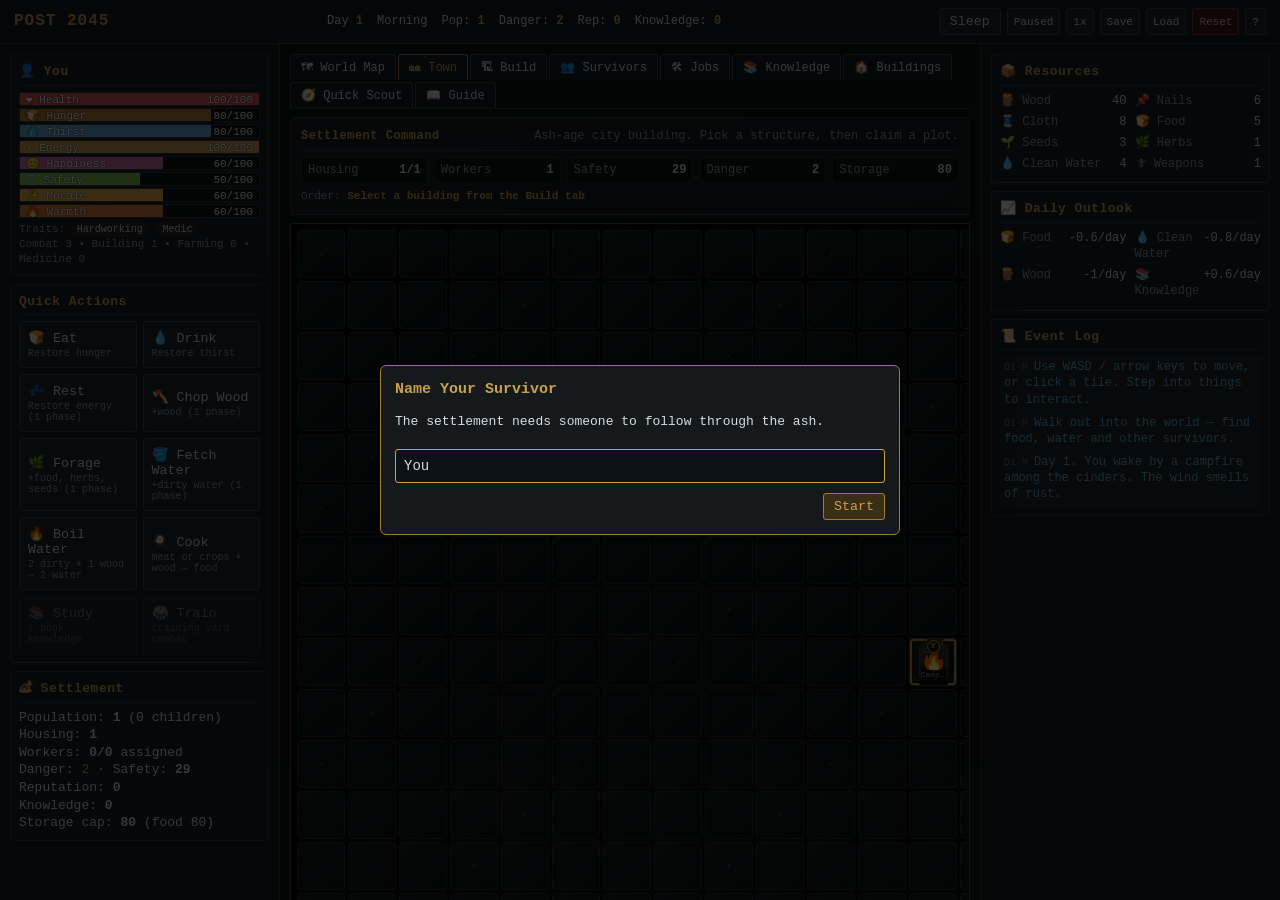
==== commit 0775e157: "Fix: game name" ====
--- a/index.html
+++ b/index.html
@@ -3,8 +3,16 @@
 <head>
 <meta charset="utf-8" />
 <meta name="viewport" content="width=device-width,initial-scale=1" />
-<title>Post 2045 — Post-Apocalyptic Strategy</title>
+<title>Post 2045</title>
+<link rel="icon" href="data:image/svg+xml,%3Csvg xmlns='http://www.w3.org/2000/svg' viewBox='0 0 64 64'%3E%3Crect width='64' height='64' rx='12' fill='%23120f0b'/%3E%3Cpath d='M20 51h24' stroke='%23856a46' stroke-width='5' stroke-linecap='round'/%3E%3Cpath d='M24 48l16-11M40 48L24 37' stroke='%23856a46' stroke-width='5' stroke-linecap='round'/%3E%3Cpath d='M32 43c-9-6-3-14 1-19 1 6 8 8 8 15 0 6-4 10-9 10z' fill='%23ff9f1c'/%3E%3Cpath d='M30 46c-5-4-1-9 2-13 1 4 5 5 5 10 0 4-3 7-7 7z' fill='%23ffd166'/%3E%3C/svg%3E" />
 <link rel="stylesheet" href="css/styles.css" />
+<script>
+document.title = "Post 2045";
+window.addEventListener("DOMContentLoaded", function(){
+  var title = document.querySelector("header h1");
+  if (title) title.textContent = "POST 2045";
+});
+</script>
 </head>
 <body>
 <div id="app">
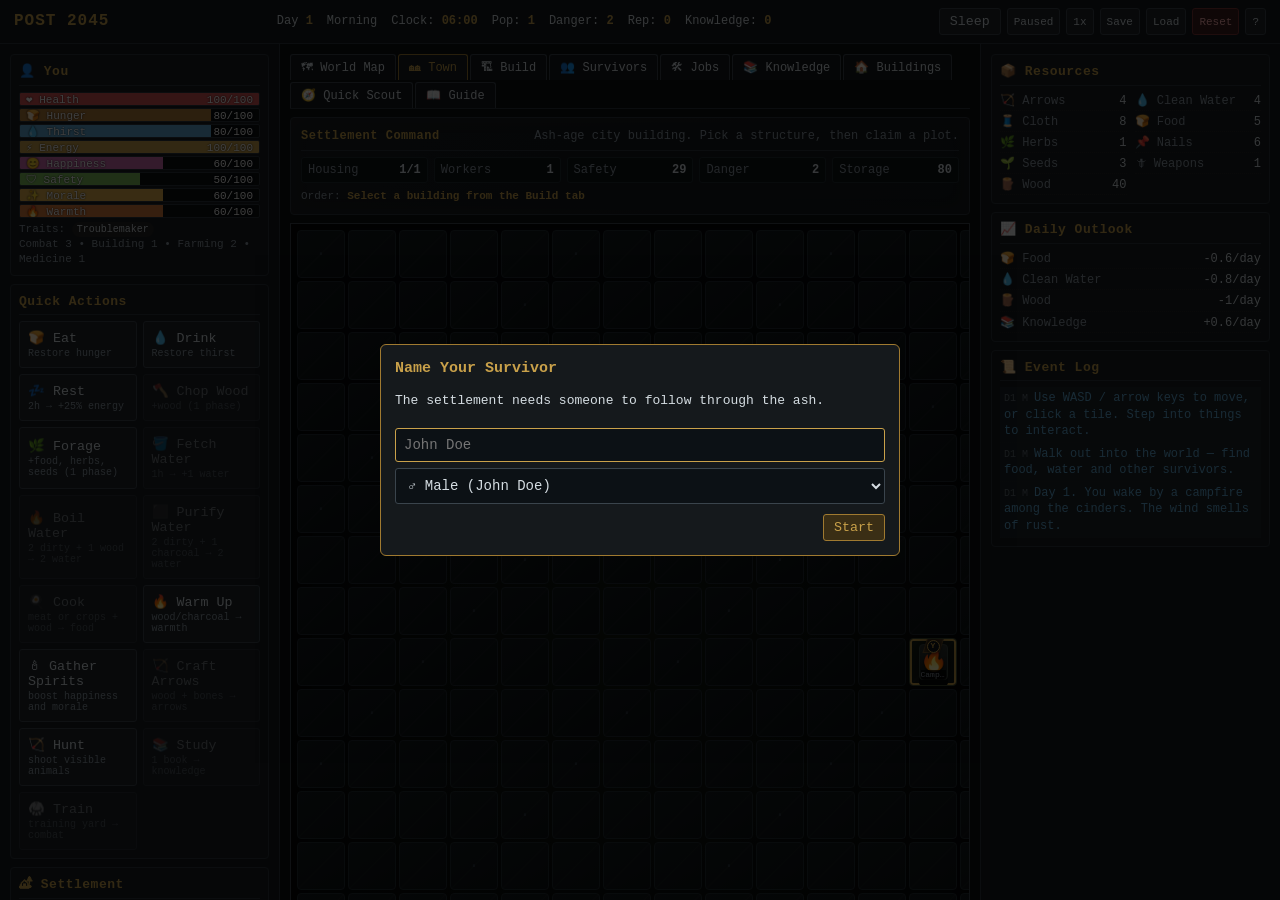
==== commit c269f1f6: "add: jobs and resources" ====
--- a/index.html
+++ b/index.html
@@ -21,13 +21,14 @@
     <div class="topstats">
       <span>Day <b id="hud-day">1</b></span>
       <span id="hud-phase">Morning</span>
+      <span>Clock: <b id="hud-clock">06:00</b></span>
       <span>Pop: <b id="hud-pop">1</b></span>
       <span>Danger: <b id="hud-danger">0</b></span>
       <span>Rep: <b id="hud-rep">0</b></span>
       <span>Knowledge: <b id="hud-know">0</b></span>
     </div>
     <div class="ctrls">
-      <button id="btn-rest" title="Sleep until next morning">Sleep</button>
+      <button id="btn-rest" title="Sleep 8 hours and recover full energy">Sleep</button>
       <button id="btn-rt" class="small" title="Toggle real-time ticking">Paused</button>
       <button id="btn-speed" class="small" title="Change real-time speed">1x</button>
       <button id="btn-save" class="small">Save</button>
--- a/css/styles.css
+++ b/css/styles.css
@@ -67,6 +67,7 @@
 
   /* Resources list */
   .reslist{display:grid;grid-template-columns:1fr 1fr;gap:2px 8px;font-size:12px}
+  .reslist.outlook-list{grid-template-columns:1fr}
   .reslist .ri{display:flex;justify-content:space-between;border-bottom:1px dotted #222;padding:1px 0}
   .reslist .ri .nm{color:var(--muted)}
   .reslist .ri .vl{color:var(--text)}
@@ -145,6 +146,8 @@
   .map-controls .legend{color:var(--muted)}
   .followers-strip{display:flex;gap:4px;flex-wrap:wrap;align-items:center;font-size:11px;background:var(--card);padding:6px;border:1px solid var(--line);border-radius:4px}
   .followers-strip .ftag{background:#2d2418;color:var(--accent);padding:2px 6px;border-radius:8px;border:1px solid var(--accent2)}
+  .map-stage{position:relative;width:max-content;margin:0 auto}
+  .map-phase-badge{position:absolute;top:6px;right:6px;z-index:5;background:rgba(10,13,16,.82);border:1px solid var(--accent2);border-radius:12px;color:var(--accent);padding:3px 8px;font-size:11px;font-weight:bold;text-shadow:0 1px 2px #000;box-shadow:0 2px 8px rgba(0,0,0,.45);pointer-events:none}
   .map-grid{display:grid;background:#000;border:1px solid var(--line2);gap:0;user-select:none;width:max-content;margin:0 auto}
   .tile{width:24px;height:24px;display:flex;align-items:center;justify-content:center;font-size:13px;cursor:pointer;position:relative;font-family:Consolas,monospace;line-height:1;overflow:hidden}
   .tile.unseen{background:#04060a!important}
@@ -165,7 +168,9 @@
   .tile:hover{outline:1px solid var(--accent);z-index:1}
   .mini{display:grid;gap:0;background:#000;border:1px solid var(--line);padding:1px}
   .mt{width:3px;height:3px}
-  .biome-key{display:flex;gap:6px;flex-wrap:wrap;font-size:10px;color:var(--muted)}
+  .biome-key{font-size:10px;color:var(--muted)}
+  .biome-key summary{cursor:pointer;width:max-content;color:var(--accent);padding:2px 6px;border:1px solid var(--line);border-radius:3px;background:var(--card)}
+  .biome-key div{display:flex;gap:6px;flex-wrap:wrap;margin-top:4px}
   .biome-key span{display:inline-flex;align-items:center;gap:2px}
   .biome-key i{display:inline-block;width:10px;height:10px;border-radius:2px}
   .dialog-options{display:flex;flex-direction:column;gap:6px;margin-top:8px}
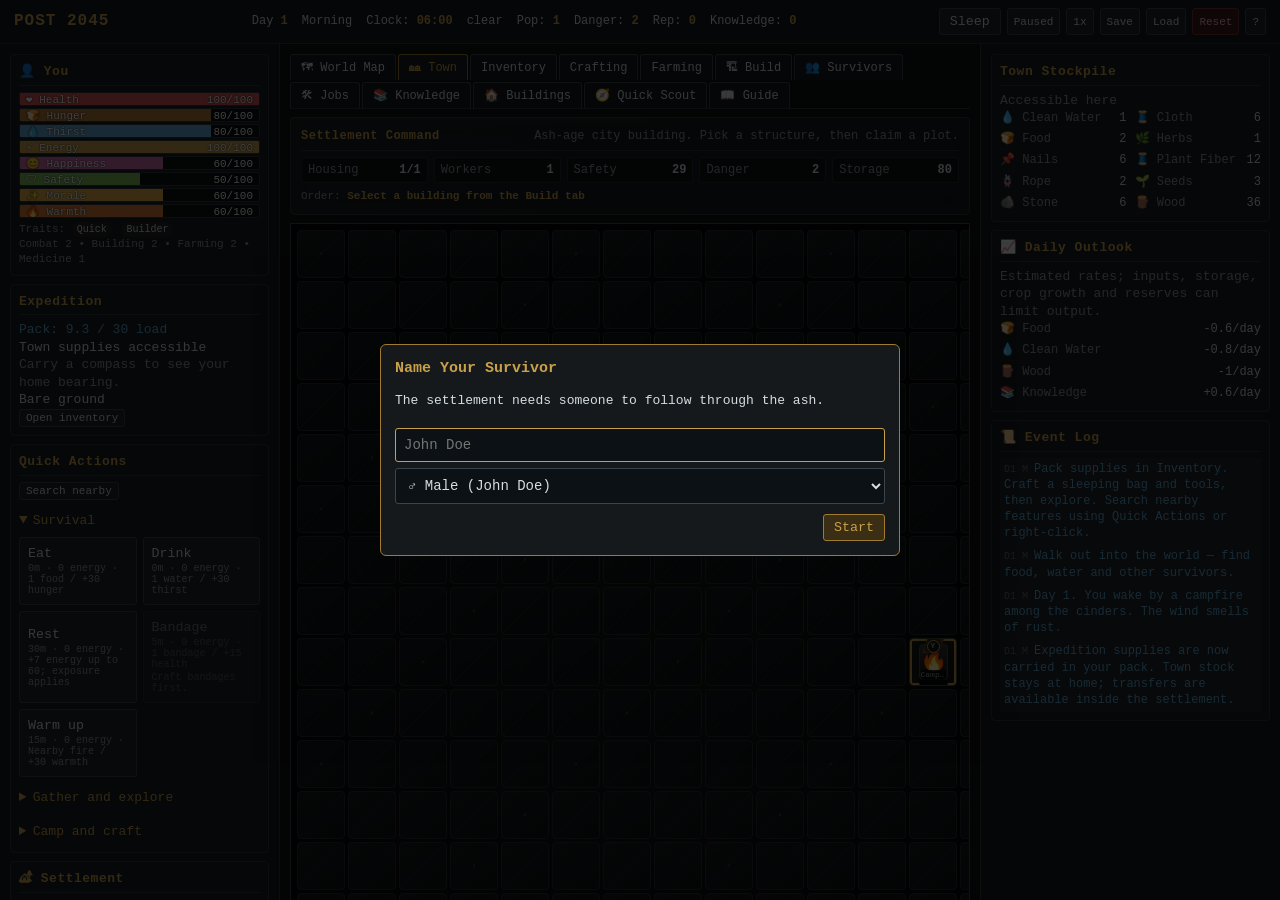
==== commit 6358d240: "Improve game" ====
--- a/index.html
+++ b/index.html
@@ -22,13 +22,14 @@
       <span>Day <b id="hud-day">1</b></span>
       <span id="hud-phase">Morning</span>
       <span>Clock: <b id="hud-clock">06:00</b></span>
+      <span id="hud-weather">clear</span>
       <span>Pop: <b id="hud-pop">1</b></span>
       <span>Danger: <b id="hud-danger">0</b></span>
       <span>Rep: <b id="hud-rep">0</b></span>
       <span>Knowledge: <b id="hud-know">0</b></span>
     </div>
     <div class="ctrls">
-      <button id="btn-rest" title="Sleep 8 hours and recover full energy">Sleep</button>
+      <button id="btn-rest" title="Inspect shelter, exposure and sleep duration">Sleep</button>
       <button id="btn-rt" class="small" title="Toggle real-time ticking">Paused</button>
       <button id="btn-speed" class="small" title="Change real-time speed">1x</button>
       <button id="btn-save" class="small">Save</button>
--- a/css/styles.css
+++ b/css/styles.css
@@ -131,6 +131,14 @@
   .actgrp{display:grid;grid-template-columns:1fr 1fr;gap:6px}
   .actgrp button{text-align:left;padding:8px}
   .actgrp button .sub{display:block;font-size:10px;color:var(--muted);margin-top:2px}
+  .quick-group{margin-top:8px}
+  .quick-group summary{color:var(--accent);cursor:pointer;padding:4px 0}
+  .quick-group .actgrp{margin-top:4px}
+  .inventory-row{display:flex;justify-content:space-between;gap:8px;align-items:center;flex-wrap:wrap;padding:7px 0;border-bottom:1px solid var(--line)}
+  .inventory-row .row{gap:4px}
+  .quantity{width:70px;background:var(--bg);border:1px solid var(--line2);color:var(--text);font:inherit;padding:4px;margin:4px}
+  .map-marker{position:absolute;top:0;right:1px;font-size:10px;font-weight:bold;background:var(--bg);color:var(--accent);z-index:4}
+  .modal .actions{flex-wrap:wrap}
 
   /* Misc */
   .danger-level{padding:2px 6px;border-radius:3px;font-size:11px;background:#2a1a1a;color:#ff9b9b;display:inline-block}
@@ -220,10 +228,22 @@
   .build-preview{position:absolute;left:8px;top:10px;transform:scale(.9);transform-origin:top left}
 
   @media(max-width:1100px){
-    main{grid-template-columns:1fr;grid-template-rows:auto auto auto;overflow:auto;height:auto}
-    .panel{max-height:50vh;border-right:none;border-bottom:1px solid var(--line)}
+    #app{height:auto;min-height:100vh;display:block}
+    header{flex-wrap:wrap;gap:8px}
+    header h1{white-space:nowrap}
+    header .topstats{flex:1 1 100%;order:3;gap:8px;justify-content:flex-start}
+    header .ctrls{flex-wrap:wrap;margin-left:auto}
+    main{display:block;overflow:visible;height:auto}
+    .panel{max-height:440px;border-right:none;border-bottom:1px solid var(--line)}
     .panel.right{border-left:none}
+    .center{min-height:400px;overflow-x:auto}
     .strategy-stats{grid-template-columns:1fr 1fr}
+  }
+  @media(max-width:520px){
+    .center .grid2{grid-template-columns:1fr}
+    header{padding:8px}
+    header .ctrls{gap:3px}
+    header .ctrls button{padding:3px 5px}
   }
 
   /* Thinking hint bubble */
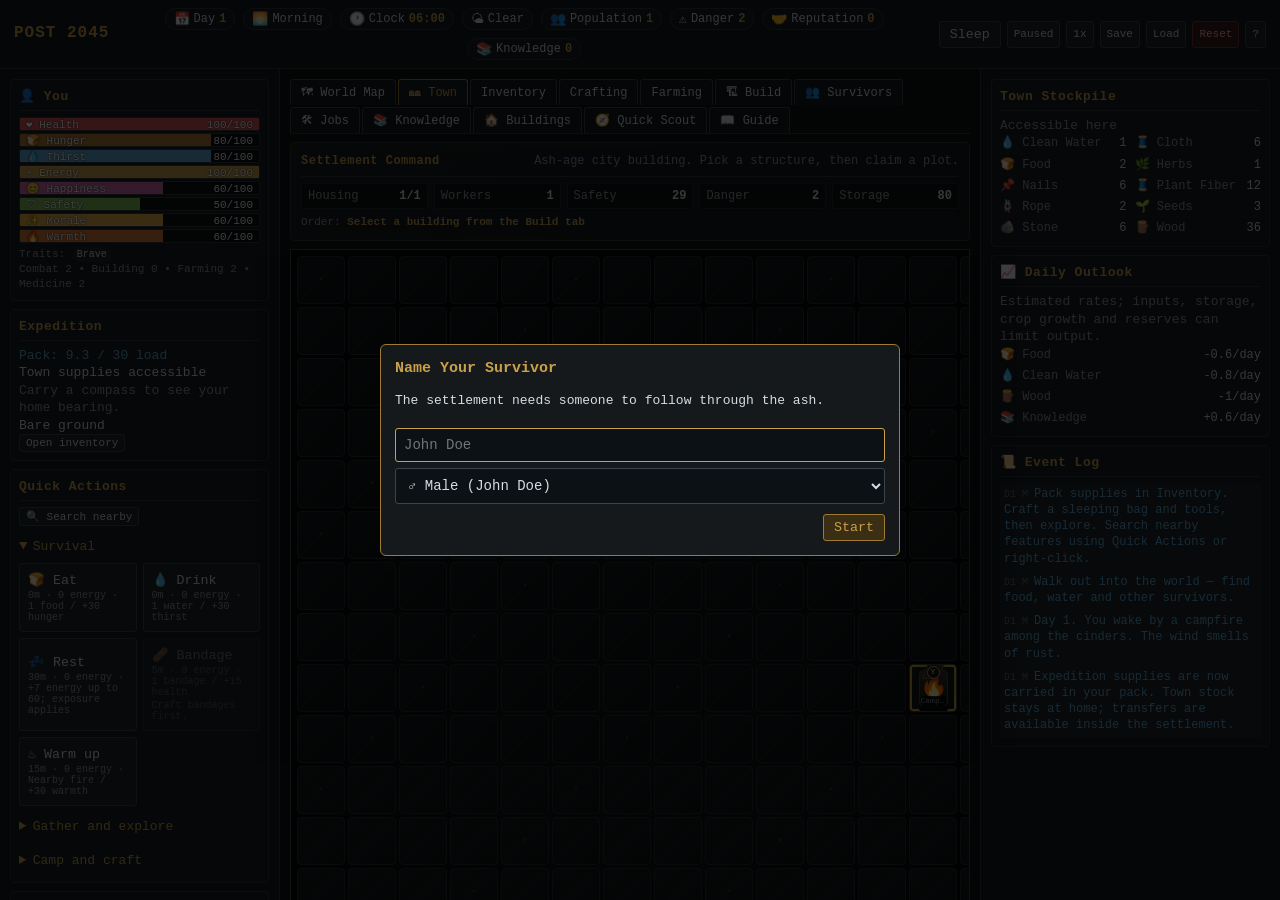
==== commit cf16730a: "Improve UI, farming, and documentation Adds the game action pricing and visual map reference docs, i" ====
--- a/index.html
+++ b/index.html
@@ -19,14 +19,14 @@
   <header>
     <h1>POST 2045</h1>
     <div class="topstats">
-      <span>Day <b id="hud-day">1</b></span>
-      <span id="hud-phase">Morning</span>
-      <span>Clock: <b id="hud-clock">06:00</b></span>
-      <span id="hud-weather">clear</span>
-      <span>Pop: <b id="hud-pop">1</b></span>
-      <span>Danger: <b id="hud-danger">0</b></span>
-      <span>Rep: <b id="hud-rep">0</b></span>
-      <span>Knowledge: <b id="hud-know">0</b></span>
+      <span class="stat" title="In-game day"><span class="ico">📅</span>Day <b id="hud-day">1</b></span>
+      <span class="stat" title="Time of day (4 phases per day)"><span class="ico" id="hud-phase-ico">🌅</span><span id="hud-phase">Morning</span></span>
+      <span class="stat" title="In-game clock"><span class="ico">🕐</span>Clock <b id="hud-clock">06:00</b></span>
+      <span class="stat" title="Weather"><span class="ico" id="hud-weather-ico">🌤</span><span id="hud-weather">clear</span></span>
+      <span class="stat" title="Population — survivors in the settlement"><span class="ico">👥</span>Population <b id="hud-pop">1</b></span>
+      <span class="stat" title="Danger — rises with growth, cut by walls & guards; drives raids"><span class="ico">⚠️</span>Danger <b id="hud-danger">0</b></span>
+      <span class="stat" title="Reputation — helps attract traders and survivors"><span class="ico">🤝</span>Reputation <b id="hud-rep">0</b></span>
+      <span class="stat" title="Knowledge — research currency"><span class="ico">📚</span>Knowledge <b id="hud-know">0</b></span>
     </div>
     <div class="ctrls">
       <button id="btn-rest" title="Inspect shelter, exposure and sleep duration">Sleep</button>
--- a/css/styles.css
+++ b/css/styles.css
@@ -37,8 +37,13 @@
   #app{display:grid;grid-template-rows:auto 1fr;height:100vh}
   header{display:flex;align-items:center;gap:12px;padding:8px 14px;background:var(--bg2);border-bottom:1px solid var(--line)}
   header h1{font-size:16px;margin:0;color:var(--accent);letter-spacing:1px}
-  header .topstats{display:flex;gap:14px;flex-wrap:wrap;flex:1;justify-content:center;font-size:12px}
+  header .topstats{display:flex;gap:8px;flex-wrap:wrap;flex:1;justify-content:center;font-size:12px}
+  header .topstats .stat{display:inline-flex;align-items:center;gap:4px;padding:2px 8px;border-radius:12px;background:var(--card);border:1px solid var(--line);white-space:nowrap}
+  header .topstats .stat .ico{font-size:13px;line-height:1}
   header .topstats span b{color:var(--accent)}
+  header .topstats .stat b.good{color:var(--good)}
+  header .topstats .stat b.warn{color:var(--warn)}
+  header .topstats .stat b.bad{color:var(--bad)}
   header .ctrls{display:flex;gap:6px}
 
   main{display:grid;grid-template-columns:280px 1fr 300px;overflow:hidden}
@@ -109,6 +114,15 @@
   .modal{background:var(--bg2);border:1px solid var(--accent2);border-radius:6px;padding:14px;max-width:520px;width:90%;max-height:80vh;overflow-y:auto}
   .modal h2{margin:0 0 8px 0;color:var(--accent);font-size:15px}
   .modal .actions{display:flex;gap:8px;justify-content:flex-end;margin-top:10px}
+
+  /* Right-click context menu */
+  .ctx-menu{position:fixed;z-index:1100;min-width:180px;max-width:300px;max-height:70vh;overflow-y:auto;background:var(--bg2);border:1px solid var(--accent2);border-radius:5px;box-shadow:0 6px 20px rgba(0,0,0,.6);padding:7px 8px;font-size:12px}
+  .ctx-menu h4{margin:0 0 4px 0;color:var(--accent);font-size:12px;letter-spacing:.3px;border-bottom:1px solid var(--line);padding-bottom:4px}
+  .ctx-menu .ctx-info{color:var(--muted);font-size:11px;line-height:1.5;margin-bottom:6px}
+  .ctx-menu .ctx-info b{color:var(--text)}
+  .ctx-menu .ctx-actions{display:flex;flex-direction:column;gap:3px}
+  .ctx-menu .ctx-actions button{width:100%;text-align:left;display:flex;justify-content:space-between;align-items:center;gap:8px;padding:5px 8px;font-size:12px}
+  .ctx-menu .ctx-actions button .sub{color:var(--dim);font-size:10px}
   /* Sage chat modal */
   .sage-modal{max-width:640px}
   .sage-history{background:#0c1115;border:1px solid var(--line);border-radius:3px;padding:8px;height:300px;overflow-y:auto;font-size:12px;display:flex;flex-direction:column;gap:6px}
@@ -270,3 +284,25 @@
   .guide-toc{display:flex;flex-wrap:wrap;gap:4px;margin-bottom:10px}
   .guide-toc a{background:var(--bg3);border:1px solid var(--line);padding:3px 8px;border-radius:3px;font-size:11px;text-decoration:none;color:var(--muted)}
   .guide-toc a:hover{color:var(--accent);border-color:var(--accent2)}
+
+  /* Guide search */
+  .guide-search-card h3{margin:0 0 6px 0;font-size:13px;color:var(--accent);letter-spacing:.5px;border-bottom:1px solid var(--line);padding-bottom:4px}
+  .guide-search input{width:100%;padding:8px 10px;font-family:inherit;font-size:13px;background:var(--bg3);border:1px solid var(--line2);border-radius:4px;color:var(--text)}
+  .guide-search input::placeholder{color:var(--dim)}
+  .guide-search input:focus{outline:none;border-color:var(--accent)}
+  .search-empty{color:var(--muted);font-size:12px;padding:8px 2px;line-height:1.5}
+  .search-summary{font-size:11px;color:var(--muted);margin:8px 0 2px}
+  .search-cat{font-size:11px;color:var(--accent);text-transform:uppercase;letter-spacing:.5px;margin:10px 0 4px;border-bottom:1px solid var(--line);padding-bottom:2px}
+  .search-result{display:flex;gap:8px;padding:5px 7px;border:1px solid var(--line);border-radius:4px;margin-bottom:4px;background:var(--bg2)}
+  .search-result .sr-icon{font-size:16px;flex:0 0 22px;text-align:center;line-height:1.3}
+  .search-result .sr-body{flex:1;min-width:0}
+  .search-result .sr-name{font-weight:bold;color:var(--text);font-size:12px}
+  .search-result .sr-detail{font-size:11px;color:var(--muted);line-height:1.45;margin-top:2px;word-wrap:break-word}
+
+  /* Guide pricing tables */
+  .price-cat{color:var(--info);font-size:12px;margin:10px 0 2px}
+  .price-wrap{overflow-x:auto;margin:4px 0}
+  .price-table{width:100%;border-collapse:collapse;font-size:11px}
+  .price-table th,.price-table td{text-align:left;padding:3px 7px;border-bottom:1px solid var(--line);vertical-align:top}
+  .price-table th{color:var(--muted);font-weight:normal;white-space:nowrap}
+  .price-table td:nth-child(2){white-space:nowrap}
